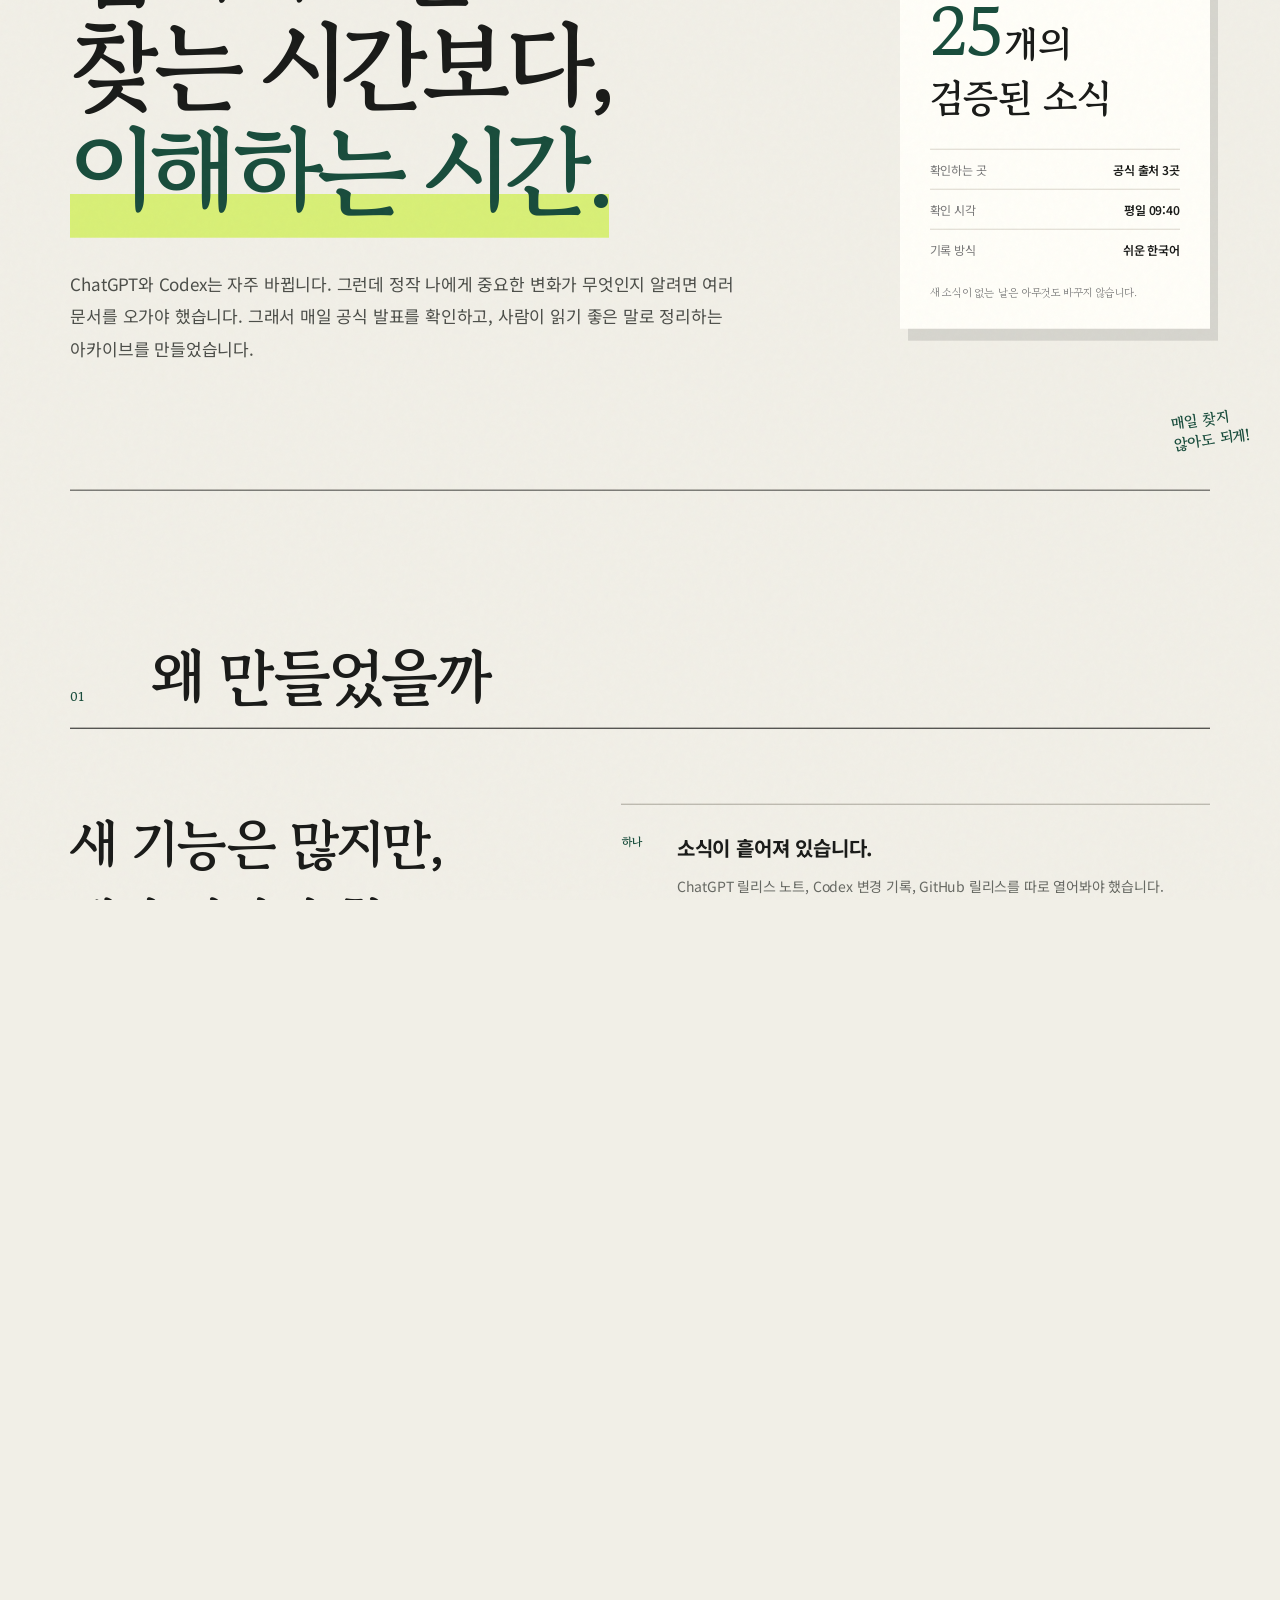
==== about.html @ 42f8094e "Refine about story and repair date filters" ====
<!doctype html>
<html lang="ko">
<head>
  <meta charset="utf-8" />
  <meta name="viewport" content="width=device-width, initial-scale=1" />
  <meta name="description" content="ChatGPT와 Codex의 새 소식을 확인하고, 쉬운 한국어로 기록하는 업데이트 아카이브의 제작 이야기" />
  <meta name="theme-color" content="#f1efe7" />
  <title>이 아카이브를 만든 이유 — Release Archive</title>
  <link rel="stylesheet" href="about.css?v=20260902b" />
</head>
<body>
  <div id="smooth-wrapper"><div id="smooth-content">
  <a class="skip" href="#main">본문으로 바로가기</a>
  <header class="topbar">
    <a class="wordmark" href="index.html"><span>●</span> Release Archive</a>
    <nav aria-label="소개 페이지 목차">
      <a href="#why">만든 이유</a><a href="#how">확인 과정</a><a href="#sources">출처</a>
    </nav>
    <a class="back" href="index.html">업데이트 보기 <span>↗</span></a>
  </header>

  <main id="main">
    <section class="intro" aria-labelledby="title">
      <div class="intro-copy reveal">
        <p class="eyebrow">개인 프로젝트 · 2026년부터</p>
        <h1 id="title">업데이트를<br />찾는 시간보다,<br /><em>이해하는 시간.</em></h1>
        <p class="intro-text">ChatGPT와 Codex는 자주 바뀝니다. 그런데 정작 나에게 중요한 변화가 무엇인지 알려면 여러 문서를 오가야 했습니다. 그래서 매일 공식 발표를 확인하고, 사람이 읽기 좋은 말로 정리하는 아카이브를 만들었습니다.</p>
      </div>
      <aside class="intro-note reveal" aria-label="아카이브 현황">
        <div class="pin" aria-hidden="true"></div>
        <p>오늘의 기록</p>
        <strong><span data-count>25</span>개의<br />검증된 소식</strong>
        <dl><div><dt>확인하는 곳</dt><dd>공식 출처 3곳</dd></div><div><dt>확인 시각</dt><dd>평일 09:40</dd></div><div><dt>기록 방식</dt><dd>쉬운 한국어</dd></div></dl>
        <small>새 소식이 없는 날은 아무것도 바꾸지 않습니다.</small>
      </aside>
      <div class="scribble" aria-hidden="true">매일 찾지<br />않아도 되게!</div>
    </section>

    <section class="chapter" id="why" data-section="만든 이유">
      <header class="chapter-title reveal"><span>01</span><h2>왜 만들었을까</h2></header>
      <div class="why-grid">
        <p class="lead reveal">새 기능은 많지만,<br />내가 알아야 할 변화는<br /><mark>생각보다 적습니다.</mark></p>
        <div class="reasons">
          <article class="reveal"><span>하나</span><h3>소식이 흩어져 있습니다.</h3><p>ChatGPT 릴리스 노트, Codex 변경 기록, GitHub 릴리스를 따로 열어봐야 했습니다.</p></article>
          <article class="reveal"><span>둘</span><h3>설명이 너무 기술적입니다.</h3><p>정확한 원문을 읽고도 내 작업이 어떻게 달라지는지 바로 알기 어려웠습니다.</p></article>
          <article class="reveal"><span>셋</span><h3>읽고 나면 흐름이 사라집니다.</h3><p>지난 변화를 날짜순으로 다시 보고 싶을 때, 한눈에 이어지는 기록이 없었습니다.</p></article>
        </div>
      </div>
    </section>

    <section class="people reveal" aria-labelledby="guides-title">
      <div class="people-copy"><p class="eyebrow">아카이브의 두 안내자</p><h2 id="guides-title">긴 목록에서도<br />누구의 소식인지<br />먼저 보이도록.</h2><p>두 캐릭터는 공식 마스코트가 아닙니다. 제품을 빠르게 구분하기 위해 이 아카이브에서 만든 시각적 표지입니다.</p></div>
      <div class="portraits">
        <figure class="portrait chatgpt"><div><img src="images/chatgpt-character.png" alt="ChatGPT 소식을 안내하는 민트색 캐릭터" /></div><figcaption><b>ChatGPT</b><span>대화와 일상의 변화</span></figcaption></figure>
        <figure class="portrait codex"><div><img src="images/codex-character.png" alt="Codex 소식을 안내하는 보라색 캐릭터" /></div><figcaption><b>Codex</b><span>코드와 작업 방식의 변화</span></figcaption></figure>
      </div>
    </section>

    <section class="chapter process" id="how" data-section="확인 과정">
      <header class="chapter-title reveal"><span>02</span><h2>어떻게 확인할까</h2><p>버튼을 눌러 하루의 기록 과정을 살펴보세요.</p></header>
      <div class="process-board reveal">
        <ol class="process-tabs" aria-label="업데이트 확인 단계">
          <li><button class="active" data-step="0" aria-pressed="true"><span>1</span>시간이 되면</button></li>
          <li><button data-step="1" aria-pressed="false"><span>2</span>원문을 보고</button></li>
          <li><button data-step="2" aria-pressed="false"><span>3</span>쉽게 풀고</button></li>
          <li><button data-step="3" aria-pressed="false"><span>4</span>웹에 남깁니다</button></li>
        </ol>
        <div class="process-detail" aria-live="polite">
          <p><span data-step-label>평일 오전 9시 40분</span><i data-step-number>01</i></p>
          <h3 data-step-title>확인 작업을 시작합니다.</h3>
          <p data-step-copy>컴퓨터가 켜져 있으면 예약된 작업이 실행됩니다. 주말 동안 나온 소식은 월요일에 함께 확인합니다.</p>
          <div class="process-line"><span></span></div>
          <small data-step-note>예약 실행 · KST</small>
        </div>
      </div>
    </section>

    <section class="chapter sources" id="sources" data-section="출처">
      <header class="chapter-title reveal"><span>03</span><h2>무엇을 믿을까</h2><p>빠른 소문보다 확인 가능한 원문을 우선합니다.</p></header>
      <div class="source-list reveal">
        <details><summary><span>01</span><strong>ChatGPT 공식 릴리스 노트</strong><i>열기</i></summary><div><p>ChatGPT 앱과 웹에서 바뀐 기능, 제공 범위, 출시 시점을 확인합니다.</p><a href="https://help.openai.com/en/articles/6825453-chatgpt-release-notes" target="_blank" rel="noreferrer">공식 문서 보기 ↗</a></div></details>
        <details><summary><span>02</span><strong>Codex 공식 변경 기록</strong><i>열기</i></summary><div><p>Codex 앱과 CLI의 기능 추가, 개선 사항, 모델 관련 변화를 확인합니다.</p><a href="https://developers.openai.com/codex/changelog" target="_blank" rel="noreferrer">공식 문서 보기 ↗</a></div></details>
        <details><summary><span>03</span><strong>OpenAI Codex GitHub 릴리스</strong><i>열기</i></summary><div><p>Codex CLI 버전별 배포일과 실제 변경 내역을 원문으로 대조합니다.</p><a href="https://github.com/openai/codex/releases" target="_blank" rel="noreferrer">공식 저장소 보기 ↗</a></div></details>
      </div>
    </section>

    <section class="rules reveal" aria-labelledby="rules-title">
      <div><p class="eyebrow">기록 원칙</p><h2 id="rules-title">자동으로 확인해도,<br />판단은 꼼꼼하게.</h2></div>
      <ol><li><span>1</span><p><b>공식 출처만 봅니다.</b> 날짜와 내용을 서로 대조합니다.</p></li><li><span>2</span><p><b>중복은 만들지 않습니다.</b> 같은 발표는 하나의 기록으로 합칩니다.</p></li><li><span>3</span><p><b>사람의 말로 씁니다.</b> 무엇이 달라지는지부터 설명합니다.</p></li></ol>
    </section>

    <section class="closing reveal">
      <p>결국 이 아카이브가 돌려주는 것은</p>
      <h2>정보가 아니라,<br /><em>찾아 헤매던 시간</em>입니다.</h2>
      <a href="index.html">최신 업데이트 읽으러 가기 <span>→</span></a>
    </section>
  </main>
  <footer><span>Release Archive</span><p>ChatGPT & Codex updates, translated for people.</p><a href="#main">맨 위로 ↑</a></footer>
  </div></div>
  <script src="vendor/gsap/gsap.min.js"></script>
  <script src="vendor/gsap/ScrollTrigger.min.js"></script>
  <script src="vendor/gsap/ScrollSmoother.min.js"></script>
  <script src="about.js?v=20260902b"></script>
</body>
</html>
---- about.css ----
@import url('https://fonts.googleapis.com/css2?family=Gowun+Batang:wght@400;700&family=Noto+Sans+KR:wght@400;500;600;700&display=swap');
:root{--paper:#f1efe7;--ink:#191a18;--soft:#dcd8cc;--green:#184c3b;--lime:#d8ef76;--violet:#6b55d9;--sans:'Noto Sans KR',sans-serif;--serif:'Gowun Batang',serif;--gutter:clamp(22px,5.5vw,88px)}
*{box-sizing:border-box}html{scroll-behavior:smooth}body{margin:0;background:var(--paper);color:var(--ink);font-family:var(--sans);font-kerning:normal;letter-spacing:-.012em;word-break:keep-all}body:before{content:'';position:fixed;inset:0;pointer-events:none;opacity:.25;z-index:10;background-image:url("data:image/svg+xml,%3Csvg viewBox='0 0 180 180' xmlns='http://www.w3.org/2000/svg'%3E%3Cfilter id='n'%3E%3CfeTurbulence type='fractalNoise' baseFrequency='.8' numOctaves='4' stitchTiles='stitch'/%3E%3C/filter%3E%3Crect width='100%25' height='100%25' filter='url(%23n)' opacity='.11'/%3E%3C/svg%3E")}#smooth-wrapper{overflow:hidden}#smooth-content{overflow:visible}a{color:inherit;text-decoration:none}.skip{position:fixed;top:-80px;left:20px;background:var(--ink);color:#fff;padding:12px 16px;z-index:99}.skip:focus{top:12px}.topbar{height:72px;padding:0 var(--gutter);display:grid;grid-template-columns:1fr auto 1fr;align-items:center;border-bottom:1px solid var(--ink);position:relative;z-index:20;background:rgba(241,239,231,.93);backdrop-filter:blur(12px)}.wordmark{font-weight:700;font-size:14px}.wordmark span{color:var(--green);margin-right:8px}.topbar nav{display:flex;gap:32px;font-size:12px}.topbar nav a{position:relative}.topbar nav a:after{content:'';position:absolute;left:0;right:100%;bottom:-7px;height:2px;background:var(--green);transition:.25s}.topbar nav a.active:after,.topbar nav a:hover:after{right:0}.back{justify-self:end;font-size:13px;font-weight:600}.back span{margin-left:8px}
.intro{min-height:calc(100svh - 72px);padding:clamp(80px,11vw,150px) var(--gutter) 70px;display:grid;grid-template-columns:minmax(0,1fr) 310px;gap:9vw;align-items:center;position:relative;overflow:hidden}.intro:after{content:'';position:absolute;left:var(--gutter);right:var(--gutter);bottom:0;border-bottom:1px solid var(--ink)}.eyebrow{font-size:12px;font-weight:600;letter-spacing:.02em;margin:0 0 28px}.intro h1{font-family:var(--serif);font-size:clamp(54px,7.6vw,116px);line-height:1.08;letter-spacing:-.07em;margin:0}.intro h1 em{font-style:normal;color:var(--green);background:linear-gradient(transparent 69%,var(--lime) 69%)}.intro-text{max-width:690px;font-size:17px;line-height:1.9;margin:48px 0 0;color:#4b4d48}.intro-note{background:#fffef8;padding:36px 30px 28px;transform:rotate(2deg);box-shadow:8px 12px 0 rgba(25,26,24,.12);position:relative}.pin{position:absolute;width:13px;height:13px;border-radius:50%;background:var(--green);top:17px;left:50%;box-shadow:1px 3px 5px #777}.intro-note>p{font:700 12px var(--serif);border-bottom:1px solid var(--soft);padding-bottom:12px;margin:0}.intro-note>strong{display:block;font:700 38px/1.25 var(--serif);margin:28px 0}.intro-note>strong span{font-size:67px;color:var(--green)}.intro-note dl{margin:0}.intro-note dl div{display:flex;justify-content:space-between;border-top:1px solid var(--soft);padding:11px 0;font-size:12px}.intro-note dt{color:#777}.intro-note dd{margin:0;font-weight:600}.intro-note small{display:block;font:400 11px/1.6 var(--serif);margin-top:15px;color:#777}.scribble{position:absolute;right:2.5vw;bottom:5%;font:700 15px/1.4 var(--serif);color:var(--green);transform:rotate(-8deg)}
.chapter{padding:clamp(95px,12vw,180px) var(--gutter)}.chapter-title{display:grid;grid-template-columns:80px 1fr auto;align-items:end;border-bottom:1px solid var(--ink);padding-bottom:22px;margin-bottom:75px}.chapter-title span{font:700 13px var(--serif);color:var(--green)}.chapter-title h2{font:700 clamp(35px,4.8vw,68px)/1 var(--serif);letter-spacing:-.05em;margin:0}.chapter-title p{max-width:300px;margin:0;font-size:13px;color:#696a65}.why-grid{display:grid;grid-template-columns:.85fr 1.15fr;gap:9vw}.lead{font:700 clamp(31px,4.2vw,56px)/1.45 var(--serif);margin:0;letter-spacing:-.04em}.lead mark{background:var(--lime);padding:0 .12em}.reasons article{display:grid;grid-template-columns:56px 1fr;border-top:1px solid #aaa69b;padding:28px 0}.reasons article:last-child{border-bottom:1px solid #aaa69b}.reasons article>span{font:700 12px var(--serif);color:var(--green)}.reasons h3{font-size:20px;margin:0 0 12px}.reasons p{grid-column:2;font-size:14px;line-height:1.8;color:#666862;margin:0;max-width:530px}
.people{margin:0 var(--gutter);background:var(--green);color:#f5f2e9;padding:clamp(55px,7vw,105px);display:grid;grid-template-columns:.65fr 1.35fr;gap:7vw;align-items:center}.people-copy h2{font:700 clamp(36px,4.5vw,66px)/1.2 var(--serif);letter-spacing:-.05em;margin:0 0 35px}.people-copy>p:last-child{font-size:14px;line-height:1.85;color:#c7d3cc}.portraits{display:grid;grid-template-columns:1fr 1fr;gap:20px}.portrait{margin:0}.portrait>div{height:440px;display:grid;place-items:end center;overflow:hidden}.portrait img{max-height:95%;max-width:105%;object-fit:contain;transform:translateY(10px);transition:transform .45s cubic-bezier(.2,.8,.2,1)}.portrait:hover img{transform:translateY(2px) rotate(-2deg)}.portrait.codex:hover img{transform:translateY(2px) rotate(2deg)}.portrait.chatgpt>div{background:#c7ead8}.portrait.codex>div{background:#d9d3f4}.portrait figcaption{display:flex;justify-content:space-between;align-items:center;padding:14px 2px;border-bottom:1px solid rgba(255,255,255,.35)}.portrait figcaption b{font:700 18px var(--serif)}.portrait figcaption span{font-size:11px;color:#c7d3cc}
.process{background:#e4e0d5}.process-board{display:grid;grid-template-columns:310px 1fr;border:1px solid var(--ink);background:var(--paper)}.process-tabs{list-style:none;margin:0;padding:0;border-right:1px solid var(--ink)}.process-tabs li+li{border-top:1px solid #aaa69b}.process-tabs button{width:100%;min-height:94px;border:0;background:transparent;display:flex;align-items:center;gap:18px;text-align:left;padding:0 22px;cursor:pointer;font-weight:600;color:#575954;transition:.2s}.process-tabs button span{width:27px;height:27px;border:1px solid currentColor;border-radius:50%;display:grid;place-items:center;font:700 11px var(--serif)}.process-tabs button:hover{padding-left:28px}.process-tabs button.active{background:var(--green);color:#fff}.process-detail{min-height:480px;padding:clamp(38px,6vw,90px);display:flex;flex-direction:column}.process-detail>p:first-child{display:flex;justify-content:space-between;margin:0;color:var(--green);font-size:12px;font-weight:700}.process-detail>p:first-child i{font:400 64px/1 var(--serif);color:#b8b4a9}.process-detail h3{font:700 clamp(32px,4.3vw,60px)/1.2 var(--serif);letter-spacing:-.04em;margin:auto 0 25px}.process-detail>p:nth-child(3){font-size:15px;line-height:1.9;color:#5d5f59;max-width:620px;margin:0}.process-line{height:3px;background:#c8c4b9;margin-top:50px}.process-line span{display:block;width:25%;height:100%;background:var(--green);transition:width .45s}.process-detail small{margin-top:12px;color:#757771}
.sources{padding-bottom:80px}.source-list{border-top:1px solid var(--ink)}.source-list details{border-bottom:1px solid var(--ink)}.source-list summary{list-style:none;display:grid;grid-template-columns:80px 1fr auto;align-items:center;min-height:110px;cursor:pointer}.source-list summary::-webkit-details-marker{display:none}.source-list summary>span{font:700 12px var(--serif);color:var(--green)}.source-list summary strong{font:700 clamp(22px,3vw,36px) var(--serif)}.source-list summary i{font-style:normal;font-size:11px;border:1px solid var(--ink);border-radius:50%;width:46px;height:46px;display:grid;place-items:center}.source-list details[open] summary i{background:var(--ink);color:var(--paper)}.source-list details>div{padding:0 60px 35px 80px;display:flex;justify-content:space-between;gap:20px;color:#666862;font-size:14px}.source-list details p{margin:0}.source-list details a{color:var(--green);font-weight:700;white-space:nowrap}
.rules{margin:80px var(--gutter) 0;border-top:1px solid var(--ink);border-bottom:1px solid var(--ink);padding:70px 0;display:grid;grid-template-columns:1fr 1fr;gap:9vw}.rules h2{font:700 clamp(35px,4vw,58px)/1.25 var(--serif);letter-spacing:-.05em;margin:0}.rules ol{list-style:none;margin:0;padding:0}.rules li{display:grid;grid-template-columns:42px 1fr;border-top:1px solid #aaa69b;padding:22px 0}.rules li:last-child{border-bottom:1px solid #aaa69b}.rules li>span{font:700 12px var(--serif);color:var(--green)}.rules li p{margin:0;font-size:14px;line-height:1.75}.rules li b{display:block;font-size:17px;margin-bottom:4px}.closing{padding:clamp(130px,16vw,230px) var(--gutter);text-align:center}.closing>p{font:400 16px var(--serif)}.closing h2{font:700 clamp(43px,6.5vw,94px)/1.22 var(--serif);letter-spacing:-.065em;margin:28px auto 55px}.closing h2 em{font-style:normal;color:var(--green);position:relative}.closing h2 em:after{content:'';position:absolute;left:0;right:0;bottom:-5px;height:9px;background:var(--lime);z-index:-1}.closing a{display:flex;align-items:center;justify-content:space-between;width:min(390px,100%);height:70px;background:var(--ink);color:#fff;margin:auto;padding:0 24px;font-size:14px;font-weight:700;transition:.25s}.closing a:hover{background:var(--green);transform:translateY(-3px)}footer{border-top:1px solid var(--ink);min-height:110px;padding:0 var(--gutter);display:flex;align-items:center;gap:30px;font-size:12px}footer span{font-weight:700}footer p{color:#777}footer a{margin-left:auto}.reveal{opacity:0;transform:translateY(22px);transition:opacity .75s ease,transform .75s cubic-bezier(.2,.7,.2,1)}.reveal.visible{opacity:1;transform:none}
@media(max-width:900px){.topbar nav{display:none}.topbar{grid-template-columns:1fr auto}.intro{grid-template-columns:1fr;padding-top:100px}.intro-note{width:min(360px,90%);margin:30px 0 20px auto}.chapter-title{grid-template-columns:45px 1fr}.chapter-title>p{grid-column:2;margin-top:18px}.why-grid,.people,.rules{grid-template-columns:1fr}.lead{margin-bottom:60px}.people{gap:60px}.process-board{grid-template-columns:1fr}.process-tabs{border:0;border-bottom:1px solid var(--ink);display:grid;grid-template-columns:repeat(2,1fr)}.process-tabs li+li{border-top:0}.process-tabs li:nth-child(even){border-left:1px solid #aaa69b}.process-tabs li:nth-child(n+3){border-top:1px solid #aaa69b}.process-detail{min-height:430px}.rules{gap:60px}}
@media(max-width:600px){.topbar{height:62px}.back{font-size:0}.back span{font-size:18px}.intro{min-height:auto;padding-top:80px}.intro h1{font-size:50px}.intro-text{font-size:15px;margin-top:35px}.scribble{display:none}.intro-note{transform:rotate(1deg)}.chapter{padding-top:95px;padding-bottom:95px}.chapter-title{margin-bottom:50px}.chapter-title h2{font-size:38px}.why-grid{display:block}.lead{font-size:32px}.people{margin:0;padding:70px 22px}.portraits{gap:10px}.portrait>div{height:290px}.portrait figcaption{align-items:flex-start;flex-direction:column;gap:5px}.process-tabs button{min-height:76px;padding:0 12px;gap:9px;font-size:12px}.process-detail{padding:30px 23px;min-height:410px}.process-detail>p:first-child i{font-size:45px}.source-list summary{grid-template-columns:42px 1fr auto;min-height:92px}.source-list summary strong{font-size:19px}.source-list summary i{width:38px;height:38px}.source-list details>div{padding:0 15px 30px 42px;display:block}.source-list details a{display:inline-block;margin-top:18px}.rules{margin-top:20px;padding:55px 0}.closing h2{font-size:43px}footer{align-items:flex-start;flex-direction:column;padding-top:30px;padding-bottom:30px;gap:8px}footer a{margin:5px 0 0}}
@media(prefers-reduced-motion:reduce){html{scroll-behavior:auto}.reveal{opacity:1;transform:none;transition:none}*{animation:none!important;transition-duration:.01ms!important}}
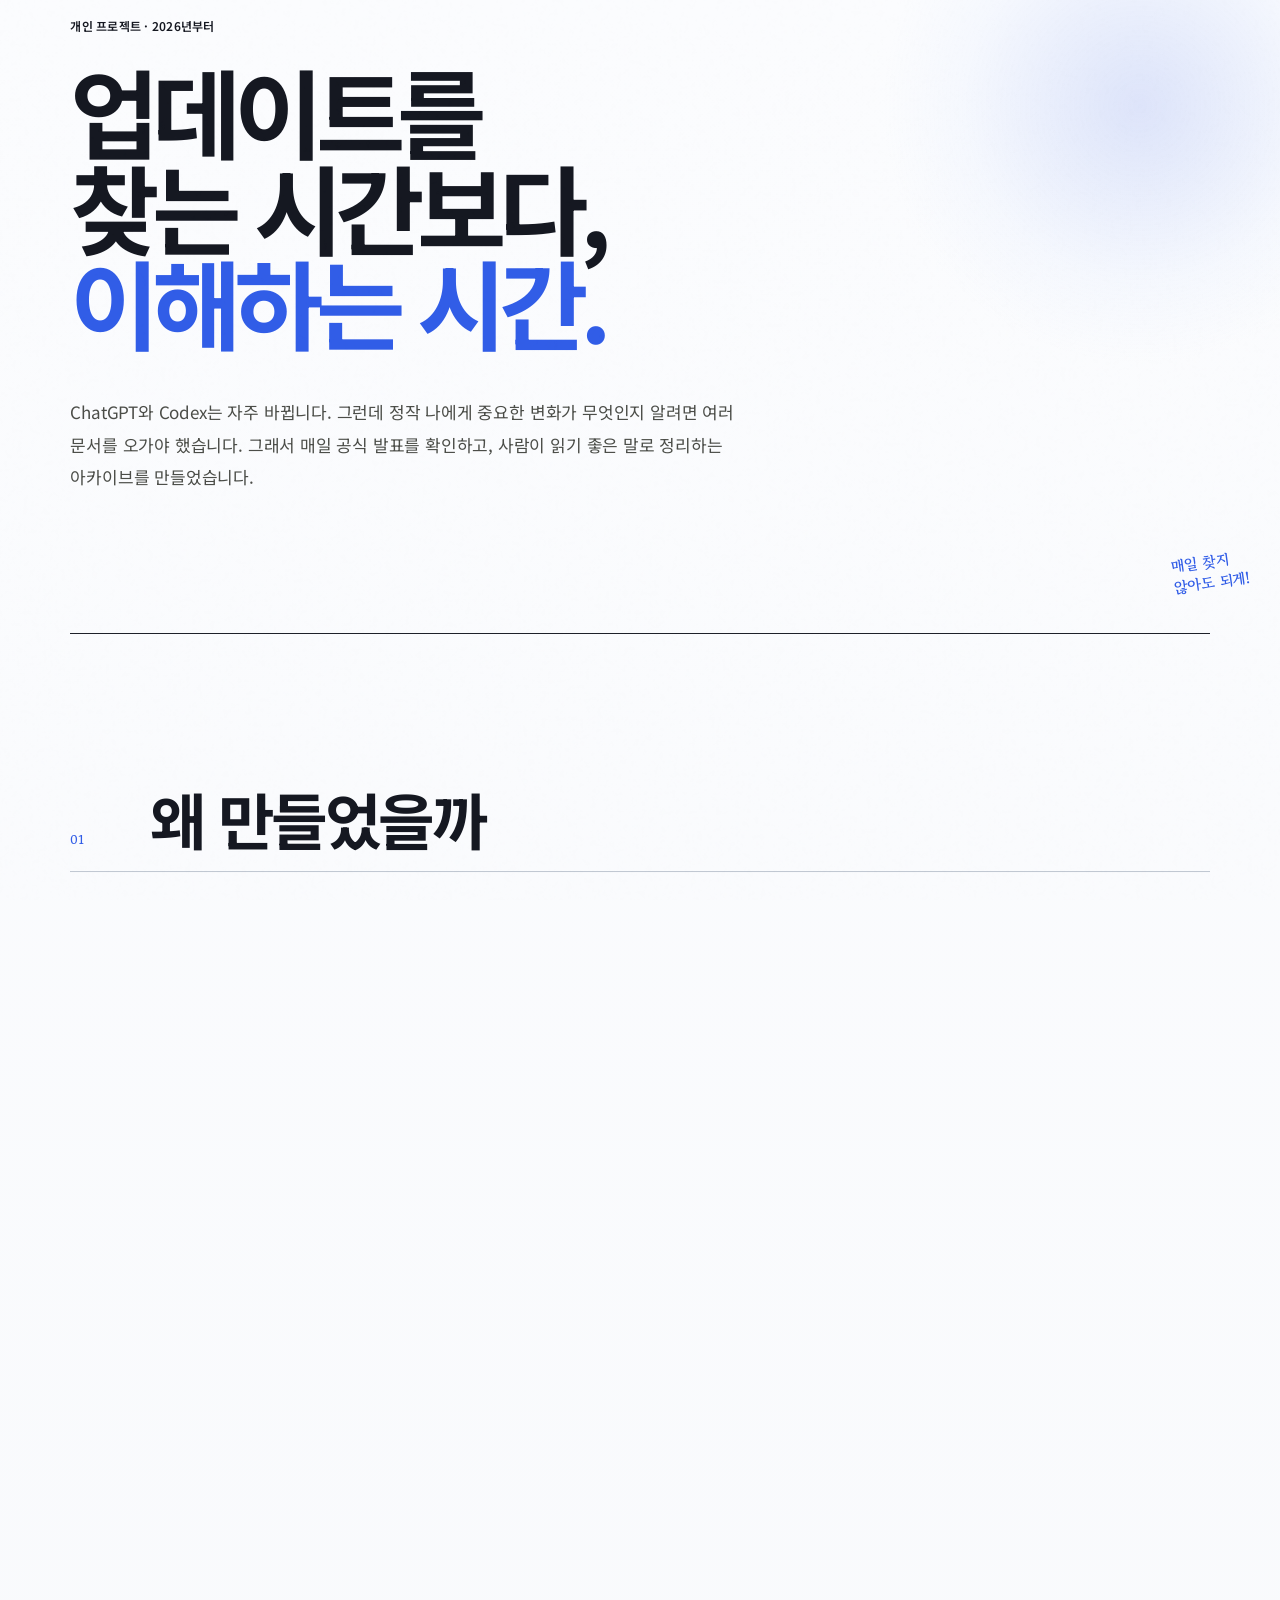
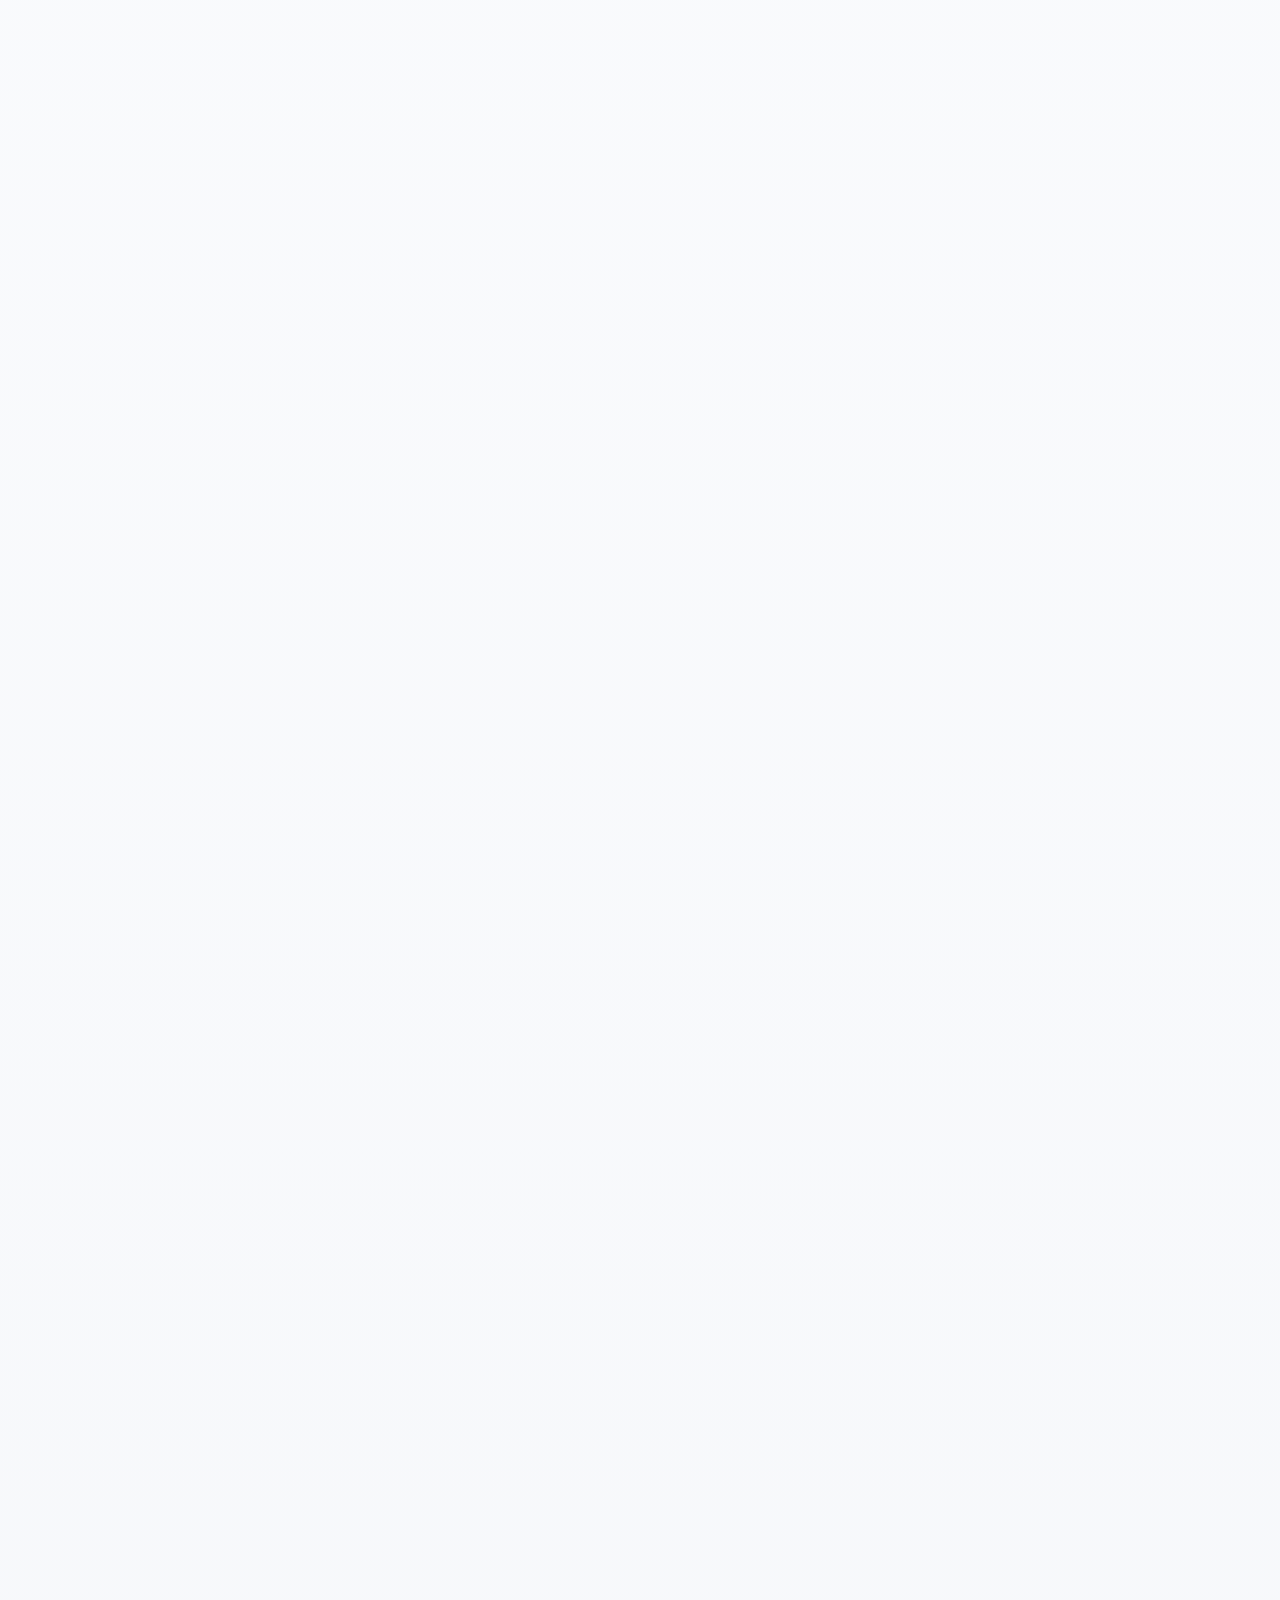
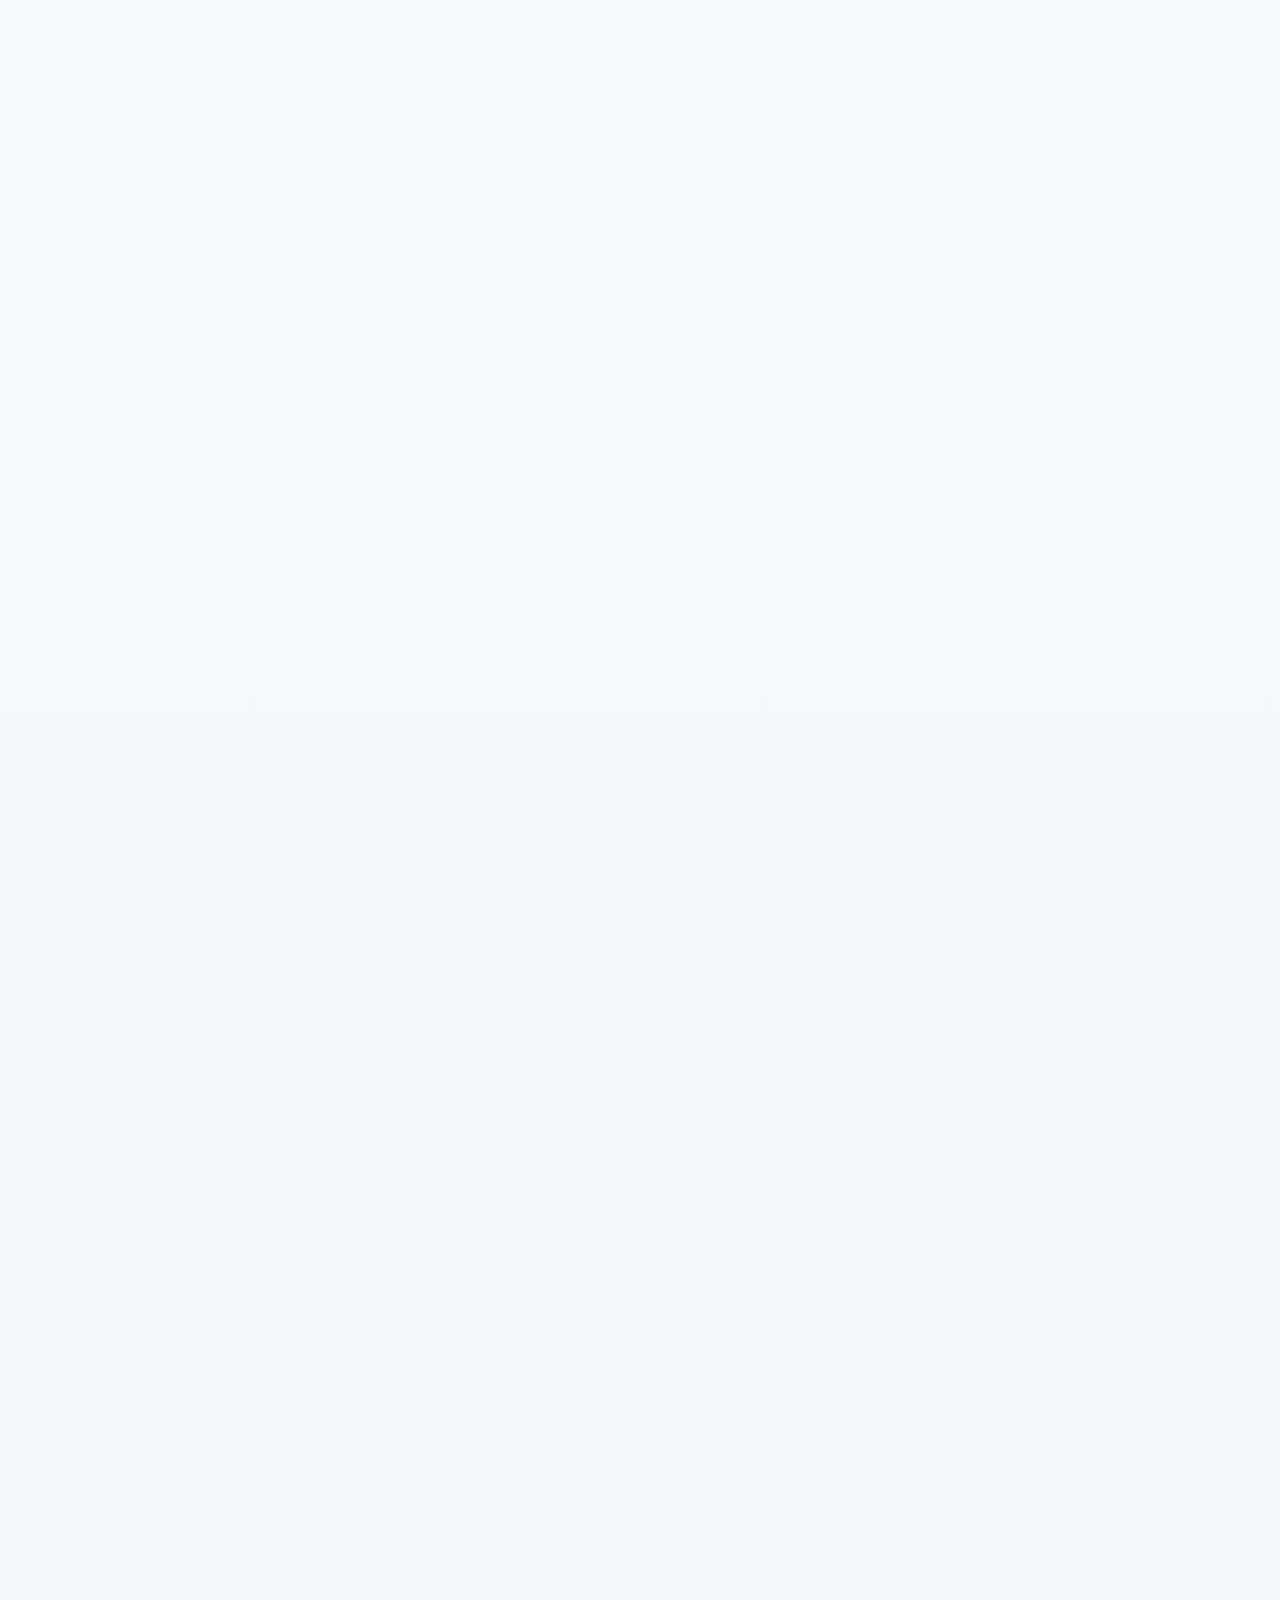
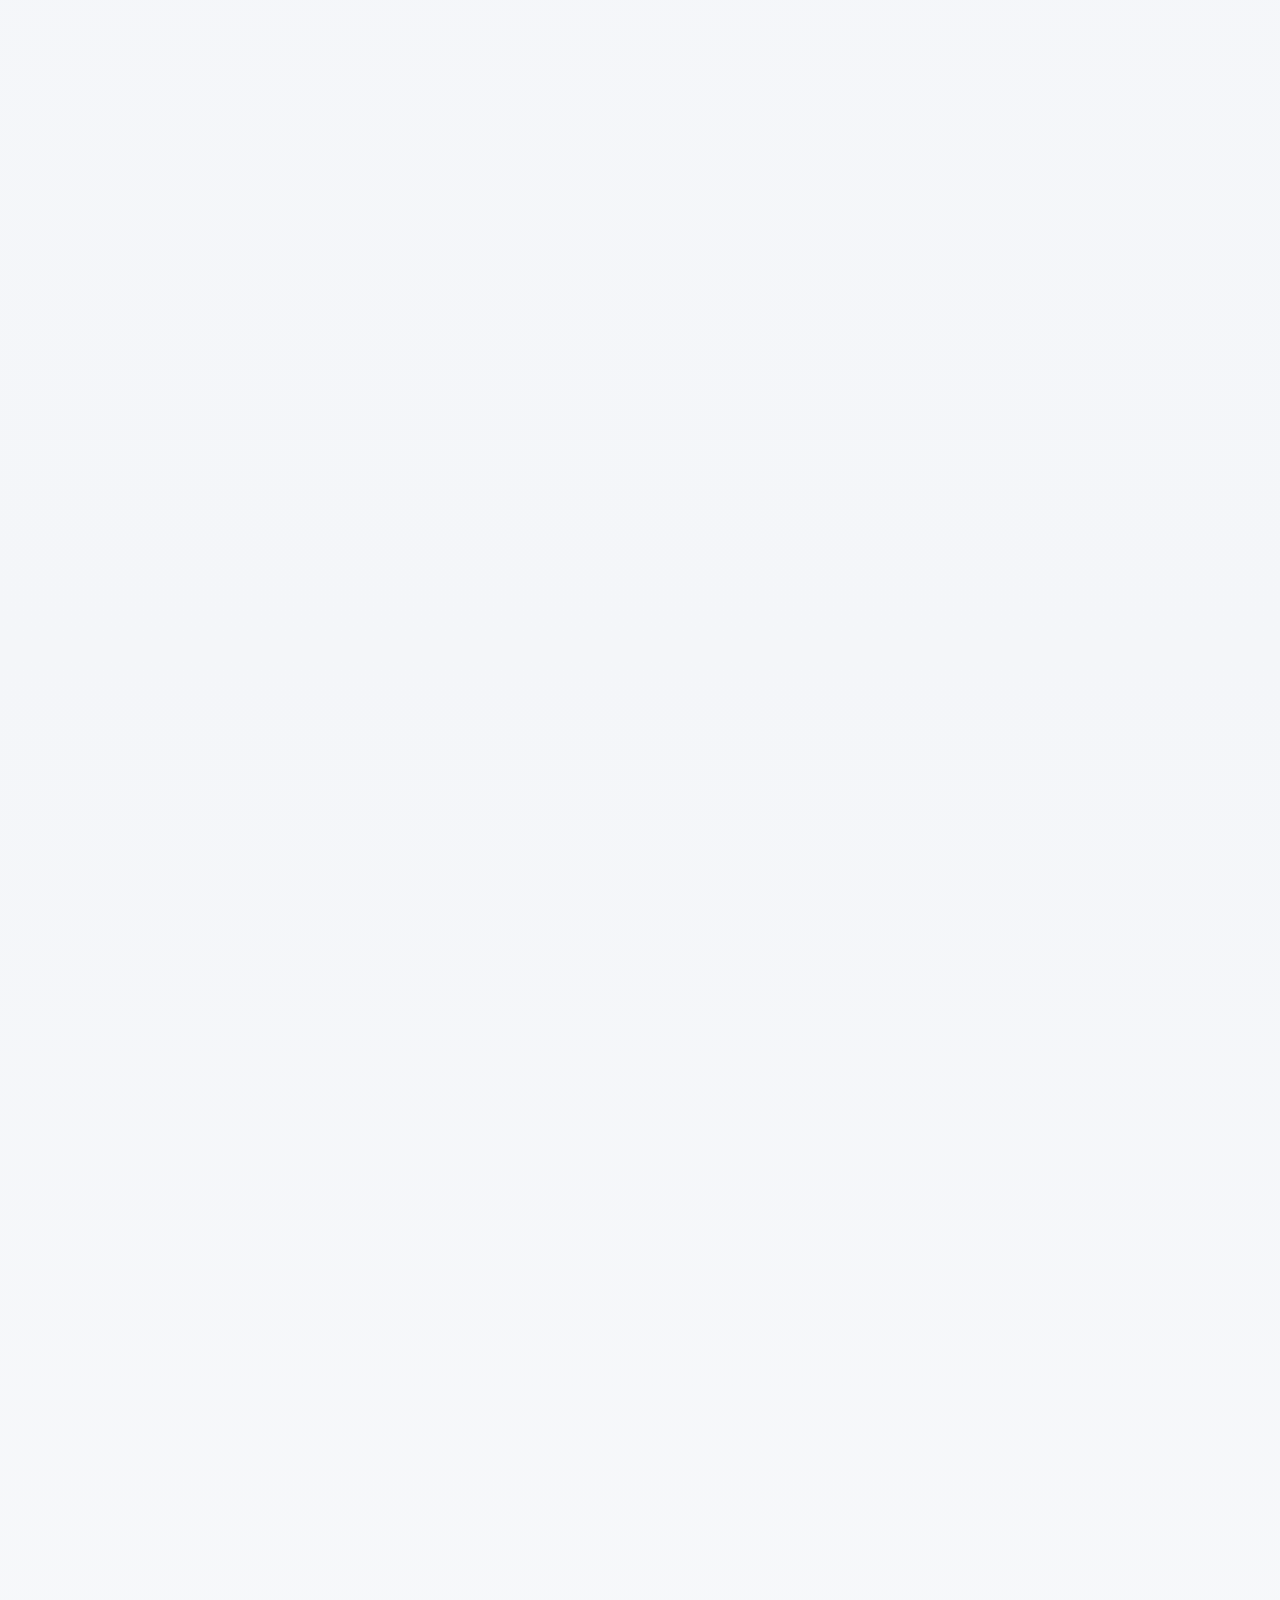
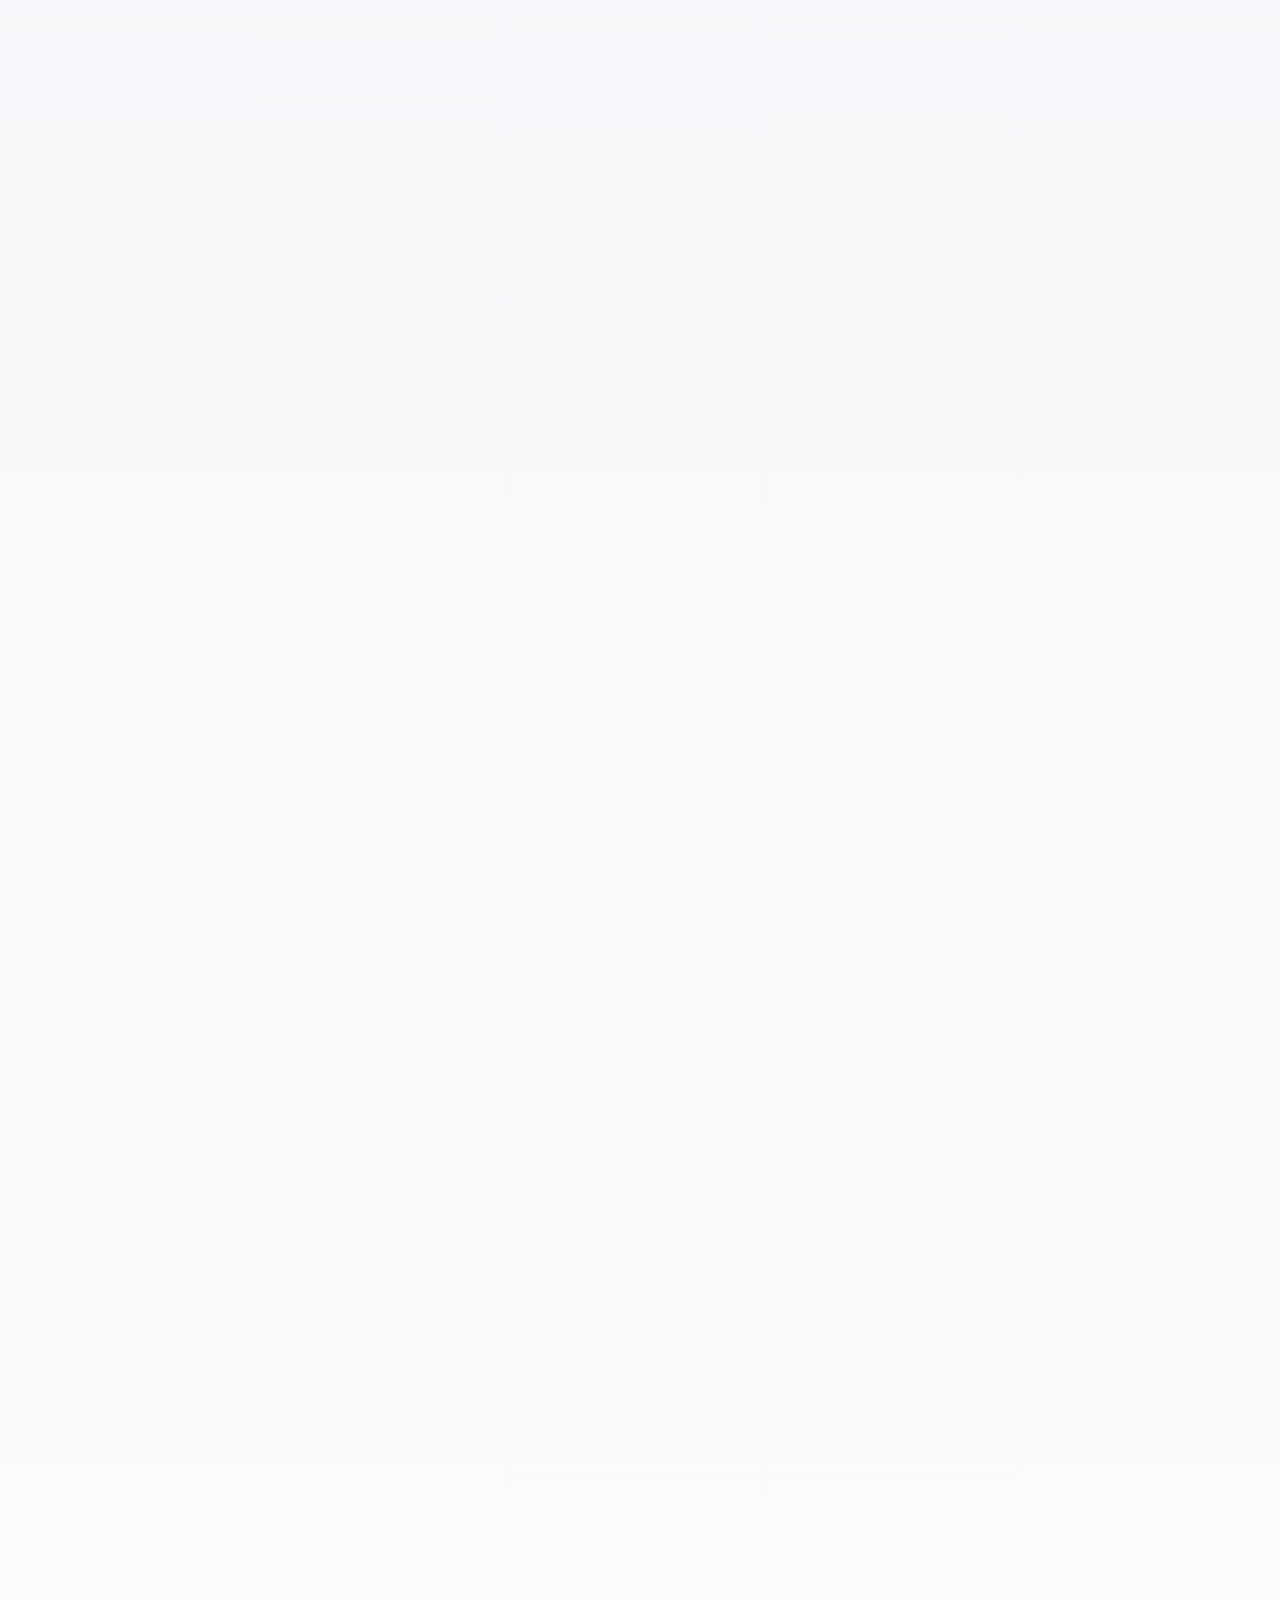
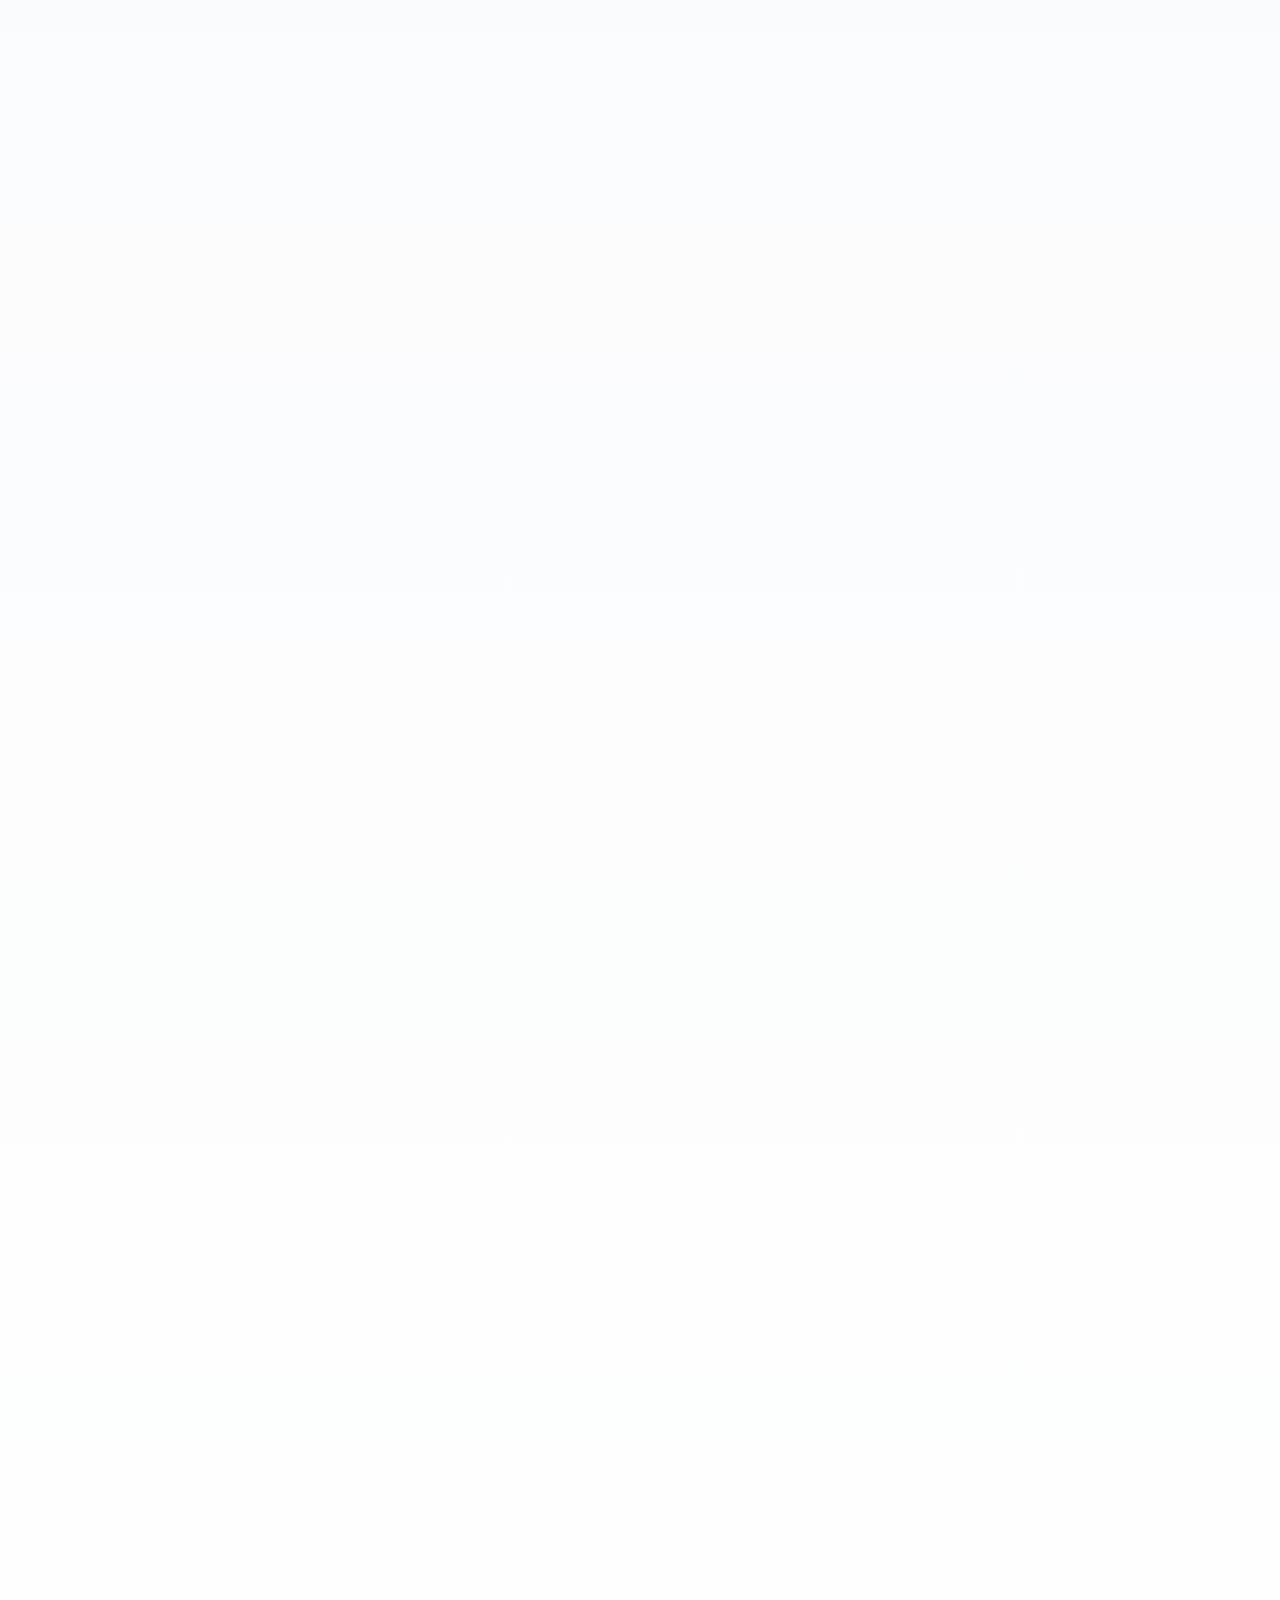
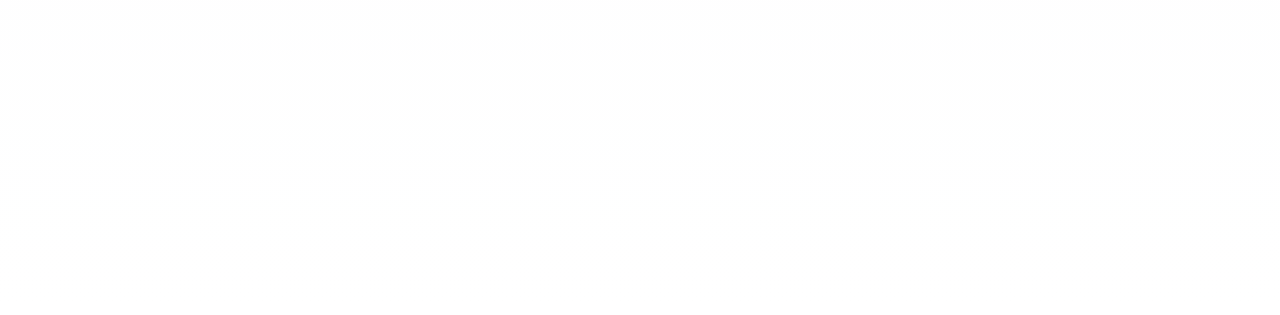
==== commit 4f05104f: "Expand about page motion and stabilize landing" ====
--- a/about.html
+++ b/about.html
@@ -14,9 +14,9 @@
   <header class="topbar">
     <a class="wordmark" href="index.html"><span>●</span> Release Archive</a>
     <nav aria-label="소개 페이지 목차">
-      <a href="#why">만든 이유</a><a href="#how">확인 과정</a><a href="#sources">출처</a>
+      <a href="#why" data-stagger>만든 이유</a><a href="#how" data-stagger>확인 과정</a><a href="#sources" data-stagger>출처</a>
     </nav>
-    <a class="back" href="index.html">업데이트 보기 <span>↗</span></a>
+    <a class="back" href="index.html"><span class="stagger-target">업데이트 보기</span><span>↗</span></a>
   </header>
 
   <main id="main">
@@ -39,31 +39,47 @@
     <section class="chapter" id="why" data-section="만든 이유">
       <header class="chapter-title reveal"><span>01</span><h2>왜 만들었을까</h2></header>
       <div class="why-grid">
-        <p class="lead reveal">새 기능은 많지만,<br />내가 알아야 할 변화는<br /><mark>생각보다 적습니다.</mark></p>
+        <p class="lead reveal">새 기능은 많지만,<br />내가 알아야 할 변화는<br /><mark class="draw-underline">생각보다 적습니다.</mark></p>
         <div class="reasons">
-          <article class="reveal"><span>하나</span><h3>소식이 흩어져 있습니다.</h3><p>ChatGPT 릴리스 노트, Codex 변경 기록, GitHub 릴리스를 따로 열어봐야 했습니다.</p></article>
-          <article class="reveal"><span>둘</span><h3>설명이 너무 기술적입니다.</h3><p>정확한 원문을 읽고도 내 작업이 어떻게 달라지는지 바로 알기 어려웠습니다.</p></article>
-          <article class="reveal"><span>셋</span><h3>읽고 나면 흐름이 사라집니다.</h3><p>지난 변화를 날짜순으로 다시 보고 싶을 때, 한눈에 이어지는 기록이 없었습니다.</p></article>
+          <article class="reveal motion-card"><span>하나</span><h3>소식이 흩어져 있습니다.</h3><p>ChatGPT 릴리스 노트, Codex 변경 기록, GitHub 릴리스를 따로 열어봐야 했습니다.</p></article>
+          <article class="reveal motion-card"><span>둘</span><h3>설명이 너무 기술적입니다.</h3><p>정확한 원문을 읽고도 내 작업이 어떻게 달라지는지 바로 알기 어려웠습니다.</p></article>
+          <article class="reveal motion-card"><span>셋</span><h3>읽고 나면 흐름이 사라집니다.</h3><p>지난 변화를 날짜순으로 다시 보고 싶을 때, 한눈에 이어지는 기록이 없었습니다.</p></article>
         </div>
+      </div>
+    </section>
+
+
+    <section class="editorial-strip" aria-label="아카이브 편집 기준"><div>공식 발표</div><span>확인</span><div>사용자 영향</div><span>정리</span><div>날짜별 기록</div><span>공개</span></section>
+
+    <section class="chapter selection" aria-labelledby="selection-title">
+      <header class="chapter-title reveal"><span>02</span><h2 id="selection-title">무엇을 기록할까</h2><p>모든 변경을 옮기지 않고, 실제로 알아둘 만한 변화만 고릅니다.</p></header>
+      <div class="selection-grid">
+        <article class="motion-card reveal"><small>기록합니다</small><h3>새로운 기능과<br />사용 방식의 변화</h3><p>새 모델, 새로운 도구, 앱 기능처럼 사용자가 직접 체감할 수 있는 발표를 남깁니다.</p><b>01</b></article>
+        <article class="motion-card reveal"><small>맥락을 붙입니다</small><h3>제공 범위와<br />사용량 정책의 변화</h3><p>누가 언제부터 쓸 수 있는지, 요금제와 사용량이 어떻게 달라지는지도 함께 설명합니다.</p><b>02</b></article>
+        <article class="motion-card reveal"><small>걸러냅니다</small><h3>반복 공지와<br />영향이 작은 수정</h3><p>같은 발표의 재게시나 사용자에게 의미가 거의 없는 내부 변경은 중복 기록하지 않습니다.</p><b>03</b></article>
       </div>
     </section>
 
     <section class="people reveal" aria-labelledby="guides-title">
       <div class="people-copy"><p class="eyebrow">아카이브의 두 안내자</p><h2 id="guides-title">긴 목록에서도<br />누구의 소식인지<br />먼저 보이도록.</h2><p>두 캐릭터는 공식 마스코트가 아닙니다. 제품을 빠르게 구분하기 위해 이 아카이브에서 만든 시각적 표지입니다.</p></div>
       <div class="portraits">
-        <figure class="portrait chatgpt"><div><img src="images/chatgpt-character.png" alt="ChatGPT 소식을 안내하는 민트색 캐릭터" /></div><figcaption><b>ChatGPT</b><span>대화와 일상의 변화</span></figcaption></figure>
-        <figure class="portrait codex"><div><img src="images/codex-character.png" alt="Codex 소식을 안내하는 보라색 캐릭터" /></div><figcaption><b>Codex</b><span>코드와 작업 방식의 변화</span></figcaption></figure>
+        <figure class="portrait motion-card chatgpt"><div><img src="images/chatgpt-character.png" alt="ChatGPT 소식을 안내하는 민트색 캐릭터" /></div><figcaption><b>ChatGPT</b><span>대화와 일상의 변화</span></figcaption></figure>
+        <figure class="portrait motion-card codex"><div><img src="images/codex-character.png" alt="Codex 소식을 안내하는 보라색 캐릭터" /></div><figcaption><b>Codex</b><span>코드와 작업 방식의 변화</span></figcaption></figure>
       </div>
     </section>
 
+    <section class="section-divider divider-light" aria-label="정보를 읽는 방식의 변화">
+      <p>원문을 그대로 옮기는 대신</p><h2>출처에서 <i>맥락으로,</i><br />기능에서 <i>사용 경험으로.</i></h2><div><span>01 · SOURCE</span><b></b><span>02 · CONTEXT</span><b></b><span>03 · IMPACT</span></div>
+    </section>
+
     <section class="chapter process" id="how" data-section="확인 과정">
-      <header class="chapter-title reveal"><span>02</span><h2>어떻게 확인할까</h2><p>버튼을 눌러 하루의 기록 과정을 살펴보세요.</p></header>
+      <header class="chapter-title reveal"><span>03</span><h2>어떻게 확인할까</h2><p>버튼을 눌러 하루의 기록 과정을 살펴보세요.</p></header>
       <div class="process-board reveal">
         <ol class="process-tabs" aria-label="업데이트 확인 단계">
-          <li><button class="active" data-step="0" aria-pressed="true"><span>1</span>시간이 되면</button></li>
-          <li><button data-step="1" aria-pressed="false"><span>2</span>원문을 보고</button></li>
-          <li><button data-step="2" aria-pressed="false"><span>3</span>쉽게 풀고</button></li>
-          <li><button data-step="3" aria-pressed="false"><span>4</span>웹에 남깁니다</button></li>
+          <li><button class="active" data-step="0" aria-pressed="true"><span>1</span><span class="stagger-target">시간이 되면</span></button></li>
+          <li><button data-step="1" aria-pressed="false"><span>2</span><span class="stagger-target">원문을 보고</span></button></li>
+          <li><button data-step="2" aria-pressed="false"><span>3</span><span class="stagger-target">쉽게 풀고</span></button></li>
+          <li><button data-step="3" aria-pressed="false"><span>4</span><span class="stagger-target">웹에 남깁니다</span></button></li>
         </ol>
         <div class="process-detail" aria-live="polite">
           <p><span data-step-label>평일 오전 9시 40분</span><i data-step-number>01</i></p>
@@ -75,24 +91,52 @@
       </div>
     </section>
 
+
+    <section class="anatomy chapter" aria-labelledby="anatomy-title">
+      <header class="chapter-title reveal"><span>04</span><h2 id="anatomy-title">한 건의 기록이 되는 법</h2><p>원문의 정보는 네 겹의 편집을 거쳐 읽을 수 있는 소식이 됩니다.</p></header>
+      <div class="anatomy-layout">
+        <div class="anatomy-copy">
+          <article class="reveal" data-anatomy="date"><span>01</span><h3>발표 날짜</h3><p>게시일과 실제 배포일이 다르면 두 날짜를 구분합니다.</p></article>
+          <article class="reveal" data-anatomy="change"><span>02</span><h3>핵심 변경</h3><p>원문의 표현을 줄이되 기능의 조건과 범위는 빠뜨리지 않습니다.</p></article>
+          <article class="reveal" data-anatomy="impact"><span>03</span><h3>사용자 영향</h3><p>그래서 내 사용법이 어떻게 달라지는지를 쉬운 문장으로 씁니다.</p></article>
+          <article class="reveal" data-anatomy="source"><span>04</span><h3>공식 출처</h3><p>직접 확인할 수 있도록 가장 가까운 원문 링크를 남깁니다.</p></article>
+        </div>
+        <aside class="sample-card motion-card" aria-label="업데이트 기록 예시">
+          <header><span>CODEX</span><time>2026. 09. 02</time></header>
+          <div><small>사용량 정책</small><h3>ChatGPT와 Codex의<br />사용량이 함께 보입니다.</h3><p>이제 남은 사용량을 한곳에서 확인할 수 있어 작업 계획을 세우기 쉬워졌습니다.</p></div>
+          <footer><span>한눈에 보기</span><b>확인 경로가 하나로 줄었습니다.</b></footer>
+        </aside>
+      </div>
+    </section>
+
+    <section class="section-divider divider-dark" aria-label="하루의 업데이트 편집 결과">
+      <p>한 번의 확인이 남기는 것</p><div class="divider-stats"><article><strong data-count>25</strong><span>검증된 기록</span></article><article><strong>3</strong><span>공식 출처</span></article><article><strong>0</strong><span>허용하는 중복</span></article></div><h2>읽는 사람에게는<br /><i>몇 분의 여유.</i></h2>
+    </section>
+
     <section class="chapter sources" id="sources" data-section="출처">
-      <header class="chapter-title reveal"><span>03</span><h2>무엇을 믿을까</h2><p>빠른 소문보다 확인 가능한 원문을 우선합니다.</p></header>
+      <header class="chapter-title reveal"><span>05</span><h2>무엇을 믿을까</h2><p>빠른 소문보다 확인 가능한 원문을 우선합니다.</p></header>
       <div class="source-list reveal">
-        <details><summary><span>01</span><strong>ChatGPT 공식 릴리스 노트</strong><i>열기</i></summary><div><p>ChatGPT 앱과 웹에서 바뀐 기능, 제공 범위, 출시 시점을 확인합니다.</p><a href="https://help.openai.com/en/articles/6825453-chatgpt-release-notes" target="_blank" rel="noreferrer">공식 문서 보기 ↗</a></div></details>
-        <details><summary><span>02</span><strong>Codex 공식 변경 기록</strong><i>열기</i></summary><div><p>Codex 앱과 CLI의 기능 추가, 개선 사항, 모델 관련 변화를 확인합니다.</p><a href="https://developers.openai.com/codex/changelog" target="_blank" rel="noreferrer">공식 문서 보기 ↗</a></div></details>
-        <details><summary><span>03</span><strong>OpenAI Codex GitHub 릴리스</strong><i>열기</i></summary><div><p>Codex CLI 버전별 배포일과 실제 변경 내역을 원문으로 대조합니다.</p><a href="https://github.com/openai/codex/releases" target="_blank" rel="noreferrer">공식 저장소 보기 ↗</a></div></details>
+        <details class="motion-card"><summary><span>01</span><strong>ChatGPT 공식 릴리스 노트</strong><i>열기</i></summary><div><p>ChatGPT 앱과 웹에서 바뀐 기능, 제공 범위, 출시 시점을 확인합니다.</p><a href="https://help.openai.com/en/articles/6825453-chatgpt-release-notes" target="_blank" rel="noreferrer">공식 문서 보기 ↗</a></div></details>
+        <details class="motion-card"><summary><span>02</span><strong>Codex 공식 변경 기록</strong><i>열기</i></summary><div><p>Codex 앱과 CLI의 기능 추가, 개선 사항, 모델 관련 변화를 확인합니다.</p><a href="https://developers.openai.com/codex/changelog" target="_blank" rel="noreferrer">공식 문서 보기 ↗</a></div></details>
+        <details class="motion-card"><summary><span>03</span><strong>OpenAI Codex GitHub 릴리스</strong><i>열기</i></summary><div><p>Codex CLI 버전별 배포일과 실제 변경 내역을 원문으로 대조합니다.</p><a href="https://github.com/openai/codex/releases" target="_blank" rel="noreferrer">공식 저장소 보기 ↗</a></div></details>
       </div>
+    </section>
+
+
+    <section class="continuity reveal" aria-labelledby="continuity-title">
+      <p class="eyebrow">계속 쌓이는 기록</p><h2 id="continuity-title">오늘의 한 줄이<br /><span class="draw-underline">내일의 맥락</span>이 됩니다.</h2>
+      <div><p>하루의 공지만 보면 작은 변화처럼 보여도, 날짜순으로 이어 놓으면 제품이 어느 방향으로 가는지 보입니다.</p><p>검색보다 흐름을 읽을 수 있는 것. 이 아카이브가 단순한 뉴스 목록과 달라지고 싶은 지점입니다.</p></div>
     </section>
 
     <section class="rules reveal" aria-labelledby="rules-title">
       <div><p class="eyebrow">기록 원칙</p><h2 id="rules-title">자동으로 확인해도,<br />판단은 꼼꼼하게.</h2></div>
-      <ol><li><span>1</span><p><b>공식 출처만 봅니다.</b> 날짜와 내용을 서로 대조합니다.</p></li><li><span>2</span><p><b>중복은 만들지 않습니다.</b> 같은 발표는 하나의 기록으로 합칩니다.</p></li><li><span>3</span><p><b>사람의 말로 씁니다.</b> 무엇이 달라지는지부터 설명합니다.</p></li></ol>
+      <ol><li class="motion-card"><span>1</span><p><b>공식 출처만 봅니다.</b> 날짜와 내용을 서로 대조합니다.</p></li><li class="motion-card"><span>2</span><p><b>중복은 만들지 않습니다.</b> 같은 발표는 하나의 기록으로 합칩니다.</p></li><li class="motion-card"><span>3</span><p><b>사람의 말로 씁니다.</b> 무엇이 달라지는지부터 설명합니다.</p></li></ol>
     </section>
 
     <section class="closing reveal">
       <p>결국 이 아카이브가 돌려주는 것은</p>
       <h2>정보가 아니라,<br /><em>찾아 헤매던 시간</em>입니다.</h2>
-      <a href="index.html">최신 업데이트 읽으러 가기 <span>→</span></a>
+      <a href="index.html"><span class="stagger-target">최신 업데이트 읽으러 가기</span><span>→</span></a>
     </section>
   </main>
   <footer><span>Release Archive</span><p>ChatGPT & Codex updates, translated for people.</p><a href="#main">맨 위로 ↑</a></footer>
--- a/about.css
+++ b/about.css
@@ -10,3 +10,25 @@
 @media(max-width:900px){.topbar nav{display:none}.topbar{grid-template-columns:1fr auto}.intro{grid-template-columns:1fr;padding-top:100px}.intro-note{width:min(360px,90%);margin:30px 0 20px auto}.chapter-title{grid-template-columns:45px 1fr}.chapter-title>p{grid-column:2;margin-top:18px}.why-grid,.people,.rules{grid-template-columns:1fr}.lead{margin-bottom:60px}.people{gap:60px}.process-board{grid-template-columns:1fr}.process-tabs{border:0;border-bottom:1px solid var(--ink);display:grid;grid-template-columns:repeat(2,1fr)}.process-tabs li+li{border-top:0}.process-tabs li:nth-child(even){border-left:1px solid #aaa69b}.process-tabs li:nth-child(n+3){border-top:1px solid #aaa69b}.process-detail{min-height:430px}.rules{gap:60px}}
 @media(max-width:600px){.topbar{height:62px}.back{font-size:0}.back span{font-size:18px}.intro{min-height:auto;padding-top:80px}.intro h1{font-size:50px}.intro-text{font-size:15px;margin-top:35px}.scribble{display:none}.intro-note{transform:rotate(1deg)}.chapter{padding-top:95px;padding-bottom:95px}.chapter-title{margin-bottom:50px}.chapter-title h2{font-size:38px}.why-grid{display:block}.lead{font-size:32px}.people{margin:0;padding:70px 22px}.portraits{gap:10px}.portrait>div{height:290px}.portrait figcaption{align-items:flex-start;flex-direction:column;gap:5px}.process-tabs button{min-height:76px;padding:0 12px;gap:9px;font-size:12px}.process-detail{padding:30px 23px;min-height:410px}.process-detail>p:first-child i{font-size:45px}.source-list summary{grid-template-columns:42px 1fr auto;min-height:92px}.source-list summary strong{font-size:19px}.source-list summary i{width:38px;height:38px}.source-list details>div{padding:0 15px 30px 42px;display:block}.source-list details a{display:inline-block;margin-top:18px}.rules{margin-top:20px;padding:55px 0}.closing h2{font-size:43px}footer{align-items:flex-start;flex-direction:column;padding-top:30px;padding-bottom:30px;gap:8px}footer a{margin:5px 0 0}}
 @media(prefers-reduced-motion:reduce){html{scroll-behavior:auto}.reveal{opacity:1;transform:none;transition:none}*{animation:none!important;transition-duration:.01ms!important}}
+
+
+/* Modern editorial refresh */
+:root{--paper:#f7f8fa;--ink:#151821;--soft:#dde2e9;--green:#315de7;--lime:#b8cbff;--violet:#7059dc}
+body{background:linear-gradient(180deg,#fbfcfe 0%,#f4f6f9 55%,#fff 100%);color:var(--ink)}body:before{opacity:.08}.topbar{background:rgba(250,251,253,.88);border-color:#cfd5de}.wordmark span{color:#315de7}.intro:before{content:'';position:absolute;width:520px;height:520px;border-radius:50%;right:-120px;top:40px;background:radial-gradient(circle,rgba(115,144,236,.22),rgba(181,204,255,.08) 48%,transparent 70%)}.intro h1{font-family:var(--sans);font-weight:700;letter-spacing:-.075em;line-height:.98}.intro h1 em{color:#315de7;background:none}.intro-note{background:rgba(255,255,255,.84);border:1px solid #dfe4eb;border-radius:20px;transform:rotate(1.2deg);box-shadow:0 25px 70px rgba(35,51,85,.12)}.pin{background:#315de7}.scribble{color:#315de7}.chapter-title{border-color:#bfc6d1}.chapter-title h2,.lead,.people-copy h2,.process-detail h3,.source-list summary strong,.rules h2,.closing h2{font-family:var(--sans);font-weight:700}.chapter-title h2{letter-spacing:-.055em}.lead{line-height:1.3}.lead mark,.draw-underline{background:none;position:relative;z-index:1}.draw-underline:after{content:'';position:absolute;left:0;right:0;bottom:.03em;height:.22em;background:var(--lime);z-index:-1;transform:scaleX(0);transform-origin:left}.draw-underline.line-drawn:after{transform:scaleX(1)}
+.editorial-strip{margin:0 var(--gutter);padding:22px 0;border-top:1px solid #c9d0da;border-bottom:1px solid #c9d0da;display:flex;align-items:center;justify-content:space-between;gap:20px;text-transform:uppercase;font-size:11px;letter-spacing:.1em;color:#667085;overflow:hidden}.editorial-strip div{font-weight:700;color:#273248}.editorial-strip span{color:#315de7}
+.selection{padding-top:120px}.selection-grid{display:grid;grid-template-columns:repeat(3,1fr);gap:18px}.selection-grid article{min-height:390px;padding:32px;border:1px solid #d8dee8;border-radius:22px;background:rgba(255,255,255,.72);position:relative;overflow:hidden}.selection-grid small{color:#315de7;font-weight:700}.selection-grid h3{font-size:clamp(25px,2.5vw,36px);line-height:1.25;letter-spacing:-.05em;margin:75px 0 22px}.selection-grid p{font-size:14px;line-height:1.85;color:#687083}.selection-grid b{position:absolute;right:25px;bottom:12px;font-size:90px;line-height:1;color:#edf0f5;z-index:-1}
+.people{background:#182136;border-radius:28px;box-shadow:0 28px 80px rgba(30,43,73,.18)}.portrait>div{border-radius:18px}.portrait.chatgpt>div{background:linear-gradient(145deg,#d7f3ea,#c2e0f4)}.portrait.codex>div{background:linear-gradient(145deg,#e1ddfb,#c9d6fb)}.process{background:#edf1f6}.process-board{border-color:#bdc6d2;border-radius:22px;overflow:hidden;background:#fff}.process-tabs{border-color:#bdc6d2}.process-tabs button.active{background:#315de7}.process-line span{background:#315de7}.process-detail>p:first-child{color:#315de7}
+.anatomy{background:#111827;color:#f5f7fb}.anatomy .chapter-title{border-color:#475063}.anatomy .chapter-title span{color:#9bb5ff}.anatomy .chapter-title p{color:#aab3c4}.anatomy-layout{display:grid;grid-template-columns:1fr .85fr;gap:9vw;align-items:start}.anatomy-copy article{min-height:190px;border-top:1px solid #3a4355;padding:28px 0;display:grid;grid-template-columns:55px 1fr}.anatomy-copy article:last-child{border-bottom:1px solid #3a4355}.anatomy-copy span{font-size:11px;color:#9bb5ff}.anatomy-copy h3{margin:0 0 14px;font-size:24px}.anatomy-copy p{grid-column:2;margin:0;max-width:500px;color:#aab3c4;line-height:1.8;font-size:14px}.sample-card{position:sticky;top:120px;border:1px solid #4e5b72;border-radius:24px;background:linear-gradient(150deg,#242e43,#192235);overflow:hidden;box-shadow:0 35px 100px rgba(0,0,0,.3)}.sample-card header,.sample-card footer{display:flex;justify-content:space-between;padding:20px 24px;border-bottom:1px solid #455068;font-size:11px;color:#b7c8ff}.sample-card>div{padding:55px 32px}.sample-card small{color:#9bb5ff}.sample-card h3{font-size:clamp(28px,3vw,42px);line-height:1.2;letter-spacing:-.055em}.sample-card p{line-height:1.85;color:#b8c1d0;font-size:14px}.sample-card footer{border:0;border-top:1px solid #455068;display:block}.sample-card footer span{display:block;margin-bottom:8px}.sample-card footer b{color:white}
+.source-list details{border-color:#c4cad4;border-radius:18px;padding:0 22px;margin-bottom:12px;background:white}.source-list{border:0}.source-list summary i{border-color:#b7c0cd}.continuity{margin:60px var(--gutter);padding:clamp(70px,8vw,120px);background:linear-gradient(125deg,#e9efff,#f8f5ff);border-radius:30px;display:grid;grid-template-columns:1fr 1fr;gap:8vw}.continuity h2{font-size:clamp(42px,5.2vw,74px);line-height:1.14;letter-spacing:-.065em;margin:0}.continuity>div{align-self:end}.continuity>div p{font-size:15px;line-height:1.9;color:#5d6678}.closing a{border-radius:14px;background:#315de7}.closing a:hover{background:#244bc8}
+.motion-card{--mx:50%;--my:50%;position:relative;transform-style:preserve-3d;will-change:transform;transition:border-color .25s,box-shadow .25s}.motion-card:after{content:'';position:absolute;inset:-1px;z-index:5;border-radius:inherit;background:radial-gradient(280px circle at var(--mx) var(--my),rgba(255,255,255,.55),transparent 65%);opacity:0;pointer-events:none;transition:opacity .25s}.motion-card:hover:after,.motion-card:focus-within:after{opacity:1}.motion-card:hover{border-color:#aebce1;box-shadow:0 28px 70px rgba(41,61,105,.15)}
+@media(max-width:900px){.selection-grid{grid-template-columns:1fr}.selection-grid article{min-height:300px}.anatomy-layout,.continuity{grid-template-columns:1fr}.sample-card{position:relative;top:auto}.editorial-strip{justify-content:flex-start;overflow:auto}.editorial-strip>*{flex:none}}
+@media(max-width:600px){.intro h1{font-size:48px;line-height:1.03}.selection{padding-top:90px}.selection-grid article{min-height:280px;padding:26px}.selection-grid h3{margin-top:50px}.anatomy-copy article{min-height:165px}.continuity{margin:30px 14px;padding:55px 23px}.continuity h2{font-size:39px}.motion-card:hover{box-shadow:none}}
+
+
+/* Character-by-character hover, shared with the main product filters */
+.stagger-label{display:flex;height:1.4em;overflow:hidden;line-height:1.4}.stagger-character{display:block;height:1.4em;overflow:hidden}.stagger-stack{display:block;transform:translateY(0);transition:transform 440ms cubic-bezier(.22,1,.36,1);transition-delay:calc(var(--character-index)*28ms)}.stagger-stack>span{display:block;height:1.4em}.topbar a:hover .stagger-stack,.topbar a:focus-visible .stagger-stack,.process-tabs button:hover .stagger-stack,.process-tabs button:focus-visible .stagger-stack,.closing a:hover .stagger-stack,.closing a:focus-visible .stagger-stack{transform:translateY(-50%)}.process-tabs .stagger-target{min-width:0}.back{display:flex;align-items:center;gap:8px}
+.section-divider{margin:0 var(--gutter);min-height:72svh;padding:clamp(80px,10vw,145px);border-radius:30px;display:flex;flex-direction:column;justify-content:center;overflow:hidden;position:relative}.section-divider>p{font-size:12px;font-weight:700;letter-spacing:.04em}.section-divider h2{font-size:clamp(46px,6.8vw,98px);line-height:1.06;letter-spacing:-.075em;margin:40px 0}.section-divider h2 i{font-style:normal;color:#315de7}.divider-light{background:white;border:1px solid #dce2eb}.divider-light>div{display:flex;align-items:center;gap:18px;color:#6d7584;font-size:10px;letter-spacing:.1em}.divider-light>div b{height:1px;background:#bac4d2;flex:1;transform-origin:left}.divider-dark{background:#101828;color:white}.divider-dark h2{margin:70px 0 0;text-align:right}.divider-dark h2 i{color:#a9bfff}.divider-stats{display:grid;grid-template-columns:repeat(3,1fr);border-top:1px solid #3c4659;border-bottom:1px solid #3c4659}.divider-stats article{padding:35px 20px;border-right:1px solid #3c4659}.divider-stats article:last-child{border:0}.divider-stats strong{display:block;font-size:clamp(42px,5vw,72px);letter-spacing:-.06em}.divider-stats span{color:#9ea8b8;font-size:11px}
+@media(max-width:600px){.section-divider{margin:0 14px;min-height:620px;padding:55px 22px}.section-divider h2{font-size:44px}.divider-light>div{align-items:flex-start;flex-direction:column}.divider-light>div b{width:100%;flex:none}.divider-stats{grid-template-columns:1fr}.divider-stats article{border-right:0;border-bottom:1px solid #3c4659;padding:18px 0}.divider-dark h2{text-align:left;margin-top:50px}}
+
+.draw-underline:after{transition:transform .95s cubic-bezier(.16,1,.3,1)}
+@media(max-width:900px){.intro-note{transform:none}.back .stagger-target{display:none}}
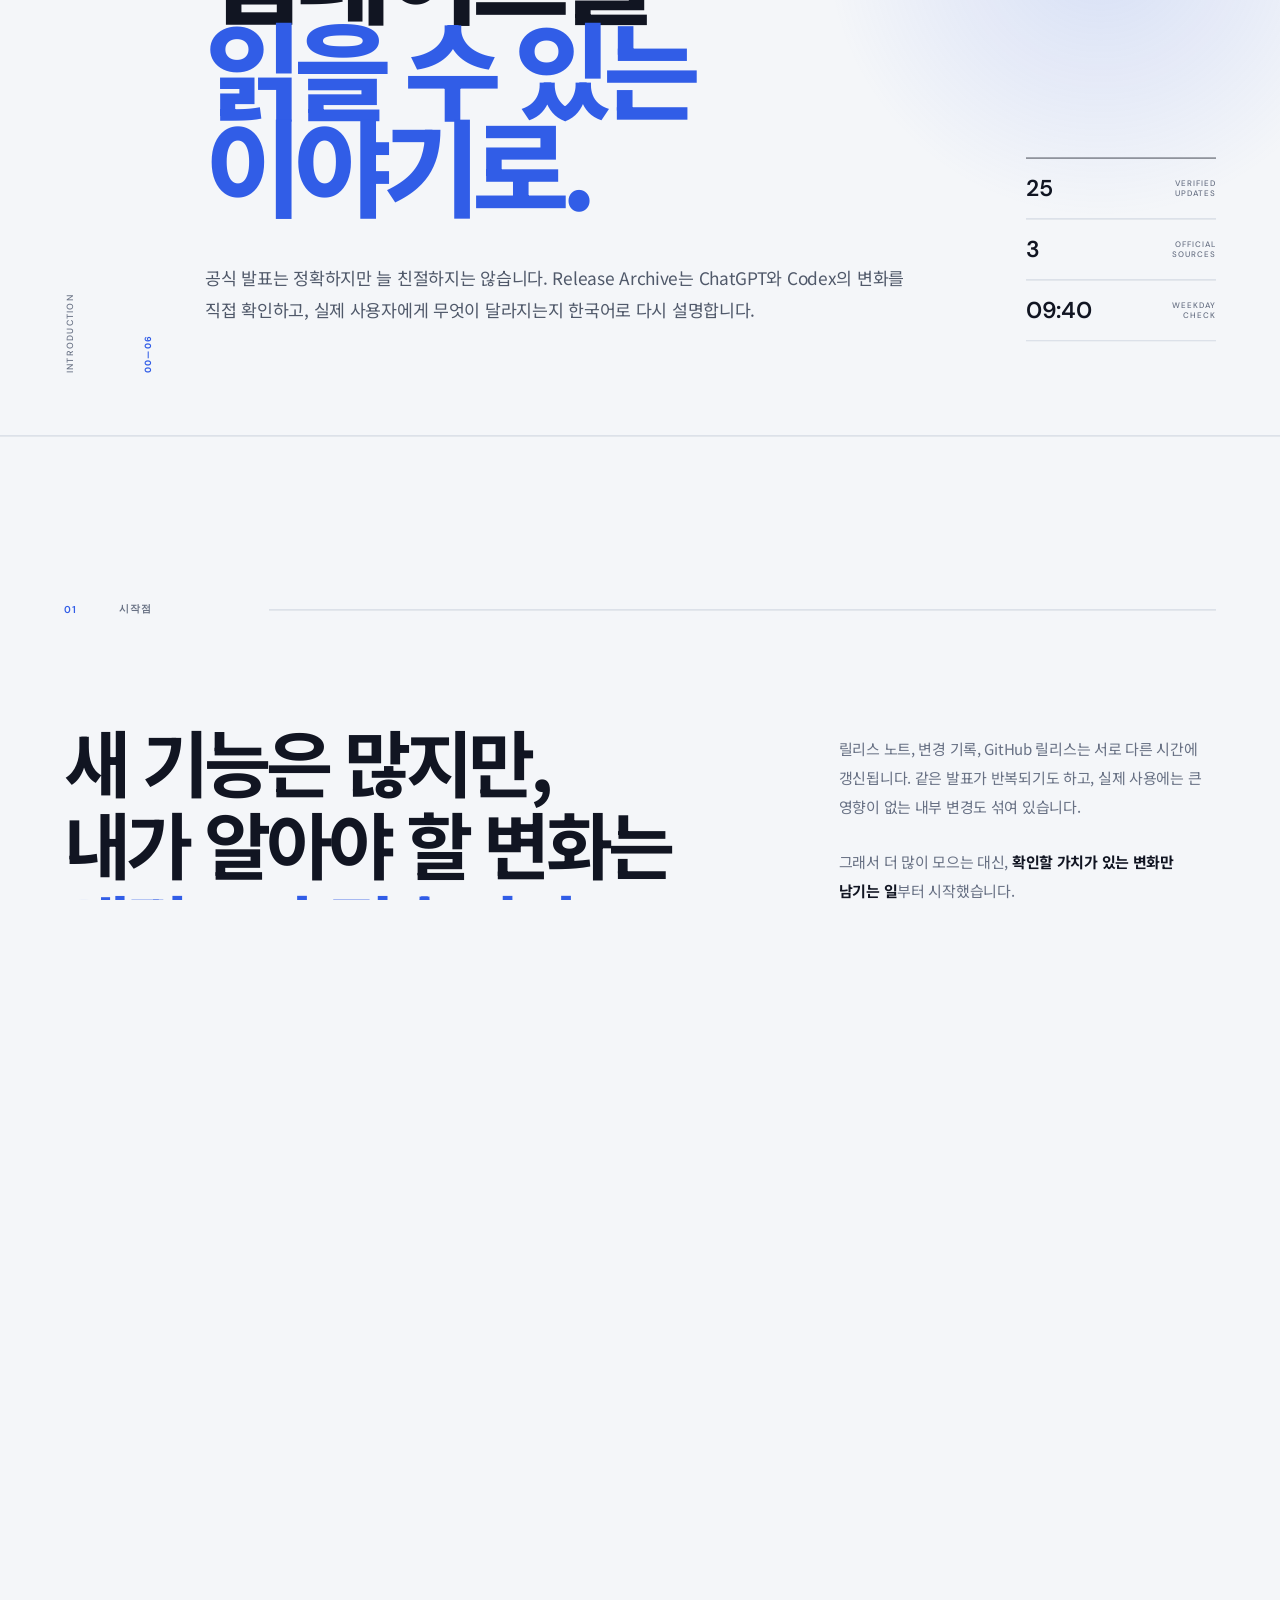
==== commit 11d2d6fb: "Rebuild about page with parallax editorial layout" ====
--- a/about.html
+++ b/about.html
@@ -2,148 +2,128 @@
 <html lang="ko">
 <head>
   <meta charset="utf-8" />
-  <meta name="viewport" content="width=device-width, initial-scale=1" />
-  <meta name="description" content="ChatGPT와 Codex의 새 소식을 확인하고, 쉬운 한국어로 기록하는 업데이트 아카이브의 제작 이야기" />
-  <meta name="theme-color" content="#f1efe7" />
-  <title>이 아카이브를 만든 이유 — Release Archive</title>
-  <link rel="stylesheet" href="about.css?v=20260902b" />
+  <meta name="viewport" content="width=device-width,initial-scale=1" />
+  <meta name="description" content="ChatGPT와 Codex의 변화를 확인하고 쉬운 한국어로 기록하는 Release Archive 제작 이야기" />
+  <meta name="theme-color" content="#f4f6f9" />
+  <title>Release Archive를 만든 이유</title>
+  <link rel="stylesheet" href="about.css?v=20260902c" />
 </head>
 <body>
+  <a class="skip" href="#content">본문으로 바로가기</a>
+  <div class="reading-progress" aria-hidden="true"><span></span></div>
   <div id="smooth-wrapper"><div id="smooth-content">
-  <a class="skip" href="#main">본문으로 바로가기</a>
-  <header class="topbar">
-    <a class="wordmark" href="index.html"><span>●</span> Release Archive</a>
-    <nav aria-label="소개 페이지 목차">
-      <a href="#why" data-stagger>만든 이유</a><a href="#how" data-stagger>확인 과정</a><a href="#sources" data-stagger>출처</a>
-    </nav>
-    <a class="back" href="index.html"><span class="stagger-target">업데이트 보기</span><span>↗</span></a>
-  </header>
+    <header class="nav">
+      <a class="brand" href="index.html"><i></i><span>RELEASE<br>ARCHIVE</span></a>
+      <p>PROJECT NOTE · 2026</p>
+      <a class="nav-link stagger" href="index.html">업데이트 보기 <b>↗</b></a>
+    </header>
 
-  <main id="main">
-    <section class="intro" aria-labelledby="title">
-      <div class="intro-copy reveal">
-        <p class="eyebrow">개인 프로젝트 · 2026년부터</p>
-        <h1 id="title">업데이트를<br />찾는 시간보다,<br /><em>이해하는 시간.</em></h1>
-        <p class="intro-text">ChatGPT와 Codex는 자주 바뀝니다. 그런데 정작 나에게 중요한 변화가 무엇인지 알려면 여러 문서를 오가야 했습니다. 그래서 매일 공식 발표를 확인하고, 사람이 읽기 좋은 말로 정리하는 아카이브를 만들었습니다.</p>
-      </div>
-      <aside class="intro-note reveal" aria-label="아카이브 현황">
-        <div class="pin" aria-hidden="true"></div>
-        <p>오늘의 기록</p>
-        <strong><span data-count>25</span>개의<br />검증된 소식</strong>
-        <dl><div><dt>확인하는 곳</dt><dd>공식 출처 3곳</dd></div><div><dt>확인 시각</dt><dd>평일 09:40</dd></div><div><dt>기록 방식</dt><dd>쉬운 한국어</dd></div></dl>
-        <small>새 소식이 없는 날은 아무것도 바꾸지 않습니다.</small>
-      </aside>
-      <div class="scribble" aria-hidden="true">매일 찾지<br />않아도 되게!</div>
-    </section>
+    <main id="content">
+      <section class="hero">
+        <div class="hero-index"><span>INTRODUCTION</span><b>00—06</b></div>
+        <div class="hero-copy">
+          <p class="kicker">매일 바뀌는 제품을, 한눈에 이해하는 기록</p>
+          <h1><span>찾아다니던</span><span>업데이트를</span><em>읽을 수 있는 이야기로.</em></h1>
+          <p class="hero-description">공식 발표는 정확하지만 늘 친절하지는 않습니다. Release Archive는 ChatGPT와 Codex의 변화를 직접 확인하고, 실제 사용자에게 무엇이 달라지는지 한국어로 다시 설명합니다.</p>
+        </div>
+        <div class="hero-aside">
+          <p><strong data-count>25</strong><span>verified<br>updates</span></p>
+          <p><strong>3</strong><span>official<br>sources</span></p>
+          <p><strong>09:40</strong><span>weekday<br>check</span></p>
+        </div>
+        <div class="hero-stamp">SCROLL<br>TO READ <span>↓</span></div>
+      </section>
 
-    <section class="chapter" id="why" data-section="만든 이유">
-      <header class="chapter-title reveal"><span>01</span><h2>왜 만들었을까</h2></header>
-      <div class="why-grid">
-        <p class="lead reveal">새 기능은 많지만,<br />내가 알아야 할 변화는<br /><mark class="draw-underline">생각보다 적습니다.</mark></p>
-        <div class="reasons">
-          <article class="reveal motion-card"><span>하나</span><h3>소식이 흩어져 있습니다.</h3><p>ChatGPT 릴리스 노트, Codex 변경 기록, GitHub 릴리스를 따로 열어봐야 했습니다.</p></article>
-          <article class="reveal motion-card"><span>둘</span><h3>설명이 너무 기술적입니다.</h3><p>정확한 원문을 읽고도 내 작업이 어떻게 달라지는지 바로 알기 어려웠습니다.</p></article>
-          <article class="reveal motion-card"><span>셋</span><h3>읽고 나면 흐름이 사라집니다.</h3><p>지난 변화를 날짜순으로 다시 보고 싶을 때, 한눈에 이어지는 기록이 없었습니다.</p></article>
+      <section class="opening section">
+        <header class="section-head"><span>01</span><p>시작점</p><i></i></header>
+        <div class="opening-grid">
+          <h2>새 기능은 많지만,<br>내가 알아야 할 변화는<br><em class="underline">생각보다 적습니다.</em></h2>
+          <div class="opening-copy"><p>릴리스 노트, 변경 기록, GitHub 릴리스는 서로 다른 시간에 갱신됩니다. 같은 발표가 반복되기도 하고, 실제 사용에는 큰 영향이 없는 내부 변경도 섞여 있습니다.</p><p>그래서 더 많이 모으는 대신, <b>확인할 가치가 있는 변화만 남기는 일</b>부터 시작했습니다.</p></div>
         </div>
-      </div>
-    </section>
+        <ol class="frictions">
+          <li><span>01</span><h3>흩어진 발표</h3><p>제품마다 다른 문서와 저장소를 오가야 합니다.</p></li>
+          <li><span>02</span><h3>어려운 원문</h3><p>정확한 설명 속에서 나에게 필요한 의미를 찾아야 합니다.</p></li>
+          <li><span>03</span><h3>사라지는 흐름</h3><p>오늘의 발표만으로는 제품이 향하는 방향을 보기 어렵습니다.</p></li>
+        </ol>
+      </section>
 
+      <section class="parallax-scene" aria-label="업데이트를 편집하는 스튜디오">
+        <div class="parallax-shade"></div>
+        <div class="parallax-copy">
+          <p>FROM SIGNAL TO STORY</p>
+          <h2>원문을 그대로 옮기지 않고,<br><span>맥락을 편집합니다.</span></h2>
+          <div><p>발표 날짜</p><i></i><p>핵심 변화</p><i></i><p>사용자 영향</p></div>
+        </div>
+        <small>Release Archive · Editorial desk</small>
+      </section>
 
-    <section class="editorial-strip" aria-label="아카이브 편집 기준"><div>공식 발표</div><span>확인</span><div>사용자 영향</div><span>정리</span><div>날짜별 기록</div><span>공개</span></section>
+      <section class="selection section">
+        <header class="section-head"><span>02</span><p>선별 기준</p><i></i></header>
+        <div class="selection-intro"><h2>모든 변경이<br>기록이 되지는 않습니다.</h2><p>한 건의 소식을 추가하기 전, 세 가지 질문을 거칩니다.</p></div>
+        <div class="selection-list">
+          <article class="hover-row"><span>Q1</span><h3>처음 발표된 내용인가?</h3><p>다른 문서에서 이미 기록한 발표라면 하나로 합칩니다.</p><b>ORIGINAL</b></article>
+          <article class="hover-row"><span>Q2</span><h3>사용자가 체감할 변화인가?</h3><p>기능, 사용량, 제공 범위처럼 실제 경험을 바꾸는지 봅니다.</p><b>RELEVANT</b></article>
+          <article class="hover-row"><span>Q3</span><h3>공식 자료로 확인되는가?</h3><p>추측과 소문이 아니라 직접 연결할 수 있는 원문을 찾습니다.</p><b>VERIFIED</b></article>
+        </div>
+      </section>
 
-    <section class="chapter selection" aria-labelledby="selection-title">
-      <header class="chapter-title reveal"><span>02</span><h2 id="selection-title">무엇을 기록할까</h2><p>모든 변경을 옮기지 않고, 실제로 알아둘 만한 변화만 고릅니다.</p></header>
-      <div class="selection-grid">
-        <article class="motion-card reveal"><small>기록합니다</small><h3>새로운 기능과<br />사용 방식의 변화</h3><p>새 모델, 새로운 도구, 앱 기능처럼 사용자가 직접 체감할 수 있는 발표를 남깁니다.</p><b>01</b></article>
-        <article class="motion-card reveal"><small>맥락을 붙입니다</small><h3>제공 범위와<br />사용량 정책의 변화</h3><p>누가 언제부터 쓸 수 있는지, 요금제와 사용량이 어떻게 달라지는지도 함께 설명합니다.</p><b>02</b></article>
-        <article class="motion-card reveal"><small>걸러냅니다</small><h3>반복 공지와<br />영향이 작은 수정</h3><p>같은 발표의 재게시나 사용자에게 의미가 거의 없는 내부 변경은 중복 기록하지 않습니다.</p><b>03</b></article>
-      </div>
-    </section>
+      <section class="guides">
+        <div class="guide-copy">
+          <p>VISUAL INDEX</p><h2>긴 기록 속에서<br>제품을 먼저<br>알아보도록.</h2><p>두 캐릭터는 공식 마스코트가 아니라, 업데이트의 성격을 빠르게 구분하기 위해 이 아카이브에서 만든 안내자입니다.</p>
+        </div>
+        <div class="guide-visual chatgpt"><span>01 / CONVERSATION</span><img src="images/chatgpt-character.png" alt="ChatGPT 업데이트 안내 캐릭터"><div><strong>ChatGPT</strong><small>대화 · 음성 · 창작 · 협업</small></div></div>
+        <div class="guide-visual codex"><span>02 / BUILDER</span><img src="images/codex-character.png" alt="Codex 업데이트 안내 캐릭터"><div><strong>Codex</strong><small>코드 · 자동화 · 개발 도구</small></div></div>
+      </section>
 
-    <section class="people reveal" aria-labelledby="guides-title">
-      <div class="people-copy"><p class="eyebrow">아카이브의 두 안내자</p><h2 id="guides-title">긴 목록에서도<br />누구의 소식인지<br />먼저 보이도록.</h2><p>두 캐릭터는 공식 마스코트가 아닙니다. 제품을 빠르게 구분하기 위해 이 아카이브에서 만든 시각적 표지입니다.</p></div>
-      <div class="portraits">
-        <figure class="portrait motion-card chatgpt"><div><img src="images/chatgpt-character.png" alt="ChatGPT 소식을 안내하는 민트색 캐릭터" /></div><figcaption><b>ChatGPT</b><span>대화와 일상의 변화</span></figcaption></figure>
-        <figure class="portrait motion-card codex"><div><img src="images/codex-character.png" alt="Codex 소식을 안내하는 보라색 캐릭터" /></div><figcaption><b>Codex</b><span>코드와 작업 방식의 변화</span></figcaption></figure>
-      </div>
-    </section>
+      <section class="process section">
+        <header class="section-head"><span>03</span><p>하루의 흐름</p><i></i></header>
+        <div class="process-layout">
+          <div class="process-title"><p>WEEKDAYS · 09:40 KST</p><h2>한 번의 기록이<br>만들어지는 과정.</h2><div class="process-meter"><span></span></div><small data-process-status>01 / 예약 실행</small></div>
+          <ol class="process-steps">
+            <li class="active" data-process="0"><button><span>01</span><div><small>TRIGGER</small><h3>시간이 되면 시작합니다.</h3><p>평일 오전 9시 40분, 마지막 기록 이후의 발표를 확인합니다.</p></div></button></li>
+            <li data-process="1"><button><span>02</span><div><small>VERIFY</small><h3>공식 자료를 대조합니다.</h3><p>세 곳의 날짜와 내용을 비교해 새 소식과 중복을 구분합니다.</p></div></button></li>
+            <li data-process="2"><button><span>03</span><div><small>TRANSLATE</small><h3>사용자의 말로 바꿉니다.</h3><p>기술 용어를 줄이고 실제로 무엇이 달라지는지 설명합니다.</p></div></button></li>
+            <li data-process="3"><button><span>04</span><div><small>PUBLISH</small><h3>검증된 내용만 공개합니다.</h3><p>페이지를 갱신하고 오류를 검사한 뒤 웹에 반영합니다.</p></div></button></li>
+          </ol>
+        </div>
+      </section>
 
-    <section class="section-divider divider-light" aria-label="정보를 읽는 방식의 변화">
-      <p>원문을 그대로 옮기는 대신</p><h2>출처에서 <i>맥락으로,</i><br />기능에서 <i>사용 경험으로.</i></h2><div><span>01 · SOURCE</span><b></b><span>02 · CONTEXT</span><b></b><span>03 · IMPACT</span></div>
-    </section>
+      <section class="record section">
+        <header class="section-head light"><span>04</span><p>기록의 구조</p><i></i></header>
+        <div class="record-intro"><h2>원문 한 편이<br>네 겹의 정보가 됩니다.</h2><p>아래로 읽을수록 오른쪽 예시 카드가 완성됩니다.</p></div>
+        <div class="record-layout">
+          <div class="record-parts">
+            <article data-part="0"><span>01</span><div><h3>발표 날짜</h3><p>게시일과 실제 배포일이 다르면 구분합니다.</p></div></article>
+            <article data-part="1"><span>02</span><div><h3>핵심 변경</h3><p>조건과 제공 범위를 놓치지 않고 요약합니다.</p></div></article>
+            <article data-part="2"><span>03</span><div><h3>사용자 영향</h3><p>그래서 내 사용법이 어떻게 달라지는지 씁니다.</p></div></article>
+            <article data-part="3"><span>04</span><div><h3>공식 출처</h3><p>직접 확인할 수 있는 가장 가까운 원문을 연결합니다.</p></div></article>
+          </div>
+          <aside class="record-card">
+            <header><span>CODEX</span><time>2026.09.02</time></header><div><small>USAGE · ACCOUNT</small><h3>사용량을 한곳에서<br>확인할 수 있습니다.</h3><p>ChatGPT와 Codex에서 남은 사용량을 함께 확인해 작업 계획을 세우기 쉬워졌습니다.</p></div><footer><span>한눈에 보기</span><strong>확인 경로가 하나로 줄었습니다.</strong></footer>
+          </aside>
+        </div>
+      </section>
 
-    <section class="chapter process" id="how" data-section="확인 과정">
-      <header class="chapter-title reveal"><span>03</span><h2>어떻게 확인할까</h2><p>버튼을 눌러 하루의 기록 과정을 살펴보세요.</p></header>
-      <div class="process-board reveal">
-        <ol class="process-tabs" aria-label="업데이트 확인 단계">
-          <li><button class="active" data-step="0" aria-pressed="true"><span>1</span><span class="stagger-target">시간이 되면</span></button></li>
-          <li><button data-step="1" aria-pressed="false"><span>2</span><span class="stagger-target">원문을 보고</span></button></li>
-          <li><button data-step="2" aria-pressed="false"><span>3</span><span class="stagger-target">쉽게 풀고</span></button></li>
-          <li><button data-step="3" aria-pressed="false"><span>4</span><span class="stagger-target">웹에 남깁니다</span></button></li>
-        </ol>
-        <div class="process-detail" aria-live="polite">
-          <p><span data-step-label>평일 오전 9시 40분</span><i data-step-number>01</i></p>
-          <h3 data-step-title>확인 작업을 시작합니다.</h3>
-          <p data-step-copy>컴퓨터가 켜져 있으면 예약된 작업이 실행됩니다. 주말 동안 나온 소식은 월요일에 함께 확인합니다.</p>
-          <div class="process-line"><span></span></div>
-          <small data-step-note>예약 실행 · KST</small>
+      <section class="sources section">
+        <header class="section-head"><span>05</span><p>신뢰의 기준</p><i></i></header>
+        <div class="sources-title"><h2>빠른 소식보다<br><em class="underline">확실한 출처를 먼저.</em></h2><p>각 항목을 열면 이 아카이브에서 무엇을 확인하는지 볼 수 있습니다.</p></div>
+        <div class="source-list">
+          <details><summary><span>01</span><strong>ChatGPT 공식 릴리스 노트</strong><i>+</i></summary><div><p>웹과 앱의 새 기능, 제공 범위와 출시 시점을 확인합니다.</p><a href="https://help.openai.com/en/articles/6825453-chatgpt-release-notes" target="_blank" rel="noreferrer">원문 보기 ↗</a></div></details>
+          <details><summary><span>02</span><strong>Codex 공식 변경 기록</strong><i>+</i></summary><div><p>Codex 앱과 CLI, 모델과 에이전트 기능의 변화를 확인합니다.</p><a href="https://developers.openai.com/codex/changelog" target="_blank" rel="noreferrer">원문 보기 ↗</a></div></details>
+          <details><summary><span>03</span><strong>OpenAI Codex GitHub Releases</strong><i>+</i></summary><div><p>버전별 배포일과 세부 변경 내역을 공식 저장소에서 대조합니다.</p><a href="https://github.com/openai/codex/releases" target="_blank" rel="noreferrer">원문 보기 ↗</a></div></details>
         </div>
-      </div>
-    </section>
+      </section>
 
+      <section class="continuity">
+        <p>06 / THE ARCHIVE</p><h2>오늘의 한 줄이 쌓여<br><span>내일의 맥락</span>이 됩니다.</h2><div><p>하루의 공지만 보면 작은 변화처럼 보여도, 날짜순으로 이어 놓으면 제품이 어디로 가는지 보입니다.</p><p>Release Archive가 남기고 싶은 것은 뉴스의 양이 아니라 변화의 흐름입니다.</p></div>
+      </section>
 
-    <section class="anatomy chapter" aria-labelledby="anatomy-title">
-      <header class="chapter-title reveal"><span>04</span><h2 id="anatomy-title">한 건의 기록이 되는 법</h2><p>원문의 정보는 네 겹의 편집을 거쳐 읽을 수 있는 소식이 됩니다.</p></header>
-      <div class="anatomy-layout">
-        <div class="anatomy-copy">
-          <article class="reveal" data-anatomy="date"><span>01</span><h3>발표 날짜</h3><p>게시일과 실제 배포일이 다르면 두 날짜를 구분합니다.</p></article>
-          <article class="reveal" data-anatomy="change"><span>02</span><h3>핵심 변경</h3><p>원문의 표현을 줄이되 기능의 조건과 범위는 빠뜨리지 않습니다.</p></article>
-          <article class="reveal" data-anatomy="impact"><span>03</span><h3>사용자 영향</h3><p>그래서 내 사용법이 어떻게 달라지는지를 쉬운 문장으로 씁니다.</p></article>
-          <article class="reveal" data-anatomy="source"><span>04</span><h3>공식 출처</h3><p>직접 확인할 수 있도록 가장 가까운 원문 링크를 남깁니다.</p></article>
-        </div>
-        <aside class="sample-card motion-card" aria-label="업데이트 기록 예시">
-          <header><span>CODEX</span><time>2026. 09. 02</time></header>
-          <div><small>사용량 정책</small><h3>ChatGPT와 Codex의<br />사용량이 함께 보입니다.</h3><p>이제 남은 사용량을 한곳에서 확인할 수 있어 작업 계획을 세우기 쉬워졌습니다.</p></div>
-          <footer><span>한눈에 보기</span><b>확인 경로가 하나로 줄었습니다.</b></footer>
-        </aside>
-      </div>
-    </section>
-
-    <section class="section-divider divider-dark" aria-label="하루의 업데이트 편집 결과">
-      <p>한 번의 확인이 남기는 것</p><div class="divider-stats"><article><strong data-count>25</strong><span>검증된 기록</span></article><article><strong>3</strong><span>공식 출처</span></article><article><strong>0</strong><span>허용하는 중복</span></article></div><h2>읽는 사람에게는<br /><i>몇 분의 여유.</i></h2>
-    </section>
-
-    <section class="chapter sources" id="sources" data-section="출처">
-      <header class="chapter-title reveal"><span>05</span><h2>무엇을 믿을까</h2><p>빠른 소문보다 확인 가능한 원문을 우선합니다.</p></header>
-      <div class="source-list reveal">
-        <details class="motion-card"><summary><span>01</span><strong>ChatGPT 공식 릴리스 노트</strong><i>열기</i></summary><div><p>ChatGPT 앱과 웹에서 바뀐 기능, 제공 범위, 출시 시점을 확인합니다.</p><a href="https://help.openai.com/en/articles/6825453-chatgpt-release-notes" target="_blank" rel="noreferrer">공식 문서 보기 ↗</a></div></details>
-        <details class="motion-card"><summary><span>02</span><strong>Codex 공식 변경 기록</strong><i>열기</i></summary><div><p>Codex 앱과 CLI의 기능 추가, 개선 사항, 모델 관련 변화를 확인합니다.</p><a href="https://developers.openai.com/codex/changelog" target="_blank" rel="noreferrer">공식 문서 보기 ↗</a></div></details>
-        <details class="motion-card"><summary><span>03</span><strong>OpenAI Codex GitHub 릴리스</strong><i>열기</i></summary><div><p>Codex CLI 버전별 배포일과 실제 변경 내역을 원문으로 대조합니다.</p><a href="https://github.com/openai/codex/releases" target="_blank" rel="noreferrer">공식 저장소 보기 ↗</a></div></details>
-      </div>
-    </section>
-
-
-    <section class="continuity reveal" aria-labelledby="continuity-title">
-      <p class="eyebrow">계속 쌓이는 기록</p><h2 id="continuity-title">오늘의 한 줄이<br /><span class="draw-underline">내일의 맥락</span>이 됩니다.</h2>
-      <div><p>하루의 공지만 보면 작은 변화처럼 보여도, 날짜순으로 이어 놓으면 제품이 어느 방향으로 가는지 보입니다.</p><p>검색보다 흐름을 읽을 수 있는 것. 이 아카이브가 단순한 뉴스 목록과 달라지고 싶은 지점입니다.</p></div>
-    </section>
-
-    <section class="rules reveal" aria-labelledby="rules-title">
-      <div><p class="eyebrow">기록 원칙</p><h2 id="rules-title">자동으로 확인해도,<br />판단은 꼼꼼하게.</h2></div>
-      <ol><li class="motion-card"><span>1</span><p><b>공식 출처만 봅니다.</b> 날짜와 내용을 서로 대조합니다.</p></li><li class="motion-card"><span>2</span><p><b>중복은 만들지 않습니다.</b> 같은 발표는 하나의 기록으로 합칩니다.</p></li><li class="motion-card"><span>3</span><p><b>사람의 말로 씁니다.</b> 무엇이 달라지는지부터 설명합니다.</p></li></ol>
-    </section>
-
-    <section class="closing reveal">
-      <p>결국 이 아카이브가 돌려주는 것은</p>
-      <h2>정보가 아니라,<br /><em>찾아 헤매던 시간</em>입니다.</h2>
-      <a href="index.html"><span class="stagger-target">최신 업데이트 읽으러 가기</span><span>→</span></a>
-    </section>
-  </main>
-  <footer><span>Release Archive</span><p>ChatGPT & Codex updates, translated for people.</p><a href="#main">맨 위로 ↑</a></footer>
+      <section class="closing">
+        <p>찾아 헤매는 시간은 줄이고,<br>변화를 이해하는 시간은 늘리도록.</p><h2>확인은 우리가 할게요.<br><em>당신은 필요한 것만 읽으세요.</em></h2><a class="stagger" href="index.html">최신 업데이트 보기 <span>→</span></a>
+      </section>
+    </main>
+    <footer><a href="index.html">RELEASE ARCHIVE</a><p>ChatGPT & Codex updates, translated for people.</p><a href="#content">TOP ↑</a></footer>
   </div></div>
-  <script src="vendor/gsap/gsap.min.js"></script>
-  <script src="vendor/gsap/ScrollTrigger.min.js"></script>
-  <script src="vendor/gsap/ScrollSmoother.min.js"></script>
-  <script src="about.js?v=20260902b"></script>
+  <script src="vendor/gsap/gsap.min.js"></script><script src="vendor/gsap/ScrollTrigger.min.js"></script><script src="vendor/gsap/ScrollSmoother.min.js"></script><script src="about.js?v=20260902c"></script>
 </body>
 </html>
--- a/about.css
+++ b/about.css
@@ -1,34 +1,15 @@
-@import url('https://fonts.googleapis.com/css2?family=Gowun+Batang:wght@400;700&family=Noto+Sans+KR:wght@400;500;600;700&display=swap');
-:root{--paper:#f1efe7;--ink:#191a18;--soft:#dcd8cc;--green:#184c3b;--lime:#d8ef76;--violet:#6b55d9;--sans:'Noto Sans KR',sans-serif;--serif:'Gowun Batang',serif;--gutter:clamp(22px,5.5vw,88px)}
-*{box-sizing:border-box}html{scroll-behavior:smooth}body{margin:0;background:var(--paper);color:var(--ink);font-family:var(--sans);font-kerning:normal;letter-spacing:-.012em;word-break:keep-all}body:before{content:'';position:fixed;inset:0;pointer-events:none;opacity:.25;z-index:10;background-image:url("data:image/svg+xml,%3Csvg viewBox='0 0 180 180' xmlns='http://www.w3.org/2000/svg'%3E%3Cfilter id='n'%3E%3CfeTurbulence type='fractalNoise' baseFrequency='.8' numOctaves='4' stitchTiles='stitch'/%3E%3C/filter%3E%3Crect width='100%25' height='100%25' filter='url(%23n)' opacity='.11'/%3E%3C/svg%3E")}#smooth-wrapper{overflow:hidden}#smooth-content{overflow:visible}a{color:inherit;text-decoration:none}.skip{position:fixed;top:-80px;left:20px;background:var(--ink);color:#fff;padding:12px 16px;z-index:99}.skip:focus{top:12px}.topbar{height:72px;padding:0 var(--gutter);display:grid;grid-template-columns:1fr auto 1fr;align-items:center;border-bottom:1px solid var(--ink);position:relative;z-index:20;background:rgba(241,239,231,.93);backdrop-filter:blur(12px)}.wordmark{font-weight:700;font-size:14px}.wordmark span{color:var(--green);margin-right:8px}.topbar nav{display:flex;gap:32px;font-size:12px}.topbar nav a{position:relative}.topbar nav a:after{content:'';position:absolute;left:0;right:100%;bottom:-7px;height:2px;background:var(--green);transition:.25s}.topbar nav a.active:after,.topbar nav a:hover:after{right:0}.back{justify-self:end;font-size:13px;font-weight:600}.back span{margin-left:8px}
-.intro{min-height:calc(100svh - 72px);padding:clamp(80px,11vw,150px) var(--gutter) 70px;display:grid;grid-template-columns:minmax(0,1fr) 310px;gap:9vw;align-items:center;position:relative;overflow:hidden}.intro:after{content:'';position:absolute;left:var(--gutter);right:var(--gutter);bottom:0;border-bottom:1px solid var(--ink)}.eyebrow{font-size:12px;font-weight:600;letter-spacing:.02em;margin:0 0 28px}.intro h1{font-family:var(--serif);font-size:clamp(54px,7.6vw,116px);line-height:1.08;letter-spacing:-.07em;margin:0}.intro h1 em{font-style:normal;color:var(--green);background:linear-gradient(transparent 69%,var(--lime) 69%)}.intro-text{max-width:690px;font-size:17px;line-height:1.9;margin:48px 0 0;color:#4b4d48}.intro-note{background:#fffef8;padding:36px 30px 28px;transform:rotate(2deg);box-shadow:8px 12px 0 rgba(25,26,24,.12);position:relative}.pin{position:absolute;width:13px;height:13px;border-radius:50%;background:var(--green);top:17px;left:50%;box-shadow:1px 3px 5px #777}.intro-note>p{font:700 12px var(--serif);border-bottom:1px solid var(--soft);padding-bottom:12px;margin:0}.intro-note>strong{display:block;font:700 38px/1.25 var(--serif);margin:28px 0}.intro-note>strong span{font-size:67px;color:var(--green)}.intro-note dl{margin:0}.intro-note dl div{display:flex;justify-content:space-between;border-top:1px solid var(--soft);padding:11px 0;font-size:12px}.intro-note dt{color:#777}.intro-note dd{margin:0;font-weight:600}.intro-note small{display:block;font:400 11px/1.6 var(--serif);margin-top:15px;color:#777}.scribble{position:absolute;right:2.5vw;bottom:5%;font:700 15px/1.4 var(--serif);color:var(--green);transform:rotate(-8deg)}
-.chapter{padding:clamp(95px,12vw,180px) var(--gutter)}.chapter-title{display:grid;grid-template-columns:80px 1fr auto;align-items:end;border-bottom:1px solid var(--ink);padding-bottom:22px;margin-bottom:75px}.chapter-title span{font:700 13px var(--serif);color:var(--green)}.chapter-title h2{font:700 clamp(35px,4.8vw,68px)/1 var(--serif);letter-spacing:-.05em;margin:0}.chapter-title p{max-width:300px;margin:0;font-size:13px;color:#696a65}.why-grid{display:grid;grid-template-columns:.85fr 1.15fr;gap:9vw}.lead{font:700 clamp(31px,4.2vw,56px)/1.45 var(--serif);margin:0;letter-spacing:-.04em}.lead mark{background:var(--lime);padding:0 .12em}.reasons article{display:grid;grid-template-columns:56px 1fr;border-top:1px solid #aaa69b;padding:28px 0}.reasons article:last-child{border-bottom:1px solid #aaa69b}.reasons article>span{font:700 12px var(--serif);color:var(--green)}.reasons h3{font-size:20px;margin:0 0 12px}.reasons p{grid-column:2;font-size:14px;line-height:1.8;color:#666862;margin:0;max-width:530px}
-.people{margin:0 var(--gutter);background:var(--green);color:#f5f2e9;padding:clamp(55px,7vw,105px);display:grid;grid-template-columns:.65fr 1.35fr;gap:7vw;align-items:center}.people-copy h2{font:700 clamp(36px,4.5vw,66px)/1.2 var(--serif);letter-spacing:-.05em;margin:0 0 35px}.people-copy>p:last-child{font-size:14px;line-height:1.85;color:#c7d3cc}.portraits{display:grid;grid-template-columns:1fr 1fr;gap:20px}.portrait{margin:0}.portrait>div{height:440px;display:grid;place-items:end center;overflow:hidden}.portrait img{max-height:95%;max-width:105%;object-fit:contain;transform:translateY(10px);transition:transform .45s cubic-bezier(.2,.8,.2,1)}.portrait:hover img{transform:translateY(2px) rotate(-2deg)}.portrait.codex:hover img{transform:translateY(2px) rotate(2deg)}.portrait.chatgpt>div{background:#c7ead8}.portrait.codex>div{background:#d9d3f4}.portrait figcaption{display:flex;justify-content:space-between;align-items:center;padding:14px 2px;border-bottom:1px solid rgba(255,255,255,.35)}.portrait figcaption b{font:700 18px var(--serif)}.portrait figcaption span{font-size:11px;color:#c7d3cc}
-.process{background:#e4e0d5}.process-board{display:grid;grid-template-columns:310px 1fr;border:1px solid var(--ink);background:var(--paper)}.process-tabs{list-style:none;margin:0;padding:0;border-right:1px solid var(--ink)}.process-tabs li+li{border-top:1px solid #aaa69b}.process-tabs button{width:100%;min-height:94px;border:0;background:transparent;display:flex;align-items:center;gap:18px;text-align:left;padding:0 22px;cursor:pointer;font-weight:600;color:#575954;transition:.2s}.process-tabs button span{width:27px;height:27px;border:1px solid currentColor;border-radius:50%;display:grid;place-items:center;font:700 11px var(--serif)}.process-tabs button:hover{padding-left:28px}.process-tabs button.active{background:var(--green);color:#fff}.process-detail{min-height:480px;padding:clamp(38px,6vw,90px);display:flex;flex-direction:column}.process-detail>p:first-child{display:flex;justify-content:space-between;margin:0;color:var(--green);font-size:12px;font-weight:700}.process-detail>p:first-child i{font:400 64px/1 var(--serif);color:#b8b4a9}.process-detail h3{font:700 clamp(32px,4.3vw,60px)/1.2 var(--serif);letter-spacing:-.04em;margin:auto 0 25px}.process-detail>p:nth-child(3){font-size:15px;line-height:1.9;color:#5d5f59;max-width:620px;margin:0}.process-line{height:3px;background:#c8c4b9;margin-top:50px}.process-line span{display:block;width:25%;height:100%;background:var(--green);transition:width .45s}.process-detail small{margin-top:12px;color:#757771}
-.sources{padding-bottom:80px}.source-list{border-top:1px solid var(--ink)}.source-list details{border-bottom:1px solid var(--ink)}.source-list summary{list-style:none;display:grid;grid-template-columns:80px 1fr auto;align-items:center;min-height:110px;cursor:pointer}.source-list summary::-webkit-details-marker{display:none}.source-list summary>span{font:700 12px var(--serif);color:var(--green)}.source-list summary strong{font:700 clamp(22px,3vw,36px) var(--serif)}.source-list summary i{font-style:normal;font-size:11px;border:1px solid var(--ink);border-radius:50%;width:46px;height:46px;display:grid;place-items:center}.source-list details[open] summary i{background:var(--ink);color:var(--paper)}.source-list details>div{padding:0 60px 35px 80px;display:flex;justify-content:space-between;gap:20px;color:#666862;font-size:14px}.source-list details p{margin:0}.source-list details a{color:var(--green);font-weight:700;white-space:nowrap}
-.rules{margin:80px var(--gutter) 0;border-top:1px solid var(--ink);border-bottom:1px solid var(--ink);padding:70px 0;display:grid;grid-template-columns:1fr 1fr;gap:9vw}.rules h2{font:700 clamp(35px,4vw,58px)/1.25 var(--serif);letter-spacing:-.05em;margin:0}.rules ol{list-style:none;margin:0;padding:0}.rules li{display:grid;grid-template-columns:42px 1fr;border-top:1px solid #aaa69b;padding:22px 0}.rules li:last-child{border-bottom:1px solid #aaa69b}.rules li>span{font:700 12px var(--serif);color:var(--green)}.rules li p{margin:0;font-size:14px;line-height:1.75}.rules li b{display:block;font-size:17px;margin-bottom:4px}.closing{padding:clamp(130px,16vw,230px) var(--gutter);text-align:center}.closing>p{font:400 16px var(--serif)}.closing h2{font:700 clamp(43px,6.5vw,94px)/1.22 var(--serif);letter-spacing:-.065em;margin:28px auto 55px}.closing h2 em{font-style:normal;color:var(--green);position:relative}.closing h2 em:after{content:'';position:absolute;left:0;right:0;bottom:-5px;height:9px;background:var(--lime);z-index:-1}.closing a{display:flex;align-items:center;justify-content:space-between;width:min(390px,100%);height:70px;background:var(--ink);color:#fff;margin:auto;padding:0 24px;font-size:14px;font-weight:700;transition:.25s}.closing a:hover{background:var(--green);transform:translateY(-3px)}footer{border-top:1px solid var(--ink);min-height:110px;padding:0 var(--gutter);display:flex;align-items:center;gap:30px;font-size:12px}footer span{font-weight:700}footer p{color:#777}footer a{margin-left:auto}.reveal{opacity:0;transform:translateY(22px);transition:opacity .75s ease,transform .75s cubic-bezier(.2,.7,.2,1)}.reveal.visible{opacity:1;transform:none}
-@media(max-width:900px){.topbar nav{display:none}.topbar{grid-template-columns:1fr auto}.intro{grid-template-columns:1fr;padding-top:100px}.intro-note{width:min(360px,90%);margin:30px 0 20px auto}.chapter-title{grid-template-columns:45px 1fr}.chapter-title>p{grid-column:2;margin-top:18px}.why-grid,.people,.rules{grid-template-columns:1fr}.lead{margin-bottom:60px}.people{gap:60px}.process-board{grid-template-columns:1fr}.process-tabs{border:0;border-bottom:1px solid var(--ink);display:grid;grid-template-columns:repeat(2,1fr)}.process-tabs li+li{border-top:0}.process-tabs li:nth-child(even){border-left:1px solid #aaa69b}.process-tabs li:nth-child(n+3){border-top:1px solid #aaa69b}.process-detail{min-height:430px}.rules{gap:60px}}
-@media(max-width:600px){.topbar{height:62px}.back{font-size:0}.back span{font-size:18px}.intro{min-height:auto;padding-top:80px}.intro h1{font-size:50px}.intro-text{font-size:15px;margin-top:35px}.scribble{display:none}.intro-note{transform:rotate(1deg)}.chapter{padding-top:95px;padding-bottom:95px}.chapter-title{margin-bottom:50px}.chapter-title h2{font-size:38px}.why-grid{display:block}.lead{font-size:32px}.people{margin:0;padding:70px 22px}.portraits{gap:10px}.portrait>div{height:290px}.portrait figcaption{align-items:flex-start;flex-direction:column;gap:5px}.process-tabs button{min-height:76px;padding:0 12px;gap:9px;font-size:12px}.process-detail{padding:30px 23px;min-height:410px}.process-detail>p:first-child i{font-size:45px}.source-list summary{grid-template-columns:42px 1fr auto;min-height:92px}.source-list summary strong{font-size:19px}.source-list summary i{width:38px;height:38px}.source-list details>div{padding:0 15px 30px 42px;display:block}.source-list details a{display:inline-block;margin-top:18px}.rules{margin-top:20px;padding:55px 0}.closing h2{font-size:43px}footer{align-items:flex-start;flex-direction:column;padding-top:30px;padding-bottom:30px;gap:8px}footer a{margin:5px 0 0}}
-@media(prefers-reduced-motion:reduce){html{scroll-behavior:auto}.reveal{opacity:1;transform:none;transition:none}*{animation:none!important;transition-duration:.01ms!important}}
-
-
-/* Modern editorial refresh */
-:root{--paper:#f7f8fa;--ink:#151821;--soft:#dde2e9;--green:#315de7;--lime:#b8cbff;--violet:#7059dc}
-body{background:linear-gradient(180deg,#fbfcfe 0%,#f4f6f9 55%,#fff 100%);color:var(--ink)}body:before{opacity:.08}.topbar{background:rgba(250,251,253,.88);border-color:#cfd5de}.wordmark span{color:#315de7}.intro:before{content:'';position:absolute;width:520px;height:520px;border-radius:50%;right:-120px;top:40px;background:radial-gradient(circle,rgba(115,144,236,.22),rgba(181,204,255,.08) 48%,transparent 70%)}.intro h1{font-family:var(--sans);font-weight:700;letter-spacing:-.075em;line-height:.98}.intro h1 em{color:#315de7;background:none}.intro-note{background:rgba(255,255,255,.84);border:1px solid #dfe4eb;border-radius:20px;transform:rotate(1.2deg);box-shadow:0 25px 70px rgba(35,51,85,.12)}.pin{background:#315de7}.scribble{color:#315de7}.chapter-title{border-color:#bfc6d1}.chapter-title h2,.lead,.people-copy h2,.process-detail h3,.source-list summary strong,.rules h2,.closing h2{font-family:var(--sans);font-weight:700}.chapter-title h2{letter-spacing:-.055em}.lead{line-height:1.3}.lead mark,.draw-underline{background:none;position:relative;z-index:1}.draw-underline:after{content:'';position:absolute;left:0;right:0;bottom:.03em;height:.22em;background:var(--lime);z-index:-1;transform:scaleX(0);transform-origin:left}.draw-underline.line-drawn:after{transform:scaleX(1)}
-.editorial-strip{margin:0 var(--gutter);padding:22px 0;border-top:1px solid #c9d0da;border-bottom:1px solid #c9d0da;display:flex;align-items:center;justify-content:space-between;gap:20px;text-transform:uppercase;font-size:11px;letter-spacing:.1em;color:#667085;overflow:hidden}.editorial-strip div{font-weight:700;color:#273248}.editorial-strip span{color:#315de7}
-.selection{padding-top:120px}.selection-grid{display:grid;grid-template-columns:repeat(3,1fr);gap:18px}.selection-grid article{min-height:390px;padding:32px;border:1px solid #d8dee8;border-radius:22px;background:rgba(255,255,255,.72);position:relative;overflow:hidden}.selection-grid small{color:#315de7;font-weight:700}.selection-grid h3{font-size:clamp(25px,2.5vw,36px);line-height:1.25;letter-spacing:-.05em;margin:75px 0 22px}.selection-grid p{font-size:14px;line-height:1.85;color:#687083}.selection-grid b{position:absolute;right:25px;bottom:12px;font-size:90px;line-height:1;color:#edf0f5;z-index:-1}
-.people{background:#182136;border-radius:28px;box-shadow:0 28px 80px rgba(30,43,73,.18)}.portrait>div{border-radius:18px}.portrait.chatgpt>div{background:linear-gradient(145deg,#d7f3ea,#c2e0f4)}.portrait.codex>div{background:linear-gradient(145deg,#e1ddfb,#c9d6fb)}.process{background:#edf1f6}.process-board{border-color:#bdc6d2;border-radius:22px;overflow:hidden;background:#fff}.process-tabs{border-color:#bdc6d2}.process-tabs button.active{background:#315de7}.process-line span{background:#315de7}.process-detail>p:first-child{color:#315de7}
-.anatomy{background:#111827;color:#f5f7fb}.anatomy .chapter-title{border-color:#475063}.anatomy .chapter-title span{color:#9bb5ff}.anatomy .chapter-title p{color:#aab3c4}.anatomy-layout{display:grid;grid-template-columns:1fr .85fr;gap:9vw;align-items:start}.anatomy-copy article{min-height:190px;border-top:1px solid #3a4355;padding:28px 0;display:grid;grid-template-columns:55px 1fr}.anatomy-copy article:last-child{border-bottom:1px solid #3a4355}.anatomy-copy span{font-size:11px;color:#9bb5ff}.anatomy-copy h3{margin:0 0 14px;font-size:24px}.anatomy-copy p{grid-column:2;margin:0;max-width:500px;color:#aab3c4;line-height:1.8;font-size:14px}.sample-card{position:sticky;top:120px;border:1px solid #4e5b72;border-radius:24px;background:linear-gradient(150deg,#242e43,#192235);overflow:hidden;box-shadow:0 35px 100px rgba(0,0,0,.3)}.sample-card header,.sample-card footer{display:flex;justify-content:space-between;padding:20px 24px;border-bottom:1px solid #455068;font-size:11px;color:#b7c8ff}.sample-card>div{padding:55px 32px}.sample-card small{color:#9bb5ff}.sample-card h3{font-size:clamp(28px,3vw,42px);line-height:1.2;letter-spacing:-.055em}.sample-card p{line-height:1.85;color:#b8c1d0;font-size:14px}.sample-card footer{border:0;border-top:1px solid #455068;display:block}.sample-card footer span{display:block;margin-bottom:8px}.sample-card footer b{color:white}
-.source-list details{border-color:#c4cad4;border-radius:18px;padding:0 22px;margin-bottom:12px;background:white}.source-list{border:0}.source-list summary i{border-color:#b7c0cd}.continuity{margin:60px var(--gutter);padding:clamp(70px,8vw,120px);background:linear-gradient(125deg,#e9efff,#f8f5ff);border-radius:30px;display:grid;grid-template-columns:1fr 1fr;gap:8vw}.continuity h2{font-size:clamp(42px,5.2vw,74px);line-height:1.14;letter-spacing:-.065em;margin:0}.continuity>div{align-self:end}.continuity>div p{font-size:15px;line-height:1.9;color:#5d6678}.closing a{border-radius:14px;background:#315de7}.closing a:hover{background:#244bc8}
-.motion-card{--mx:50%;--my:50%;position:relative;transform-style:preserve-3d;will-change:transform;transition:border-color .25s,box-shadow .25s}.motion-card:after{content:'';position:absolute;inset:-1px;z-index:5;border-radius:inherit;background:radial-gradient(280px circle at var(--mx) var(--my),rgba(255,255,255,.55),transparent 65%);opacity:0;pointer-events:none;transition:opacity .25s}.motion-card:hover:after,.motion-card:focus-within:after{opacity:1}.motion-card:hover{border-color:#aebce1;box-shadow:0 28px 70px rgba(41,61,105,.15)}
-@media(max-width:900px){.selection-grid{grid-template-columns:1fr}.selection-grid article{min-height:300px}.anatomy-layout,.continuity{grid-template-columns:1fr}.sample-card{position:relative;top:auto}.editorial-strip{justify-content:flex-start;overflow:auto}.editorial-strip>*{flex:none}}
-@media(max-width:600px){.intro h1{font-size:48px;line-height:1.03}.selection{padding-top:90px}.selection-grid article{min-height:280px;padding:26px}.selection-grid h3{margin-top:50px}.anatomy-copy article{min-height:165px}.continuity{margin:30px 14px;padding:55px 23px}.continuity h2{font-size:39px}.motion-card:hover{box-shadow:none}}
-
-
-/* Character-by-character hover, shared with the main product filters */
-.stagger-label{display:flex;height:1.4em;overflow:hidden;line-height:1.4}.stagger-character{display:block;height:1.4em;overflow:hidden}.stagger-stack{display:block;transform:translateY(0);transition:transform 440ms cubic-bezier(.22,1,.36,1);transition-delay:calc(var(--character-index)*28ms)}.stagger-stack>span{display:block;height:1.4em}.topbar a:hover .stagger-stack,.topbar a:focus-visible .stagger-stack,.process-tabs button:hover .stagger-stack,.process-tabs button:focus-visible .stagger-stack,.closing a:hover .stagger-stack,.closing a:focus-visible .stagger-stack{transform:translateY(-50%)}.process-tabs .stagger-target{min-width:0}.back{display:flex;align-items:center;gap:8px}
-.section-divider{margin:0 var(--gutter);min-height:72svh;padding:clamp(80px,10vw,145px);border-radius:30px;display:flex;flex-direction:column;justify-content:center;overflow:hidden;position:relative}.section-divider>p{font-size:12px;font-weight:700;letter-spacing:.04em}.section-divider h2{font-size:clamp(46px,6.8vw,98px);line-height:1.06;letter-spacing:-.075em;margin:40px 0}.section-divider h2 i{font-style:normal;color:#315de7}.divider-light{background:white;border:1px solid #dce2eb}.divider-light>div{display:flex;align-items:center;gap:18px;color:#6d7584;font-size:10px;letter-spacing:.1em}.divider-light>div b{height:1px;background:#bac4d2;flex:1;transform-origin:left}.divider-dark{background:#101828;color:white}.divider-dark h2{margin:70px 0 0;text-align:right}.divider-dark h2 i{color:#a9bfff}.divider-stats{display:grid;grid-template-columns:repeat(3,1fr);border-top:1px solid #3c4659;border-bottom:1px solid #3c4659}.divider-stats article{padding:35px 20px;border-right:1px solid #3c4659}.divider-stats article:last-child{border:0}.divider-stats strong{display:block;font-size:clamp(42px,5vw,72px);letter-spacing:-.06em}.divider-stats span{color:#9ea8b8;font-size:11px}
-@media(max-width:600px){.section-divider{margin:0 14px;min-height:620px;padding:55px 22px}.section-divider h2{font-size:44px}.divider-light>div{align-items:flex-start;flex-direction:column}.divider-light>div b{width:100%;flex:none}.divider-stats{grid-template-columns:1fr}.divider-stats article{border-right:0;border-bottom:1px solid #3c4659;padding:18px 0}.divider-dark h2{text-align:left;margin-top:50px}}
-
-.draw-underline:after{transition:transform .95s cubic-bezier(.16,1,.3,1)}
-@media(max-width:900px){.intro-note{transform:none}.back .stagger-target{display:none}}
+@import url('https://fonts.googleapis.com/css2?family=DM+Sans:wght@400;500;600;700&family=Noto+Sans+KR:wght@400;500;600;700;800&display=swap');
+:root{--bg:#f4f6f9;--ink:#111522;--muted:#687184;--line:#cbd2dc;--blue:#315de7;--pale:#dce6ff;--night:#111827;--gutter:clamp(22px,5vw,82px);--sy:clamp(110px,13vw,200px);--sans:'Noto Sans KR',sans-serif;--latin:'DM Sans',sans-serif}*{box-sizing:border-box}html{scroll-behavior:smooth}body{margin:0;background:var(--bg);color:var(--ink);font-family:var(--sans);letter-spacing:-.018em;word-break:keep-all;overflow-x:hidden}a{color:inherit;text-decoration:none}button{font:inherit}.skip{position:fixed;left:16px;top:-80px;background:#fff;padding:12px 16px;z-index:100}.skip:focus{top:12px}.reading-progress{position:fixed;inset:0 0 auto;z-index:99;height:2px}.reading-progress span{display:block;width:0;height:100%;background:var(--blue)}#smooth-wrapper{overflow:hidden}#smooth-content{overflow:visible}.nav{height:78px;padding:0 var(--gutter);display:grid;grid-template-columns:1fr auto 1fr;align-items:center;border-bottom:1px solid var(--line);background:rgba(244,246,249,.88);backdrop-filter:blur(14px);position:relative;z-index:20}.brand{display:flex;gap:10px;align-items:center;font:700 11px/1.05 var(--latin);letter-spacing:.07em}.brand i{width:13px;height:13px;background:var(--blue);border-radius:50%}.nav>p{font:500 10px var(--latin);letter-spacing:.16em}.nav-link{justify-self:end;font-size:12px;font-weight:700;display:flex;gap:9px}.nav-link b{font-size:15px}
+.hero{min-height:calc(100svh - 78px);padding:clamp(70px,9vw,130px) var(--gutter) 62px;display:grid;grid-template-columns:90px minmax(0,1fr) 190px;gap:4vw;align-items:center;position:relative;border-bottom:1px solid var(--line)}.hero:before{content:'';position:absolute;right:-9vw;top:4%;width:46vw;height:46vw;background:radial-gradient(circle,rgba(80,119,237,.18),transparent 66%);pointer-events:none}.hero-index{height:100%;display:flex;flex-direction:column;justify-content:space-between;font:500 9px var(--latin);letter-spacing:.14em;color:var(--muted);writing-mode:vertical-rl;transform:rotate(180deg)}.hero-index b{color:var(--blue)}.kicker{font-size:12px;font-weight:700;margin:0 0 33px}.hero h1{font-size:clamp(58px,8.3vw,132px);line-height:.91;letter-spacing:-.085em;margin:0;font-weight:800}.hero h1 span,.hero h1 em{display:block}.hero h1 em{font-style:normal;color:var(--blue)}.hero-description{font-size:clamp(15px,1.35vw,19px);line-height:1.9;color:#50596a;max-width:710px;margin:50px 0 0}.hero-aside{border-top:1px solid var(--ink);align-self:end;margin-bottom:32px}.hero-aside p{display:flex;justify-content:space-between;align-items:center;padding:15px 0;border-bottom:1px solid var(--line);margin:0}.hero-aside strong{font:600 23px var(--latin)}.hero-aside span{font:500 8px/1.3 var(--latin);letter-spacing:.12em;text-transform:uppercase;color:var(--muted);text-align:right}.hero-stamp{position:absolute;right:var(--gutter);top:12%;width:90px;height:90px;border:1px solid var(--line);border-radius:50%;display:grid;place-items:center;text-align:center;font:600 8px/1.4 var(--latin);letter-spacing:.12em}.hero-stamp span{color:var(--blue);font-size:16px}
+.section{padding:var(--sy) var(--gutter)}.section-head{display:grid;grid-template-columns:55px 150px 1fr;align-items:center;margin-bottom:clamp(65px,8vw,115px);font:600 10px var(--latin);letter-spacing:.12em;color:var(--muted)}.section-head span{color:var(--blue)}.section-head p{margin:0}.section-head i{height:1px;background:var(--line);transform-origin:left}.opening-grid{display:grid;grid-template-columns:1.2fr .7fr;gap:10vw}.opening h2,.selection-intro h2,.record-intro h2,.sources-title h2{font-size:clamp(44px,5.7vw,86px);line-height:1.13;letter-spacing:-.065em;margin:0;font-weight:700}.opening h2 em,.sources-title h2 em{font-style:normal;color:var(--blue)}.underline{position:relative;z-index:1}.underline:after{content:'';position:absolute;left:0;right:0;bottom:.03em;height:.16em;background:#b9caff;z-index:-1;transform:scaleX(0);transform-origin:left}.underline.drawn:after{transform:scaleX(1);transition:transform 1s cubic-bezier(.16,1,.3,1)}.opening-copy{padding-top:15px}.opening-copy p{font-size:15px;line-height:1.95;color:var(--muted);margin:0 0 25px}.opening-copy b{color:var(--ink)}.frictions{list-style:none;margin:110px 0 0;padding:0;display:grid;grid-template-columns:repeat(3,1fr);border-top:1px solid var(--ink)}.frictions li{padding:28px 28px 10px 0;border-right:1px solid var(--line);min-height:190px}.frictions li+li{padding-left:28px}.frictions li:last-child{border:0}.frictions span{font:600 10px var(--latin);color:var(--blue)}.frictions h3{font-size:22px;margin:35px 0 14px}.frictions p{font-size:13px;line-height:1.7;color:var(--muted)}
+.parallax-scene{height:85svh;min-height:680px;position:relative;display:flex;align-items:center;padding:0 var(--gutter);color:#fff;background-image:url('images/archive-studio-parallax.png');background-size:cover;background-position:center 100%;overflow:hidden}.parallax-shade{position:absolute;inset:0;background:linear-gradient(90deg,rgba(5,10,20,.72),rgba(5,10,20,.32) 58%,rgba(5,10,20,.58)),linear-gradient(0deg,rgba(5,10,20,.5),transparent 60%)}.parallax-copy{position:relative;z-index:1}.parallax-copy>p{font:600 10px var(--latin);letter-spacing:.18em}.parallax-copy h2{font-size:clamp(47px,6.3vw,96px);line-height:1.06;letter-spacing:-.07em;margin:35px 0 60px}.parallax-copy h2 span{color:#aec2ff}.parallax-copy>div{display:flex;align-items:center;gap:18px;font:500 9px var(--latin);letter-spacing:.14em}.parallax-copy>div i{width:80px;height:1px;background:rgba(255,255,255,.45)}.parallax-scene>small{position:absolute;right:var(--gutter);bottom:35px;z-index:2;font:500 8px var(--latin);letter-spacing:.15em}
+.selection-intro{display:grid;grid-template-columns:1.2fr .7fr;gap:10vw;align-items:end;margin-bottom:100px}.selection-intro p{font-size:15px;color:var(--muted);line-height:1.8}.selection-list{border-top:1px solid var(--ink)}.hover-row{--mx:50%;display:grid;grid-template-columns:80px minmax(280px,.8fr) 1fr auto;align-items:center;gap:35px;min-height:150px;border-bottom:1px solid var(--line);position:relative;overflow:hidden;transition:padding .4s cubic-bezier(.16,1,.3,1),color .3s}.hover-row:before{content:'';position:absolute;inset:0;background:radial-gradient(500px circle at var(--mx) 50%,rgba(49,93,231,.18),transparent 65%);opacity:0;transition:.3s;pointer-events:none}.hover-row:hover{padding:0 25px}.hover-row:hover:before{opacity:1}.hover-row>span{font:600 11px var(--latin);color:var(--blue)}.hover-row h3{font-size:24px;margin:0}.hover-row p{font-size:13px;line-height:1.75;color:var(--muted)}.hover-row b{font:600 9px var(--latin);letter-spacing:.12em;color:#9ba3b2}
+.guides{background:var(--night);color:#fff;padding:var(--sy) var(--gutter);display:grid;grid-template-columns:.72fr 1fr 1fr;gap:24px;align-items:end}.guide-copy{padding-right:5vw}.guide-copy>p:first-child{font:600 9px var(--latin);letter-spacing:.16em;color:#99b0f6}.guide-copy h2{font-size:clamp(40px,4.6vw,68px);line-height:1.11;letter-spacing:-.065em;margin:35px 0}.guide-copy>p:last-child{font-size:13px;line-height:1.85;color:#9ea8b9}.guide-visual{height:620px;position:relative;overflow:hidden;padding:22px;background:#c9ecdf;color:#101722}.guide-visual.codex{background:#d9d4f6}.guide-visual>span{position:relative;z-index:3;font:600 8px var(--latin);letter-spacing:.13em}.guide-visual img{position:absolute;left:50%;bottom:56px;transform:translateX(-50%);width:112%;max-height:86%;object-fit:contain}.guide-visual>div{position:absolute;left:22px;right:22px;bottom:20px;z-index:3;display:flex;justify-content:space-between;align-items:end;border-top:1px solid rgba(0,0,0,.22);padding-top:12px}.guide-visual strong{font:600 24px var(--latin)}.guide-visual small{font-size:10px}
+.process-layout{display:grid;grid-template-columns:.7fr 1fr;gap:9vw}.process-title{position:sticky;top:110px;align-self:start}.process-title>p{font:600 9px var(--latin);letter-spacing:.15em;color:var(--blue)}.process-title h2{font-size:clamp(42px,4.7vw,70px);line-height:1.13;letter-spacing:-.065em;margin:35px 0 80px}.process-meter{height:3px;background:var(--line)}.process-meter span{display:block;width:25%;height:100%;background:var(--blue)}.process-title>small{display:block;margin-top:12px;color:var(--muted)}.process-steps{list-style:none;margin:0;padding:0;border-top:1px solid var(--ink)}.process-steps li{border-bottom:1px solid var(--line)}.process-steps button{width:100%;min-height:175px;border:0;background:transparent;display:grid;grid-template-columns:70px 1fr;text-align:left;padding:32px 0;cursor:pointer;color:inherit}.process-steps button>span{font:600 11px var(--latin);color:var(--blue)}.process-steps small{font:600 9px var(--latin);letter-spacing:.15em;color:var(--muted)}.process-steps h3{font-size:25px;margin:18px 0 12px}.process-steps p{font-size:13px;color:var(--muted);line-height:1.7;margin:0}.process-steps li.active{background:linear-gradient(90deg,rgba(49,93,231,.1),transparent);padding-left:25px}
+.record{background:var(--night);color:#fff}.section-head.light{color:#9ea8b9}.section-head.light i{background:#3a4354}.record-intro{display:grid;grid-template-columns:1.2fr .7fr;gap:10vw;align-items:end}.record-intro p{color:#9ea8b9}.record-layout{display:grid;grid-template-columns:1fr .85fr;gap:9vw;margin-top:100px}.record-parts article{min-height:220px;border-top:1px solid #394355;padding:35px 0;display:grid;grid-template-columns:65px 1fr}.record-parts article:last-child{border-bottom:1px solid #394355}.record-parts span{font:600 10px var(--latin);color:#9bb4ff}.record-parts h3{font-size:26px;margin:0 0 16px}.record-parts p{margin:0;color:#9ea8b9;font-size:13px}.record-card{position:sticky;top:110px;align-self:start;border:1px solid #4a5871;background:linear-gradient(145deg,#263249,#171f30);box-shadow:0 40px 100px rgba(0,0,0,.32)}.record-card header,.record-card footer{padding:20px 25px;display:flex;justify-content:space-between;border-bottom:1px solid #46526a;font:600 9px var(--latin);letter-spacing:.11em;color:#a7bbf9}.record-card>div{padding:65px 35px}.record-card small{color:#a7bbf9}.record-card h3{font-size:clamp(29px,3.2vw,47px);line-height:1.17;letter-spacing:-.055em}.record-card p{color:#abb5c5;font-size:13px;line-height:1.85}.record-card footer{border:0;border-top:1px solid #46526a;display:block}.record-card footer span{display:block;margin-bottom:8px}.record-card footer strong{color:#fff}
+.sources-title{display:grid;grid-template-columns:1.2fr .7fr;gap:10vw;align-items:end;margin-bottom:90px}.sources-title p{color:var(--muted);line-height:1.8}.source-list{border-top:1px solid var(--ink)}.source-list details{border-bottom:1px solid var(--line)}.source-list summary{list-style:none;min-height:125px;display:grid;grid-template-columns:70px 1fr auto;align-items:center;cursor:pointer}.source-list summary::-webkit-details-marker{display:none}.source-list summary>span{font:600 10px var(--latin);color:var(--blue)}.source-list summary strong{font-size:clamp(22px,2.8vw,38px)}.source-list summary i{font-style:normal;font-size:28px;font-weight:300;transition:.3s}.source-list details[open] summary i{transform:rotate(45deg);color:var(--blue)}.source-list details>div{padding:0 0 38px 70px;display:flex;justify-content:space-between;color:var(--muted);font-size:13px}.source-list details>div p{margin:0}.source-list details a{color:var(--blue);font-weight:700}
+.continuity{min-height:90svh;padding:var(--sy) var(--gutter);background:linear-gradient(125deg,#e2eaff,#f4f1ff);display:grid;grid-template-columns:.25fr 1.2fr .6fr;gap:5vw;align-items:center}.continuity>p{font:600 9px var(--latin);letter-spacing:.16em;writing-mode:vertical-rl}.continuity h2{font-size:clamp(52px,7vw,105px);line-height:1.01;letter-spacing:-.08em}.continuity h2 span{color:var(--blue)}.continuity>div p{font-size:14px;line-height:1.9;color:#596378}.closing{padding:clamp(140px,17vw,250px) var(--gutter);text-align:center}.closing>p{font-size:14px;line-height:1.8}.closing h2{font-size:clamp(46px,6vw,88px);line-height:1.15;letter-spacing:-.07em;margin:40px 0 65px}.closing h2 em{font-style:normal;color:var(--blue)}.closing>a{width:min(390px,100%);height:70px;margin:auto;background:var(--ink);color:#fff;display:flex;align-items:center;justify-content:space-between;padding:0 24px;font-size:13px;font-weight:700}.closing>a:hover{background:var(--blue)}footer{height:110px;padding:0 var(--gutter);border-top:1px solid var(--line);display:flex;align-items:center;gap:30px;font:500 10px var(--latin);letter-spacing:.1em}footer p{color:var(--muted)}footer a:last-child{margin-left:auto}
+.stagger-label{display:flex;height:1.4em;overflow:hidden;line-height:1.4}.stagger-char{height:1.4em;overflow:hidden}.stagger-stack{display:block;transition:transform .44s cubic-bezier(.22,1,.36,1);transition-delay:calc(var(--i)*28ms)}.stagger-stack span{display:block;height:1.4em}.stagger:hover .stagger-stack,.stagger:focus-visible .stagger-stack{transform:translateY(-50%)}
+@media(max-width:980px){.hero{grid-template-columns:45px 1fr}.hero-aside{grid-column:2;display:grid;grid-template-columns:repeat(3,1fr)}.hero-aside p{display:block}.hero-aside span{display:block;text-align:left;margin-top:5px}.opening-grid,.selection-intro,.record-intro,.sources-title{grid-template-columns:1fr}.opening-copy{max-width:650px;margin-top:45px}.guides{grid-template-columns:1fr 1fr}.guide-copy{grid-column:1/-1}.process-layout{grid-template-columns:1fr}.process-title{position:relative;top:auto}.record-layout{grid-template-columns:1fr}.record-card{position:relative;top:auto}.continuity{grid-template-columns:50px 1fr}.continuity>div{grid-column:2}.guide-visual{height:540px}}
+@media(max-width:650px){.nav{height:64px}.nav>p{display:none}.hero{grid-template-columns:1fr;padding-top:80px}.hero-index,.hero-stamp{display:none}.hero h1{font-size:52px}.hero-description{font-size:14px;margin-top:35px}.hero-aside{grid-column:1;margin-top:40px}.hero-aside strong{font-size:18px}.section{padding-top:105px;padding-bottom:105px}.section-head{grid-template-columns:38px 100px 1fr;margin-bottom:65px}.opening h2,.selection-intro h2,.record-intro h2,.sources-title h2{font-size:40px}.frictions{grid-template-columns:1fr;margin-top:70px}.frictions li,.frictions li+li{padding:25px 0;border-right:0;border-bottom:1px solid var(--line);min-height:auto}.parallax-scene{height:760px;min-height:0;background-size:auto 120%;}.parallax-copy h2{font-size:43px}.parallax-copy>div{align-items:flex-start;flex-direction:column}.parallax-copy>div i{width:100%}.hover-row{grid-template-columns:45px 1fr;padding:28px 0;gap:8px}.hover-row h3{font-size:20px}.hover-row p{grid-column:2}.hover-row b{display:none}.hover-row:hover{padding:28px 10px}.guides{grid-template-columns:1fr;padding-top:100px;padding-bottom:100px}.guide-copy{grid-column:auto}.guide-visual{height:500px}.process-steps button{grid-template-columns:45px 1fr}.record-parts article{min-height:180px;grid-template-columns:45px 1fr}.record-card>div{padding:45px 24px}.source-list summary{grid-template-columns:42px 1fr auto;min-height:100px}.source-list summary strong{font-size:19px}.source-list details>div{padding-left:42px;display:block;line-height:1.7}.source-list details a{display:block;margin-top:15px}.continuity{grid-template-columns:1fr;min-height:780px}.continuity>p{writing-mode:initial}.continuity h2{font-size:50px}.continuity>div{grid-column:auto}.closing h2{font-size:43px}footer{height:auto;min-height:120px;flex-direction:column;align-items:flex-start;justify-content:center;gap:7px}footer a:last-child{margin:8px 0 0}}
+@media(prefers-reduced-motion:reduce){html{scroll-behavior:auto}.underline:after{transform:scaleX(1)}*{animation:none!important;transition-duration:.01ms!important}}
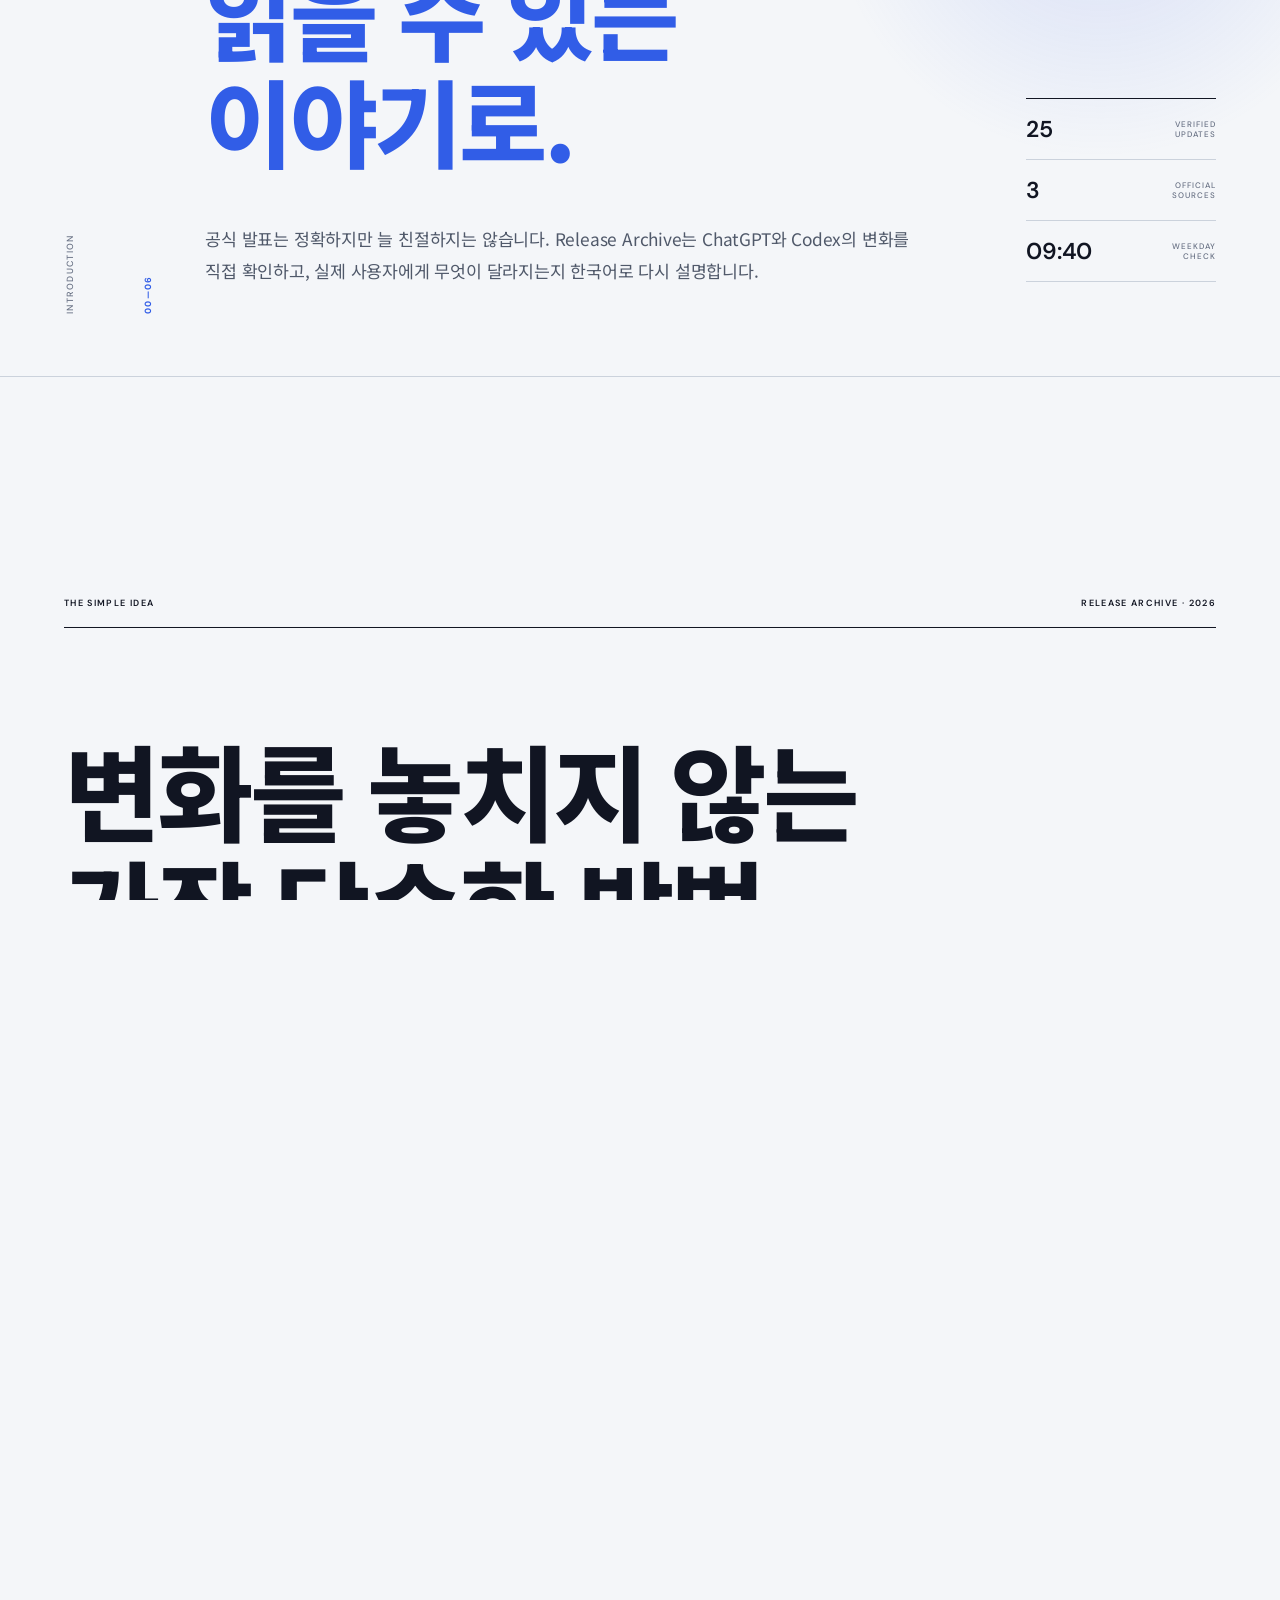
==== commit 63354324: "Tune Korean typography and add kinetic type scenes" ====
--- a/about.html
+++ b/about.html
@@ -32,6 +32,12 @@
           <p><strong>09:40</strong><span>weekday<br>check</span></p>
         </div>
         <div class="hero-stamp">SCROLL<br>TO READ <span>↓</span></div>
+      </section>
+
+      <section class="type-scene" aria-label="프로젝트 핵심 문장">
+        <div class="type-scene-meta"><span>THE SIMPLE IDEA</span><span>RELEASE ARCHIVE · 2026</span></div>
+        <h2><span>변화를 놓치지 않는</span><span>가장 단순한 방법.</span><em>확인하는 일을 맡기는 것.</em></h2>
+        <p>매일 찾는 일을 줄이고, 중요한 변화에만 집중할 수 있도록.</p>
       </section>
 
       <section class="opening section">
@@ -114,6 +120,8 @@
         </div>
       </section>
 
+      <section class="word-ribbon" aria-hidden="true"><div><span>OFFICIAL</span><i>→</i><span>VERIFIED</span><i>→</i><span>PLAIN KOREAN</span><i>→</i><span>USEFUL</span><i>→</i></div></section>
+
       <section class="continuity">
         <p>06 / THE ARCHIVE</p><h2>오늘의 한 줄이 쌓여<br><span>내일의 맥락</span>이 됩니다.</h2><div><p>하루의 공지만 보면 작은 변화처럼 보여도, 날짜순으로 이어 놓으면 제품이 어디로 가는지 보입니다.</p><p>Release Archive가 남기고 싶은 것은 뉴스의 양이 아니라 변화의 흐름입니다.</p></div>
       </section>
--- a/about.css
+++ b/about.css
@@ -13,3 +13,10 @@
 @media(max-width:980px){.hero{grid-template-columns:45px 1fr}.hero-aside{grid-column:2;display:grid;grid-template-columns:repeat(3,1fr)}.hero-aside p{display:block}.hero-aside span{display:block;text-align:left;margin-top:5px}.opening-grid,.selection-intro,.record-intro,.sources-title{grid-template-columns:1fr}.opening-copy{max-width:650px;margin-top:45px}.guides{grid-template-columns:1fr 1fr}.guide-copy{grid-column:1/-1}.process-layout{grid-template-columns:1fr}.process-title{position:relative;top:auto}.record-layout{grid-template-columns:1fr}.record-card{position:relative;top:auto}.continuity{grid-template-columns:50px 1fr}.continuity>div{grid-column:2}.guide-visual{height:540px}}
 @media(max-width:650px){.nav{height:64px}.nav>p{display:none}.hero{grid-template-columns:1fr;padding-top:80px}.hero-index,.hero-stamp{display:none}.hero h1{font-size:52px}.hero-description{font-size:14px;margin-top:35px}.hero-aside{grid-column:1;margin-top:40px}.hero-aside strong{font-size:18px}.section{padding-top:105px;padding-bottom:105px}.section-head{grid-template-columns:38px 100px 1fr;margin-bottom:65px}.opening h2,.selection-intro h2,.record-intro h2,.sources-title h2{font-size:40px}.frictions{grid-template-columns:1fr;margin-top:70px}.frictions li,.frictions li+li{padding:25px 0;border-right:0;border-bottom:1px solid var(--line);min-height:auto}.parallax-scene{height:760px;min-height:0;background-size:auto 120%;}.parallax-copy h2{font-size:43px}.parallax-copy>div{align-items:flex-start;flex-direction:column}.parallax-copy>div i{width:100%}.hover-row{grid-template-columns:45px 1fr;padding:28px 0;gap:8px}.hover-row h3{font-size:20px}.hover-row p{grid-column:2}.hover-row b{display:none}.hover-row:hover{padding:28px 10px}.guides{grid-template-columns:1fr;padding-top:100px;padding-bottom:100px}.guide-copy{grid-column:auto}.guide-visual{height:500px}.process-steps button{grid-template-columns:45px 1fr}.record-parts article{min-height:180px;grid-template-columns:45px 1fr}.record-card>div{padding:45px 24px}.source-list summary{grid-template-columns:42px 1fr auto;min-height:100px}.source-list summary strong{font-size:19px}.source-list details>div{padding-left:42px;display:block;line-height:1.7}.source-list details a{display:block;margin-top:15px}.continuity{grid-template-columns:1fr;min-height:780px}.continuity>p{writing-mode:initial}.continuity h2{font-size:50px}.continuity>div{grid-column:auto}.closing h2{font-size:43px}footer{height:auto;min-height:120px;flex-direction:column;align-items:flex-start;justify-content:center;gap:7px}footer a:last-child{margin:8px 0 0}}
 @media(prefers-reduced-motion:reduce){html{scroll-behavior:auto}.underline:after{transform:scaleX(1)}*{animation:none!important;transition-duration:.01ms!important}}
+
+
+/* Korean typography and Plan A-Z-inspired pacing */
+body{font-family:Pretendard,'Noto Sans KR',-apple-system,BlinkMacSystemFont,'Segoe UI',sans-serif;letter-spacing:-.008em}.hero h1{font-size:clamp(56px,7.5vw,118px);line-height:1.11;letter-spacing:-.035em}.hero-description{line-height:1.82;letter-spacing:-.012em}.opening h2,.selection-intro h2,.record-intro h2,.sources-title h2{line-height:1.18;letter-spacing:-.045em}.guide-copy h2{line-height:1.18;letter-spacing:-.045em}.process-title h2{line-height:1.18;letter-spacing:-.045em}.continuity h2{line-height:1.12;letter-spacing:-.05em}.closing h2{line-height:1.22;letter-spacing:-.045em}.parallax-copy h2{line-height:1.14;letter-spacing:-.045em}.hero-description,.opening-copy p,.selection-intro p,.guide-copy>p:last-child,.process-steps p,.record-parts p,.record-card p,.sources-title p,.source-list details>div,.continuity>div p{line-height:1.85}
+.type-scene{min-height:115svh;padding:clamp(110px,14vw,210px) var(--gutter);background:#f4f6f9;display:flex;flex-direction:column;justify-content:center;overflow:hidden}.type-scene-meta{display:flex;justify-content:space-between;border-bottom:1px solid var(--ink);padding-bottom:18px;margin-bottom:clamp(70px,9vw,135px);font:600 9px var(--latin);letter-spacing:.15em}.type-scene h2{font-size:clamp(58px,8.2vw,126px);line-height:1.11;letter-spacing:-.04em;margin:0;font-weight:800}.type-scene h2 span,.type-scene h2 em{display:block}.type-scene h2 em{font-style:normal;color:var(--blue)}.type-scene>p{align-self:flex-end;width:min(440px,100%);margin:75px 0 0;font-size:14px;line-height:1.8;color:var(--muted)}
+.word-ribbon{height:180px;background:#315de7;color:white;display:flex;align-items:center;overflow:hidden}.word-ribbon>div{display:flex;align-items:center;gap:45px;white-space:nowrap;font:700 clamp(38px,5vw,72px)/1 var(--latin);letter-spacing:-.035em}.word-ribbon i{font-style:normal;font-weight:300;color:#b9caff}
+@media(max-width:650px){.hero h1{font-size:48px;line-height:1.12;letter-spacing:-.04em}.opening h2,.selection-intro h2,.record-intro h2,.sources-title h2{font-size:38px;line-height:1.2;letter-spacing:-.035em}.parallax-copy h2{font-size:40px;line-height:1.18}.guide-copy h2,.process-title h2{line-height:1.2}.type-scene{min-height:900px;padding-left:22px;padding-right:22px}.type-scene h2{font-size:49px;line-height:1.12;letter-spacing:-.04em}.type-scene-meta span:last-child{display:none}.continuity h2{font-size:47px;line-height:1.14}.closing h2{font-size:40px;line-height:1.24}.word-ribbon{height:125px}}
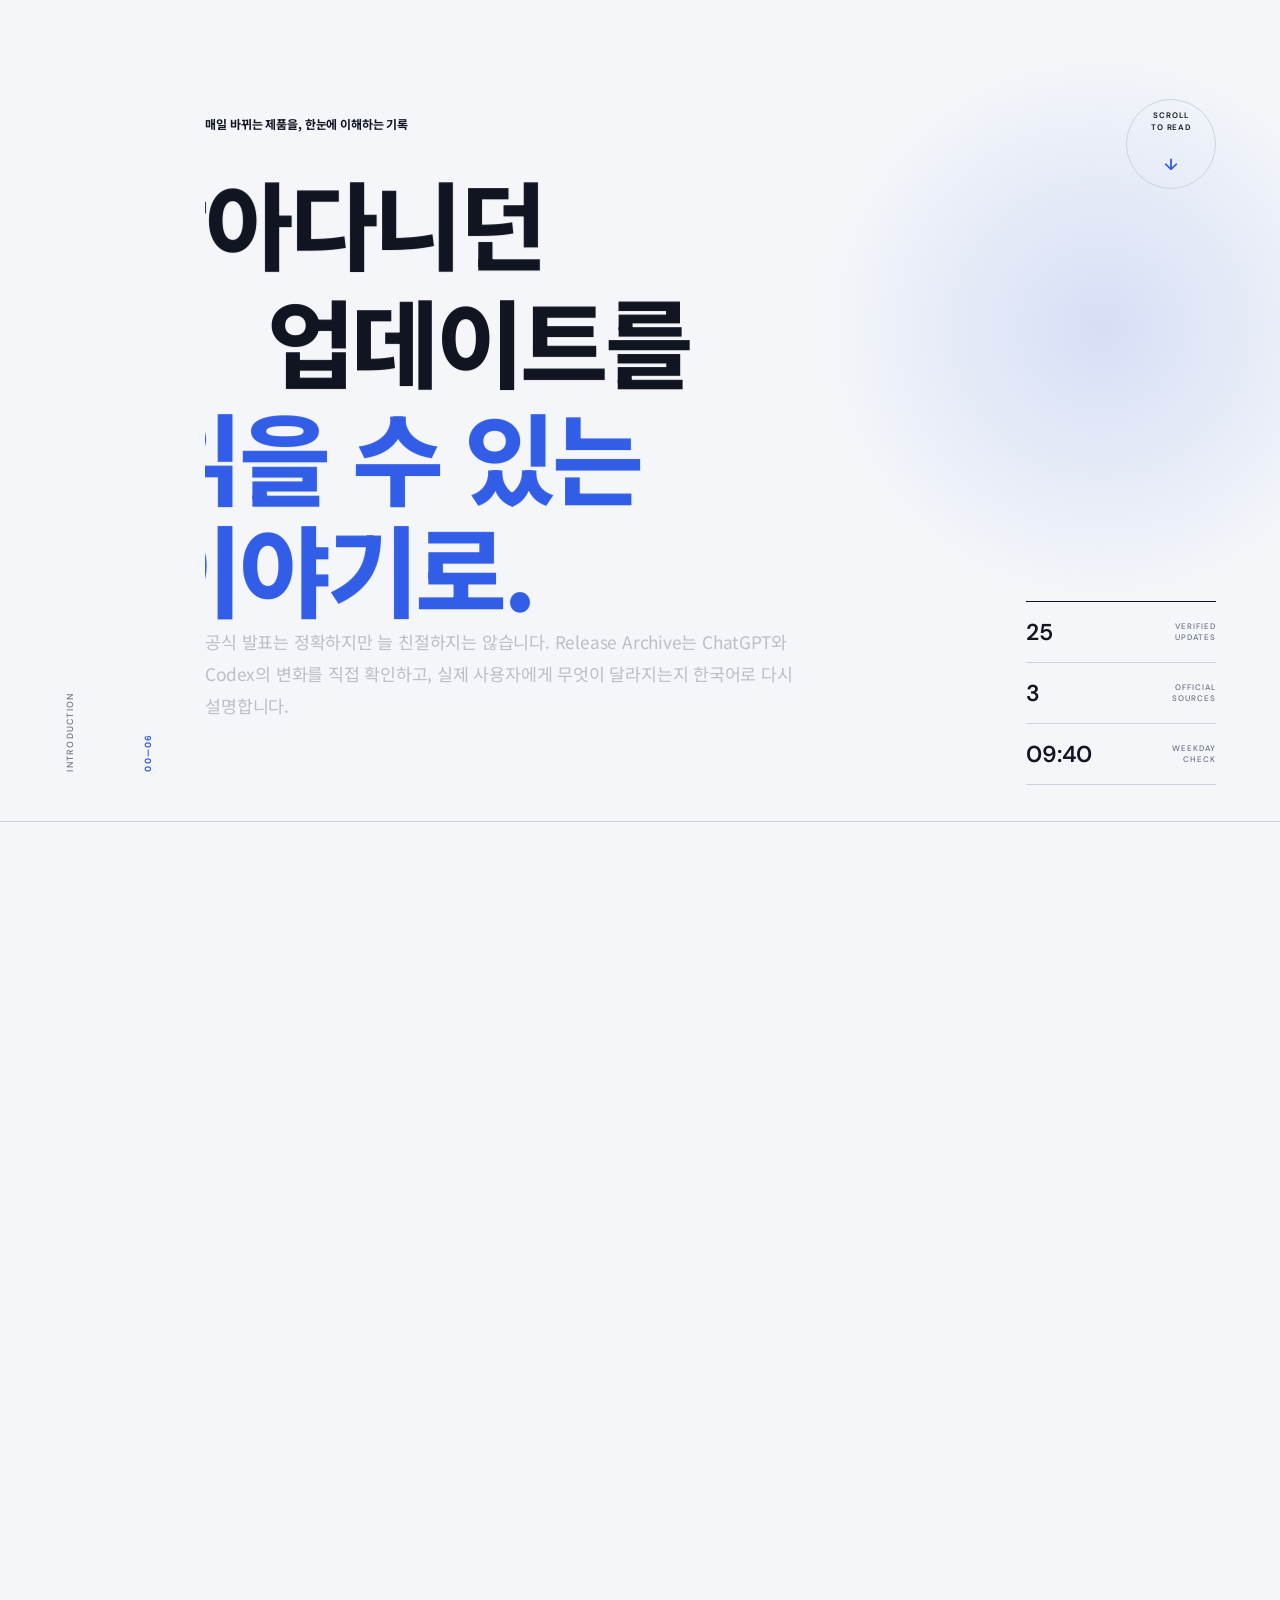
==== commit 70122403: "Add immersive scroll choreography and harden landing" ====
--- a/about.html
+++ b/about.html
@@ -7,6 +7,7 @@
   <meta name="theme-color" content="#f4f6f9" />
   <title>Release Archive를 만든 이유</title>
   <link rel="stylesheet" href="about.css?v=20260902c" />
+  <link rel="stylesheet" href="about.motion.css?v=20260902" />
 </head>
 <body>
   <a class="skip" href="#content">본문으로 바로가기</a>
--- a/about.motion.css
+++ b/about.motion.css
@@ -0,0 +1,30 @@
+/* Scroll choreography layer — intentionally separate from the base editorial layout. */
+body{--ease:cubic-bezier(.16,1,.3,1)}
+.hero,.type-scene,.parallax-scene,.selection,.guides{isolation:isolate}
+.hero h1 span,.hero h1 em,.type-scene h2 span,.type-scene h2 em{will-change:transform,opacity}
+.hero-word{display:block;overflow:hidden;padding:.04em 0 .08em}
+.hero-word>span{display:block}
+.hero .hero-copy{overflow:visible}
+.hero.is-pinned .hero-description{max-width:590px}
+.type-scene{position:relative;background:#111522;color:#f5f7fb}
+.type-scene:before{content:'';position:absolute;inset:0;background:#315de7;transform:scaleY(0);transform-origin:bottom;z-index:-1}
+.type-scene-meta{border-color:rgba(255,255,255,.4)}
+.type-scene>p{color:#c9d2e4}
+.type-scene h2 em{color:#a9bfff}
+.type-scene .scene-counter{position:absolute;right:var(--gutter);bottom:55px;font:600 11px var(--latin);letter-spacing:.14em}
+.parallax-scene{clip-path:inset(7% 4% round 28px);transform-origin:center;will-change:clip-path,transform,background-position}
+.parallax-copy h2 span{display:inline-block}
+.selection{min-height:100svh;overflow:hidden;background:#f4f6f9}
+.selection-list{display:flex;width:max-content;border-top:0;gap:24px;padding-right:var(--gutter)}
+.hover-row{width:min(72vw,1050px);height:54vh;min-height:500px;flex-flex:0 0 auto;flex:0 0 auto;display:flex;flex-direction:column;align-items:flex-start;justify-content:flex-end;padding:clamp(30px,5vw,75px);border:1px solid var(--line);background:#fff;overflow:hidden}
+.hover-row:nth-child(2){background:#315de7;color:#fff;border-color:#315de7}.hover-row:nth-child(3){background:#111827;color:#fff;border-color:#111827}
+.hover-row>span{position:absolute;left:clamp(30px,5vw,75px);top:clamp(30px,5vw,65px);font-size:13px}.hover-row h3{font-size:clamp(42px,5.4vw,78px);line-height:1.12;letter-spacing:-.045em;margin:0 0 32px;max-width:850px}.hover-row p{font-size:15px;max-width:560px;margin:0;line-height:1.85}.hover-row b{position:absolute;right:35px;top:35px}.hover-row:hover{padding:clamp(30px,5vw,75px)}.hover-row:nth-child(2)>span,.hover-row:nth-child(2) p,.hover-row:nth-child(2) b,.hover-row:nth-child(3)>span,.hover-row:nth-child(3) p,.hover-row:nth-child(3) b{color:rgba(255,255,255,.72)}
+.guides{min-height:100svh;overflow:hidden;grid-template-columns:.58fr 1fr 1fr;align-items:stretch}.guide-copy{align-self:center;position:relative;z-index:5}.guide-visual{height:auto;min-height:70svh;align-self:center;clip-path:inset(8% 6% round 4px);will-change:clip-path,transform}.guide-visual img{will-change:transform}.guide-visual>div{transition:transform .5s var(--ease)}.guide-visual:hover>div{transform:translateY(-7px)}
+.process-steps li{transition:padding .55s var(--ease),background .45s}.process-steps li.active h3{color:var(--blue)}
+.record-card{transform-style:preserve-3d;will-change:transform}.record-parts article{transition:opacity .4s,transform .4s}.record-parts article:not(.is-current){opacity:.42}.record-parts article.is-current{transform:translateX(12px)}
+.source-list summary strong{display:inline;background-image:linear-gradient(var(--blue),var(--blue));background-size:0 2px;background-repeat:no-repeat;background-position:0 100%;transition:background-size .65s var(--ease)}.source-list summary:hover strong{background-size:100% 2px}
+.continuity{overflow:hidden}.continuity h2 span{display:inline-block;will-change:transform}
+.motion-cursor{position:fixed;left:0;top:0;width:72px;height:72px;border:1px solid rgba(49,93,231,.6);border-radius:50%;z-index:80;pointer-events:none;display:grid;place-items:center;font:600 8px var(--latin);letter-spacing:.08em;color:var(--blue);opacity:0;transform:translate(-50%,-50%)}
+@media(max-width:980px){.selection-list{width:auto;display:grid;padding-right:0}.hover-row{width:100%;height:auto;min-height:430px}.guides{min-height:auto}.guide-visual{min-height:560px}}
+@media(max-width:650px){.type-scene{min-height:100svh}.parallax-scene{clip-path:inset(3% 14px round 18px)}.selection-list{gap:14px}.hover-row{min-height:410px;padding:28px}.hover-row:hover{padding:28px}.hover-row>span{left:28px;top:28px}.hover-row h3{font-size:38px}.guides{display:block}.guide-copy{margin-bottom:70px}.guide-visual{min-height:500px;margin-top:14px}.motion-cursor{display:none}.record-parts article:not(.is-current){opacity:1}.record-parts article.is-current{transform:none}}
+@media(prefers-reduced-motion:reduce){.parallax-scene{clip-path:none}.record-parts article:not(.is-current){opacity:1}.motion-cursor{display:none}}
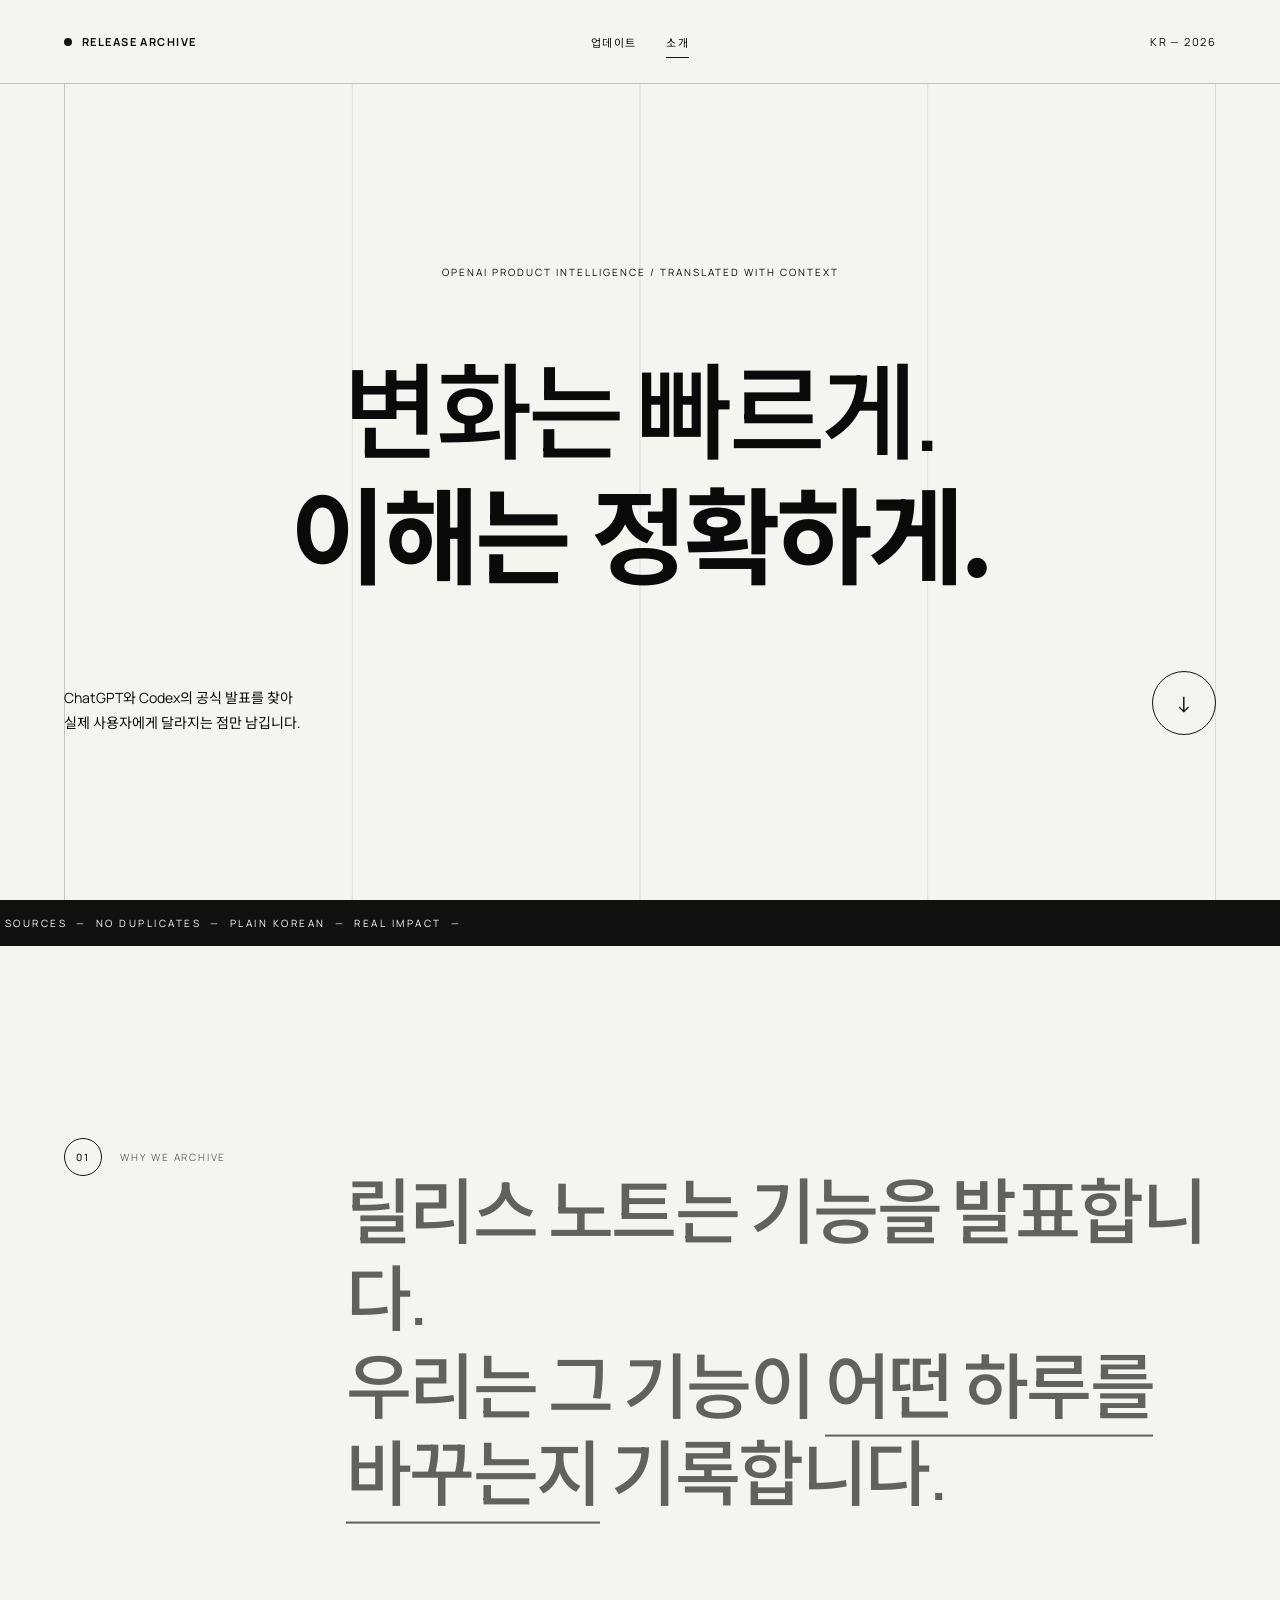
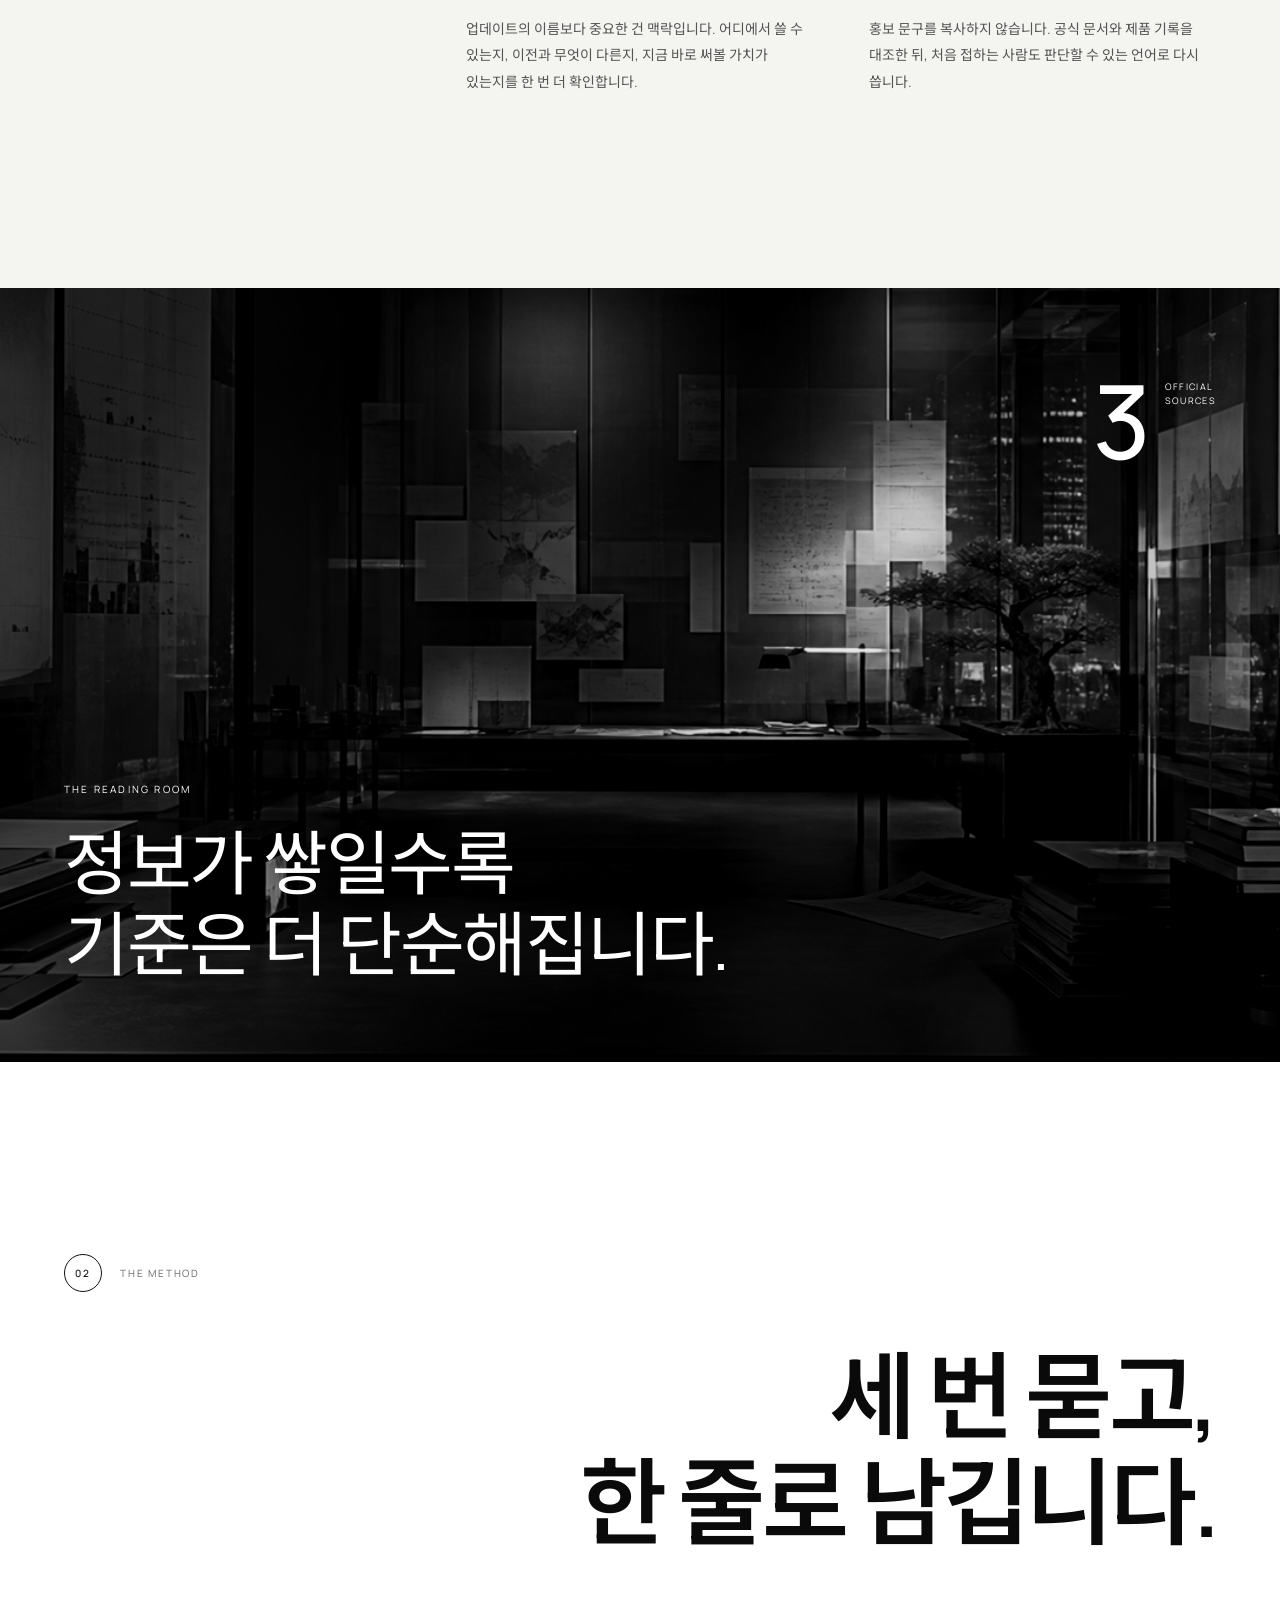
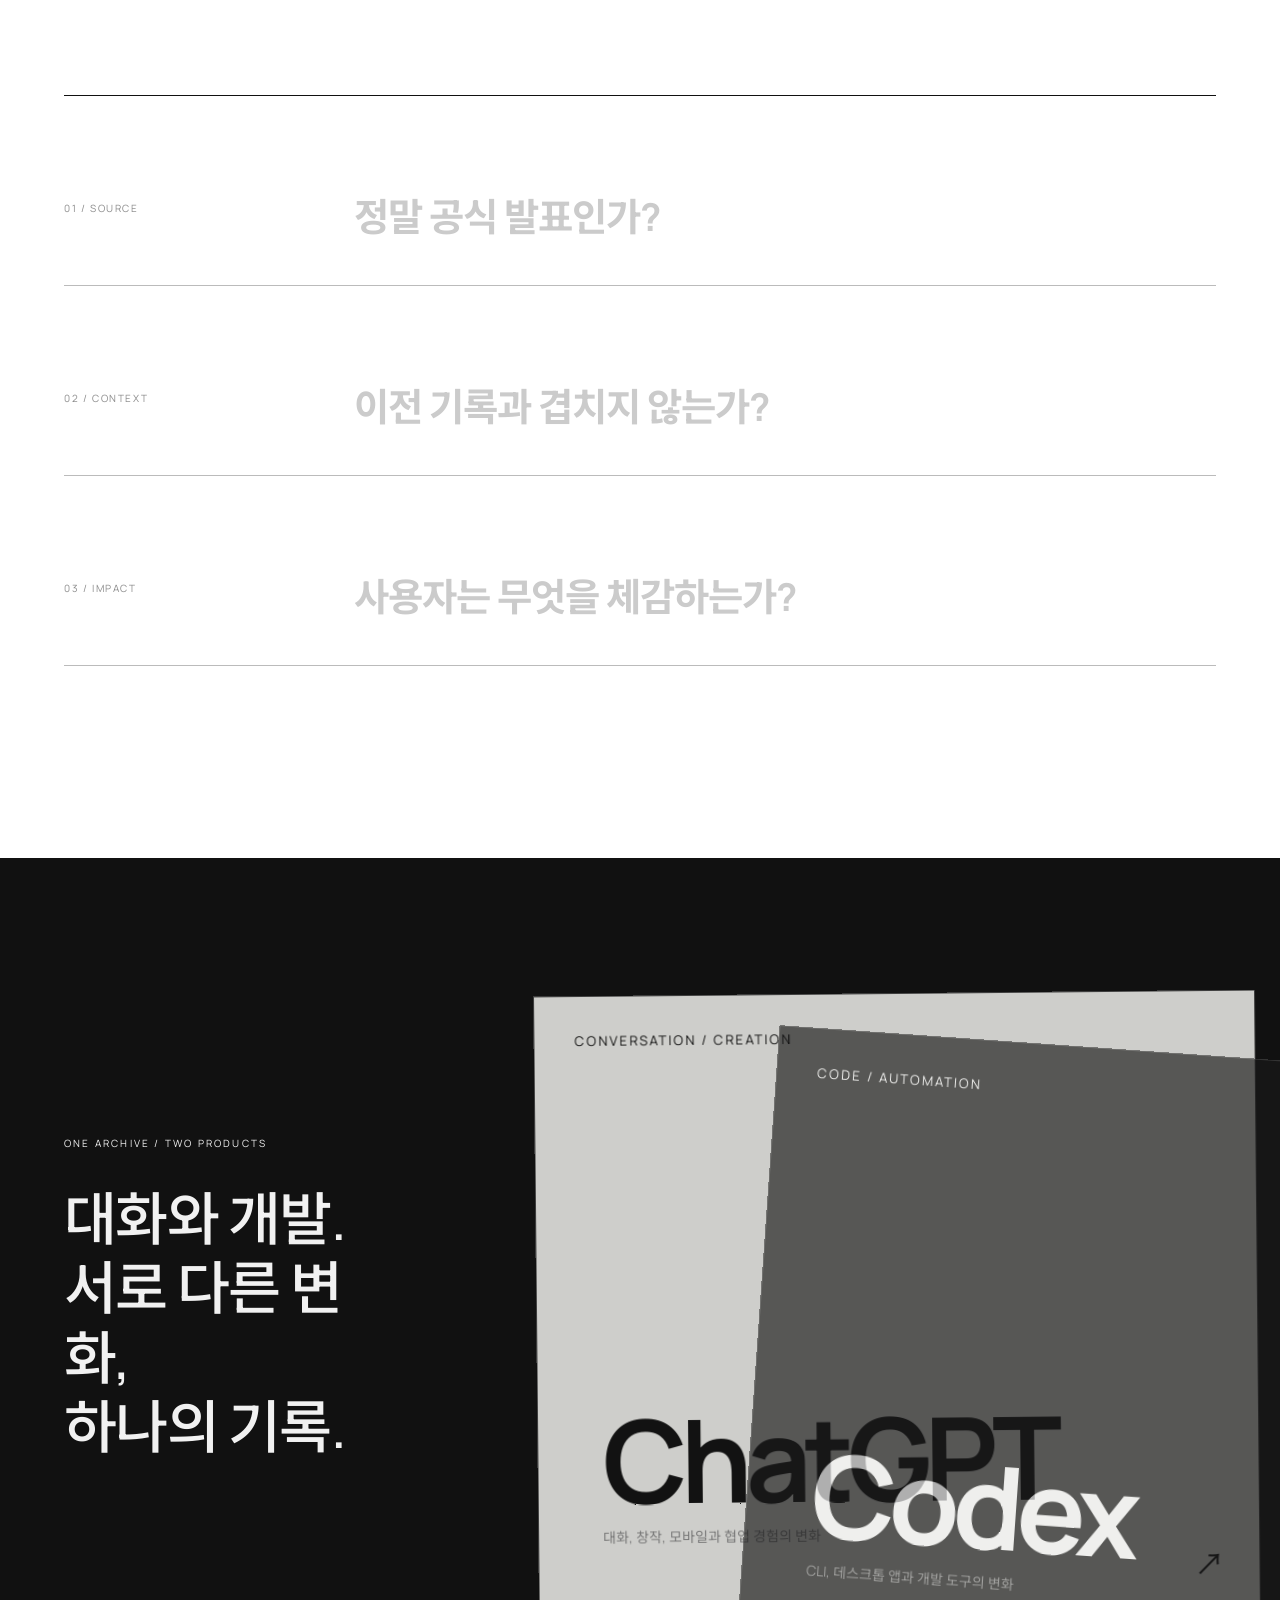
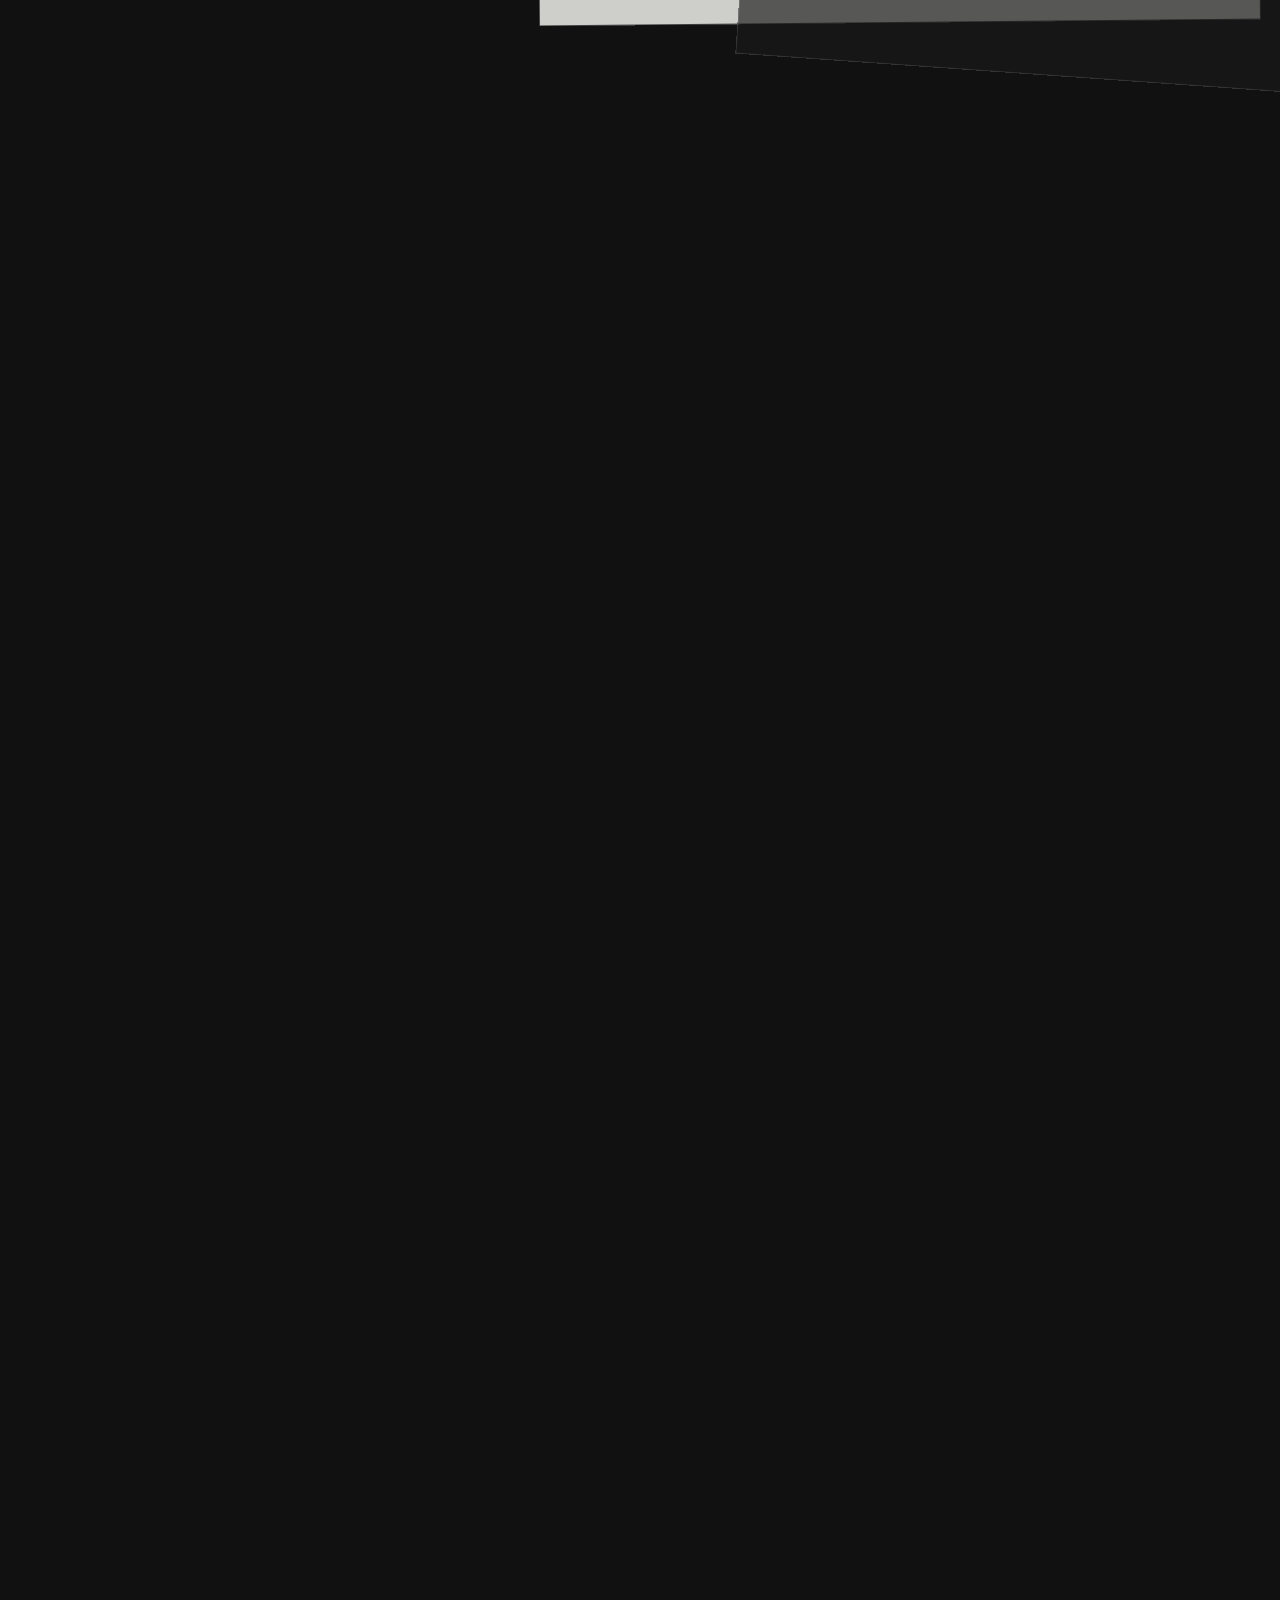
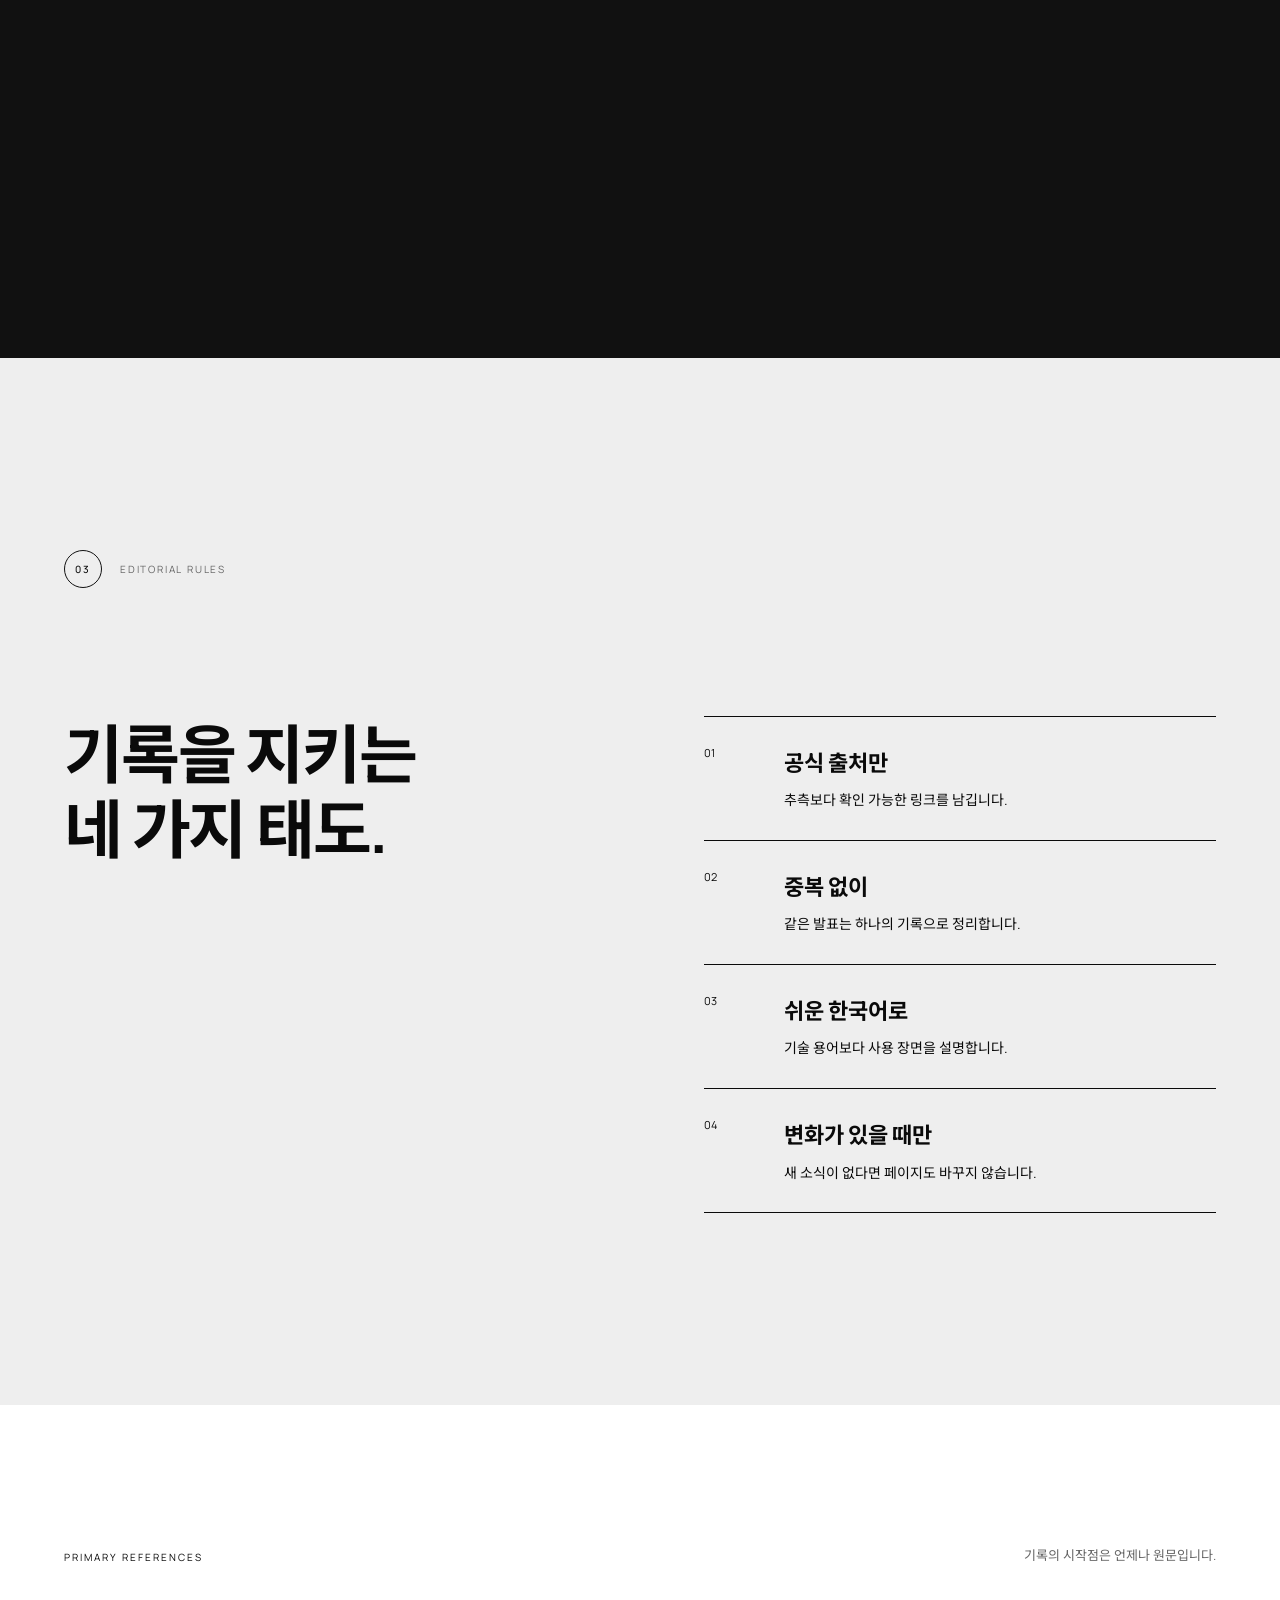
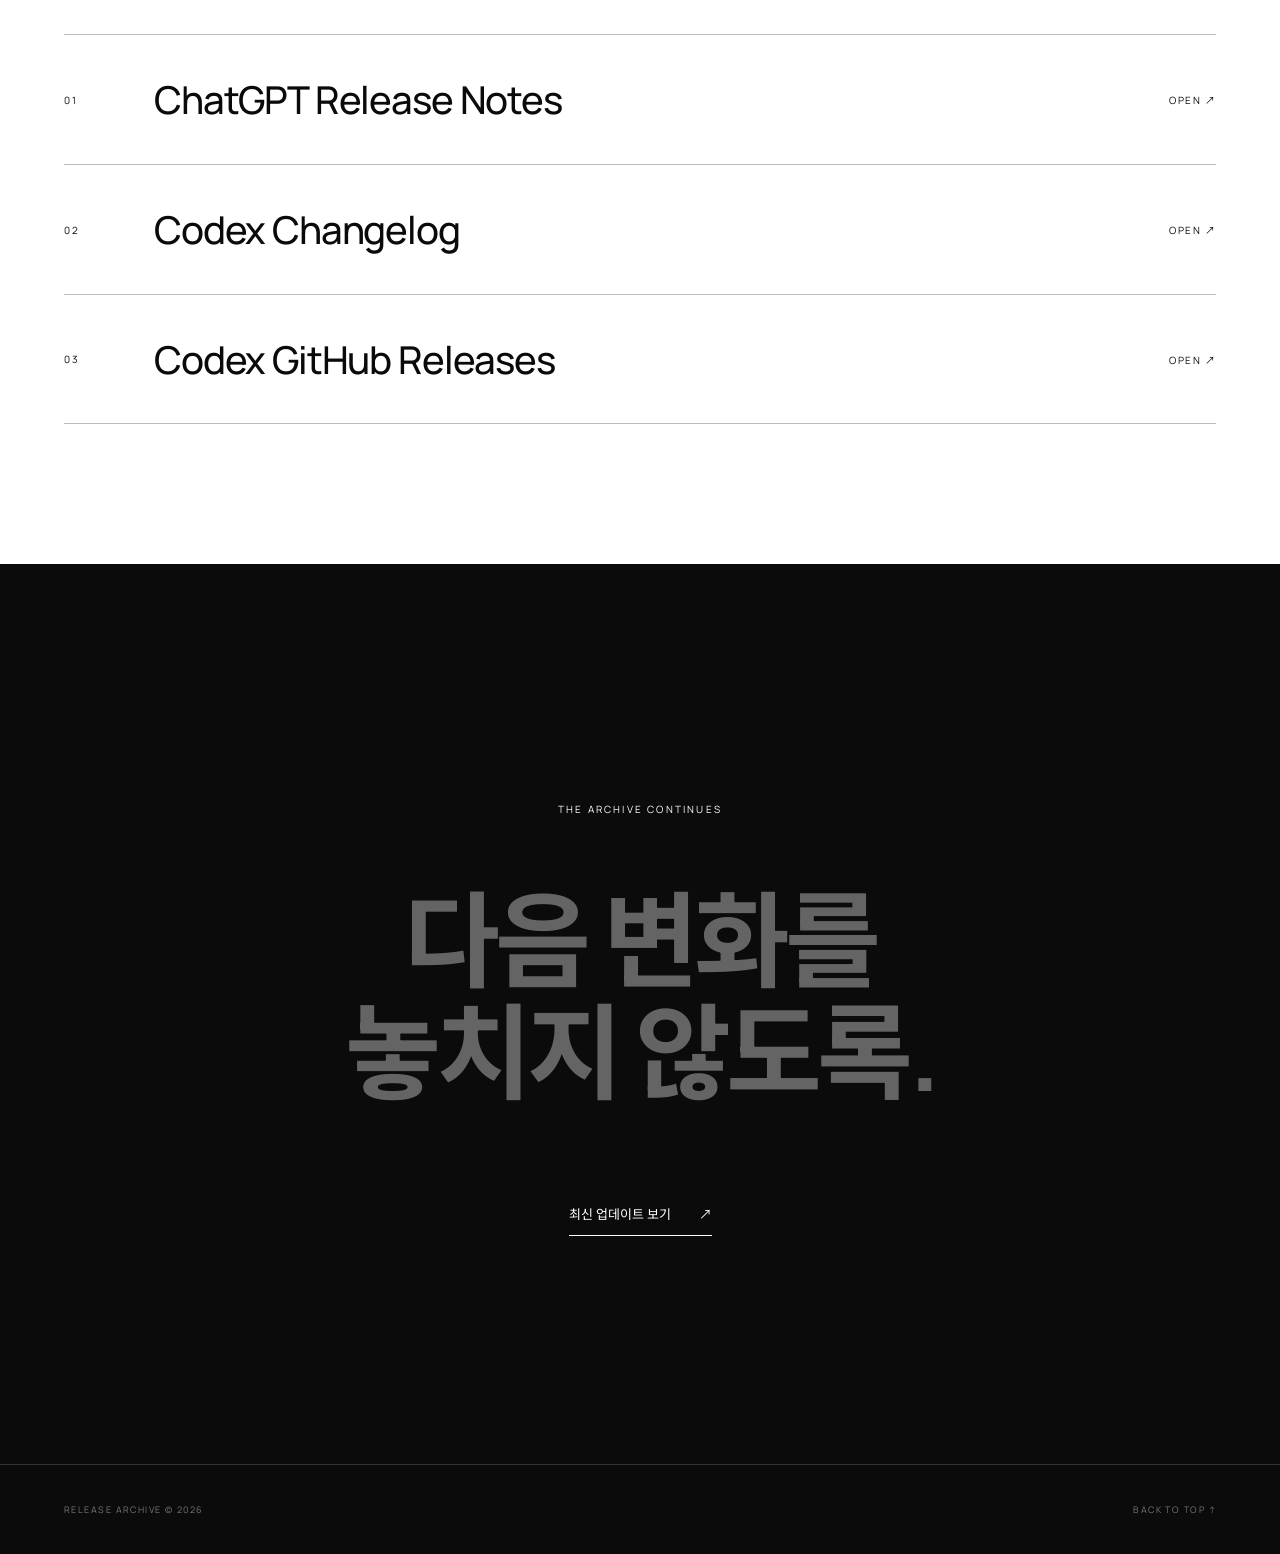
==== commit 538eac1a: "Replace about page with v4 design" ====
--- a/about.html
+++ b/about.html
@@ -1,138 +1,85 @@
 <!doctype html>
 <html lang="ko">
 <head>
-  <meta charset="utf-8" />
-  <meta name="viewport" content="width=device-width,initial-scale=1" />
-  <meta name="description" content="ChatGPT와 Codex의 변화를 확인하고 쉬운 한국어로 기록하는 Release Archive 제작 이야기" />
-  <meta name="theme-color" content="#f4f6f9" />
-  <title>Release Archive를 만든 이유</title>
-  <link rel="stylesheet" href="about.css?v=20260902c" />
-  <link rel="stylesheet" href="about.motion.css?v=20260902" />
+  <meta charset="UTF-8">
+  <meta name="viewport" content="width=device-width, initial-scale=1.0">
+  <meta name="description" content="ChatGPT와 Codex의 공식 업데이트를 읽기 쉬운 한국어로 기록하는 Release Archive 소개">
+  <title>소개 · Release Archive</title>
+  <link rel="preconnect" href="https://fonts.googleapis.com">
+  <link rel="preconnect" href="https://fonts.gstatic.com" crossorigin>
+  <link href="https://fonts.googleapis.com/css2?family=Manrope:wght@400;500;600;700&family=Noto+Sans+KR:wght@400;500;600;700&display=swap" rel="stylesheet">
+  <link rel="stylesheet" href="about.css?v=20260902d">
 </head>
 <body>
-  <a class="skip" href="#content">본문으로 바로가기</a>
-  <div class="reading-progress" aria-hidden="true"><span></span></div>
-  <div id="smooth-wrapper"><div id="smooth-content">
-    <header class="nav">
-      <a class="brand" href="index.html"><i></i><span>RELEASE<br>ARCHIVE</span></a>
-      <p>PROJECT NOTE · 2026</p>
-      <a class="nav-link stagger" href="index.html">업데이트 보기 <b>↗</b></a>
-    </header>
+  <div class="loader" aria-hidden="true"><span></span><p>RELEASE / ARCHIVE</p><span></span></div>
+  <header class="site-head">
+    <a class="wordmark" href="index.html"><i></i>Release Archive</a>
+    <nav aria-label="주요 메뉴"><a href="index.html">업데이트</a><a class="is-current" href="about.html">소개</a></nav>
+    <span class="head-index">KR — 2026</span>
+  </header>
 
-    <main id="content">
-      <section class="hero">
-        <div class="hero-index"><span>INTRODUCTION</span><b>00—06</b></div>
-        <div class="hero-copy">
-          <p class="kicker">매일 바뀌는 제품을, 한눈에 이해하는 기록</p>
-          <h1><span>찾아다니던</span><span>업데이트를</span><em>읽을 수 있는 이야기로.</em></h1>
-          <p class="hero-description">공식 발표는 정확하지만 늘 친절하지는 않습니다. Release Archive는 ChatGPT와 Codex의 변화를 직접 확인하고, 실제 사용자에게 무엇이 달라지는지 한국어로 다시 설명합니다.</p>
+  <main>
+    <section class="hero" aria-labelledby="hero-title">
+      <div class="hero-grid" aria-hidden="true"></div>
+      <p class="hero-kicker">OpenAI product intelligence / translated with context</p>
+      <h1 id="hero-title"><span class="line"><em>변화는 빠르게.</em></span><span class="line"><em>이해는 정확하게.</em></span></h1>
+      <div class="hero-foot"><p>ChatGPT와 Codex의 공식 발표를 찾아<br>실제 사용자에게 달라지는 점만 남깁니다.</p><a href="#manifesto" class="round-link" aria-label="소개 계속 읽기">↓</a></div>
+      <div class="orbit-word" aria-hidden="true">RELEASE • CONTEXT • IMPACT • RELEASE • CONTEXT • IMPACT •</div>
+    </section>
+
+    <section class="ticker" aria-label="기록 원칙"><div>OFFICIAL SOURCES&nbsp;&nbsp;—&nbsp;&nbsp;NO DUPLICATES&nbsp;&nbsp;—&nbsp;&nbsp;PLAIN KOREAN&nbsp;&nbsp;—&nbsp;&nbsp;REAL IMPACT&nbsp;&nbsp;—&nbsp;&nbsp;</div></section>
+
+    <section class="manifesto section" id="manifesto">
+      <div class="section-mark"><b>01</b><span>WHY WE ARCHIVE</span></div>
+      <div class="manifesto-copy">
+        <p class="lead">릴리스 노트는 기능을 발표합니다.<br>우리는 그 기능이 <span>어떤 하루를 바꾸는지</span> 기록합니다.</p>
+        <div class="copy-columns"><p>업데이트의 이름보다 중요한 건 맥락입니다. 어디에서 쓸 수 있는지, 이전과 무엇이 다른지, 지금 바로 써볼 가치가 있는지를 한 번 더 확인합니다.</p><p>홍보 문구를 복사하지 않습니다. 공식 문서와 제품 기록을 대조한 뒤, 처음 접하는 사람도 판단할 수 있는 언어로 다시 씁니다.</p></div>
+      </div>
+    </section>
+
+    <section class="image-break" aria-label="공식 발표를 읽고 정리하는 작업 공간">
+      <div class="image-layer"></div><div class="image-shade"></div>
+      <div class="image-caption"><span>THE READING ROOM</span><p>정보가 쌓일수록<br>기준은 더 단순해집니다.</p></div>
+      <div class="image-counter"><b>03</b><span>official<br>sources</span></div>
+    </section>
+
+    <section class="method section" aria-labelledby="method-title">
+      <div class="section-mark"><b>02</b><span>THE METHOD</span></div>
+      <h2 id="method-title">세 번 묻고,<br>한 줄로 남깁니다.</h2>
+      <div class="method-list">
+        <article><span>01 / SOURCE</span><h3>정말 공식 발표인가?</h3><p>ChatGPT 릴리스 노트, Codex changelog, GitHub Releases에서 원문과 날짜를 확인합니다.</p></article>
+        <article><span>02 / CONTEXT</span><h3>이전 기록과 겹치지 않는가?</h3><p>제목이 달라도 같은 변경이면 합칩니다. 새로 확인된 정보만 기록에 보탭니다.</p></article>
+        <article><span>03 / IMPACT</span><h3>사용자는 무엇을 체감하는가?</h3><p>기능 목록 대신 작업 방식, 사용량, 접근 범위가 실제로 어떻게 달라지는지 설명합니다.</p></article>
+      </div>
+    </section>
+
+    <section class="lens" aria-label="두 제품을 보는 하나의 관점">
+      <div class="lens-stage">
+        <div class="lens-copy"><span>ONE ARCHIVE / TWO PRODUCTS</span><h2>대화와 개발.<br>서로 다른 변화,<br>하나의 기록.</h2></div>
+        <div class="lens-cards">
+          <a href="index.html?product=chatgpt" class="product-card light"><small>CONVERSATION / CREATION</small><strong>ChatGPT</strong><p>대화, 창작, 모바일과 협업 경험의 변화</p><i>↗</i></a>
+          <a href="index.html?product=codex" class="product-card dark"><small>CODE / AUTOMATION</small><strong>Codex</strong><p>CLI, 데스크톱 앱과 개발 도구의 변화</p><i>↗</i></a>
         </div>
-        <div class="hero-aside">
-          <p><strong data-count>25</strong><span>verified<br>updates</span></p>
-          <p><strong>3</strong><span>official<br>sources</span></p>
-          <p><strong>09:40</strong><span>weekday<br>check</span></p>
-        </div>
-        <div class="hero-stamp">SCROLL<br>TO READ <span>↓</span></div>
-      </section>
+      </div>
+    </section>
 
-      <section class="type-scene" aria-label="프로젝트 핵심 문장">
-        <div class="type-scene-meta"><span>THE SIMPLE IDEA</span><span>RELEASE ARCHIVE · 2026</span></div>
-        <h2><span>변화를 놓치지 않는</span><span>가장 단순한 방법.</span><em>확인하는 일을 맡기는 것.</em></h2>
-        <p>매일 찾는 일을 줄이고, 중요한 변화에만 집중할 수 있도록.</p>
-      </section>
+    <section class="principles section">
+      <div class="section-mark"><b>03</b><span>EDITORIAL RULES</span></div>
+      <div class="principles-grid"><h2>기록을 지키는<br>네 가지 태도.</h2><ol><li><span>01</span><p><b>공식 출처만</b>추측보다 확인 가능한 링크를 남깁니다.</p></li><li><span>02</span><p><b>중복 없이</b>같은 발표는 하나의 기록으로 정리합니다.</p></li><li><span>03</span><p><b>쉬운 한국어로</b>기술 용어보다 사용 장면을 설명합니다.</p></li><li><span>04</span><p><b>변화가 있을 때만</b>새 소식이 없다면 페이지도 바꾸지 않습니다.</p></li></ol></div>
+    </section>
 
-      <section class="opening section">
-        <header class="section-head"><span>01</span><p>시작점</p><i></i></header>
-        <div class="opening-grid">
-          <h2>새 기능은 많지만,<br>내가 알아야 할 변화는<br><em class="underline">생각보다 적습니다.</em></h2>
-          <div class="opening-copy"><p>릴리스 노트, 변경 기록, GitHub 릴리스는 서로 다른 시간에 갱신됩니다. 같은 발표가 반복되기도 하고, 실제 사용에는 큰 영향이 없는 내부 변경도 섞여 있습니다.</p><p>그래서 더 많이 모으는 대신, <b>확인할 가치가 있는 변화만 남기는 일</b>부터 시작했습니다.</p></div>
-        </div>
-        <ol class="frictions">
-          <li><span>01</span><h3>흩어진 발표</h3><p>제품마다 다른 문서와 저장소를 오가야 합니다.</p></li>
-          <li><span>02</span><h3>어려운 원문</h3><p>정확한 설명 속에서 나에게 필요한 의미를 찾아야 합니다.</p></li>
-          <li><span>03</span><h3>사라지는 흐름</h3><p>오늘의 발표만으로는 제품이 향하는 방향을 보기 어렵습니다.</p></li>
-        </ol>
-      </section>
+    <section class="sources">
+      <div class="source-head"><span>PRIMARY REFERENCES</span><p>기록의 시작점은 언제나 원문입니다.</p></div>
+      <a href="https://help.openai.com/en/articles/6825453-chatgpt-release-notes" target="_blank" rel="noopener noreferrer"><span>01</span><b>ChatGPT Release Notes</b><i>OPEN ↗</i></a>
+      <a href="https://developers.openai.com/codex/changelog" target="_blank" rel="noopener noreferrer"><span>02</span><b>Codex Changelog</b><i>OPEN ↗</i></a>
+      <a href="https://github.com/openai/codex/releases" target="_blank" rel="noopener noreferrer"><span>03</span><b>Codex GitHub Releases</b><i>OPEN ↗</i></a>
+    </section>
 
-      <section class="parallax-scene" aria-label="업데이트를 편집하는 스튜디오">
-        <div class="parallax-shade"></div>
-        <div class="parallax-copy">
-          <p>FROM SIGNAL TO STORY</p>
-          <h2>원문을 그대로 옮기지 않고,<br><span>맥락을 편집합니다.</span></h2>
-          <div><p>발표 날짜</p><i></i><p>핵심 변화</p><i></i><p>사용자 영향</p></div>
-        </div>
-        <small>Release Archive · Editorial desk</small>
-      </section>
-
-      <section class="selection section">
-        <header class="section-head"><span>02</span><p>선별 기준</p><i></i></header>
-        <div class="selection-intro"><h2>모든 변경이<br>기록이 되지는 않습니다.</h2><p>한 건의 소식을 추가하기 전, 세 가지 질문을 거칩니다.</p></div>
-        <div class="selection-list">
-          <article class="hover-row"><span>Q1</span><h3>처음 발표된 내용인가?</h3><p>다른 문서에서 이미 기록한 발표라면 하나로 합칩니다.</p><b>ORIGINAL</b></article>
-          <article class="hover-row"><span>Q2</span><h3>사용자가 체감할 변화인가?</h3><p>기능, 사용량, 제공 범위처럼 실제 경험을 바꾸는지 봅니다.</p><b>RELEVANT</b></article>
-          <article class="hover-row"><span>Q3</span><h3>공식 자료로 확인되는가?</h3><p>추측과 소문이 아니라 직접 연결할 수 있는 원문을 찾습니다.</p><b>VERIFIED</b></article>
-        </div>
-      </section>
-
-      <section class="guides">
-        <div class="guide-copy">
-          <p>VISUAL INDEX</p><h2>긴 기록 속에서<br>제품을 먼저<br>알아보도록.</h2><p>두 캐릭터는 공식 마스코트가 아니라, 업데이트의 성격을 빠르게 구분하기 위해 이 아카이브에서 만든 안내자입니다.</p>
-        </div>
-        <div class="guide-visual chatgpt"><span>01 / CONVERSATION</span><img src="images/chatgpt-character.png" alt="ChatGPT 업데이트 안내 캐릭터"><div><strong>ChatGPT</strong><small>대화 · 음성 · 창작 · 협업</small></div></div>
-        <div class="guide-visual codex"><span>02 / BUILDER</span><img src="images/codex-character.png" alt="Codex 업데이트 안내 캐릭터"><div><strong>Codex</strong><small>코드 · 자동화 · 개발 도구</small></div></div>
-      </section>
-
-      <section class="process section">
-        <header class="section-head"><span>03</span><p>하루의 흐름</p><i></i></header>
-        <div class="process-layout">
-          <div class="process-title"><p>WEEKDAYS · 09:40 KST</p><h2>한 번의 기록이<br>만들어지는 과정.</h2><div class="process-meter"><span></span></div><small data-process-status>01 / 예약 실행</small></div>
-          <ol class="process-steps">
-            <li class="active" data-process="0"><button><span>01</span><div><small>TRIGGER</small><h3>시간이 되면 시작합니다.</h3><p>평일 오전 9시 40분, 마지막 기록 이후의 발표를 확인합니다.</p></div></button></li>
-            <li data-process="1"><button><span>02</span><div><small>VERIFY</small><h3>공식 자료를 대조합니다.</h3><p>세 곳의 날짜와 내용을 비교해 새 소식과 중복을 구분합니다.</p></div></button></li>
-            <li data-process="2"><button><span>03</span><div><small>TRANSLATE</small><h3>사용자의 말로 바꿉니다.</h3><p>기술 용어를 줄이고 실제로 무엇이 달라지는지 설명합니다.</p></div></button></li>
-            <li data-process="3"><button><span>04</span><div><small>PUBLISH</small><h3>검증된 내용만 공개합니다.</h3><p>페이지를 갱신하고 오류를 검사한 뒤 웹에 반영합니다.</p></div></button></li>
-          </ol>
-        </div>
-      </section>
-
-      <section class="record section">
-        <header class="section-head light"><span>04</span><p>기록의 구조</p><i></i></header>
-        <div class="record-intro"><h2>원문 한 편이<br>네 겹의 정보가 됩니다.</h2><p>아래로 읽을수록 오른쪽 예시 카드가 완성됩니다.</p></div>
-        <div class="record-layout">
-          <div class="record-parts">
-            <article data-part="0"><span>01</span><div><h3>발표 날짜</h3><p>게시일과 실제 배포일이 다르면 구분합니다.</p></div></article>
-            <article data-part="1"><span>02</span><div><h3>핵심 변경</h3><p>조건과 제공 범위를 놓치지 않고 요약합니다.</p></div></article>
-            <article data-part="2"><span>03</span><div><h3>사용자 영향</h3><p>그래서 내 사용법이 어떻게 달라지는지 씁니다.</p></div></article>
-            <article data-part="3"><span>04</span><div><h3>공식 출처</h3><p>직접 확인할 수 있는 가장 가까운 원문을 연결합니다.</p></div></article>
-          </div>
-          <aside class="record-card">
-            <header><span>CODEX</span><time>2026.09.02</time></header><div><small>USAGE · ACCOUNT</small><h3>사용량을 한곳에서<br>확인할 수 있습니다.</h3><p>ChatGPT와 Codex에서 남은 사용량을 함께 확인해 작업 계획을 세우기 쉬워졌습니다.</p></div><footer><span>한눈에 보기</span><strong>확인 경로가 하나로 줄었습니다.</strong></footer>
-          </aside>
-        </div>
-      </section>
-
-      <section class="sources section">
-        <header class="section-head"><span>05</span><p>신뢰의 기준</p><i></i></header>
-        <div class="sources-title"><h2>빠른 소식보다<br><em class="underline">확실한 출처를 먼저.</em></h2><p>각 항목을 열면 이 아카이브에서 무엇을 확인하는지 볼 수 있습니다.</p></div>
-        <div class="source-list">
-          <details><summary><span>01</span><strong>ChatGPT 공식 릴리스 노트</strong><i>+</i></summary><div><p>웹과 앱의 새 기능, 제공 범위와 출시 시점을 확인합니다.</p><a href="https://help.openai.com/en/articles/6825453-chatgpt-release-notes" target="_blank" rel="noreferrer">원문 보기 ↗</a></div></details>
-          <details><summary><span>02</span><strong>Codex 공식 변경 기록</strong><i>+</i></summary><div><p>Codex 앱과 CLI, 모델과 에이전트 기능의 변화를 확인합니다.</p><a href="https://developers.openai.com/codex/changelog" target="_blank" rel="noreferrer">원문 보기 ↗</a></div></details>
-          <details><summary><span>03</span><strong>OpenAI Codex GitHub Releases</strong><i>+</i></summary><div><p>버전별 배포일과 세부 변경 내역을 공식 저장소에서 대조합니다.</p><a href="https://github.com/openai/codex/releases" target="_blank" rel="noreferrer">원문 보기 ↗</a></div></details>
-        </div>
-      </section>
-
-      <section class="word-ribbon" aria-hidden="true"><div><span>OFFICIAL</span><i>→</i><span>VERIFIED</span><i>→</i><span>PLAIN KOREAN</span><i>→</i><span>USEFUL</span><i>→</i></div></section>
-
-      <section class="continuity">
-        <p>06 / THE ARCHIVE</p><h2>오늘의 한 줄이 쌓여<br><span>내일의 맥락</span>이 됩니다.</h2><div><p>하루의 공지만 보면 작은 변화처럼 보여도, 날짜순으로 이어 놓으면 제품이 어디로 가는지 보입니다.</p><p>Release Archive가 남기고 싶은 것은 뉴스의 양이 아니라 변화의 흐름입니다.</p></div>
-      </section>
-
-      <section class="closing">
-        <p>찾아 헤매는 시간은 줄이고,<br>변화를 이해하는 시간은 늘리도록.</p><h2>확인은 우리가 할게요.<br><em>당신은 필요한 것만 읽으세요.</em></h2><a class="stagger" href="index.html">최신 업데이트 보기 <span>→</span></a>
-      </section>
-    </main>
-    <footer><a href="index.html">RELEASE ARCHIVE</a><p>ChatGPT & Codex updates, translated for people.</p><a href="#content">TOP ↑</a></footer>
-  </div></div>
-  <script src="vendor/gsap/gsap.min.js"></script><script src="vendor/gsap/ScrollTrigger.min.js"></script><script src="vendor/gsap/ScrollSmoother.min.js"></script><script src="about.js?v=20260902c"></script>
+    <section class="closing"><p>THE ARCHIVE CONTINUES</p><h2>다음 변화를<br>놓치지 않도록.</h2><a href="index.html">최신 업데이트 보기 <span>↗</span></a></section>
+  </main>
+  <footer><span>RELEASE ARCHIVE © 2026</span><a href="#top">BACK TO TOP ↑</a></footer>
+  <script src="vendor/gsap/gsap.min.js"></script>
+  <script src="vendor/gsap/ScrollTrigger.min.js"></script>
+  <script src="about.js?v=20260902d"></script>
 </body>
 </html>
--- a/about.css
+++ b/about.css
@@ -1,22 +1,16 @@
-@import url('https://fonts.googleapis.com/css2?family=DM+Sans:wght@400;500;600;700&family=Noto+Sans+KR:wght@400;500;600;700;800&display=swap');
-:root{--bg:#f4f6f9;--ink:#111522;--muted:#687184;--line:#cbd2dc;--blue:#315de7;--pale:#dce6ff;--night:#111827;--gutter:clamp(22px,5vw,82px);--sy:clamp(110px,13vw,200px);--sans:'Noto Sans KR',sans-serif;--latin:'DM Sans',sans-serif}*{box-sizing:border-box}html{scroll-behavior:smooth}body{margin:0;background:var(--bg);color:var(--ink);font-family:var(--sans);letter-spacing:-.018em;word-break:keep-all;overflow-x:hidden}a{color:inherit;text-decoration:none}button{font:inherit}.skip{position:fixed;left:16px;top:-80px;background:#fff;padding:12px 16px;z-index:100}.skip:focus{top:12px}.reading-progress{position:fixed;inset:0 0 auto;z-index:99;height:2px}.reading-progress span{display:block;width:0;height:100%;background:var(--blue)}#smooth-wrapper{overflow:hidden}#smooth-content{overflow:visible}.nav{height:78px;padding:0 var(--gutter);display:grid;grid-template-columns:1fr auto 1fr;align-items:center;border-bottom:1px solid var(--line);background:rgba(244,246,249,.88);backdrop-filter:blur(14px);position:relative;z-index:20}.brand{display:flex;gap:10px;align-items:center;font:700 11px/1.05 var(--latin);letter-spacing:.07em}.brand i{width:13px;height:13px;background:var(--blue);border-radius:50%}.nav>p{font:500 10px var(--latin);letter-spacing:.16em}.nav-link{justify-self:end;font-size:12px;font-weight:700;display:flex;gap:9px}.nav-link b{font-size:15px}
-.hero{min-height:calc(100svh - 78px);padding:clamp(70px,9vw,130px) var(--gutter) 62px;display:grid;grid-template-columns:90px minmax(0,1fr) 190px;gap:4vw;align-items:center;position:relative;border-bottom:1px solid var(--line)}.hero:before{content:'';position:absolute;right:-9vw;top:4%;width:46vw;height:46vw;background:radial-gradient(circle,rgba(80,119,237,.18),transparent 66%);pointer-events:none}.hero-index{height:100%;display:flex;flex-direction:column;justify-content:space-between;font:500 9px var(--latin);letter-spacing:.14em;color:var(--muted);writing-mode:vertical-rl;transform:rotate(180deg)}.hero-index b{color:var(--blue)}.kicker{font-size:12px;font-weight:700;margin:0 0 33px}.hero h1{font-size:clamp(58px,8.3vw,132px);line-height:.91;letter-spacing:-.085em;margin:0;font-weight:800}.hero h1 span,.hero h1 em{display:block}.hero h1 em{font-style:normal;color:var(--blue)}.hero-description{font-size:clamp(15px,1.35vw,19px);line-height:1.9;color:#50596a;max-width:710px;margin:50px 0 0}.hero-aside{border-top:1px solid var(--ink);align-self:end;margin-bottom:32px}.hero-aside p{display:flex;justify-content:space-between;align-items:center;padding:15px 0;border-bottom:1px solid var(--line);margin:0}.hero-aside strong{font:600 23px var(--latin)}.hero-aside span{font:500 8px/1.3 var(--latin);letter-spacing:.12em;text-transform:uppercase;color:var(--muted);text-align:right}.hero-stamp{position:absolute;right:var(--gutter);top:12%;width:90px;height:90px;border:1px solid var(--line);border-radius:50%;display:grid;place-items:center;text-align:center;font:600 8px/1.4 var(--latin);letter-spacing:.12em}.hero-stamp span{color:var(--blue);font-size:16px}
-.section{padding:var(--sy) var(--gutter)}.section-head{display:grid;grid-template-columns:55px 150px 1fr;align-items:center;margin-bottom:clamp(65px,8vw,115px);font:600 10px var(--latin);letter-spacing:.12em;color:var(--muted)}.section-head span{color:var(--blue)}.section-head p{margin:0}.section-head i{height:1px;background:var(--line);transform-origin:left}.opening-grid{display:grid;grid-template-columns:1.2fr .7fr;gap:10vw}.opening h2,.selection-intro h2,.record-intro h2,.sources-title h2{font-size:clamp(44px,5.7vw,86px);line-height:1.13;letter-spacing:-.065em;margin:0;font-weight:700}.opening h2 em,.sources-title h2 em{font-style:normal;color:var(--blue)}.underline{position:relative;z-index:1}.underline:after{content:'';position:absolute;left:0;right:0;bottom:.03em;height:.16em;background:#b9caff;z-index:-1;transform:scaleX(0);transform-origin:left}.underline.drawn:after{transform:scaleX(1);transition:transform 1s cubic-bezier(.16,1,.3,1)}.opening-copy{padding-top:15px}.opening-copy p{font-size:15px;line-height:1.95;color:var(--muted);margin:0 0 25px}.opening-copy b{color:var(--ink)}.frictions{list-style:none;margin:110px 0 0;padding:0;display:grid;grid-template-columns:repeat(3,1fr);border-top:1px solid var(--ink)}.frictions li{padding:28px 28px 10px 0;border-right:1px solid var(--line);min-height:190px}.frictions li+li{padding-left:28px}.frictions li:last-child{border:0}.frictions span{font:600 10px var(--latin);color:var(--blue)}.frictions h3{font-size:22px;margin:35px 0 14px}.frictions p{font-size:13px;line-height:1.7;color:var(--muted)}
-.parallax-scene{height:85svh;min-height:680px;position:relative;display:flex;align-items:center;padding:0 var(--gutter);color:#fff;background-image:url('images/archive-studio-parallax.png');background-size:cover;background-position:center 100%;overflow:hidden}.parallax-shade{position:absolute;inset:0;background:linear-gradient(90deg,rgba(5,10,20,.72),rgba(5,10,20,.32) 58%,rgba(5,10,20,.58)),linear-gradient(0deg,rgba(5,10,20,.5),transparent 60%)}.parallax-copy{position:relative;z-index:1}.parallax-copy>p{font:600 10px var(--latin);letter-spacing:.18em}.parallax-copy h2{font-size:clamp(47px,6.3vw,96px);line-height:1.06;letter-spacing:-.07em;margin:35px 0 60px}.parallax-copy h2 span{color:#aec2ff}.parallax-copy>div{display:flex;align-items:center;gap:18px;font:500 9px var(--latin);letter-spacing:.14em}.parallax-copy>div i{width:80px;height:1px;background:rgba(255,255,255,.45)}.parallax-scene>small{position:absolute;right:var(--gutter);bottom:35px;z-index:2;font:500 8px var(--latin);letter-spacing:.15em}
-.selection-intro{display:grid;grid-template-columns:1.2fr .7fr;gap:10vw;align-items:end;margin-bottom:100px}.selection-intro p{font-size:15px;color:var(--muted);line-height:1.8}.selection-list{border-top:1px solid var(--ink)}.hover-row{--mx:50%;display:grid;grid-template-columns:80px minmax(280px,.8fr) 1fr auto;align-items:center;gap:35px;min-height:150px;border-bottom:1px solid var(--line);position:relative;overflow:hidden;transition:padding .4s cubic-bezier(.16,1,.3,1),color .3s}.hover-row:before{content:'';position:absolute;inset:0;background:radial-gradient(500px circle at var(--mx) 50%,rgba(49,93,231,.18),transparent 65%);opacity:0;transition:.3s;pointer-events:none}.hover-row:hover{padding:0 25px}.hover-row:hover:before{opacity:1}.hover-row>span{font:600 11px var(--latin);color:var(--blue)}.hover-row h3{font-size:24px;margin:0}.hover-row p{font-size:13px;line-height:1.75;color:var(--muted)}.hover-row b{font:600 9px var(--latin);letter-spacing:.12em;color:#9ba3b2}
-.guides{background:var(--night);color:#fff;padding:var(--sy) var(--gutter);display:grid;grid-template-columns:.72fr 1fr 1fr;gap:24px;align-items:end}.guide-copy{padding-right:5vw}.guide-copy>p:first-child{font:600 9px var(--latin);letter-spacing:.16em;color:#99b0f6}.guide-copy h2{font-size:clamp(40px,4.6vw,68px);line-height:1.11;letter-spacing:-.065em;margin:35px 0}.guide-copy>p:last-child{font-size:13px;line-height:1.85;color:#9ea8b9}.guide-visual{height:620px;position:relative;overflow:hidden;padding:22px;background:#c9ecdf;color:#101722}.guide-visual.codex{background:#d9d4f6}.guide-visual>span{position:relative;z-index:3;font:600 8px var(--latin);letter-spacing:.13em}.guide-visual img{position:absolute;left:50%;bottom:56px;transform:translateX(-50%);width:112%;max-height:86%;object-fit:contain}.guide-visual>div{position:absolute;left:22px;right:22px;bottom:20px;z-index:3;display:flex;justify-content:space-between;align-items:end;border-top:1px solid rgba(0,0,0,.22);padding-top:12px}.guide-visual strong{font:600 24px var(--latin)}.guide-visual small{font-size:10px}
-.process-layout{display:grid;grid-template-columns:.7fr 1fr;gap:9vw}.process-title{position:sticky;top:110px;align-self:start}.process-title>p{font:600 9px var(--latin);letter-spacing:.15em;color:var(--blue)}.process-title h2{font-size:clamp(42px,4.7vw,70px);line-height:1.13;letter-spacing:-.065em;margin:35px 0 80px}.process-meter{height:3px;background:var(--line)}.process-meter span{display:block;width:25%;height:100%;background:var(--blue)}.process-title>small{display:block;margin-top:12px;color:var(--muted)}.process-steps{list-style:none;margin:0;padding:0;border-top:1px solid var(--ink)}.process-steps li{border-bottom:1px solid var(--line)}.process-steps button{width:100%;min-height:175px;border:0;background:transparent;display:grid;grid-template-columns:70px 1fr;text-align:left;padding:32px 0;cursor:pointer;color:inherit}.process-steps button>span{font:600 11px var(--latin);color:var(--blue)}.process-steps small{font:600 9px var(--latin);letter-spacing:.15em;color:var(--muted)}.process-steps h3{font-size:25px;margin:18px 0 12px}.process-steps p{font-size:13px;color:var(--muted);line-height:1.7;margin:0}.process-steps li.active{background:linear-gradient(90deg,rgba(49,93,231,.1),transparent);padding-left:25px}
-.record{background:var(--night);color:#fff}.section-head.light{color:#9ea8b9}.section-head.light i{background:#3a4354}.record-intro{display:grid;grid-template-columns:1.2fr .7fr;gap:10vw;align-items:end}.record-intro p{color:#9ea8b9}.record-layout{display:grid;grid-template-columns:1fr .85fr;gap:9vw;margin-top:100px}.record-parts article{min-height:220px;border-top:1px solid #394355;padding:35px 0;display:grid;grid-template-columns:65px 1fr}.record-parts article:last-child{border-bottom:1px solid #394355}.record-parts span{font:600 10px var(--latin);color:#9bb4ff}.record-parts h3{font-size:26px;margin:0 0 16px}.record-parts p{margin:0;color:#9ea8b9;font-size:13px}.record-card{position:sticky;top:110px;align-self:start;border:1px solid #4a5871;background:linear-gradient(145deg,#263249,#171f30);box-shadow:0 40px 100px rgba(0,0,0,.32)}.record-card header,.record-card footer{padding:20px 25px;display:flex;justify-content:space-between;border-bottom:1px solid #46526a;font:600 9px var(--latin);letter-spacing:.11em;color:#a7bbf9}.record-card>div{padding:65px 35px}.record-card small{color:#a7bbf9}.record-card h3{font-size:clamp(29px,3.2vw,47px);line-height:1.17;letter-spacing:-.055em}.record-card p{color:#abb5c5;font-size:13px;line-height:1.85}.record-card footer{border:0;border-top:1px solid #46526a;display:block}.record-card footer span{display:block;margin-bottom:8px}.record-card footer strong{color:#fff}
-.sources-title{display:grid;grid-template-columns:1.2fr .7fr;gap:10vw;align-items:end;margin-bottom:90px}.sources-title p{color:var(--muted);line-height:1.8}.source-list{border-top:1px solid var(--ink)}.source-list details{border-bottom:1px solid var(--line)}.source-list summary{list-style:none;min-height:125px;display:grid;grid-template-columns:70px 1fr auto;align-items:center;cursor:pointer}.source-list summary::-webkit-details-marker{display:none}.source-list summary>span{font:600 10px var(--latin);color:var(--blue)}.source-list summary strong{font-size:clamp(22px,2.8vw,38px)}.source-list summary i{font-style:normal;font-size:28px;font-weight:300;transition:.3s}.source-list details[open] summary i{transform:rotate(45deg);color:var(--blue)}.source-list details>div{padding:0 0 38px 70px;display:flex;justify-content:space-between;color:var(--muted);font-size:13px}.source-list details>div p{margin:0}.source-list details a{color:var(--blue);font-weight:700}
-.continuity{min-height:90svh;padding:var(--sy) var(--gutter);background:linear-gradient(125deg,#e2eaff,#f4f1ff);display:grid;grid-template-columns:.25fr 1.2fr .6fr;gap:5vw;align-items:center}.continuity>p{font:600 9px var(--latin);letter-spacing:.16em;writing-mode:vertical-rl}.continuity h2{font-size:clamp(52px,7vw,105px);line-height:1.01;letter-spacing:-.08em}.continuity h2 span{color:var(--blue)}.continuity>div p{font-size:14px;line-height:1.9;color:#596378}.closing{padding:clamp(140px,17vw,250px) var(--gutter);text-align:center}.closing>p{font-size:14px;line-height:1.8}.closing h2{font-size:clamp(46px,6vw,88px);line-height:1.15;letter-spacing:-.07em;margin:40px 0 65px}.closing h2 em{font-style:normal;color:var(--blue)}.closing>a{width:min(390px,100%);height:70px;margin:auto;background:var(--ink);color:#fff;display:flex;align-items:center;justify-content:space-between;padding:0 24px;font-size:13px;font-weight:700}.closing>a:hover{background:var(--blue)}footer{height:110px;padding:0 var(--gutter);border-top:1px solid var(--line);display:flex;align-items:center;gap:30px;font:500 10px var(--latin);letter-spacing:.1em}footer p{color:var(--muted)}footer a:last-child{margin-left:auto}
-.stagger-label{display:flex;height:1.4em;overflow:hidden;line-height:1.4}.stagger-char{height:1.4em;overflow:hidden}.stagger-stack{display:block;transition:transform .44s cubic-bezier(.22,1,.36,1);transition-delay:calc(var(--i)*28ms)}.stagger-stack span{display:block;height:1.4em}.stagger:hover .stagger-stack,.stagger:focus-visible .stagger-stack{transform:translateY(-50%)}
-@media(max-width:980px){.hero{grid-template-columns:45px 1fr}.hero-aside{grid-column:2;display:grid;grid-template-columns:repeat(3,1fr)}.hero-aside p{display:block}.hero-aside span{display:block;text-align:left;margin-top:5px}.opening-grid,.selection-intro,.record-intro,.sources-title{grid-template-columns:1fr}.opening-copy{max-width:650px;margin-top:45px}.guides{grid-template-columns:1fr 1fr}.guide-copy{grid-column:1/-1}.process-layout{grid-template-columns:1fr}.process-title{position:relative;top:auto}.record-layout{grid-template-columns:1fr}.record-card{position:relative;top:auto}.continuity{grid-template-columns:50px 1fr}.continuity>div{grid-column:2}.guide-visual{height:540px}}
-@media(max-width:650px){.nav{height:64px}.nav>p{display:none}.hero{grid-template-columns:1fr;padding-top:80px}.hero-index,.hero-stamp{display:none}.hero h1{font-size:52px}.hero-description{font-size:14px;margin-top:35px}.hero-aside{grid-column:1;margin-top:40px}.hero-aside strong{font-size:18px}.section{padding-top:105px;padding-bottom:105px}.section-head{grid-template-columns:38px 100px 1fr;margin-bottom:65px}.opening h2,.selection-intro h2,.record-intro h2,.sources-title h2{font-size:40px}.frictions{grid-template-columns:1fr;margin-top:70px}.frictions li,.frictions li+li{padding:25px 0;border-right:0;border-bottom:1px solid var(--line);min-height:auto}.parallax-scene{height:760px;min-height:0;background-size:auto 120%;}.parallax-copy h2{font-size:43px}.parallax-copy>div{align-items:flex-start;flex-direction:column}.parallax-copy>div i{width:100%}.hover-row{grid-template-columns:45px 1fr;padding:28px 0;gap:8px}.hover-row h3{font-size:20px}.hover-row p{grid-column:2}.hover-row b{display:none}.hover-row:hover{padding:28px 10px}.guides{grid-template-columns:1fr;padding-top:100px;padding-bottom:100px}.guide-copy{grid-column:auto}.guide-visual{height:500px}.process-steps button{grid-template-columns:45px 1fr}.record-parts article{min-height:180px;grid-template-columns:45px 1fr}.record-card>div{padding:45px 24px}.source-list summary{grid-template-columns:42px 1fr auto;min-height:100px}.source-list summary strong{font-size:19px}.source-list details>div{padding-left:42px;display:block;line-height:1.7}.source-list details a{display:block;margin-top:15px}.continuity{grid-template-columns:1fr;min-height:780px}.continuity>p{writing-mode:initial}.continuity h2{font-size:50px}.continuity>div{grid-column:auto}.closing h2{font-size:43px}footer{height:auto;min-height:120px;flex-direction:column;align-items:flex-start;justify-content:center;gap:7px}footer a:last-child{margin:8px 0 0}}
-@media(prefers-reduced-motion:reduce){html{scroll-behavior:auto}.underline:after{transform:scaleX(1)}*{animation:none!important;transition-duration:.01ms!important}}
-
-
-/* Korean typography and Plan A-Z-inspired pacing */
-body{font-family:Pretendard,'Noto Sans KR',-apple-system,BlinkMacSystemFont,'Segoe UI',sans-serif;letter-spacing:-.008em}.hero h1{font-size:clamp(56px,7.5vw,118px);line-height:1.11;letter-spacing:-.035em}.hero-description{line-height:1.82;letter-spacing:-.012em}.opening h2,.selection-intro h2,.record-intro h2,.sources-title h2{line-height:1.18;letter-spacing:-.045em}.guide-copy h2{line-height:1.18;letter-spacing:-.045em}.process-title h2{line-height:1.18;letter-spacing:-.045em}.continuity h2{line-height:1.12;letter-spacing:-.05em}.closing h2{line-height:1.22;letter-spacing:-.045em}.parallax-copy h2{line-height:1.14;letter-spacing:-.045em}.hero-description,.opening-copy p,.selection-intro p,.guide-copy>p:last-child,.process-steps p,.record-parts p,.record-card p,.sources-title p,.source-list details>div,.continuity>div p{line-height:1.85}
-.type-scene{min-height:115svh;padding:clamp(110px,14vw,210px) var(--gutter);background:#f4f6f9;display:flex;flex-direction:column;justify-content:center;overflow:hidden}.type-scene-meta{display:flex;justify-content:space-between;border-bottom:1px solid var(--ink);padding-bottom:18px;margin-bottom:clamp(70px,9vw,135px);font:600 9px var(--latin);letter-spacing:.15em}.type-scene h2{font-size:clamp(58px,8.2vw,126px);line-height:1.11;letter-spacing:-.04em;margin:0;font-weight:800}.type-scene h2 span,.type-scene h2 em{display:block}.type-scene h2 em{font-style:normal;color:var(--blue)}.type-scene>p{align-self:flex-end;width:min(440px,100%);margin:75px 0 0;font-size:14px;line-height:1.8;color:var(--muted)}
-.word-ribbon{height:180px;background:#315de7;color:white;display:flex;align-items:center;overflow:hidden}.word-ribbon>div{display:flex;align-items:center;gap:45px;white-space:nowrap;font:700 clamp(38px,5vw,72px)/1 var(--latin);letter-spacing:-.035em}.word-ribbon i{font-style:normal;font-weight:300;color:#b9caff}
-@media(max-width:650px){.hero h1{font-size:48px;line-height:1.12;letter-spacing:-.04em}.opening h2,.selection-intro h2,.record-intro h2,.sources-title h2{font-size:38px;line-height:1.2;letter-spacing:-.035em}.parallax-copy h2{font-size:40px;line-height:1.18}.guide-copy h2,.process-title h2{line-height:1.2}.type-scene{min-height:900px;padding-left:22px;padding-right:22px}.type-scene h2{font-size:49px;line-height:1.12;letter-spacing:-.04em}.type-scene-meta span:last-child{display:none}.continuity h2{font-size:47px;line-height:1.14}.closing h2{font-size:40px;line-height:1.24}.word-ribbon{height:125px}}
+:root{--ink:#0a0a0a;--paper:#f4f4f1;--white:#fff;--gray:#777;--line:#c9c9c5;--pad:clamp(22px,5vw,84px)}
+*{box-sizing:border-box}html{scroll-behavior:smooth}body{margin:0;background:var(--paper);color:var(--ink);font-family:"Manrope","Noto Sans KR",sans-serif;overflow-x:hidden}a{color:inherit;text-decoration:none}button,a{cursor:pointer}::selection{background:#111;color:#fff}
+.loader{position:fixed;inset:0;z-index:99;display:grid;grid-template-columns:1fr auto 1fr;align-items:center;gap:28px;background:#0a0a0a;color:white}.loader span{height:1px;background:#444}.loader p{margin:0;font-size:11px;letter-spacing:.22em}
+.site-head{position:absolute;top:0;left:0;z-index:10;width:100%;height:84px;padding:0 var(--pad);display:grid;grid-template-columns:1fr auto 1fr;align-items:center;border-bottom:1px solid rgba(10,10,10,.22);font-size:11px;letter-spacing:.13em;text-transform:uppercase}.wordmark{display:flex;gap:10px;align-items:center;font-weight:700}.wordmark i{width:8px;height:8px;border-radius:50%;background:#111}.site-head nav{display:flex;gap:30px}.site-head nav a{position:relative}.site-head nav a:after{content:"";position:absolute;left:0;bottom:-8px;width:100%;height:1px;background:#111;transform:scaleX(0);transform-origin:right;transition:transform .35s}.site-head nav a:hover:after,.site-head nav a.is-current:after{transform:scaleX(1);transform-origin:left}.head-index{text-align:right}
+.hero{min-height:100svh;padding:150px var(--pad) 50px;position:relative;display:flex;flex-direction:column;justify-content:center;isolation:isolate}.hero-grid{position:absolute;inset:84px var(--pad) 0;z-index:-1;background-image:linear-gradient(to right,transparent calc(100% - 1px),rgba(0,0,0,.1) 1px);background-size:25% 100%;border-left:1px solid rgba(0,0,0,.1)}.hero-kicker{align-self:center;margin:0 0 8vh;font-size:10px;letter-spacing:.2em;text-transform:uppercase}.hero h1{margin:0 auto;width:min(1180px,100%);font-size:clamp(48px,8.2vw,142px);font-weight:500;line-height:1.06;letter-spacing:-.045em;text-align:center}.hero h1 .line{display:block;overflow:hidden;padding:.04em}.hero h1 em{display:block;font-style:normal}.hero h1 .line:nth-child(2){font-family:"Noto Sans KR",sans-serif;font-weight:700}.hero-foot{width:min(1180px,100%);margin:9vh auto 0;display:flex;justify-content:space-between;align-items:end}.hero-foot p{margin:0;font-size:clamp(13px,1.1vw,16px);line-height:1.75}.round-link{display:grid;place-items:center;width:64px;height:64px;border:1px solid #111;border-radius:50%;font-size:22px;transition:.3s}.round-link:hover{background:#111;color:#fff;transform:rotate(45deg)}.orbit-word{position:absolute;right:-115px;top:40%;font-size:10px;letter-spacing:.25em;writing-mode:vertical-rl}
+.ticker{overflow:hidden;background:#111;color:white;border-block:1px solid #111;padding:15px 0;font-size:10px;letter-spacing:.25em;white-space:nowrap}.ticker div{width:max-content}
+.section{padding:clamp(110px,15vw,240px) var(--pad)}.section-mark{display:flex;align-items:center;gap:18px;margin-bottom:clamp(70px,10vw,150px);font-size:10px;letter-spacing:.18em}.section-mark b{display:grid;place-items:center;width:38px;height:38px;border:1px solid #111;border-radius:50%;font-weight:500}.section-mark span{color:#666}
+.manifesto{display:grid;grid-template-columns:1fr 4fr;gap:5vw}.manifesto .section-mark{align-self:start}.manifesto-copy .lead{max-width:1250px;margin:0;font-size:clamp(35px,5.6vw,92px);font-weight:500;line-height:1.22;letter-spacing:-.035em}.manifesto-copy .lead span{border-bottom:2px solid}.copy-columns{margin:clamp(70px,10vw,150px) 0 0 auto;max-width:750px;display:grid;grid-template-columns:1fr 1fr;gap:55px}.copy-columns p{margin:0;color:#555;font-size:14px;line-height:1.9;word-break:keep-all}
+.image-break{height:min(86vh,900px);min-height:620px;position:relative;overflow:hidden;background:#111;color:white}.image-layer{position:absolute;inset:-15%;background:url("images/archive-studio-parallax.png") center/cover no-repeat;filter:grayscale(1) contrast(1.08)}.image-shade{position:absolute;inset:0;background:linear-gradient(90deg,rgba(0,0,0,.72),rgba(0,0,0,.08) 65%,rgba(0,0,0,.3))}.image-caption{position:absolute;left:var(--pad);bottom:10%;}.image-caption span,.lens-copy span{font-size:10px;letter-spacing:.22em}.image-caption p{margin:24px 0 0;font-size:clamp(38px,5.5vw,82px);line-height:1.15;letter-spacing:-.035em}.image-counter{position:absolute;right:var(--pad);top:12%;display:flex;gap:14px;align-items:start}.image-counter b{font-size:clamp(55px,8vw,120px);line-height:.8;font-weight:500}.image-counter span{font-size:9px;line-height:1.5;text-transform:uppercase;letter-spacing:.15em}
+.method{background:#fff}.method>.section-mark{margin-bottom:50px}.method h2{max-width:950px;margin:0 0 11vw auto;font-size:clamp(48px,7.4vw,118px);line-height:1.12;letter-spacing:-.04em;font-weight:600;text-align:right}.method-list{border-top:1px solid #111}.method-list article{display:grid;grid-template-columns:1fr 2fr 1.4fr;align-items:center;gap:4vw;min-height:190px;padding:35px 0;border-bottom:1px solid #bbb}.method-list span{font-size:10px;letter-spacing:.16em}.method-list h3{margin:0;font-size:clamp(25px,3vw,48px);line-height:1.25;letter-spacing:-.025em}.method-list p{margin:0;color:#666;font-size:13px;line-height:1.8}
+.lens{height:300vh;background:#111;color:#fff}.lens-stage{height:100vh;position:sticky;top:0;overflow:hidden;padding:8vh var(--pad);display:grid;grid-template-columns:.8fr 1.7fr;gap:7vw;align-items:center}.lens-copy h2{font-size:clamp(35px,4.5vw,70px);line-height:1.2;letter-spacing:-.03em;font-weight:500;margin:32px 0}.lens-cards{height:min(70vh,720px);position:relative}.product-card{position:absolute;inset:0;display:flex;flex-direction:column;justify-content:flex-end;padding:clamp(30px,5vw,75px);overflow:hidden;border:1px solid #444}.product-card.light{background:#efefeb;color:#111;transform:rotate(-2deg)}.product-card.dark{background:#171717;color:#fff;transform:translate(11%,9%) rotate(2deg)}.product-card small{position:absolute;top:35px;left:40px;letter-spacing:.15em}.product-card strong{font-size:clamp(60px,9vw,140px);line-height:.9;letter-spacing:-.06em}.product-card p{font-size:14px;color:#888}.product-card i{position:absolute;right:35px;bottom:35px;font-style:normal;font-size:30px}.product-card:hover i{transform:rotate(45deg);transition:.35s}
+.principles{background:#eee}.principles-grid{display:grid;grid-template-columns:1fr 1fr;gap:10vw}.principles h2{font-size:clamp(42px,5vw,76px);line-height:1.18;letter-spacing:-.035em;margin:0}.principles ol{list-style:none;padding:0;margin:0;border-top:1px solid}.principles li{display:grid;grid-template-columns:60px 1fr;padding:28px 0;border-bottom:1px solid;gap:20px}.principles li span{font-size:11px}.principles li p{margin:0;font-size:14px;line-height:1.7}.principles li b{display:block;font-size:22px;margin-bottom:6px}
+.sources{padding:140px var(--pad);background:white}.source-head{display:flex;justify-content:space-between;align-items:end;margin-bottom:70px}.source-head span{font-size:10px;letter-spacing:.2em}.source-head p{margin:0;color:#666;font-size:13px}.sources>a{display:grid;grid-template-columns:90px 1fr auto;align-items:center;min-height:130px;border-top:1px solid #bbb;position:relative;overflow:hidden}.sources>a:last-child{border-bottom:1px solid #bbb}.sources>a:before{content:"";position:absolute;inset:0;background:#111;transform:translateY(101%);transition:transform .45s cubic-bezier(.77,0,.18,1)}.sources>a>*{position:relative;z-index:1;transition:color .25s}.sources>a:hover:before{transform:none}.sources>a:hover>*{color:white}.sources>a span,.sources>a i{font-size:10px;letter-spacing:.15em;font-style:normal}.sources>a b{font-size:clamp(24px,3vw,47px);font-weight:500;letter-spacing:-.03em}
+.closing{min-height:100vh;background:#0b0b0b;color:white;padding:130px var(--pad);display:flex;flex-direction:column;align-items:center;justify-content:center;text-align:center}.closing>p{font-size:10px;letter-spacing:.22em}.closing h2{font-size:clamp(54px,9vw,145px);line-height:1.08;letter-spacing:-.045em;margin:5vh 0 8vh}.closing>a{border-bottom:1px solid;padding:12px 0;font-size:13px}.closing>a span{display:inline-block;margin-left:25px}.closing>a:hover span{transform:rotate(45deg);transition:.35s}footer{height:90px;background:#0b0b0b;color:#777;border-top:1px solid #333;padding:0 var(--pad);display:flex;align-items:center;justify-content:space-between;font-size:9px;letter-spacing:.16em}
+@media(max-width:760px){.site-head{grid-template-columns:1fr auto;height:68px}.head-index{display:none}.site-head nav{gap:18px}.hero{padding-top:120px}.hero-grid{inset:68px var(--pad) 0;background-size:50% 100%}.hero-kicker{margin-bottom:10vh;text-align:center;line-height:1.6}.hero h1{font-size:clamp(45px,14vw,68px);line-height:1.13;letter-spacing:-.04em}.hero-foot{margin-top:10vh}.hero-foot p{max-width:250px}.round-link{width:52px;height:52px}.orbit-word{display:none}.section{padding-block:110px}.manifesto{display:block}.manifesto .section-mark{margin-bottom:70px}.manifesto-copy .lead{font-size:39px;line-height:1.3}.copy-columns{grid-template-columns:1fr;margin-top:75px;gap:28px}.image-break{min-height:600px;height:75vh}.image-counter{top:9%}.method h2{text-align:left;margin-bottom:90px;font-size:48px}.method-list article{grid-template-columns:1fr;padding:34px 0;gap:18px}.method-list p{max-width:320px}.lens{height:auto;padding:110px 20px}.lens-stage{height:auto;position:relative;padding:0;display:block}.lens-copy{margin-bottom:65px}.lens-cards{height:auto;display:grid;gap:14px}.product-card{position:relative;inset:auto;min-height:440px!important;transform:none!important;padding:35px 25px}.product-card small{left:25px}.product-card strong{font-size:65px}.product-card.dark{transform:none}.principles-grid{grid-template-columns:1fr;gap:70px}.source-head{display:block}.source-head p{margin-top:18px}.sources>a{grid-template-columns:42px 1fr auto;min-height:105px}.sources>a b{font-size:20px}.closing h2{font-size:58px;line-height:1.15}footer{height:75px}}
+@media(prefers-reduced-motion:reduce){html{scroll-behavior:auto}.loader{display:none!important}*,*:before,*:after{animation:none!important;transition:none!important}.lens{height:auto;padding-block:100px}.lens-stage{height:auto;position:relative}.product-card{position:relative!important;transform:none!important}.lens-cards{height:auto;display:grid;gap:20px}}
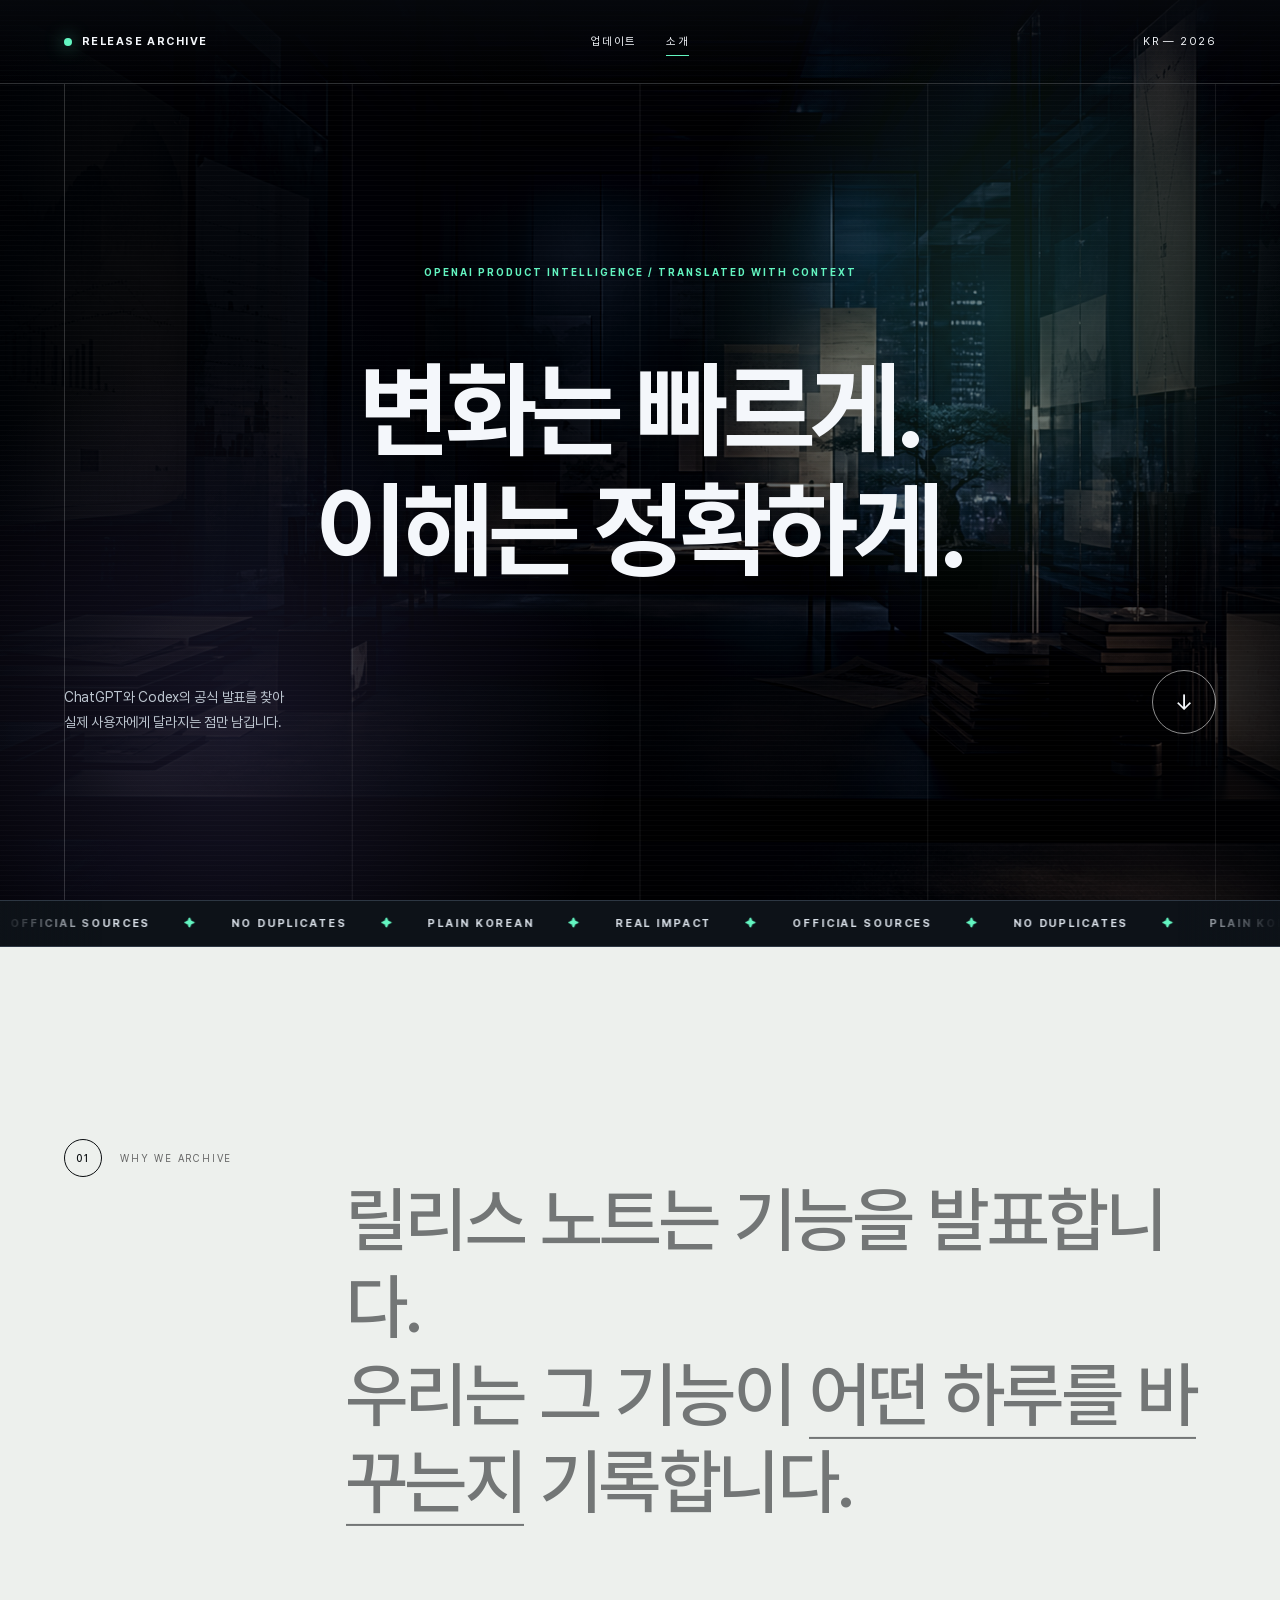
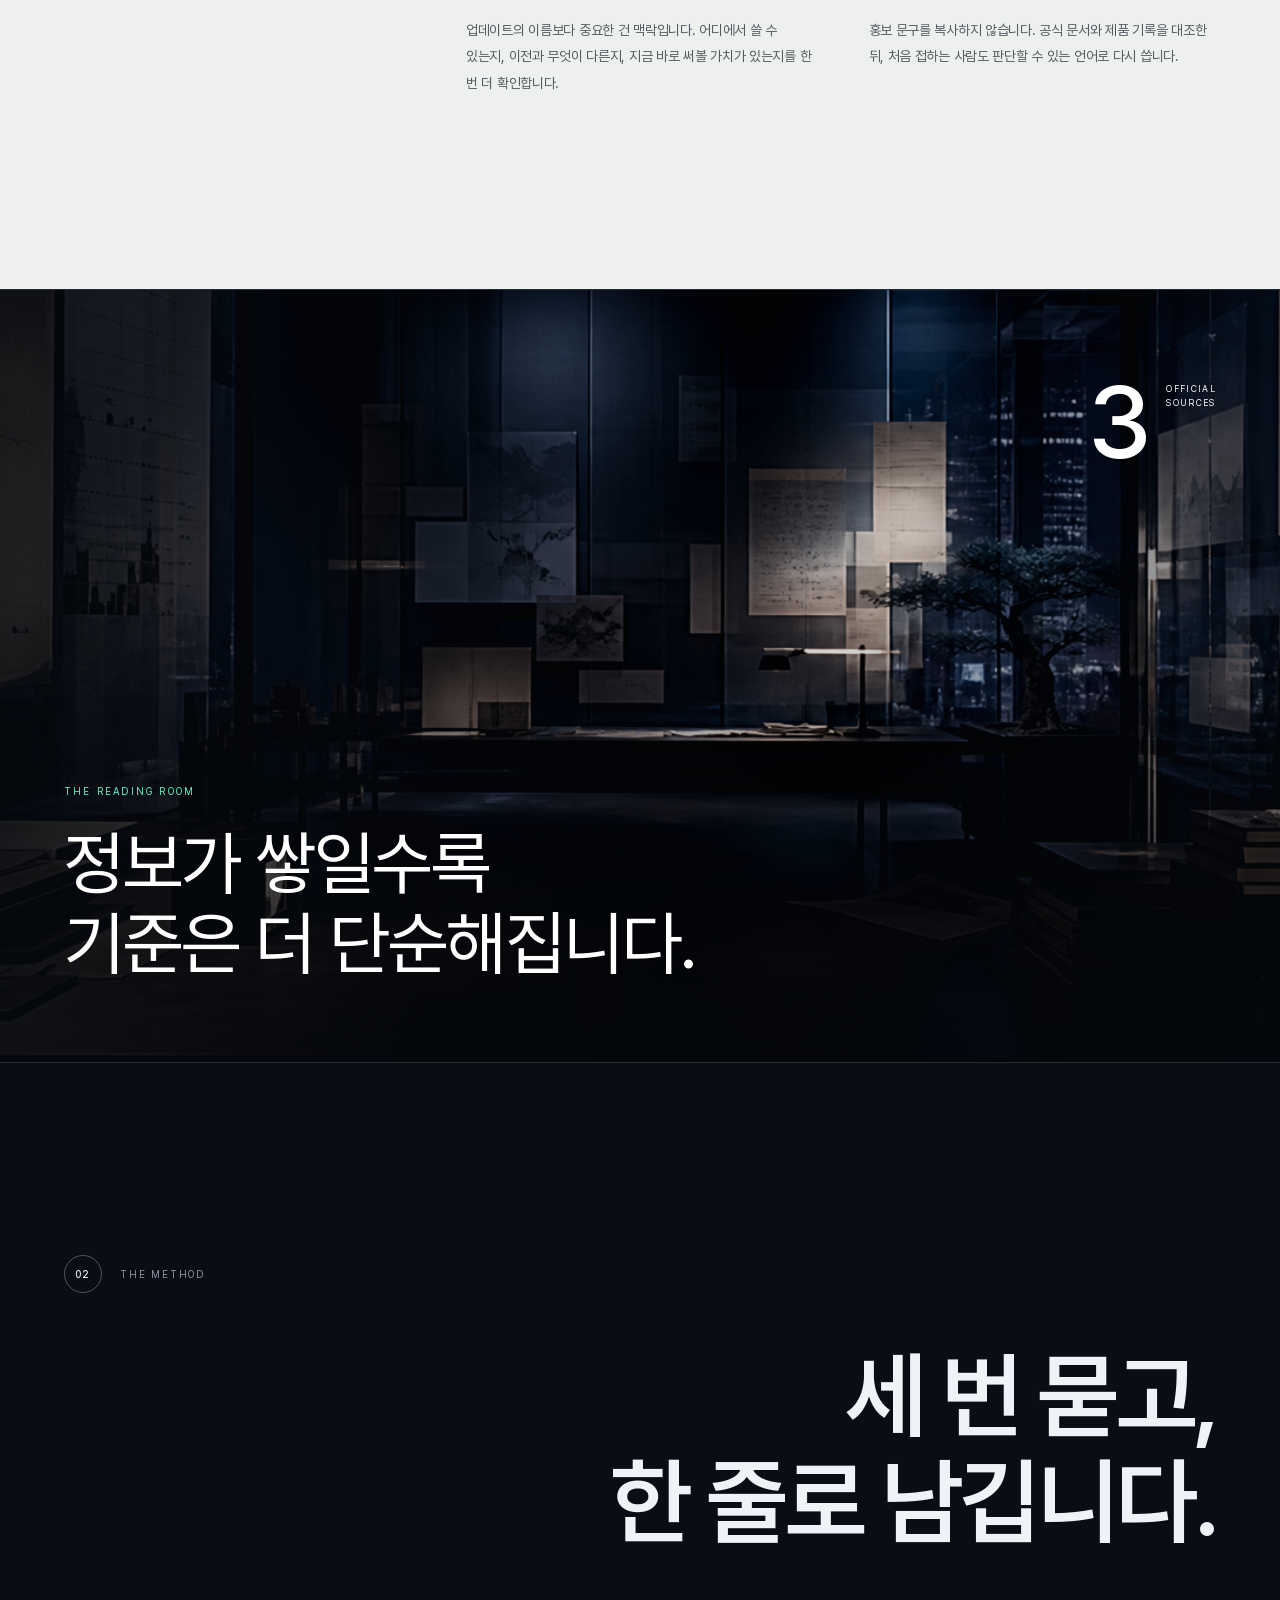
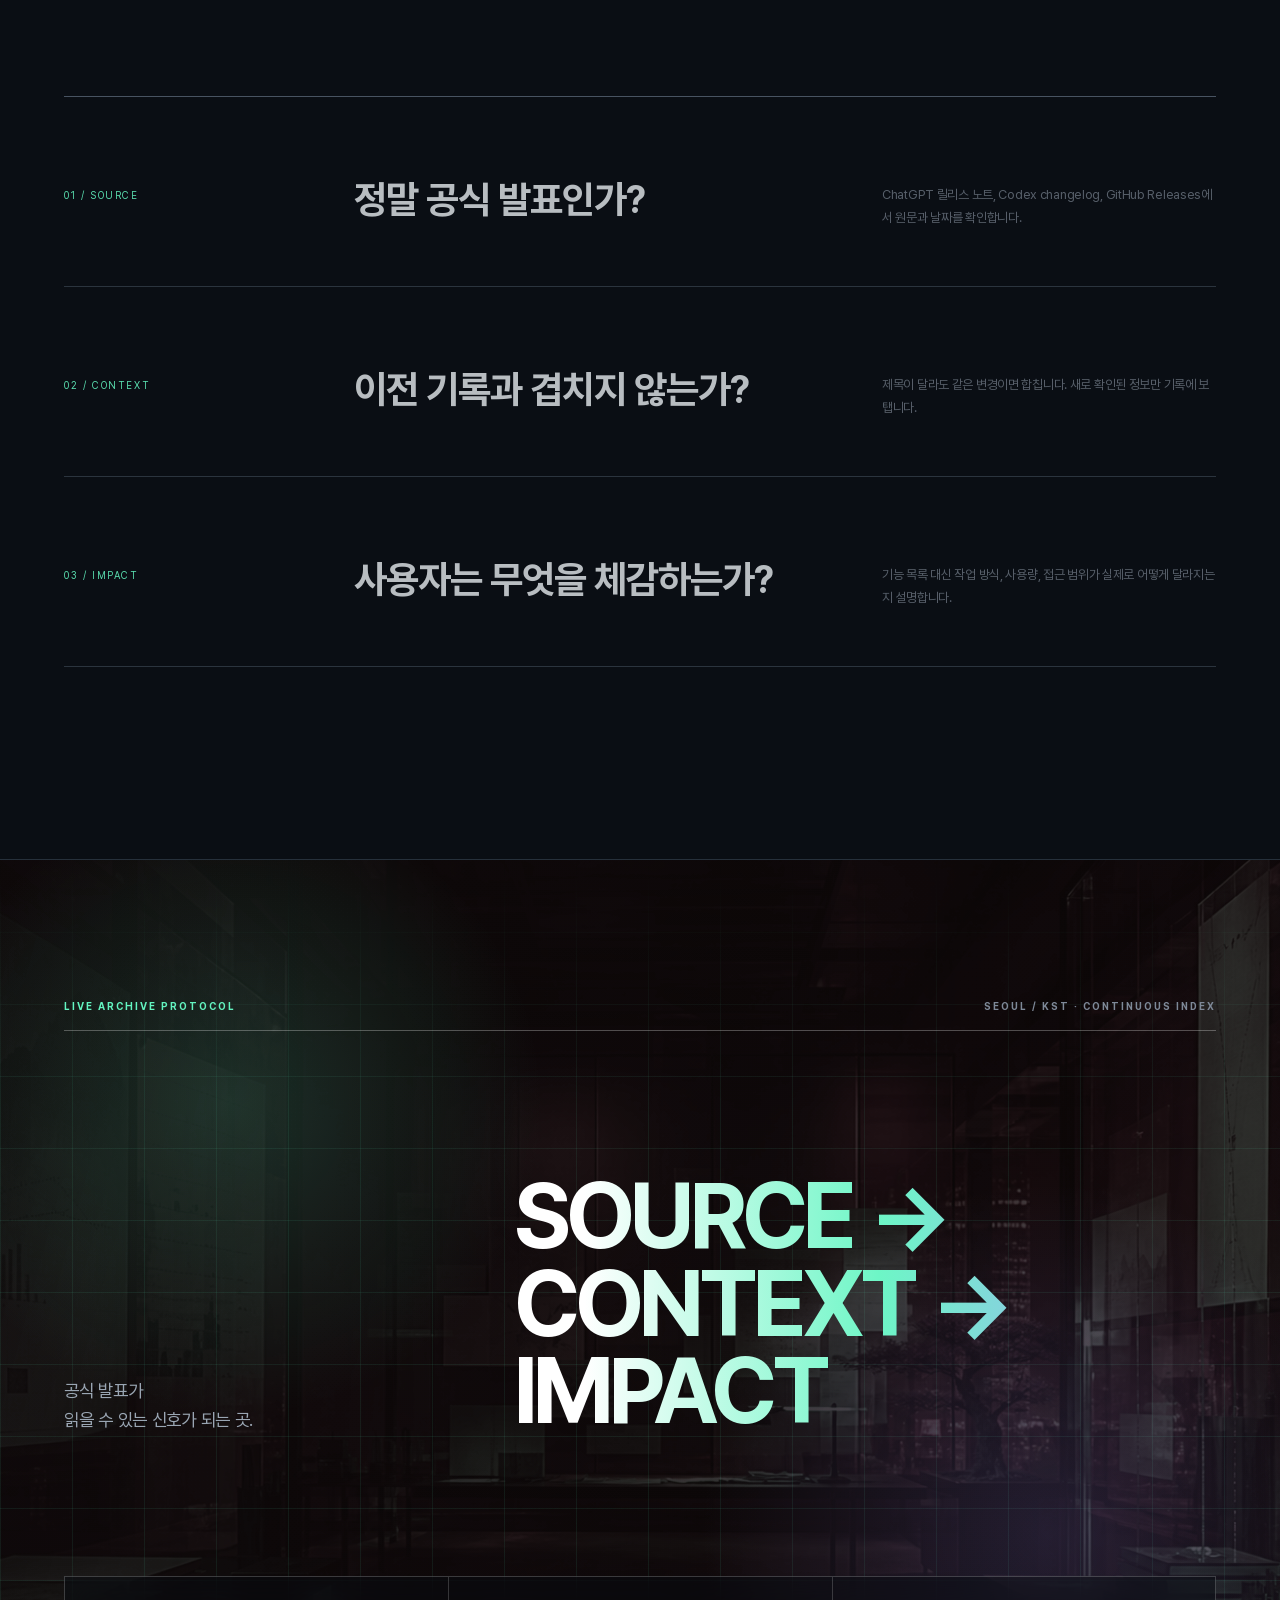
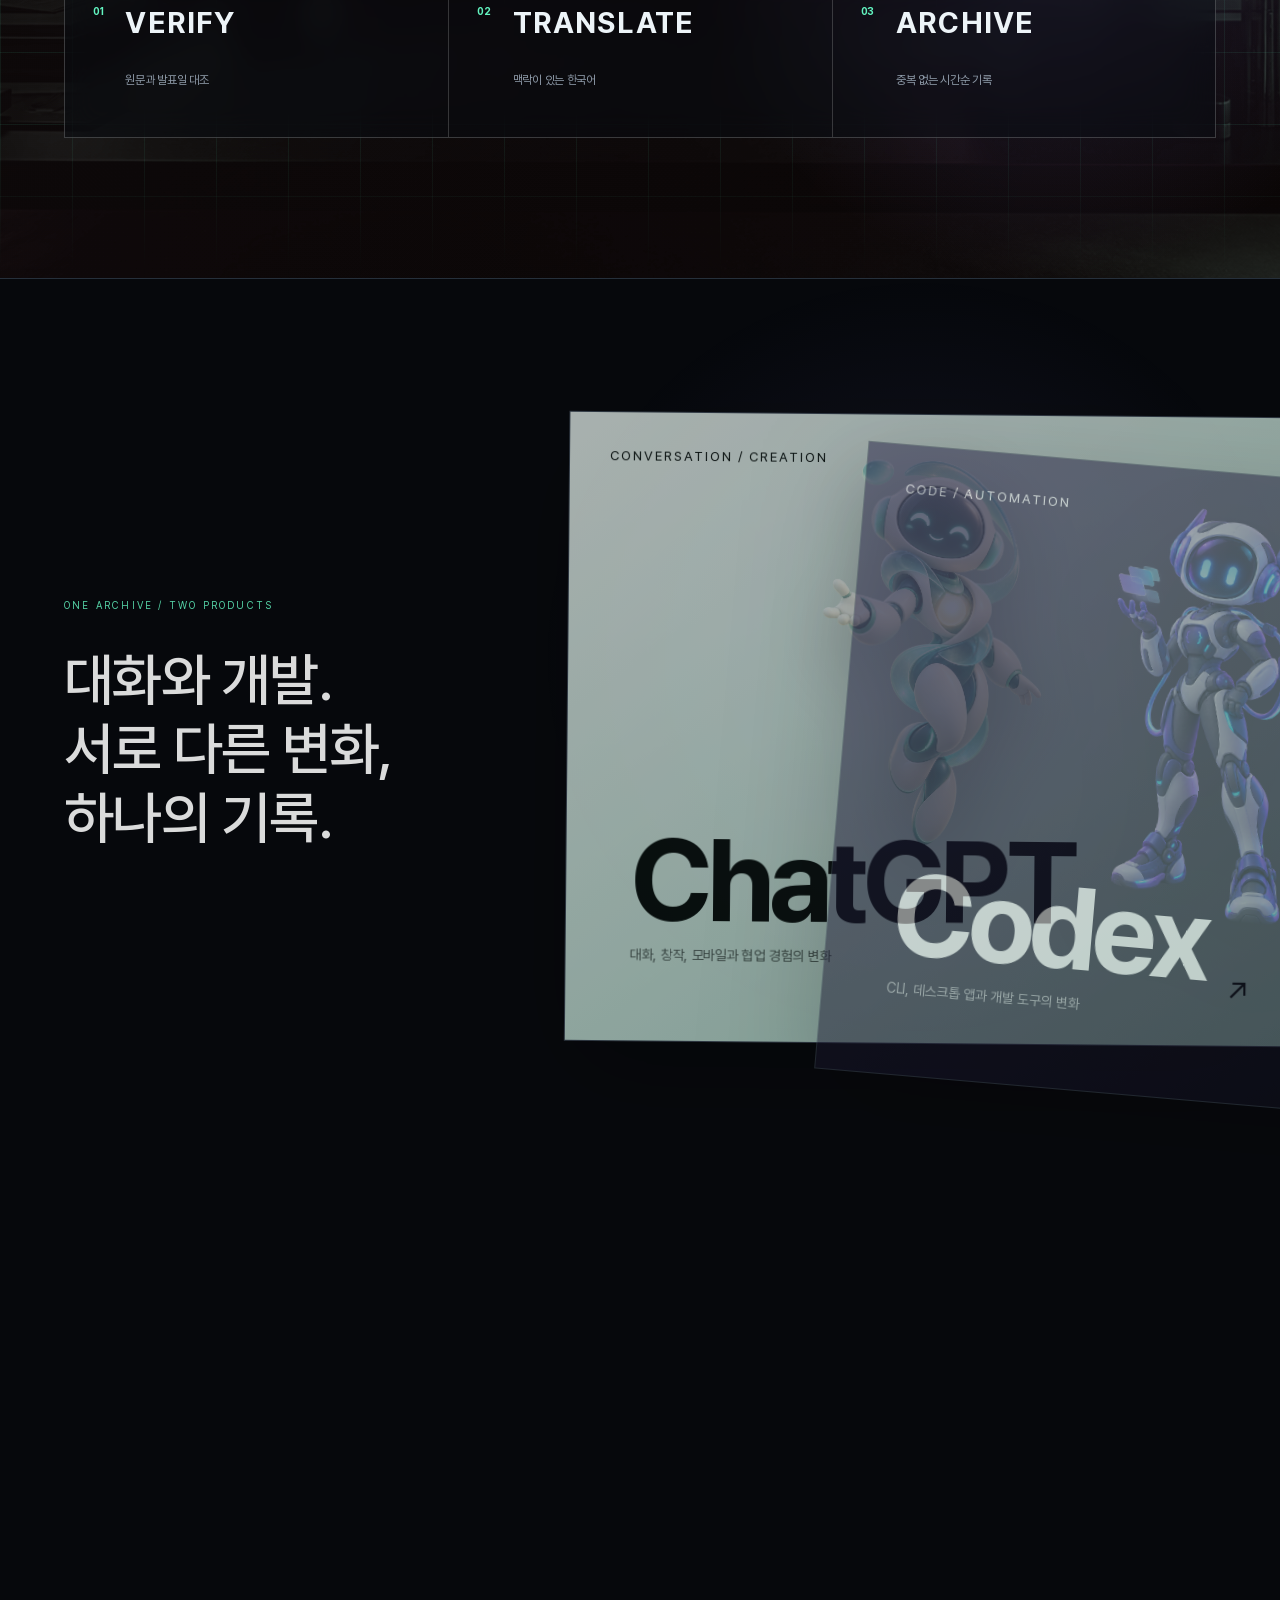
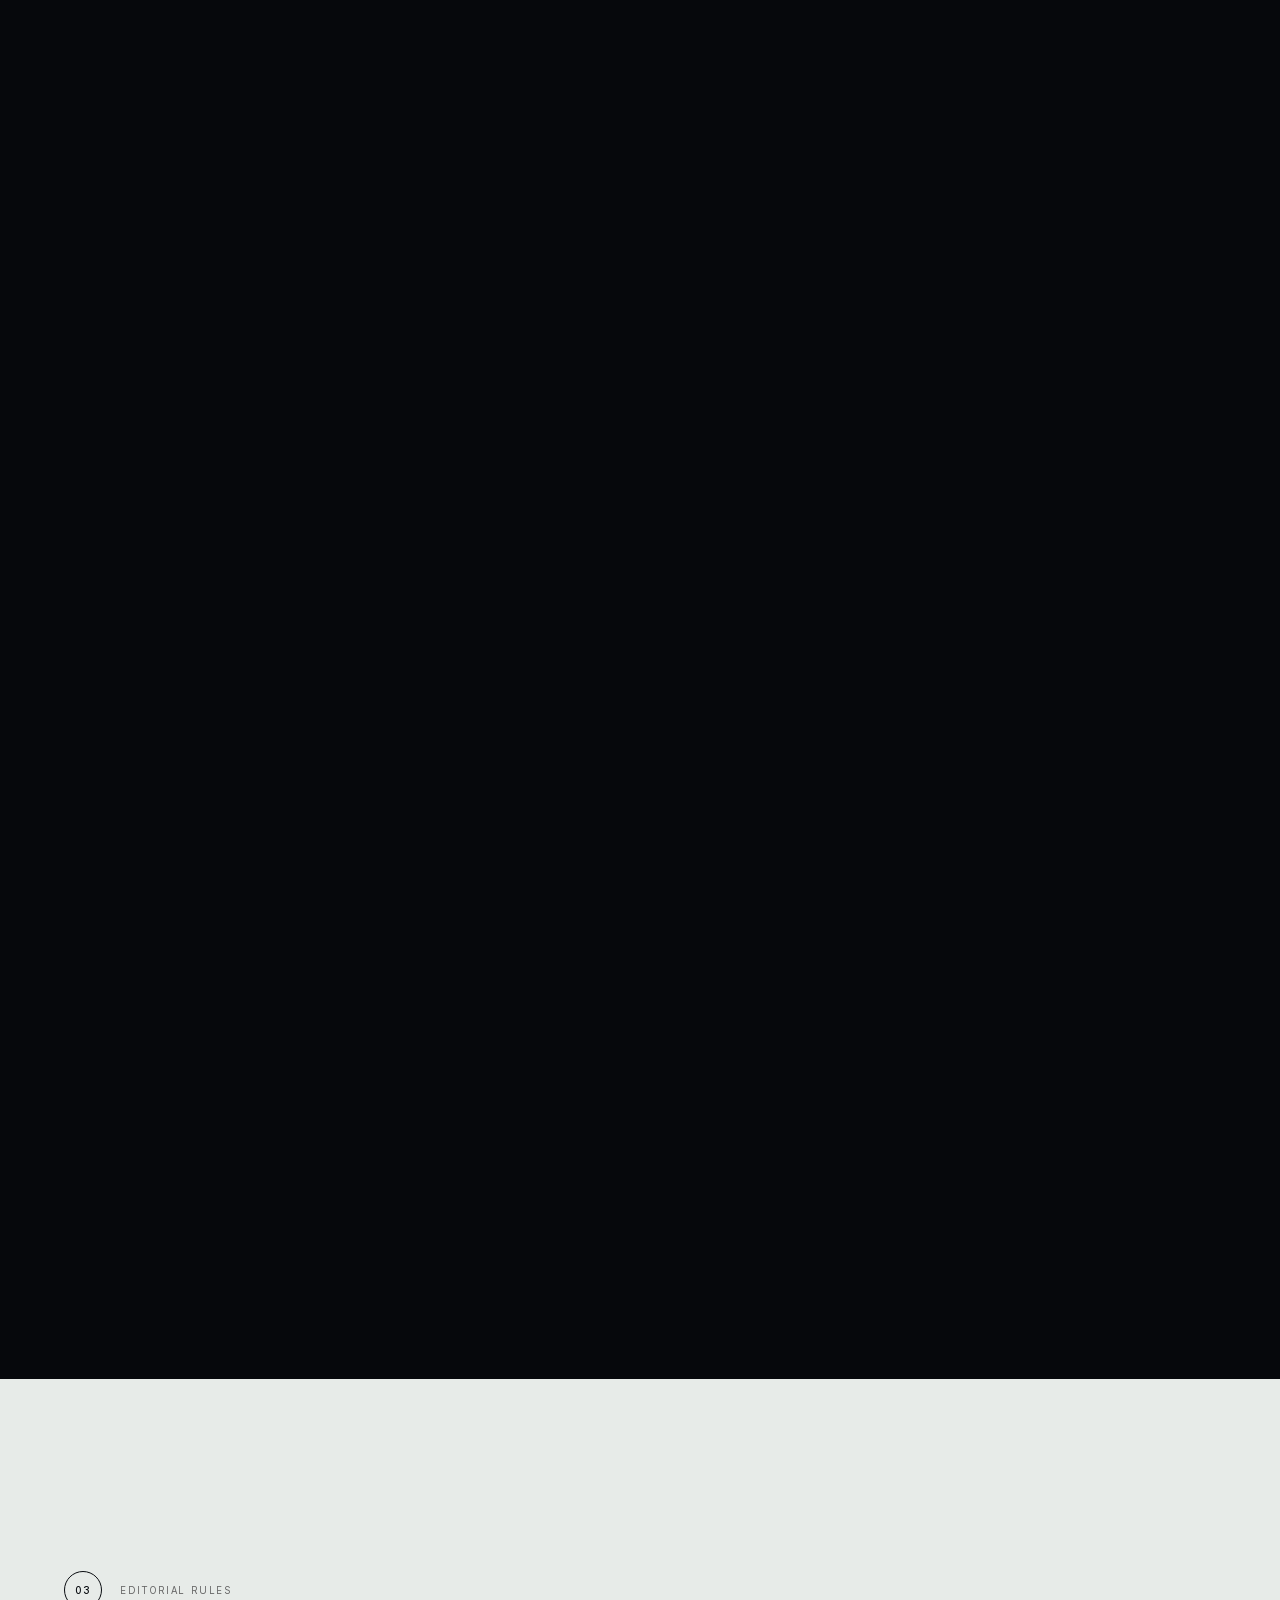
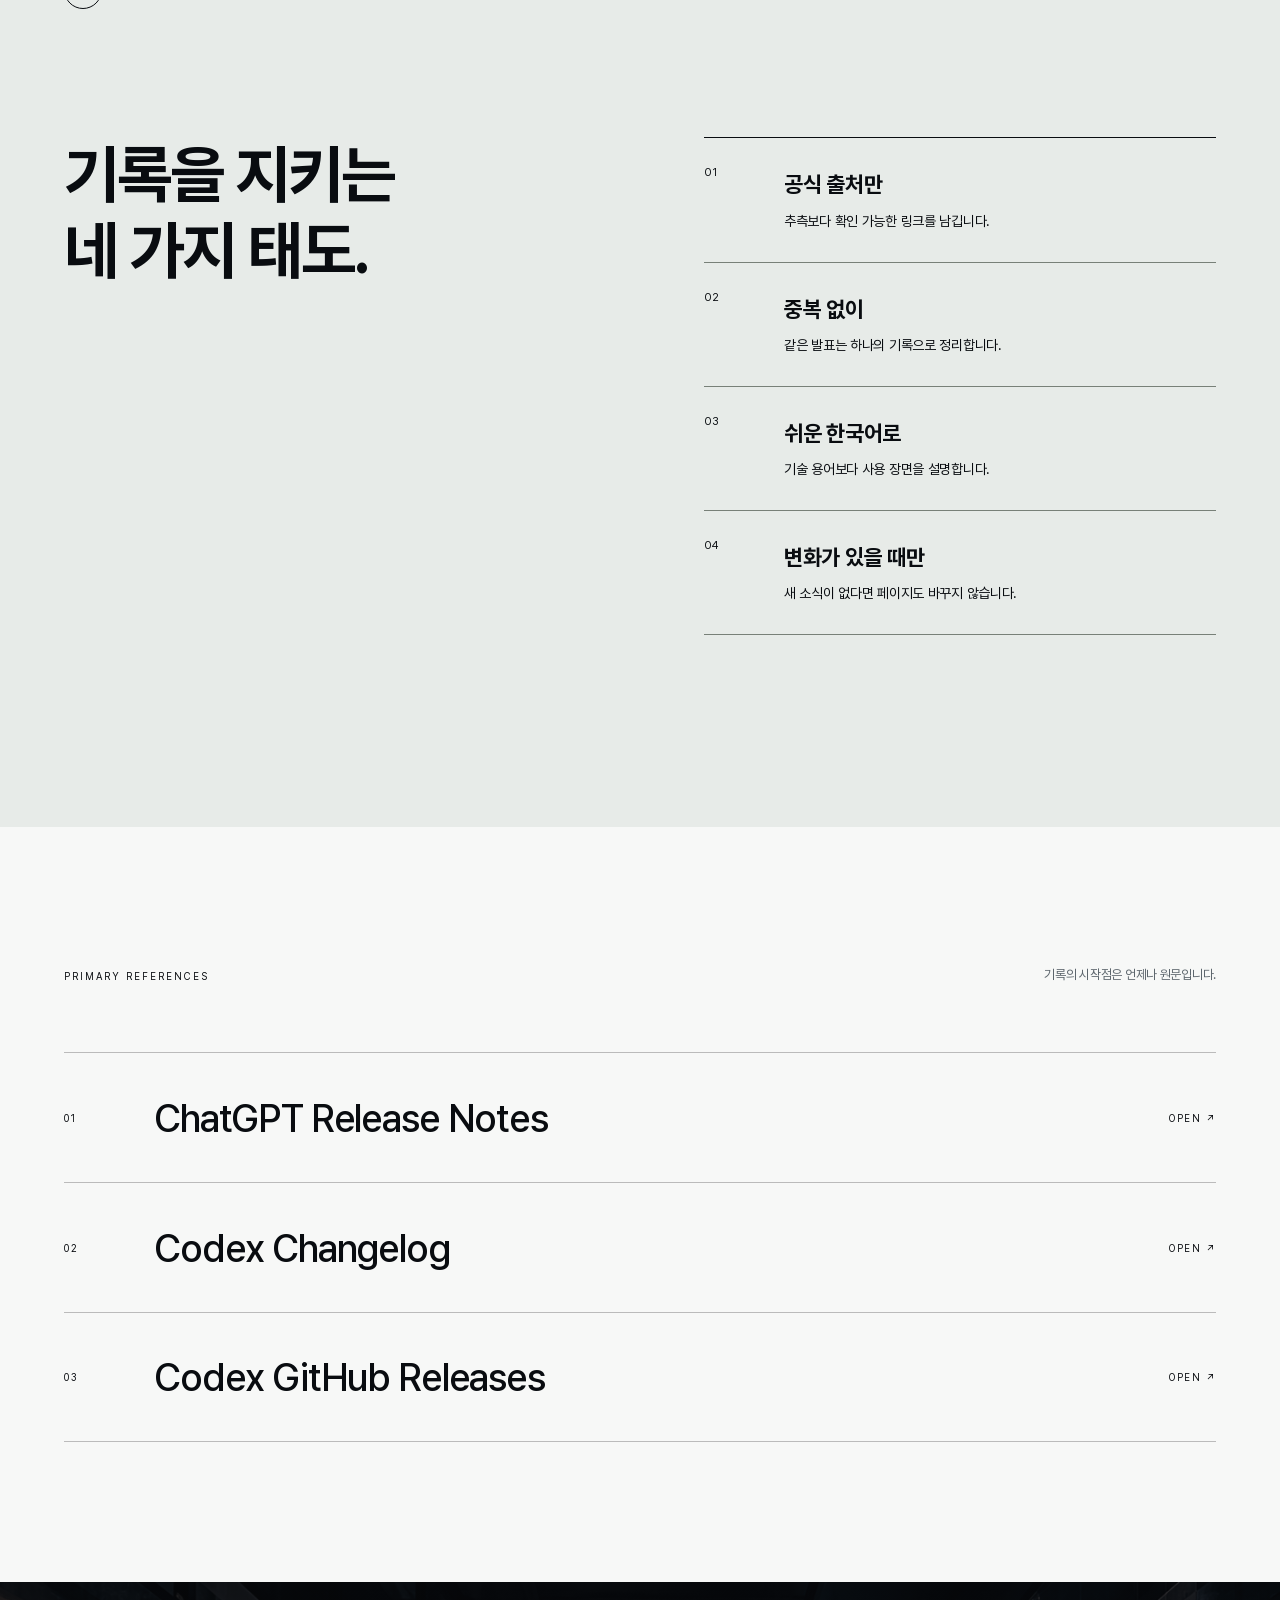
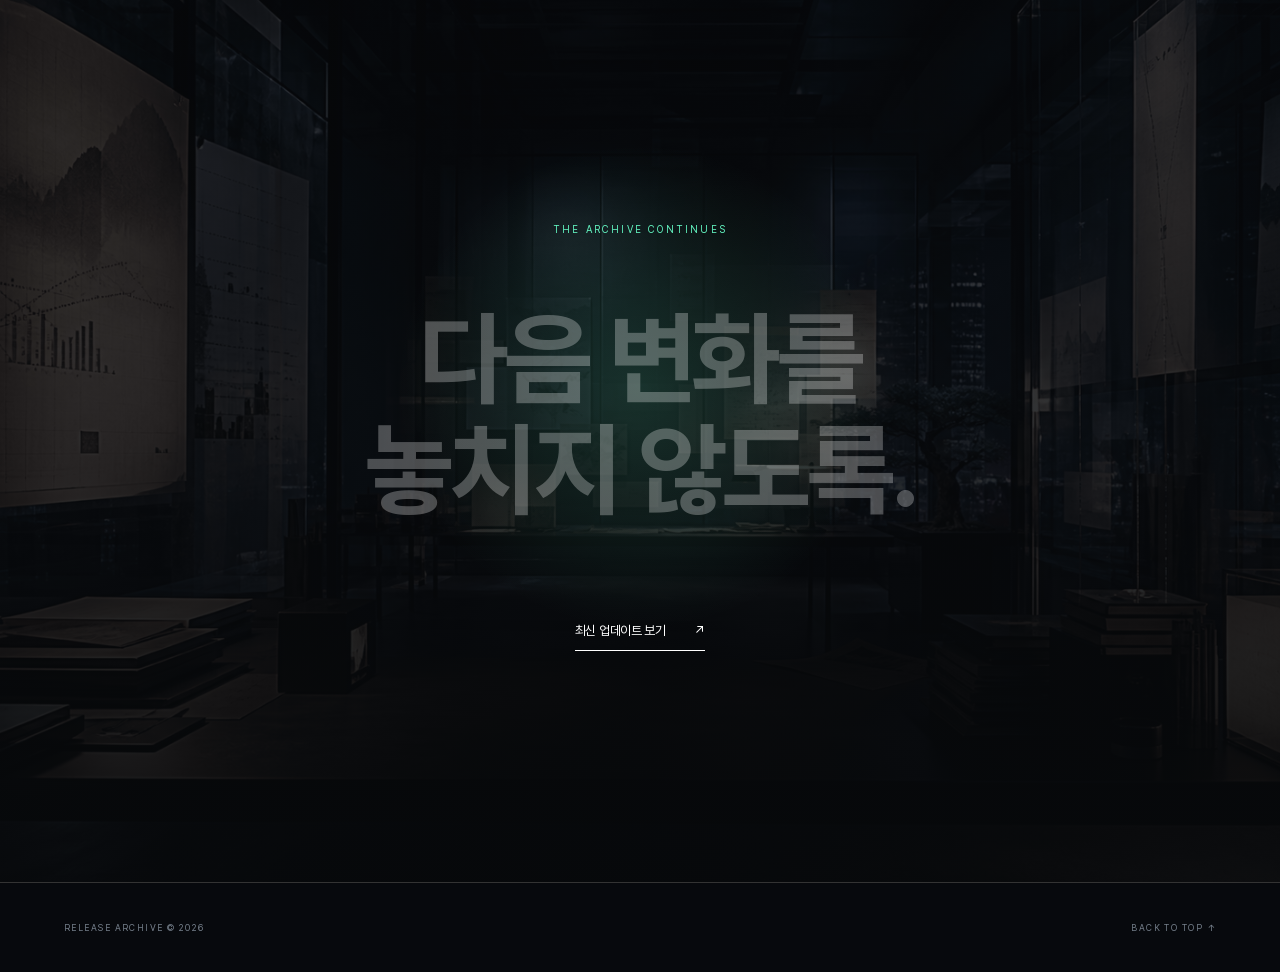
==== commit 1f0b54bc: "Refine portal motion and futuristic about page" ====
--- a/about.html
+++ b/about.html
@@ -5,12 +5,10 @@
   <meta name="viewport" content="width=device-width, initial-scale=1.0">
   <meta name="description" content="ChatGPT와 Codex의 공식 업데이트를 읽기 쉬운 한국어로 기록하는 Release Archive 소개">
   <title>소개 · Release Archive</title>
-  <link rel="preconnect" href="https://fonts.googleapis.com">
-  <link rel="preconnect" href="https://fonts.gstatic.com" crossorigin>
-  <link href="https://fonts.googleapis.com/css2?family=Manrope:wght@400;500;600;700&family=Noto+Sans+KR:wght@400;500;600;700&display=swap" rel="stylesheet">
-  <link rel="stylesheet" href="about.css?v=20260902d">
+  <link rel="stylesheet" href="fonts.css?v=20260902">
+  <link rel="stylesheet" href="about.css?v=20260902e">
 </head>
-<body>
+<body id="top">
   <div class="loader" aria-hidden="true"><span></span><p>RELEASE / ARCHIVE</p><span></span></div>
   <header class="site-head">
     <a class="wordmark" href="index.html"><i></i>Release Archive</a>
@@ -27,7 +25,11 @@
       <div class="orbit-word" aria-hidden="true">RELEASE • CONTEXT • IMPACT • RELEASE • CONTEXT • IMPACT •</div>
     </section>
 
-    <section class="ticker" aria-label="기록 원칙"><div>OFFICIAL SOURCES&nbsp;&nbsp;—&nbsp;&nbsp;NO DUPLICATES&nbsp;&nbsp;—&nbsp;&nbsp;PLAIN KOREAN&nbsp;&nbsp;—&nbsp;&nbsp;REAL IMPACT&nbsp;&nbsp;—&nbsp;&nbsp;</div></section>
+    <section class="ticker" aria-label="기록 원칙">
+      <div class="ticker-track">
+        <div class="ticker-group"><span>OFFICIAL SOURCES</span><i>✦</i><span>NO DUPLICATES</span><i>✦</i><span>PLAIN KOREAN</span><i>✦</i><span>REAL IMPACT</span><i>✦</i></div>
+      </div>
+    </section>
 
     <section class="manifesto section" id="manifesto">
       <div class="section-mark"><b>01</b><span>WHY WE ARCHIVE</span></div>
@@ -53,12 +55,23 @@
       </div>
     </section>
 
+    <section class="signal-board" aria-labelledby="signal-title">
+      <div class="signal-noise" aria-hidden="true"></div>
+      <header><span>LIVE ARCHIVE PROTOCOL</span><small>SEOUL / KST · CONTINUOUS INDEX</small></header>
+      <div class="signal-copy"><p>공식 발표가<br>읽을 수 있는 신호가 되는 곳.</p><h2 id="signal-title">SOURCE → CONTEXT → IMPACT</h2></div>
+      <div class="signal-grid">
+        <article><b>01</b><strong>VERIFY</strong><span>원문과 발표일 대조</span></article>
+        <article><b>02</b><strong>TRANSLATE</strong><span>맥락이 있는 한국어</span></article>
+        <article><b>03</b><strong>ARCHIVE</strong><span>중복 없는 시간순 기록</span></article>
+      </div>
+    </section>
+
     <section class="lens" aria-label="두 제품을 보는 하나의 관점">
       <div class="lens-stage">
         <div class="lens-copy"><span>ONE ARCHIVE / TWO PRODUCTS</span><h2>대화와 개발.<br>서로 다른 변화,<br>하나의 기록.</h2></div>
         <div class="lens-cards">
-          <a href="index.html?product=chatgpt" class="product-card light"><small>CONVERSATION / CREATION</small><strong>ChatGPT</strong><p>대화, 창작, 모바일과 협업 경험의 변화</p><i>↗</i></a>
-          <a href="index.html?product=codex" class="product-card dark"><small>CODE / AUTOMATION</small><strong>Codex</strong><p>CLI, 데스크톱 앱과 개발 도구의 변화</p><i>↗</i></a>
+          <a href="index.html#chatgpt" class="product-card light"><small>CONVERSATION / CREATION</small><strong>ChatGPT</strong><p>대화, 창작, 모바일과 협업 경험의 변화</p><i>↗</i></a>
+          <a href="index.html#codex" class="product-card dark"><small>CODE / AUTOMATION</small><strong>Codex</strong><p>CLI, 데스크톱 앱과 개발 도구의 변화</p><i>↗</i></a>
         </div>
       </div>
     </section>
@@ -80,6 +93,6 @@
   <footer><span>RELEASE ARCHIVE © 2026</span><a href="#top">BACK TO TOP ↑</a></footer>
   <script src="vendor/gsap/gsap.min.js"></script>
   <script src="vendor/gsap/ScrollTrigger.min.js"></script>
-  <script src="about.js?v=20260902d"></script>
+  <script src="about.js?v=20260902e"></script>
 </body>
 </html>
--- a/fonts.css
+++ b/fonts.css
@@ -0,0 +1,49 @@
+@charset "UTF-8";
+
+@font-face {
+  font-family: "Pretendard";
+  font-style: normal;
+  font-weight: 300;
+  font-display: swap;
+  src: local("Pretendard Light"), url("fonts/Pretendard/Pretendard-Light.woff2") format("woff2");
+}
+
+@font-face {
+  font-family: "Pretendard";
+  font-style: normal;
+  font-weight: 400;
+  font-display: swap;
+  src: local("Pretendard Regular"), url("fonts/Pretendard/Pretendard-Regular.woff2") format("woff2");
+}
+
+@font-face {
+  font-family: "Pretendard";
+  font-style: normal;
+  font-weight: 500;
+  font-display: swap;
+  src: local("Pretendard Medium"), url("fonts/Pretendard/Pretendard-Medium.woff2") format("woff2");
+}
+
+@font-face {
+  font-family: "Pretendard";
+  font-style: normal;
+  font-weight: 600;
+  font-display: swap;
+  src: local("Pretendard SemiBold"), url("fonts/Pretendard/Pretendard-SemiBold.woff2") format("woff2");
+}
+
+@font-face {
+  font-family: "Pretendard";
+  font-style: normal;
+  font-weight: 700;
+  font-display: swap;
+  src: local("Pretendard Bold"), url("fonts/Pretendard/Pretendard-Bold.woff2") format("woff2");
+}
+
+@font-face {
+  font-family: "Pretendard";
+  font-style: normal;
+  font-weight: 800;
+  font-display: swap;
+  src: local("Pretendard ExtraBold"), url("fonts/Pretendard/Pretendard-ExtraBold.woff2") format("woff2");
+}
--- a/about.css
+++ b/about.css
@@ -14,3 +14,34 @@
 .closing{min-height:100vh;background:#0b0b0b;color:white;padding:130px var(--pad);display:flex;flex-direction:column;align-items:center;justify-content:center;text-align:center}.closing>p{font-size:10px;letter-spacing:.22em}.closing h2{font-size:clamp(54px,9vw,145px);line-height:1.08;letter-spacing:-.045em;margin:5vh 0 8vh}.closing>a{border-bottom:1px solid;padding:12px 0;font-size:13px}.closing>a span{display:inline-block;margin-left:25px}.closing>a:hover span{transform:rotate(45deg);transition:.35s}footer{height:90px;background:#0b0b0b;color:#777;border-top:1px solid #333;padding:0 var(--pad);display:flex;align-items:center;justify-content:space-between;font-size:9px;letter-spacing:.16em}
 @media(max-width:760px){.site-head{grid-template-columns:1fr auto;height:68px}.head-index{display:none}.site-head nav{gap:18px}.hero{padding-top:120px}.hero-grid{inset:68px var(--pad) 0;background-size:50% 100%}.hero-kicker{margin-bottom:10vh;text-align:center;line-height:1.6}.hero h1{font-size:clamp(45px,14vw,68px);line-height:1.13;letter-spacing:-.04em}.hero-foot{margin-top:10vh}.hero-foot p{max-width:250px}.round-link{width:52px;height:52px}.orbit-word{display:none}.section{padding-block:110px}.manifesto{display:block}.manifesto .section-mark{margin-bottom:70px}.manifesto-copy .lead{font-size:39px;line-height:1.3}.copy-columns{grid-template-columns:1fr;margin-top:75px;gap:28px}.image-break{min-height:600px;height:75vh}.image-counter{top:9%}.method h2{text-align:left;margin-bottom:90px;font-size:48px}.method-list article{grid-template-columns:1fr;padding:34px 0;gap:18px}.method-list p{max-width:320px}.lens{height:auto;padding:110px 20px}.lens-stage{height:auto;position:relative;padding:0;display:block}.lens-copy{margin-bottom:65px}.lens-cards{height:auto;display:grid;gap:14px}.product-card{position:relative;inset:auto;min-height:440px!important;transform:none!important;padding:35px 25px}.product-card small{left:25px}.product-card strong{font-size:65px}.product-card.dark{transform:none}.principles-grid{grid-template-columns:1fr;gap:70px}.source-head{display:block}.source-head p{margin-top:18px}.sources>a{grid-template-columns:42px 1fr auto;min-height:105px}.sources>a b{font-size:20px}.closing h2{font-size:58px;line-height:1.15}footer{height:75px}}
 @media(prefers-reduced-motion:reduce){html{scroll-behavior:auto}.loader{display:none!important}*,*:before,*:after{animation:none!important;transition:none!important}.lens{height:auto;padding-block:100px}.lens-stage{height:auto;position:relative}.product-card{position:relative!important;transform:none!important}.lens-cards{height:auto;display:grid;gap:20px}}
+
+/* 2026-09 future archive refinement */
+:root{--ink:#eaf0f5;--paper:#090c11;--white:#f5f7f8;--gray:#8a94a3;--line:#29313b;--mint:#63f5c1;--violet:#9d8fff;--pad:clamp(22px,5vw,84px)}
+body{background:var(--paper);color:var(--ink);font-family:"Pretendard",-apple-system,BlinkMacSystemFont,"Segoe UI",sans-serif;letter-spacing:-.018em}
+.loader{background:#07090d}.loader span{background:linear-gradient(90deg,transparent,var(--mint),transparent)}
+.site-head{color:#f4f7fb;border-bottom-color:rgba(255,255,255,.16);background:linear-gradient(180deg,rgba(7,10,15,.72),transparent)}
+.wordmark i{background:var(--mint);box-shadow:0 0 18px rgba(99,245,193,.75)}
+.site-head nav a:after{background:var(--mint)}
+.hero{color:#f4f7fb;background:#080b10;overflow:hidden}
+.hero:before{content:"";position:absolute;inset:0;z-index:-3;background:linear-gradient(90deg,rgba(6,9,14,.98) 0%,rgba(6,9,14,.82) 43%,rgba(6,9,14,.46) 73%,rgba(6,9,14,.9) 100%),url("images/archive-studio-parallax.png") center 45%/cover no-repeat;filter:saturate(.72) contrast(1.08)}
+.hero:after{content:"";position:absolute;inset:0;z-index:-2;pointer-events:none;background:radial-gradient(circle at 78% 35%,rgba(99,245,193,.14),transparent 28%),radial-gradient(circle at 18% 82%,rgba(157,143,255,.13),transparent 30%),repeating-linear-gradient(0deg,transparent 0 4px,rgba(255,255,255,.018) 4px 5px)}
+.hero-grid{z-index:-1;border-left-color:rgba(255,255,255,.1);background-image:linear-gradient(to right,transparent calc(100% - 1px),rgba(255,255,255,.08) 1px)}
+.hero-kicker{color:var(--mint);font-weight:700}.hero h1{font-weight:700;text-shadow:0 8px 40px rgba(0,0,0,.44)}.hero h1 .line:nth-child(2){font-family:"Pretendard",sans-serif}.hero-foot p{color:#bcc5cf}.round-link{border-color:rgba(255,255,255,.55)}.round-link:hover{background:var(--mint);border-color:var(--mint);color:#06100c}.orbit-word{color:#87919f}
+.ticker{position:relative;z-index:4;padding:0;overflow:hidden;border-color:#2d3743;background:#0d1218;color:#d7dee6;font-size:11px;letter-spacing:.17em}
+.ticker:before,.ticker:after{content:"";position:absolute;top:0;bottom:0;z-index:3;width:8vw;pointer-events:none}.ticker:before{left:0;background:linear-gradient(90deg,#0d1218,transparent)}.ticker:after{right:0;background:linear-gradient(-90deg,#0d1218,transparent)}
+.ticker-track,.ticker-group{display:flex;width:max-content;align-items:center}.ticker-track{will-change:transform;animation:ticker-fallback 18s linear infinite}.ticker-track.is-gsap{animation:none}.ticker-group{flex:none;gap:34px;padding:16px 17px}.ticker-group i{color:var(--mint);font-style:normal}.ticker-group span{font-weight:700;white-space:nowrap}
+@keyframes ticker-fallback{to{transform:translate3d(-50%,0,0)}}
+.manifesto{background:#edf0ed;color:#0a0d10}.manifesto .section-mark b{border-color:#0a0d10}.manifesto-copy .lead span{border-color:#0a0d10}.copy-columns p{color:#525c62}
+.image-break{border-block:1px solid #242c35}.image-layer{filter:grayscale(.25) saturate(.72) contrast(1.14)}.image-shade{background:linear-gradient(90deg,rgba(5,8,13,.88),rgba(5,8,13,.12) 65%,rgba(5,8,13,.55)),linear-gradient(0deg,rgba(5,8,13,.64),transparent 58%)}.image-caption span{color:var(--mint)}
+.method{background:#0a0e14;color:#eef3f7}.method .section-mark b{border-color:#4a5664}.method .section-mark span{color:#8d98a7}.method-list{border-color:#485361}.method-list article{border-color:#2b343e}.method-list span{color:var(--mint)}.method-list p{color:#8e99a7}
+.signal-board{position:relative;isolation:isolate;min-height:86vh;padding:clamp(90px,11vw,170px) var(--pad);overflow:hidden;border-block:1px solid #26303b;background:#090c12;color:#edf4f8}
+.signal-board:before{content:"";position:absolute;inset:0;z-index:-3;background:linear-gradient(105deg,rgba(7,10,16,.97),rgba(7,10,16,.7)),url("images/archive-studio-parallax.png") center 60%/cover no-repeat;filter:hue-rotate(118deg) saturate(.55)}
+.signal-board:after{content:"";position:absolute;inset:0;z-index:-2;background:linear-gradient(rgba(99,245,193,.08) 1px,transparent 1px),linear-gradient(90deg,rgba(99,245,193,.08) 1px,transparent 1px);background-size:72px 72px;mask-image:linear-gradient(to bottom,transparent,#000 25%,#000 85%,transparent)}
+.signal-noise{position:absolute;inset:0;z-index:-1;background:radial-gradient(circle at 18% 24%,rgba(99,245,193,.16),transparent 24%),radial-gradient(circle at 82% 66%,rgba(157,143,255,.17),transparent 28%)}
+.signal-board header{display:flex;justify-content:space-between;padding-bottom:18px;border-bottom:1px solid rgba(255,255,255,.28);color:var(--mint);font-size:10px;font-weight:700;letter-spacing:.2em}.signal-board header small{color:#7e8998;font:inherit}.signal-copy{display:grid;grid-template-columns:.72fr 1.4fr;gap:7vw;align-items:end;margin:clamp(80px,11vw,150px) 0}.signal-copy p{margin:0;color:#9aa6b3;font-size:clamp(15px,1.4vw,21px);line-height:1.6}.signal-copy h2{margin:0;font-size:clamp(43px,7.2vw,116px);font-weight:700;line-height:.95;letter-spacing:-.055em;background:linear-gradient(90deg,#fff 10%,#6df6c6 52%,#a99fff);-webkit-background-clip:text;background-clip:text;color:transparent}.signal-grid{display:grid;grid-template-columns:repeat(3,1fr);border:1px solid rgba(255,255,255,.2);background:rgba(8,12,18,.46);backdrop-filter:blur(16px)}.signal-grid article{display:grid;grid-template-columns:auto 1fr;gap:12px 22px;min-height:160px;padding:28px}.signal-grid article+article{border-left:1px solid rgba(255,255,255,.18)}.signal-grid b{color:var(--mint);font-size:10px}.signal-grid strong{font-size:clamp(20px,2.3vw,34px);letter-spacing:.04em}.signal-grid span{grid-column:2;color:#8f9ba9;font-size:12px}
+.lens{background:#06080c}.lens-stage{background:radial-gradient(circle at 72% 42%,rgba(157,143,255,.1),transparent 36%)}.lens-copy span{color:var(--mint)}.product-card{isolation:isolate;border-color:#3a4552;box-shadow:0 35px 100px rgba(0,0,0,.38)}.product-card:before{content:"";position:absolute;inset:5% 7% 28%;z-index:-1;background-position:center;background-repeat:no-repeat;background-size:contain;opacity:.5;filter:drop-shadow(0 24px 36px rgba(0,0,0,.4))}.product-card.light{background:linear-gradient(145deg,#dfe9e5,#9fcbbc);color:#07100d}.product-card.light:before{background-image:url("images/chatgpt-character.png")}.product-card.dark{background:linear-gradient(145deg,#211d42,#0d0d18);color:#fff}.product-card.dark:before{background-image:url("images/codex-character.png");opacity:.62}.product-card>*{position:relative;z-index:1}.product-card p{color:currentColor;opacity:.65}.product-card:hover{border-color:var(--mint)}
+.principles{background:#e7ebe8;color:#090c10}.principles .section-mark b{border-color:#090c10}.principles ol{border-color:#090c10}.principles li{border-color:#788078}
+.sources{background:#f7f8f7;color:#090c10}.sources>a:before{background:#0b1016}.sources>a:hover>*{color:#f4f7f9}.source-head p{color:#5d666d}
+.closing{position:relative;isolation:isolate;background:#070a0e}.closing:before{content:"";position:absolute;inset:0;z-index:-2;background:linear-gradient(rgba(6,9,13,.73),rgba(6,9,13,.94)),url("images/archive-studio-parallax.png") center/cover no-repeat;filter:grayscale(.45)}.closing:after{content:"";position:absolute;inset:0;z-index:-1;background:radial-gradient(circle at 50% 45%,rgba(99,245,193,.16),transparent 30%)}.closing>p{color:var(--mint)}footer{background:#07090d;color:#77818d}
+@media(max-width:760px){.hero:before{background-position:62% center}.ticker-group{gap:24px;padding:14px 12px}.signal-board{min-height:auto;padding-block:100px}.signal-board header small{display:none}.signal-copy{grid-template-columns:1fr;gap:42px;margin:80px 0}.signal-copy h2{font-size:clamp(42px,14vw,66px);line-height:1.02;overflow-wrap:anywhere}.signal-grid{grid-template-columns:1fr}.signal-grid article{min-height:120px}.signal-grid article+article{border-left:0;border-top:1px solid rgba(255,255,255,.18)}.product-card:before{inset:8% 4% 30%}.product-card.light,.product-card.dark{color:#fff;background:linear-gradient(145deg,#151b20,#090c11)}.product-card.light:before{opacity:.62}.closing:before{background-position:64% center}}
+@media(prefers-reduced-motion:reduce){.ticker-track{animation:none}.signal-board:after{display:none}}
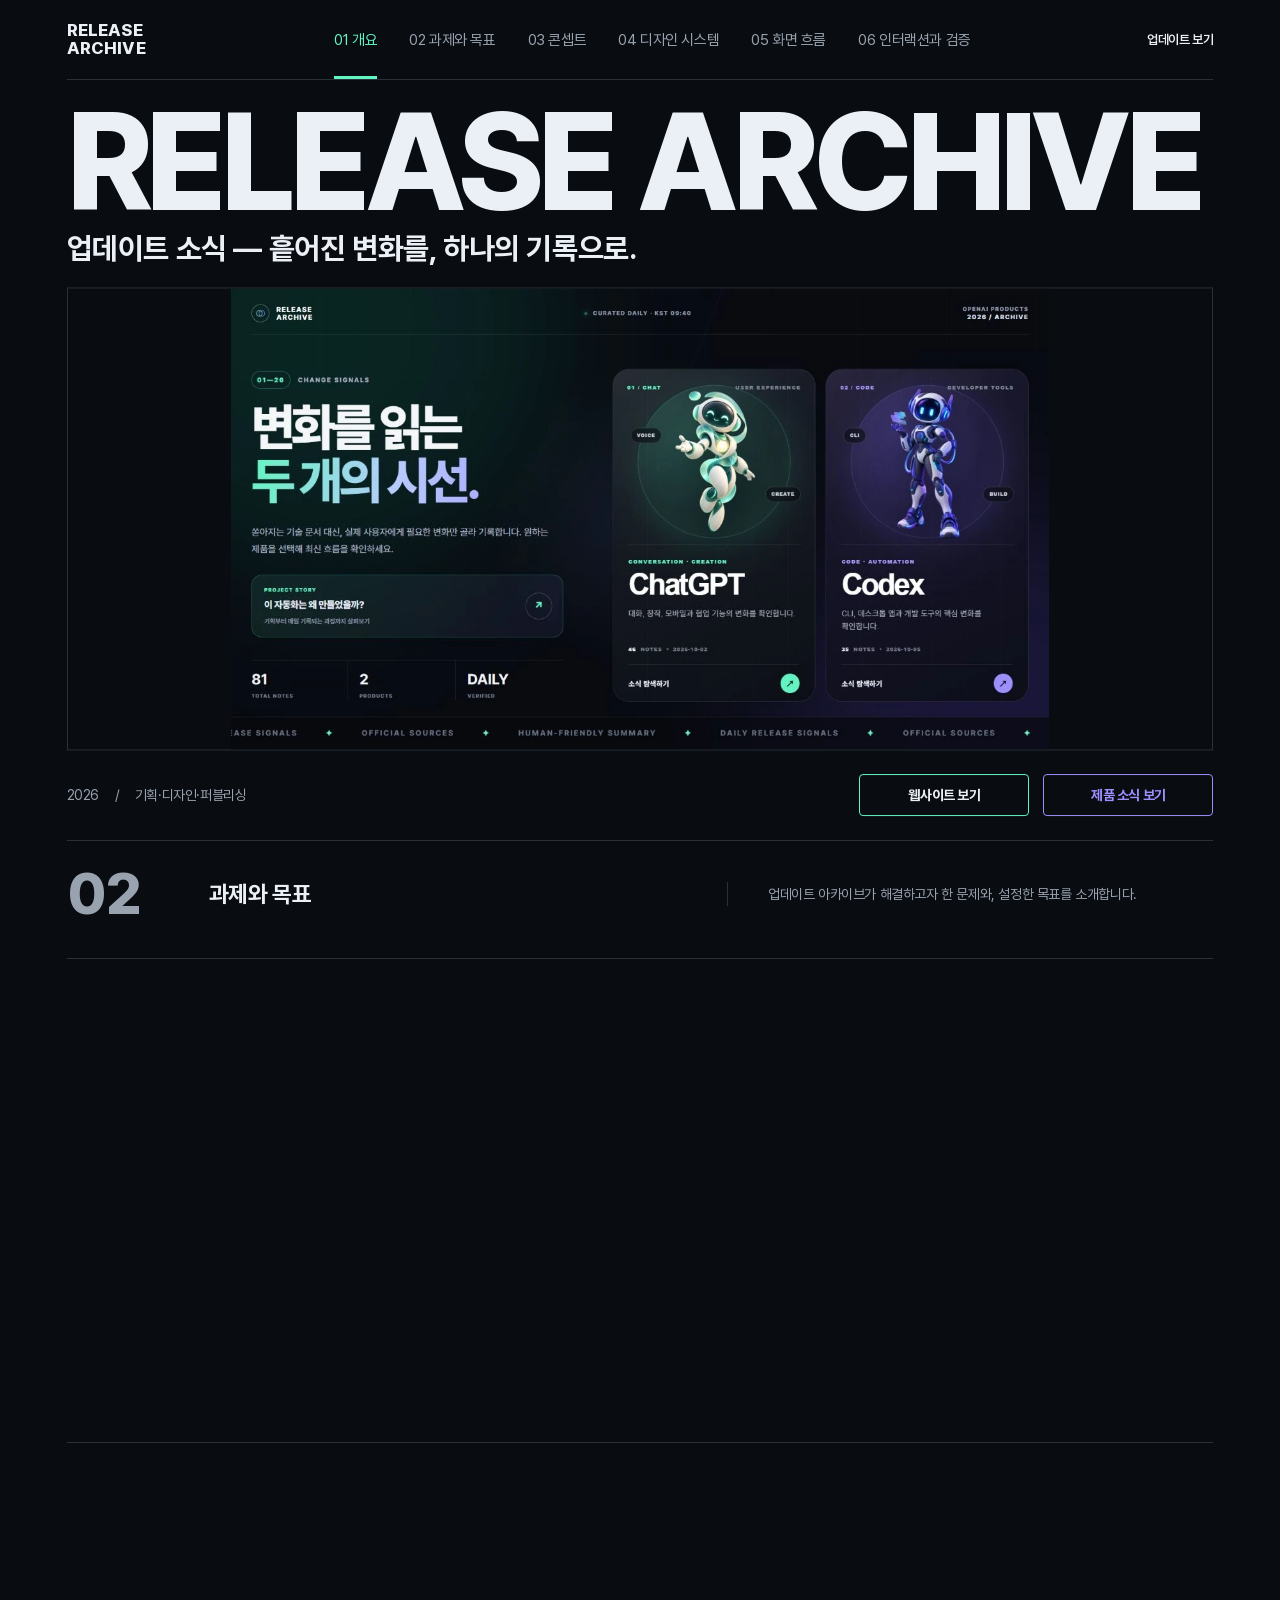
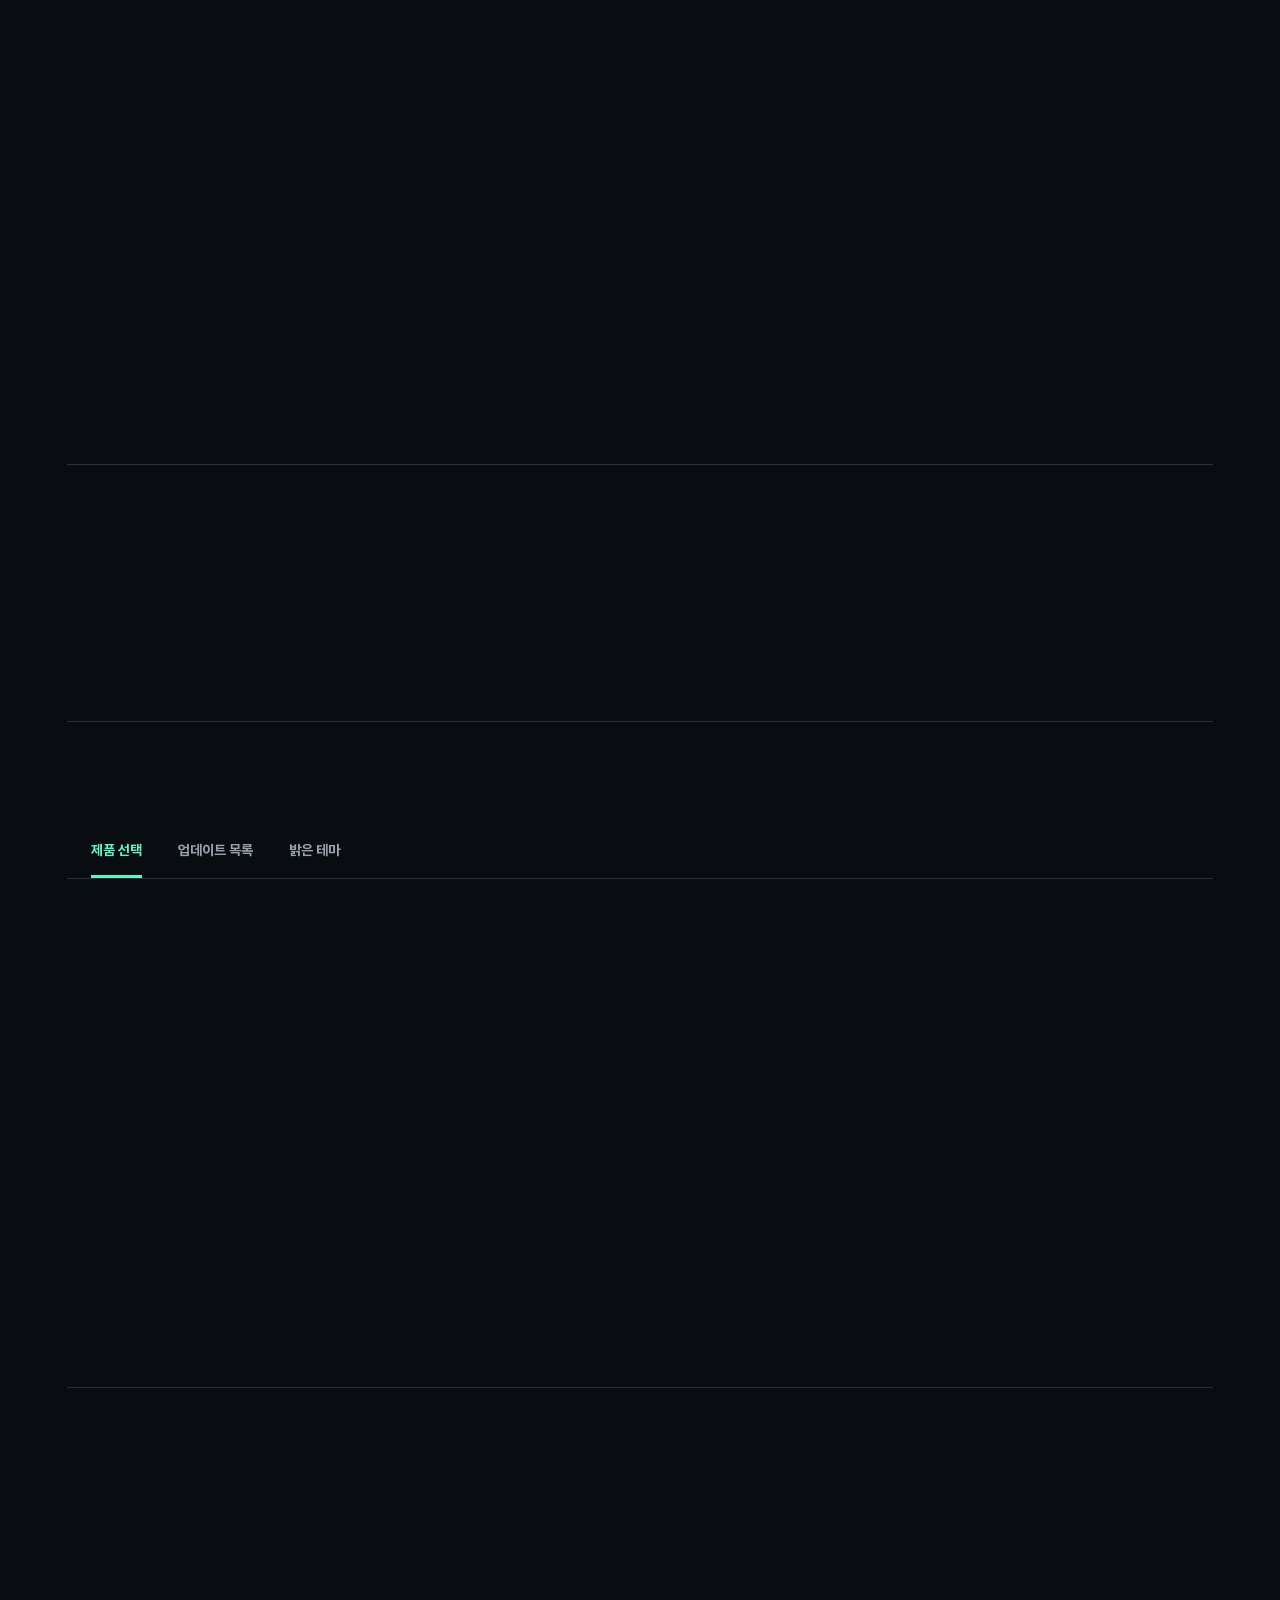
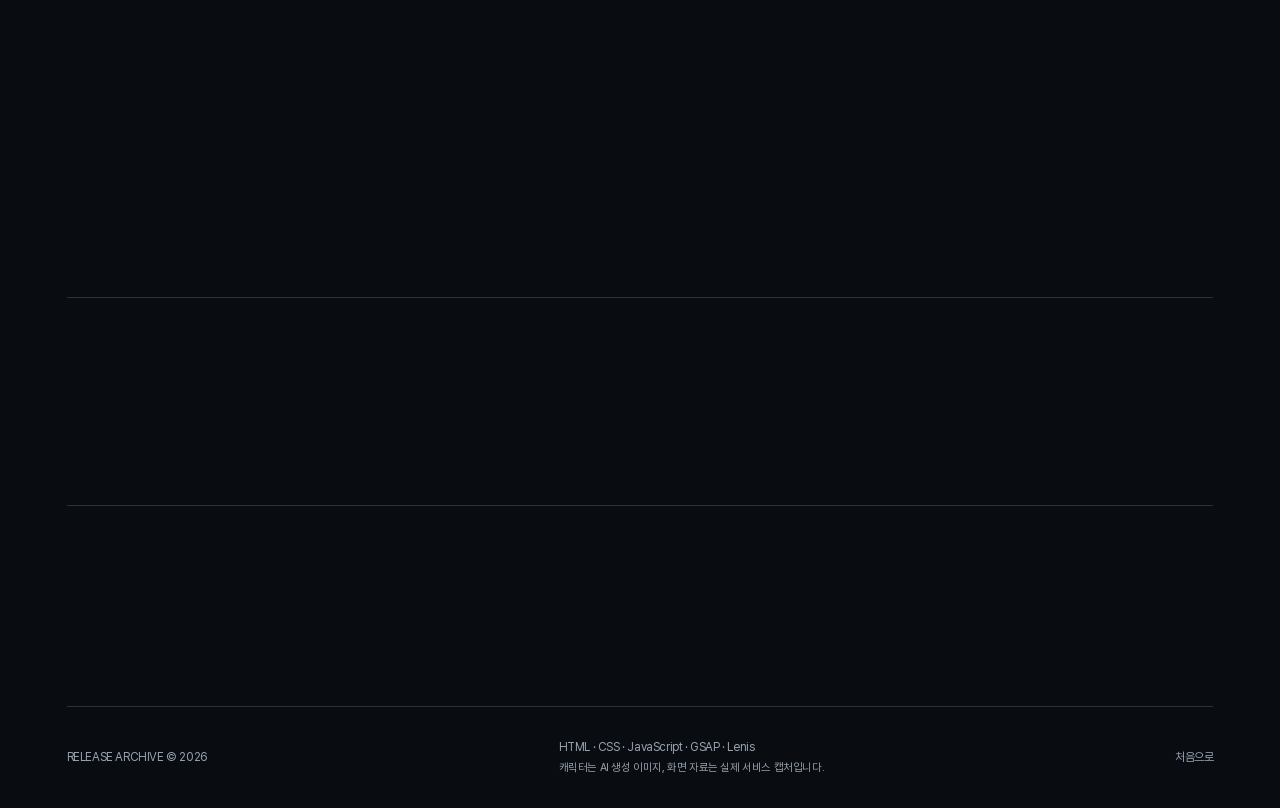
==== commit 39477228: "Rebuild archive process as six interactive chapters" ====
--- a/about.html
+++ b/about.html
@@ -2,97 +2,103 @@
 <html lang="ko">
 <head>
   <meta charset="UTF-8">
-  <meta name="viewport" content="width=device-width, initial-scale=1.0">
-  <meta name="description" content="ChatGPT와 Codex의 공식 업데이트를 읽기 쉬운 한국어로 기록하는 Release Archive 소개">
-  <title>소개 · Release Archive</title>
+  <meta name="viewport" content="width=device-width, initial-scale=1">
+  <meta name="description" content="Release Archive의 기획, 캐릭터와 디자인 시스템, 화면 흐름과 인터랙션을 소개하는 제작 과정">
+  <title>제작 과정 · Release Archive</title>
   <link rel="stylesheet" href="fonts.css?v=20260902">
-  <link rel="stylesheet" href="about.css?v=20260902e">
+  <link rel="stylesheet" href="vendor/lenis/lenis.css">
+  <link rel="stylesheet" href="about.css?v=20261006-final3">
 </head>
 <body id="top">
-  <div class="loader" aria-hidden="true"><span></span><p>RELEASE / ARCHIVE</p><span></span></div>
-  <header class="site-head">
-    <a class="wordmark" href="index.html"><i></i>Release Archive</a>
-    <nav aria-label="주요 메뉴"><a href="index.html">업데이트</a><a class="is-current" href="about.html">소개</a></nav>
-    <span class="head-index">KR — 2026</span>
+  <a class="skip-link" href="#overview">제작 과정 본문으로 이동</a>
+  <div class="read-progress" aria-hidden="true"></div>
+  <header class="process-header">
+    <a class="wordmark" href="index.html">RELEASE<br>ARCHIVE</a>
+    <nav class="chapter-nav" aria-label="제작 과정 챕터">
+      <a href="#overview" aria-current="step">01 개요</a>
+      <a href="#brief">02 과제와 목표</a>
+      <a href="#identity">03 콘셉트</a>
+      <a href="#system">04 디자인 시스템</a>
+      <a href="#experience">05 화면 흐름</a>
+      <a href="#interaction">06 인터랙션과 검증</a>
+    </nav>
+    <a class="header-link" href="index.html">업데이트 보기</a>
   </header>
-
-  <main>
-    <section class="hero" aria-labelledby="hero-title">
-      <div class="hero-grid" aria-hidden="true"></div>
-      <p class="hero-kicker">OpenAI product intelligence / translated with context</p>
-      <h1 id="hero-title"><span class="line"><em>변화는 빠르게.</em></span><span class="line"><em>이해는 정확하게.</em></span></h1>
-      <div class="hero-foot"><p>ChatGPT와 Codex의 공식 발표를 찾아<br>실제 사용자에게 달라지는 점만 남깁니다.</p><a href="#manifesto" class="round-link" aria-label="소개 계속 읽기">↓</a></div>
-      <div class="orbit-word" aria-hidden="true">RELEASE • CONTEXT • IMPACT • RELEASE • CONTEXT • IMPACT •</div>
+  <main class="process-content">
+    <section class="cover" id="overview" data-chapter>
+      <h1 data-reveal="title"><span>RELEASE</span> <span>ARCHIVE</span></h1>
+      <p class="cover-line" data-reveal="copy">업데이트 소식 — 흩어진 변화를, 하나의 기록으로.</p>
+      <figure class="cover-shot" data-reveal="image"><img src="images/process/product.webp" alt="현재 Release Archive의 실제 제품 선택 화면. 민트 ChatGPT와 보라 Codex 캐릭터, 저장된 소식 81개." width="1280" height="720" fetchpriority="high"></figure>
+      <div class="cover-meta" data-reveal="row"><p>2026 <span>/</span> 기획·디자인·퍼블리싱</p><div class="button-group"><a class="outline-button" href="index.html">웹사이트 보기</a><a class="outline-button violet" href="index.html#all">제품 소식 보기</a></div></div>
+      <a class="next-chapter" href="#brief" data-reveal="row"><span>02</span><b>과제와 목표</b><p>업데이트 아카이브가 해결하고자 한 문제와, 설정한 목표를 소개합니다.</p></a>
     </section>
 
-    <section class="ticker" aria-label="기록 원칙">
-      <div class="ticker-track">
-        <div class="ticker-group"><span>OFFICIAL SOURCES</span><i>✦</i><span>NO DUPLICATES</span><i>✦</i><span>PLAIN KOREAN</span><i>✦</i><span>REAL IMPACT</span><i>✦</i></div>
+    <section class="process-section brief" id="brief" data-chapter>
+      <p class="section-label" data-reveal="copy"><b>02</b> / BRIEF</p>
+      <h2 data-reveal="title">빠른 발표보다,<br><span class="mint">정확한 이해.</span></h2>
+      <div class="two-column" data-reveal="copy"><p class="lead">처음부터 끝까지 읽지 않아도,<br>나에게 달라지는 점을 알 수 있도록.</p><p>공식 발표가 여러 곳에 흩어져 있어 제품의 변화를 한 번에 살피기 어려웠습니다. 제품·날짜·영향을 같은 구조로 정리했습니다.</p></div>
+      <div class="decision-table" role="table" aria-label="문제와 설계 목표">
+        <div class="decision-row table-head" role="row" data-reveal="row"><span role="columnheader">문제</span><span role="columnheader">설계</span><span role="columnheader">결과</span></div>
+        <div class="decision-row" role="row" data-reveal="row"><div role="cell"><b>흩어진 발표</b><p>정보가 여러 채널에 분산되어 있었습니다.</p></div><div role="cell"><b>공식 출처 대조</b><p>확인 가능한 원문을 기준으로 기록합니다.</p></div><div role="cell"><b>하나의 기록</b><p>제품의 변화를 한눈에 확인할 수 있습니다.</p></div></div>
+        <div class="decision-row" role="row" data-reveal="row"><div role="cell"><b>복잡한 용어</b><p>기술 중심의 표현이 이해를 어렵게 했습니다.</p></div><div role="cell"><b>사용자 영향 요약</b><p>변화가 작업과 사용 경험에 미치는 영향을 정리합니다.</p></div><div role="cell"><b>읽기 쉬운 한국어</b><p>사용 장면을 중심으로 설명합니다.</p></div></div>
+        <div class="decision-row" role="row" data-reveal="row"><div role="cell"><b>끝없는 목록</b><p>시간순 기록만으로는 필요한 내용을 찾기 어렵습니다.</p></div><div role="cell"><b>제품·기간 필터</b><p>관심 있는 제품과 기간을 선택합니다.</p></div><div role="cell"><b>필요한 변화만</b><p>내게 필요한 범위부터 읽을 수 있습니다.</p></div></div>
       </div>
     </section>
 
-    <section class="manifesto section" id="manifesto">
-      <div class="section-mark"><b>01</b><span>WHY WE ARCHIVE</span></div>
-      <div class="manifesto-copy">
-        <p class="lead">릴리스 노트는 기능을 발표합니다.<br>우리는 그 기능이 <span>어떤 하루를 바꾸는지</span> 기록합니다.</p>
-        <div class="copy-columns"><p>업데이트의 이름보다 중요한 건 맥락입니다. 어디에서 쓸 수 있는지, 이전과 무엇이 다른지, 지금 바로 써볼 가치가 있는지를 한 번 더 확인합니다.</p><p>홍보 문구를 복사하지 않습니다. 공식 문서와 제품 기록을 대조한 뒤, 처음 접하는 사람도 판단할 수 있는 언어로 다시 씁니다.</p></div>
+    <section class="process-section identity" id="identity" data-chapter>
+      <div class="identity-layout">
+        <div class="identity-copy"><p class="section-label" data-reveal="copy"><b>03</b> / IDENTITY</p><h2 data-reveal="title">두 제품,<br><span class="product-gradient">두 개의 시선.</span></h2><p class="lead" data-reveal="copy">민트는 대화의 변화,<br>보라는 개발의 변화를 구분합니다.</p></div>
+        <div class="character-pair">
+          <figure class="character-study" data-reveal="image"><div class="character-track"><img src="images/chatgpt-character.png" alt="대화와 창작을 상징하는 기존 민트 ChatGPT 캐릭터" width="1024" height="1536" loading="lazy"></div><figcaption><b>ChatGPT</b><span>대화 · 창작</span></figcaption></figure>
+          <figure class="character-study" data-reveal="image"><div class="character-track"><img src="images/codex-character.png" alt="개발과 자동화를 상징하는 기존 보라 Codex 캐릭터" width="1024" height="1536" loading="lazy"></div><figcaption><b>Codex</b><span>개발 · 자동화</span></figcaption></figure>
+        </div>
+      </div>
+      <p class="identity-wordmark" data-reveal="title">RELEASE <span class="product-gradient">ARCHIVE</span></p>
+    </section>
+
+    <section class="process-section" id="system" data-chapter>
+      <p class="section-label" data-reveal="copy"><b>04</b> / SYSTEM</p><h2 data-reveal="title">읽는 데 집중하는 화면.</h2>
+      <div class="palette">
+        <div data-reveal="row"><span>Background</span><i style="--swatch:#090c11"></i><small>#090C11</small></div>
+        <div data-reveal="row"><span>Surface</span><i style="--swatch:#151b23"></i><small>#151B23</small></div>
+        <div data-reveal="row"><span>Text</span><i style="--swatch:#eaf0f5"></i><small>#EAF0F5</small></div>
+        <div data-reveal="row"><span>ChatGPT</span><i style="--swatch:#63f5c1"></i><small>#63F5C1</small></div>
+        <div data-reveal="row"><span>Codex</span><i style="--swatch:#9d8fff"></i><small>#9D8FFF</small></div>
+      </div>
+      <div class="system-studies">
+        <div class="type-study" data-reveal="copy"><span class="small-label">TYPEFACE / PRETENDARD</span><h3>Pretendard</h3><p class="type-display">변화를 읽는 <span class="mint">두 개의 시선.</span></p><p class="type-body">사용자에게 달라지는 점을 남깁니다.</p><p class="type-caption">공식 출처와 발표일을 확인합니다.</p></div>
+        <div class="component-study" data-reveal="row"><span class="small-label">COMPONENTS</span><div class="component-example" data-demo-theme="dark">
+          <div class="demo-product" role="group" aria-label="제품 선택 예시"><button type="button" data-demo-product="ChatGPT" aria-pressed="true">ChatGPT</button><button type="button" data-demo-product="Codex" aria-pressed="false">Codex</button></div>
+          <label class="demo-year">기간 선택<select aria-label="기간 선택 예시"><option value="all">전체 연도</option><option value="2026">2026년</option><option value="2025">2025년</option></select></label>
+          <label class="demo-theme">밝은 테마<input type="checkbox" role="switch" aria-label="밝은 테마 예시"><span aria-hidden="true"></span></label>
+          <div class="demo-record"><span>날짜</span><span>제목</span><span>사용자 영향</span><b>2026-10-02</b><b>제품 소식</b><p>사용자에게 달라지는 점.</p></div>
+          <p class="demo-empty" hidden>이 예시에는 선택한 연도의 기록이 없습니다.</p>
+          <output class="demo-status" aria-live="polite">ChatGPT · 전체 연도 · 어두운 테마</output>
+        </div></div>
       </div>
     </section>
 
-    <section class="image-break" aria-label="공식 발표를 읽고 정리하는 작업 공간">
-      <div class="image-layer"></div><div class="image-shade"></div>
-      <div class="image-caption"><span>THE READING ROOM</span><p>정보가 쌓일수록<br>기준은 더 단순해집니다.</p></div>
-      <div class="image-counter"><b>03</b><span>official<br>sources</span></div>
+    <section class="process-section" id="experience" data-chapter>
+      <p class="section-label" data-reveal="copy"><b>05</b> / EXPERIENCE</p><h2 data-reveal="title">선택하고, 좁히고, 읽다.</h2>
+      <div class="two-column flow-intro" data-reveal="copy"><p>처음 방문한 사용자가 원하는 제품의 업데이트를 빠르게 찾고, 실제 변화까지 자연스럽게 이해할 수 있도록 구성한 화면 흐름입니다.</p><p>제품 선택에서 시작해 기간을 좁히고, 변화를 읽은 뒤 공식 출처로 이어지는 간결한 네 단계의 흐름을 설계했습니다.</p></div>
+      <ol class="workflow"><li data-reveal="row"><span>01</span><div><b>제품 선택</b><p>ChatGPT 또는 Codex 선택</p></div></li><li data-reveal="row"><span>02</span><div><b>기간 필터</b><p>원하는 기간으로 범위 좁히기</p></div></li><li data-reveal="row"><span>03</span><div><b>변화 읽기</b><p>주요 변경과 사용자 영향 확인</p></div></li><li data-reveal="row"><span>04</span><div><b>공식 출처</b><p>원문으로 더 깊이 살펴보기</p></div></li></ol>
+      <div class="screen-tabs" role="tablist" aria-label="실제 화면 미리보기"><button type="button" role="tab" id="screen-product" aria-controls="screen-panel" aria-selected="true" tabindex="0" data-screen="product">제품 선택</button><button type="button" role="tab" id="screen-list" aria-controls="screen-panel" aria-selected="false" tabindex="-1" data-screen="list">업데이트 목록</button><button type="button" role="tab" id="screen-light" aria-controls="screen-panel" aria-selected="false" tabindex="-1" data-screen="light">밝은 테마</button></div>
+      <figure class="screen-preview" id="screen-panel" role="tabpanel" aria-labelledby="screen-product" data-reveal="image"><img src="images/process/product.webp" alt="실제 제품 선택 화면" width="1280" height="720" loading="lazy"></figure>
+      <div class="screen-caption" data-reveal="copy"><h3><span>01</span> 제품 선택</h3><p>메인 화면에서 ChatGPT 또는 Codex를 선택합니다. 두 캐릭터와 색상으로 제품을 구분하고, 해당 제품의 기록으로 바로 이동합니다.</p></div>
     </section>
 
-    <section class="method section" aria-labelledby="method-title">
-      <div class="section-mark"><b>02</b><span>THE METHOD</span></div>
-      <h2 id="method-title">세 번 묻고,<br>한 줄로 남깁니다.</h2>
-      <div class="method-list">
-        <article><span>01 / SOURCE</span><h3>정말 공식 발표인가?</h3><p>ChatGPT 릴리스 노트, Codex changelog, GitHub Releases에서 원문과 날짜를 확인합니다.</p></article>
-        <article><span>02 / CONTEXT</span><h3>이전 기록과 겹치지 않는가?</h3><p>제목이 달라도 같은 변경이면 합칩니다. 새로 확인된 정보만 기록에 보탭니다.</p></article>
-        <article><span>03 / IMPACT</span><h3>사용자는 무엇을 체감하는가?</h3><p>기능 목록 대신 작업 방식, 사용량, 접근 범위가 실제로 어떻게 달라지는지 설명합니다.</p></article>
+    <section class="process-section interaction" id="interaction" data-chapter>
+      <div class="interaction-layout">
+        <div><p class="section-label" data-reveal="copy"><b>06</b> / INTERACTION</p><h2 data-reveal="title">작은 반응까지,<br>같은 기준으로.</h2><p data-reveal="copy">제품을 고르고 기간을 좁히는 과정에서도 선택 상태를 분명하게 보여줍니다. 제작 과정 페이지는 제목·본문·이미지가 순차적으로 등장하며, 다시 돌아왔을 때도 반응합니다.</p></div>
+        <div class="evidence"><figure data-reveal="image"><img class="desktop-evidence" src="images/process/list.webp" alt="실제 Codex 기록 화면의 제품·기간 필터와 사용자 영향 설명" width="1280" height="720" loading="lazy"><figcaption><b>기간 필터와 기록 탐색</b><p>발표일·주요 변경·사용자 영향을 같은 구조로 읽습니다.</p></figcaption></figure><figure data-reveal="image"><div class="phone-pair"><img src="images/process/mobile-product.webp" alt="390px 모바일 제품 선택 실제 화면" width="375" height="844" loading="lazy"><img src="images/process/mobile-list.webp" alt="390px 모바일 제품·연도·월 필터 실제 화면" width="375" height="844" loading="lazy"></div><figcaption><b>작은 화면에서도 같은 정보</b><p>제품 선택과 기간 필터, 출처 연결을 유지합니다.</p></figcaption></figure></div>
       </div>
+      <div class="interaction-notes"><article data-reveal="row"><h3>스크롤</h3><b>제목·본문·이미지 순차 등장</b><p>Lenis의 감속과 반복 가능한 등장 효과로 제작 흐름을 이어갑니다.</p></article><article data-reveal="row"><h3>호버·포커스</h3><b>제품과 선택 상태의 반응</b><p>마우스와 키보드 모두 현재 선택을 확인할 수 있도록 구성합니다.</p></article><article data-reveal="row"><h3>반응형</h3><b>데스크톱·태블릿·모바일</b><p>화면 폭에 맞춰 본문·이미지·챕터 메뉴의 배치를 조정합니다.</p></article><article data-reveal="row"><h3>움직임 감소</h3><b>정보와 조작을 먼저</b><p>움직임 감소 설정에서는 보간과 반복 모션을 끄고 정보와 조작을 유지합니다.</p></article></div>
+      <div class="closing" data-reveal="copy"><div><h2>준비된 기록,<br class="mobile-only"> <span class="violet-text">다음 변화로.</span></h2><p>지금까지의 흐름을 바탕으로, 더 나은 기록 경험을 계속 만들어갑니다.</p></div><a class="outline-button" href="index.html">업데이트 보기</a></div>
     </section>
-
-    <section class="signal-board" aria-labelledby="signal-title">
-      <div class="signal-noise" aria-hidden="true"></div>
-      <header><span>LIVE ARCHIVE PROTOCOL</span><small>SEOUL / KST · CONTINUOUS INDEX</small></header>
-      <div class="signal-copy"><p>공식 발표가<br>읽을 수 있는 신호가 되는 곳.</p><h2 id="signal-title">SOURCE → CONTEXT → IMPACT</h2></div>
-      <div class="signal-grid">
-        <article><b>01</b><strong>VERIFY</strong><span>원문과 발표일 대조</span></article>
-        <article><b>02</b><strong>TRANSLATE</strong><span>맥락이 있는 한국어</span></article>
-        <article><b>03</b><strong>ARCHIVE</strong><span>중복 없는 시간순 기록</span></article>
-      </div>
-    </section>
-
-    <section class="lens" aria-label="두 제품을 보는 하나의 관점">
-      <div class="lens-stage">
-        <div class="lens-copy"><span>ONE ARCHIVE / TWO PRODUCTS</span><h2>대화와 개발.<br>서로 다른 변화,<br>하나의 기록.</h2></div>
-        <div class="lens-cards">
-          <a href="index.html#chatgpt" class="product-card light"><small>CONVERSATION / CREATION</small><strong>ChatGPT</strong><p>대화, 창작, 모바일과 협업 경험의 변화</p><i>↗</i></a>
-          <a href="index.html#codex" class="product-card dark"><small>CODE / AUTOMATION</small><strong>Codex</strong><p>CLI, 데스크톱 앱과 개발 도구의 변화</p><i>↗</i></a>
-        </div>
-      </div>
-    </section>
-
-    <section class="principles section">
-      <div class="section-mark"><b>03</b><span>EDITORIAL RULES</span></div>
-      <div class="principles-grid"><h2>기록을 지키는<br>네 가지 태도.</h2><ol><li><span>01</span><p><b>공식 출처만</b>추측보다 확인 가능한 링크를 남깁니다.</p></li><li><span>02</span><p><b>중복 없이</b>같은 발표는 하나의 기록으로 정리합니다.</p></li><li><span>03</span><p><b>쉬운 한국어로</b>기술 용어보다 사용 장면을 설명합니다.</p></li><li><span>04</span><p><b>변화가 있을 때만</b>새 소식이 없다면 페이지도 바꾸지 않습니다.</p></li></ol></div>
-    </section>
-
-    <section class="sources">
-      <div class="source-head"><span>PRIMARY REFERENCES</span><p>기록의 시작점은 언제나 원문입니다.</p></div>
-      <a href="https://help.openai.com/en/articles/6825453-chatgpt-release-notes" target="_blank" rel="noopener noreferrer"><span>01</span><b>ChatGPT Release Notes</b><i>OPEN ↗</i></a>
-      <a href="https://developers.openai.com/codex/changelog" target="_blank" rel="noopener noreferrer"><span>02</span><b>Codex Changelog</b><i>OPEN ↗</i></a>
-      <a href="https://github.com/openai/codex/releases" target="_blank" rel="noopener noreferrer"><span>03</span><b>Codex GitHub Releases</b><i>OPEN ↗</i></a>
-    </section>
-
-    <section class="closing"><p>THE ARCHIVE CONTINUES</p><h2>다음 변화를<br>놓치지 않도록.</h2><a href="index.html">최신 업데이트 보기 <span>↗</span></a></section>
   </main>
-  <footer><span>RELEASE ARCHIVE © 2026</span><a href="#top">BACK TO TOP ↑</a></footer>
+  <footer class="process-footer"><p>RELEASE ARCHIVE © 2026</p><p>HTML · CSS · JavaScript · GSAP · Lenis<br><span>캐릭터는 AI 생성 이미지, 화면 자료는 실제 서비스 캡처입니다.</span></p><a href="#overview">처음으로</a></footer>
   <script src="vendor/gsap/gsap.min.js"></script>
-  <script src="vendor/gsap/ScrollTrigger.min.js"></script>
-  <script src="about.js?v=20260902e"></script>
+  <script src="vendor/lenis/lenis.min.js"></script>
+  <script src="about.js?v=20261006-final3"></script>
 </body>
 </html>
--- a/vendor/lenis/lenis.css
+++ b/vendor/lenis/lenis.css
@@ -0,0 +1,26 @@
+html.lenis,
+html.lenis body {
+  height: auto;
+}
+
+.lenis:not(.lenis-autoToggle).lenis-stopped {
+  overflow: clip;
+}
+
+.lenis [data-lenis-prevent],
+.lenis [data-lenis-prevent-wheel],
+.lenis [data-lenis-prevent-touch],
+.lenis [data-lenis-prevent-vertical],
+.lenis [data-lenis-prevent-horizontal] {
+  overscroll-behavior: contain;
+}
+
+.lenis.lenis-smooth iframe {
+  pointer-events: none;
+}
+
+.lenis.lenis-autoToggle {
+  transition-property: overflow;
+  transition-duration: 1ms;
+  transition-behavior: allow-discrete;
+}
--- a/about.css
+++ b/about.css
@@ -1,47 +1,22 @@
-:root{--ink:#0a0a0a;--paper:#f4f4f1;--white:#fff;--gray:#777;--line:#c9c9c5;--pad:clamp(22px,5vw,84px)}
-*{box-sizing:border-box}html{scroll-behavior:smooth}body{margin:0;background:var(--paper);color:var(--ink);font-family:"Manrope","Noto Sans KR",sans-serif;overflow-x:hidden}a{color:inherit;text-decoration:none}button,a{cursor:pointer}::selection{background:#111;color:#fff}
-.loader{position:fixed;inset:0;z-index:99;display:grid;grid-template-columns:1fr auto 1fr;align-items:center;gap:28px;background:#0a0a0a;color:white}.loader span{height:1px;background:#444}.loader p{margin:0;font-size:11px;letter-spacing:.22em}
-.site-head{position:absolute;top:0;left:0;z-index:10;width:100%;height:84px;padding:0 var(--pad);display:grid;grid-template-columns:1fr auto 1fr;align-items:center;border-bottom:1px solid rgba(10,10,10,.22);font-size:11px;letter-spacing:.13em;text-transform:uppercase}.wordmark{display:flex;gap:10px;align-items:center;font-weight:700}.wordmark i{width:8px;height:8px;border-radius:50%;background:#111}.site-head nav{display:flex;gap:30px}.site-head nav a{position:relative}.site-head nav a:after{content:"";position:absolute;left:0;bottom:-8px;width:100%;height:1px;background:#111;transform:scaleX(0);transform-origin:right;transition:transform .35s}.site-head nav a:hover:after,.site-head nav a.is-current:after{transform:scaleX(1);transform-origin:left}.head-index{text-align:right}
-.hero{min-height:100svh;padding:150px var(--pad) 50px;position:relative;display:flex;flex-direction:column;justify-content:center;isolation:isolate}.hero-grid{position:absolute;inset:84px var(--pad) 0;z-index:-1;background-image:linear-gradient(to right,transparent calc(100% - 1px),rgba(0,0,0,.1) 1px);background-size:25% 100%;border-left:1px solid rgba(0,0,0,.1)}.hero-kicker{align-self:center;margin:0 0 8vh;font-size:10px;letter-spacing:.2em;text-transform:uppercase}.hero h1{margin:0 auto;width:min(1180px,100%);font-size:clamp(48px,8.2vw,142px);font-weight:500;line-height:1.06;letter-spacing:-.045em;text-align:center}.hero h1 .line{display:block;overflow:hidden;padding:.04em}.hero h1 em{display:block;font-style:normal}.hero h1 .line:nth-child(2){font-family:"Noto Sans KR",sans-serif;font-weight:700}.hero-foot{width:min(1180px,100%);margin:9vh auto 0;display:flex;justify-content:space-between;align-items:end}.hero-foot p{margin:0;font-size:clamp(13px,1.1vw,16px);line-height:1.75}.round-link{display:grid;place-items:center;width:64px;height:64px;border:1px solid #111;border-radius:50%;font-size:22px;transition:.3s}.round-link:hover{background:#111;color:#fff;transform:rotate(45deg)}.orbit-word{position:absolute;right:-115px;top:40%;font-size:10px;letter-spacing:.25em;writing-mode:vertical-rl}
-.ticker{overflow:hidden;background:#111;color:white;border-block:1px solid #111;padding:15px 0;font-size:10px;letter-spacing:.25em;white-space:nowrap}.ticker div{width:max-content}
-.section{padding:clamp(110px,15vw,240px) var(--pad)}.section-mark{display:flex;align-items:center;gap:18px;margin-bottom:clamp(70px,10vw,150px);font-size:10px;letter-spacing:.18em}.section-mark b{display:grid;place-items:center;width:38px;height:38px;border:1px solid #111;border-radius:50%;font-weight:500}.section-mark span{color:#666}
-.manifesto{display:grid;grid-template-columns:1fr 4fr;gap:5vw}.manifesto .section-mark{align-self:start}.manifesto-copy .lead{max-width:1250px;margin:0;font-size:clamp(35px,5.6vw,92px);font-weight:500;line-height:1.22;letter-spacing:-.035em}.manifesto-copy .lead span{border-bottom:2px solid}.copy-columns{margin:clamp(70px,10vw,150px) 0 0 auto;max-width:750px;display:grid;grid-template-columns:1fr 1fr;gap:55px}.copy-columns p{margin:0;color:#555;font-size:14px;line-height:1.9;word-break:keep-all}
-.image-break{height:min(86vh,900px);min-height:620px;position:relative;overflow:hidden;background:#111;color:white}.image-layer{position:absolute;inset:-15%;background:url("images/archive-studio-parallax.png") center/cover no-repeat;filter:grayscale(1) contrast(1.08)}.image-shade{position:absolute;inset:0;background:linear-gradient(90deg,rgba(0,0,0,.72),rgba(0,0,0,.08) 65%,rgba(0,0,0,.3))}.image-caption{position:absolute;left:var(--pad);bottom:10%;}.image-caption span,.lens-copy span{font-size:10px;letter-spacing:.22em}.image-caption p{margin:24px 0 0;font-size:clamp(38px,5.5vw,82px);line-height:1.15;letter-spacing:-.035em}.image-counter{position:absolute;right:var(--pad);top:12%;display:flex;gap:14px;align-items:start}.image-counter b{font-size:clamp(55px,8vw,120px);line-height:.8;font-weight:500}.image-counter span{font-size:9px;line-height:1.5;text-transform:uppercase;letter-spacing:.15em}
-.method{background:#fff}.method>.section-mark{margin-bottom:50px}.method h2{max-width:950px;margin:0 0 11vw auto;font-size:clamp(48px,7.4vw,118px);line-height:1.12;letter-spacing:-.04em;font-weight:600;text-align:right}.method-list{border-top:1px solid #111}.method-list article{display:grid;grid-template-columns:1fr 2fr 1.4fr;align-items:center;gap:4vw;min-height:190px;padding:35px 0;border-bottom:1px solid #bbb}.method-list span{font-size:10px;letter-spacing:.16em}.method-list h3{margin:0;font-size:clamp(25px,3vw,48px);line-height:1.25;letter-spacing:-.025em}.method-list p{margin:0;color:#666;font-size:13px;line-height:1.8}
-.lens{height:300vh;background:#111;color:#fff}.lens-stage{height:100vh;position:sticky;top:0;overflow:hidden;padding:8vh var(--pad);display:grid;grid-template-columns:.8fr 1.7fr;gap:7vw;align-items:center}.lens-copy h2{font-size:clamp(35px,4.5vw,70px);line-height:1.2;letter-spacing:-.03em;font-weight:500;margin:32px 0}.lens-cards{height:min(70vh,720px);position:relative}.product-card{position:absolute;inset:0;display:flex;flex-direction:column;justify-content:flex-end;padding:clamp(30px,5vw,75px);overflow:hidden;border:1px solid #444}.product-card.light{background:#efefeb;color:#111;transform:rotate(-2deg)}.product-card.dark{background:#171717;color:#fff;transform:translate(11%,9%) rotate(2deg)}.product-card small{position:absolute;top:35px;left:40px;letter-spacing:.15em}.product-card strong{font-size:clamp(60px,9vw,140px);line-height:.9;letter-spacing:-.06em}.product-card p{font-size:14px;color:#888}.product-card i{position:absolute;right:35px;bottom:35px;font-style:normal;font-size:30px}.product-card:hover i{transform:rotate(45deg);transition:.35s}
-.principles{background:#eee}.principles-grid{display:grid;grid-template-columns:1fr 1fr;gap:10vw}.principles h2{font-size:clamp(42px,5vw,76px);line-height:1.18;letter-spacing:-.035em;margin:0}.principles ol{list-style:none;padding:0;margin:0;border-top:1px solid}.principles li{display:grid;grid-template-columns:60px 1fr;padding:28px 0;border-bottom:1px solid;gap:20px}.principles li span{font-size:11px}.principles li p{margin:0;font-size:14px;line-height:1.7}.principles li b{display:block;font-size:22px;margin-bottom:6px}
-.sources{padding:140px var(--pad);background:white}.source-head{display:flex;justify-content:space-between;align-items:end;margin-bottom:70px}.source-head span{font-size:10px;letter-spacing:.2em}.source-head p{margin:0;color:#666;font-size:13px}.sources>a{display:grid;grid-template-columns:90px 1fr auto;align-items:center;min-height:130px;border-top:1px solid #bbb;position:relative;overflow:hidden}.sources>a:last-child{border-bottom:1px solid #bbb}.sources>a:before{content:"";position:absolute;inset:0;background:#111;transform:translateY(101%);transition:transform .45s cubic-bezier(.77,0,.18,1)}.sources>a>*{position:relative;z-index:1;transition:color .25s}.sources>a:hover:before{transform:none}.sources>a:hover>*{color:white}.sources>a span,.sources>a i{font-size:10px;letter-spacing:.15em;font-style:normal}.sources>a b{font-size:clamp(24px,3vw,47px);font-weight:500;letter-spacing:-.03em}
-.closing{min-height:100vh;background:#0b0b0b;color:white;padding:130px var(--pad);display:flex;flex-direction:column;align-items:center;justify-content:center;text-align:center}.closing>p{font-size:10px;letter-spacing:.22em}.closing h2{font-size:clamp(54px,9vw,145px);line-height:1.08;letter-spacing:-.045em;margin:5vh 0 8vh}.closing>a{border-bottom:1px solid;padding:12px 0;font-size:13px}.closing>a span{display:inline-block;margin-left:25px}.closing>a:hover span{transform:rotate(45deg);transition:.35s}footer{height:90px;background:#0b0b0b;color:#777;border-top:1px solid #333;padding:0 var(--pad);display:flex;align-items:center;justify-content:space-between;font-size:9px;letter-spacing:.16em}
-@media(max-width:760px){.site-head{grid-template-columns:1fr auto;height:68px}.head-index{display:none}.site-head nav{gap:18px}.hero{padding-top:120px}.hero-grid{inset:68px var(--pad) 0;background-size:50% 100%}.hero-kicker{margin-bottom:10vh;text-align:center;line-height:1.6}.hero h1{font-size:clamp(45px,14vw,68px);line-height:1.13;letter-spacing:-.04em}.hero-foot{margin-top:10vh}.hero-foot p{max-width:250px}.round-link{width:52px;height:52px}.orbit-word{display:none}.section{padding-block:110px}.manifesto{display:block}.manifesto .section-mark{margin-bottom:70px}.manifesto-copy .lead{font-size:39px;line-height:1.3}.copy-columns{grid-template-columns:1fr;margin-top:75px;gap:28px}.image-break{min-height:600px;height:75vh}.image-counter{top:9%}.method h2{text-align:left;margin-bottom:90px;font-size:48px}.method-list article{grid-template-columns:1fr;padding:34px 0;gap:18px}.method-list p{max-width:320px}.lens{height:auto;padding:110px 20px}.lens-stage{height:auto;position:relative;padding:0;display:block}.lens-copy{margin-bottom:65px}.lens-cards{height:auto;display:grid;gap:14px}.product-card{position:relative;inset:auto;min-height:440px!important;transform:none!important;padding:35px 25px}.product-card small{left:25px}.product-card strong{font-size:65px}.product-card.dark{transform:none}.principles-grid{grid-template-columns:1fr;gap:70px}.source-head{display:block}.source-head p{margin-top:18px}.sources>a{grid-template-columns:42px 1fr auto;min-height:105px}.sources>a b{font-size:20px}.closing h2{font-size:58px;line-height:1.15}footer{height:75px}}
-@media(prefers-reduced-motion:reduce){html{scroll-behavior:auto}.loader{display:none!important}*,*:before,*:after{animation:none!important;transition:none!important}.lens{height:auto;padding-block:100px}.lens-stage{height:auto;position:relative}.product-card{position:relative!important;transform:none!important}.lens-cards{height:auto;display:grid;gap:20px}}
+:root{--paper:#090c11;--surface:#151b23;--ink:#eaf0f5;--muted:#98a3af;--line:#29313b;--mint:#63f5c1;--violet:#9d8fff;--gutter:clamp(20px,5.2vw,80px)}
+*{box-sizing:border-box}html{scroll-behavior:smooth;scrollbar-color:#59616b var(--paper)}html.lenis{scroll-behavior:auto}body{margin:0;background:var(--paper);color:var(--ink);font-family:Pretendard,-apple-system,BlinkMacSystemFont,"Segoe UI",sans-serif;letter-spacing:-.025em}button,input,select{font:inherit}a{color:inherit;text-decoration:none}button,a,input,select{-webkit-tap-highlight-color:transparent}button,select{cursor:pointer}button{color:inherit}p{line-height:1.75}figure{margin:0}button:focus-visible,a:focus-visible,select:focus-visible,input:focus-visible{outline:2px solid var(--mint);outline-offset:5px}::selection{color:#090c11;background:var(--mint)}
+.skip-link{position:fixed;top:8px;left:20px;z-index:100;padding:12px;background:var(--ink);color:var(--paper);transform:translateY(-150%)}.skip-link:focus{transform:none}.read-progress{height:2px;position:fixed;inset:0 0 auto;z-index:80;transform-origin:left;transform:scaleX(0);background:linear-gradient(90deg,var(--mint),var(--violet));pointer-events:none}
+.process-header{position:sticky;top:0;z-index:20;margin:0 var(--gutter);height:80px;display:grid;grid-template-columns:160px minmax(0,1fr) 135px;align-items:center;gap:32px;background:var(--paper);border-bottom:1px solid var(--line)}.wordmark{font-weight:900;font-size:17px;line-height:1.05;letter-spacing:.01em}.header-link{font-size:13px;font-weight:600;text-align:right;white-space:nowrap}.chapter-nav{display:flex;align-self:stretch;align-items:stretch;justify-content:center;gap:clamp(18px,2.5vw,40px);overflow-x:auto;scrollbar-width:none}.chapter-nav::-webkit-scrollbar{display:none}.chapter-nav a{display:flex;align-items:center;flex:none;font-size:15px;color:var(--muted);border-bottom:3px solid transparent;padding-top:3px;white-space:nowrap;transition:color .2s,border-color .2s}.chapter-nav a:hover{color:var(--ink)}.chapter-nav a[aria-current]{color:var(--mint);border-color:var(--mint)}
+.process-content{padding:0 var(--gutter)}.cover{padding:20px 0 0}.cover h1{font-size:clamp(50px,10.9vw,170px);line-height:.9;letter-spacing:-.045em;font-weight:900;margin:0;white-space:nowrap}.cover-line{font-size:clamp(19px,2.35vw,36px);line-height:1.4;font-weight:700;margin:4px 0 18px}.cover-shot{aspect-ratio:2.48;border:1px solid var(--line);overflow:hidden;background:var(--paper)}.cover-shot img{width:100%;height:100%;display:block;object-fit:contain}.cover-meta{display:flex;align-items:center;justify-content:space-between;gap:28px;padding:24px 0;color:var(--muted);font-size:14px}.cover-meta p{margin:0}.cover-meta p span{padding:0 12px}.button-group{display:flex;gap:14px;flex-wrap:wrap}.outline-button{display:inline-flex;align-items:center;justify-content:center;min-width:170px;min-height:42px;padding:12px 24px;border:1px solid var(--mint);border-radius:4px;font-size:14px;font-weight:700;color:var(--ink);transition:background .25s,color .25s}.outline-button:hover{background:var(--mint);color:var(--paper)}.outline-button.violet{border-color:var(--violet);color:var(--violet)}.outline-button.violet:hover{background:var(--violet);color:var(--paper)}.next-chapter{display:grid;grid-template-columns:110px 1fr 1fr;align-items:center;gap:32px;border-top:1px solid var(--line);padding:24px 0 35px}.next-chapter>span{font-size:58px;font-weight:900;line-height:1;color:var(--muted)}.next-chapter b{font-size:23px}.next-chapter p{font-size:14px;color:var(--muted);margin:0;border-left:1px solid var(--line);padding-left:40px}
+.process-section{padding:15px 0 80px;border-top:1px solid var(--line)}.section-label{font-size:13px;letter-spacing:.14em;color:var(--muted);margin:0 0 30px;line-height:1.2}.section-label b{color:var(--mint);margin-right:10px}.process-section h2{font-size:clamp(38px,6.9vw,105px);line-height:1.14;letter-spacing:-.055em;margin:0 0 55px;font-weight:800}.mint{color:var(--mint)}.violet-text{color:var(--violet)}.product-gradient{color:var(--mint);background:linear-gradient(100deg,var(--mint),#9fcde4 50%,var(--violet));background-clip:text;-webkit-background-clip:text;-webkit-text-fill-color:transparent}.two-column{display:grid;grid-template-columns:1fr 1fr;gap:8%;align-items:start;margin-bottom:50px}.two-column p{font-size:20px;line-height:1.65;color:var(--muted);margin:0;word-break:keep-all}.two-column .lead,.lead{font-size:clamp(22px,2.35vw,36px);line-height:1.5;color:var(--ink);margin:0}.two-column>p+p{border-left:1px solid var(--line);padding-left:9%}.brief h2{font-size:clamp(48px,7.8vw,116px);margin-bottom:55px}.decision-table{border-top:1px solid var(--line)}.decision-row{display:grid;grid-template-columns:repeat(3,1fr);gap:50px;border-bottom:1px solid var(--line);padding:24px 16px}.table-head{padding-block:18px;color:var(--muted);font-size:14px}.decision-row b{display:block;font-size:24px;margin-bottom:8px;line-height:1.4}.decision-row p{margin:0;color:var(--muted);font-size:15px;line-height:1.6}.decision-row:hover:not(.table-head){background:#63f5c107}
+.identity-layout{display:grid;grid-template-columns:.8fr 1.4fr;gap:45px;align-items:center}.identity-copy h2{font-size:clamp(45px,6.25vw,96px);margin-bottom:40px}.identity-copy .lead{color:var(--muted);font-size:clamp(22px,2.1vw,32px)}.character-pair{display:grid;grid-template-columns:1fr 1fr;gap:24px;min-width:0}.character-study{min-width:0;position:relative}.character-track{height:clamp(360px,36vw,570px);position:relative}.character-track img{display:block;width:100%;height:100%;object-fit:contain;mask-image:radial-gradient(ellipse 60% 60% at 50% 50%,#000 88%,transparent 100%);-webkit-mask-image:radial-gradient(ellipse 60% 60% at 50% 50%,#000 88%,transparent 100%)}.character-study figcaption{text-align:center;margin-top:12px}.character-study figcaption b{display:block;font-size:34px;font-weight:800}.character-study figcaption span{display:block;color:var(--muted);font-size:17px;margin-top:10px}.identity-wordmark{text-align:center;font-size:clamp(44px,6vw,92px);font-weight:900;letter-spacing:.12em;margin:70px 0 0;line-height:1.1}
+.palette{display:grid;grid-template-columns:repeat(5,1fr);gap:25px;padding-bottom:65px;border-bottom:1px solid var(--line)}.palette span,.palette small{font-size:16px;color:var(--muted);display:block}.palette i{display:block;width:100%;height:70px;background:var(--swatch);border:1px solid #485361;margin:12px 0;border-radius:2px}.palette small{font-size:14px}.system-studies{display:grid;grid-template-columns:1fr 1fr;gap:50px;padding-top:55px;align-items:start}.small-label{display:block;font-size:12px;letter-spacing:.16em;color:var(--muted);margin-bottom:30px}.type-study h3{font-size:clamp(52px,8.5vw,130px);line-height:1.1;font-weight:900;letter-spacing:-.05em;margin:0 0 40px}.type-study p{margin:18px 0;line-height:1.5;word-break:keep-all}.type-display{font-size:clamp(28px,3vw,46px);font-weight:800}.type-body{font-size:clamp(20px,2.15vw,32px);color:var(--muted)}.type-caption{font-size:clamp(17px,1.8vw,26px);color:var(--muted)}.component-study{border-left:1px solid var(--line);padding-left:50px;min-width:0}.component-example{color:var(--ink);border-radius:4px;transition:background .25s,color .25s;padding:0}.demo-product{display:grid;grid-template-columns:1fr 1fr;gap:12px;margin:0 0 26px}.demo-product button{height:52px;border:1px solid var(--violet);background:transparent;color:var(--violet);font-size:17px;font-weight:700;border-radius:3px}.demo-product button[aria-pressed="true"]{background:var(--mint);border-color:var(--mint);color:#07100d}.demo-product button[data-demo-product="Codex"][aria-pressed="true"]{background:var(--violet);border-color:var(--violet)}.demo-year{display:grid;gap:10px;font-size:15px}.demo-year select{width:100%;background:transparent;border:1px solid #596574;color:inherit;border-radius:3px;height:46px;padding:0 14px;font-size:15px}.demo-year option{background:var(--paper);color:var(--ink)}.demo-theme{display:flex;gap:20px;align-items:center;font-size:15px;margin:26px 0;position:relative;cursor:pointer;width:max-content}.demo-theme input{appearance:none;width:48px;height:26px;background:var(--line);border-radius:20px;border:1px solid #596574;margin:0;cursor:pointer;position:relative}.demo-theme input:before{content:"";display:block;width:20px;height:20px;border-radius:50%;background:var(--ink);position:absolute;top:2px;left:2px;transition:translate .25s}.demo-theme input:checked{background:#19815f}.demo-theme input:checked:before{translate:21px 0}.demo-record{border-top:1px solid var(--line);border-bottom:1px solid var(--line);display:grid;grid-template-columns:1fr 1fr 1.4fr;gap:14px 12px;padding:18px 0;font-size:13px;line-height:1.6}.demo-record>span{color:var(--muted)}.demo-record b{font-weight:400}.demo-record p{margin:0;line-height:1.6}.demo-status{display:block;font-size:12px;color:var(--muted);line-height:1.5;margin-top:18px}.component-example[data-demo-theme="light"]{background:#eaf0f5;color:#111923;padding:20px;margin:-20px}.component-example[data-demo-theme="light"] .demo-record,.component-example[data-demo-theme="light"] .demo-year select{border-color:#8997a6}.component-example[data-demo-theme="light"] .demo-status,.component-example[data-demo-theme="light"] .demo-record>span{color:#56616d}
+.flow-intro{margin-top:-20px}.flow-intro p{font-size:18px}.workflow{list-style:none;padding:25px 0;margin:0 0 32px;display:grid;grid-template-columns:repeat(4,1fr);gap:25px;border-top:1px solid var(--line)}.workflow li{display:flex;gap:22px;align-items:center}.workflow li>span{display:grid;place-items:center;flex:none;width:50px;height:50px;border:1px solid #73808c;border-radius:50%;font-size:16px;color:var(--muted)}.workflow li:first-child>span{border-color:var(--mint);color:var(--mint)}.workflow b{font-size:18px}.workflow p{font-size:14px;margin:5px 0 0;color:var(--muted);line-height:1.5}.screen-tabs{display:flex;gap:36px;border-bottom:1px solid var(--line);padding:0 24px;background:var(--paper)}.screen-tabs button{border:0;background:none;color:var(--muted);font-size:14px;font-weight:700;padding:20px 0 17px;white-space:nowrap;border-bottom:3px solid transparent}.screen-tabs button[aria-selected="true"]{color:var(--mint);border-color:var(--mint)}.screen-preview{border:1px solid var(--line);overflow:hidden}.screen-preview img{display:block;width:100%;height:auto;aspect-ratio:2.7;object-fit:cover;object-position:top}.screen-caption{display:grid;grid-template-columns:250px 1fr;gap:36px;margin-top:24px}.screen-caption h3{font-size:27px;margin:0}.screen-caption h3 span{color:var(--mint);padding-right:18px}.screen-caption p{font-size:16px;color:var(--muted);margin:0;border-left:1px solid var(--line);padding-left:36px;max-width:850px;line-height:1.75}
+.interaction-layout{display:grid;grid-template-columns:.78fr 1.65fr;gap:48px}.interaction-layout h2{font-size:clamp(35px,3.9vw,59px);margin-bottom:28px}.interaction-layout>div>p:not(.section-label){font-size:18px;color:var(--muted);word-break:keep-all}.evidence{display:grid;grid-template-columns:1.2fr 1fr;gap:20px;align-items:start}.desktop-evidence{display:block;width:100%;height:385px;object-fit:cover;object-position:top;border:1px solid var(--line);border-radius:5px}.phone-pair{display:grid;grid-template-columns:1fr 1fr;gap:12px}.phone-pair img{display:block;width:100%;height:385px;object-fit:cover;object-position:top;border:1px solid var(--line);border-radius:8px}.evidence figcaption{margin-top:18px}.evidence figcaption b{font-size:18px}.evidence figcaption p{font-size:13px;color:var(--muted);margin:8px 0 0;line-height:1.65}.interaction-notes{display:grid;grid-template-columns:repeat(4,1fr);gap:30px;padding:38px 0;margin-top:40px;border-block:1px solid var(--line)}.interaction-notes article+article{border-left:1px solid var(--line);padding-left:30px}.interaction-notes h3{font-size:22px;margin:0 0 12px}.interaction-notes b{font-size:16px;font-weight:500;line-height:1.5;display:block}.interaction-notes p{font-size:15px;color:var(--muted);margin:15px 0 0;line-height:1.8}.closing{display:flex;align-items:center;justify-content:space-between;gap:40px;padding-top:40px}.closing h2{font-size:clamp(30px,3vw,44px);margin:0 0 10px}.closing p{font-size:15px;color:var(--muted);margin:0}.process-footer{margin:0 var(--gutter);padding:30px 0;border-top:1px solid var(--line);display:flex;align-items:center;justify-content:space-between;gap:24px;color:var(--muted);font-size:12px}.process-footer p{margin:0;line-height:1.7}.process-footer p span{font-size:11px}.process-footer a{white-space:nowrap}.mobile-only{display:none}[data-motion-state="pending"]{opacity:0}
+@media(max-width:1100px){.process-header{grid-template-columns:110px minmax(0,1fr) 95px;gap:18px}.chapter-nav{justify-content:flex-start;gap:22px}.chapter-nav a{font-size:12px}.cover h1{font-size:10vw}.two-column p{font-size:18px}.decision-row{gap:30px}.decision-row b{font-size:21px}.identity-layout{gap:22px}.character-track{height:420px}.identity-copy h2{font-size:62px}.identity-copy .lead{font-size:24px}.system-studies{gap:28px}.component-study{padding-left:28px}.interaction-layout{grid-template-columns:1fr;gap:32px}.interaction-layout h2 br{display:none}.evidence{grid-template-columns:1.1fr 1fr}.desktop-evidence,.phone-pair img{height:400px}}
+@media(max-width:760px){.process-header{height:auto;grid-template-columns:1fr auto;gap:0;padding-top:18px}.wordmark{font-size:13px}.header-link{font-size:12px}.chapter-nav{grid-column:1/-1;grid-row:2;gap:24px;min-height:56px;margin-top:10px}.chapter-nav a{font-size:12px}.cover{padding-top:22px}.cover h1{font-size:21vw;white-space:normal;line-height:.95;letter-spacing:-.045em}.cover h1 span{display:block}.cover-line{font-size:20px;line-height:1.5;margin:22px 0}.cover-shot{aspect-ratio:16/10}.cover-meta{align-items:flex-start;flex-direction:column;gap:18px;font-size:12px;padding-block:20px}.button-group{gap:10px;flex-wrap:nowrap;width:100%}.outline-button{min-width:0;padding:12px 14px;font-size:13px;flex:1}.next-chapter{grid-template-columns:50px 1fr;gap:18px;padding:22px 0 30px}.next-chapter>span{font-size:40px}.next-chapter b{font-size:21px}.next-chapter p{grid-column:2;padding:0;border:0;font-size:13px}.process-section{padding:55px 0}.section-label{font-size:11px;margin-bottom:24px}.process-section h2,.brief h2{font-size:40px;line-height:1.2;margin-bottom:32px;letter-spacing:-.045em}.two-column{grid-template-columns:1fr;gap:26px;margin-bottom:34px}.two-column .lead{font-size:25px;line-height:1.6}.two-column p{font-size:16px}.two-column>p+p{padding:0;border:0}.decision-row{gap:16px;padding:22px 0}.decision-row b{font-size:16px;line-height:1.45;margin-bottom:10px}.decision-row p{font-size:12px;line-height:1.7}.table-head{font-size:12px;padding-block:14px}.identity-layout{grid-template-columns:1fr;gap:32px}.identity-copy .lead{font-size:22px}.identity-copy h2{font-size:48px}.character-pair{gap:12px}.character-track{height:280px}.character-study figcaption b{font-size:25px}.character-study figcaption span{font-size:14px}.identity-wordmark{font-size:7vw;letter-spacing:.08em;margin-top:40px}.palette{grid-template-columns:repeat(3,1fr);gap:24px 14px;padding-bottom:35px}.palette i{height:50px}.palette span{font-size:12px}.palette small{font-size:11px}.system-studies{grid-template-columns:1fr;gap:36px;padding-top:35px}.small-label{font-size:10px;margin-bottom:22px}.type-study h3{font-size:54px;margin-bottom:26px}.type-display{font-size:27px}.type-body{font-size:19px}.type-caption{font-size:15px}.component-study{border:0;border-top:1px solid var(--line);padding:30px 0 0}.demo-product button{font-size:15px}.component-example[data-demo-theme="light"]{margin:0;padding:16px}.demo-record{font-size:12px}.workflow{grid-template-columns:1fr 1fr;gap:24px 18px;padding-block:25px;margin-bottom:24px}.workflow li{gap:12px;align-items:flex-start}.workflow li>span{width:32px;height:32px;font-size:12px}.workflow b{font-size:15px}.workflow p{font-size:12px}.flow-intro{margin-top:0}.screen-tabs{gap:25px;padding:0;overflow:auto}.screen-tabs button{font-size:12px;padding:16px 0 13px}.screen-preview img{aspect-ratio:16/10;object-fit:contain}.screen-caption{grid-template-columns:1fr;gap:12px;margin-top:20px}.screen-caption h3{font-size:23px}.screen-caption p{font-size:15px;border:0;padding:0}.interaction-layout{gap:32px}.interaction-layout h2 br{display:block}.interaction-layout>div>p:not(.section-label){font-size:16px}.evidence{grid-template-columns:1fr;gap:30px}.desktop-evidence{height:auto;aspect-ratio:16/10;object-fit:cover}.phone-pair img{height:auto;aspect-ratio:375/720;object-fit:cover}.interaction-notes{grid-template-columns:1fr 1fr;gap:28px 20px;padding:28px 0;margin-top:28px}.interaction-notes article+article{border:0;padding:0}.interaction-notes h3{font-size:19px}.interaction-notes b{font-size:14px}.interaction-notes p{font-size:13px;line-height:1.75}.closing{align-items:flex-start;flex-direction:column;gap:24px;padding-top:32px}.closing h2{font-size:31px;margin-bottom:14px}.closing p{font-size:14px}.closing .outline-button{min-width:160px;flex:none}.mobile-only{display:block}.process-footer{align-items:flex-start;flex-wrap:wrap;font-size:11px;padding-block:24px}.process-footer p:nth-child(2){order:3;flex-basis:100%;font-size:10px}.process-footer p span{font-size:10px}}
+@media(max-width:360px){.process-section h2,.brief h2{font-size:35px}.decision-row{gap:10px}.decision-row b{font-size:14px}.decision-row p{font-size:11px}.character-track{height:230px}.type-study h3{font-size:46px}.workflow{gap:22px 10px}.workflow li{gap:8px}.workflow p{font-size:11px}}
+@media(prefers-reduced-motion:reduce){html{scroll-behavior:auto}[data-motion-state="pending"]{opacity:1}*,*:before,*:after{animation:none!important;transition:none!important}.read-progress{display:none}}
 
-/* 2026-09 future archive refinement */
-:root{--ink:#eaf0f5;--paper:#090c11;--white:#f5f7f8;--gray:#8a94a3;--line:#29313b;--mint:#63f5c1;--violet:#9d8fff;--pad:clamp(22px,5vw,84px)}
-body{background:var(--paper);color:var(--ink);font-family:"Pretendard",-apple-system,BlinkMacSystemFont,"Segoe UI",sans-serif;letter-spacing:-.018em}
-.loader{background:#07090d}.loader span{background:linear-gradient(90deg,transparent,var(--mint),transparent)}
-.site-head{color:#f4f7fb;border-bottom-color:rgba(255,255,255,.16);background:linear-gradient(180deg,rgba(7,10,15,.72),transparent)}
-.wordmark i{background:var(--mint);box-shadow:0 0 18px rgba(99,245,193,.75)}
-.site-head nav a:after{background:var(--mint)}
-.hero{color:#f4f7fb;background:#080b10;overflow:hidden}
-.hero:before{content:"";position:absolute;inset:0;z-index:-3;background:linear-gradient(90deg,rgba(6,9,14,.98) 0%,rgba(6,9,14,.82) 43%,rgba(6,9,14,.46) 73%,rgba(6,9,14,.9) 100%),url("images/archive-studio-parallax.png") center 45%/cover no-repeat;filter:saturate(.72) contrast(1.08)}
-.hero:after{content:"";position:absolute;inset:0;z-index:-2;pointer-events:none;background:radial-gradient(circle at 78% 35%,rgba(99,245,193,.14),transparent 28%),radial-gradient(circle at 18% 82%,rgba(157,143,255,.13),transparent 30%),repeating-linear-gradient(0deg,transparent 0 4px,rgba(255,255,255,.018) 4px 5px)}
-.hero-grid{z-index:-1;border-left-color:rgba(255,255,255,.1);background-image:linear-gradient(to right,transparent calc(100% - 1px),rgba(255,255,255,.08) 1px)}
-.hero-kicker{color:var(--mint);font-weight:700}.hero h1{font-weight:700;text-shadow:0 8px 40px rgba(0,0,0,.44)}.hero h1 .line:nth-child(2){font-family:"Pretendard",sans-serif}.hero-foot p{color:#bcc5cf}.round-link{border-color:rgba(255,255,255,.55)}.round-link:hover{background:var(--mint);border-color:var(--mint);color:#06100c}.orbit-word{color:#87919f}
-.ticker{position:relative;z-index:4;padding:0;overflow:hidden;border-color:#2d3743;background:#0d1218;color:#d7dee6;font-size:11px;letter-spacing:.17em}
-.ticker:before,.ticker:after{content:"";position:absolute;top:0;bottom:0;z-index:3;width:8vw;pointer-events:none}.ticker:before{left:0;background:linear-gradient(90deg,#0d1218,transparent)}.ticker:after{right:0;background:linear-gradient(-90deg,#0d1218,transparent)}
-.ticker-track,.ticker-group{display:flex;width:max-content;align-items:center}.ticker-track{will-change:transform;animation:ticker-fallback 18s linear infinite}.ticker-track.is-gsap{animation:none}.ticker-group{flex:none;gap:34px;padding:16px 17px}.ticker-group i{color:var(--mint);font-style:normal}.ticker-group span{font-weight:700;white-space:nowrap}
-@keyframes ticker-fallback{to{transform:translate3d(-50%,0,0)}}
-.manifesto{background:#edf0ed;color:#0a0d10}.manifesto .section-mark b{border-color:#0a0d10}.manifesto-copy .lead span{border-color:#0a0d10}.copy-columns p{color:#525c62}
-.image-break{border-block:1px solid #242c35}.image-layer{filter:grayscale(.25) saturate(.72) contrast(1.14)}.image-shade{background:linear-gradient(90deg,rgba(5,8,13,.88),rgba(5,8,13,.12) 65%,rgba(5,8,13,.55)),linear-gradient(0deg,rgba(5,8,13,.64),transparent 58%)}.image-caption span{color:var(--mint)}
-.method{background:#0a0e14;color:#eef3f7}.method .section-mark b{border-color:#4a5664}.method .section-mark span{color:#8d98a7}.method-list{border-color:#485361}.method-list article{border-color:#2b343e}.method-list span{color:var(--mint)}.method-list p{color:#8e99a7}
-.signal-board{position:relative;isolation:isolate;min-height:86vh;padding:clamp(90px,11vw,170px) var(--pad);overflow:hidden;border-block:1px solid #26303b;background:#090c12;color:#edf4f8}
-.signal-board:before{content:"";position:absolute;inset:0;z-index:-3;background:linear-gradient(105deg,rgba(7,10,16,.97),rgba(7,10,16,.7)),url("images/archive-studio-parallax.png") center 60%/cover no-repeat;filter:hue-rotate(118deg) saturate(.55)}
-.signal-board:after{content:"";position:absolute;inset:0;z-index:-2;background:linear-gradient(rgba(99,245,193,.08) 1px,transparent 1px),linear-gradient(90deg,rgba(99,245,193,.08) 1px,transparent 1px);background-size:72px 72px;mask-image:linear-gradient(to bottom,transparent,#000 25%,#000 85%,transparent)}
-.signal-noise{position:absolute;inset:0;z-index:-1;background:radial-gradient(circle at 18% 24%,rgba(99,245,193,.16),transparent 24%),radial-gradient(circle at 82% 66%,rgba(157,143,255,.17),transparent 28%)}
-.signal-board header{display:flex;justify-content:space-between;padding-bottom:18px;border-bottom:1px solid rgba(255,255,255,.28);color:var(--mint);font-size:10px;font-weight:700;letter-spacing:.2em}.signal-board header small{color:#7e8998;font:inherit}.signal-copy{display:grid;grid-template-columns:.72fr 1.4fr;gap:7vw;align-items:end;margin:clamp(80px,11vw,150px) 0}.signal-copy p{margin:0;color:#9aa6b3;font-size:clamp(15px,1.4vw,21px);line-height:1.6}.signal-copy h2{margin:0;font-size:clamp(43px,7.2vw,116px);font-weight:700;line-height:.95;letter-spacing:-.055em;background:linear-gradient(90deg,#fff 10%,#6df6c6 52%,#a99fff);-webkit-background-clip:text;background-clip:text;color:transparent}.signal-grid{display:grid;grid-template-columns:repeat(3,1fr);border:1px solid rgba(255,255,255,.2);background:rgba(8,12,18,.46);backdrop-filter:blur(16px)}.signal-grid article{display:grid;grid-template-columns:auto 1fr;gap:12px 22px;min-height:160px;padding:28px}.signal-grid article+article{border-left:1px solid rgba(255,255,255,.18)}.signal-grid b{color:var(--mint);font-size:10px}.signal-grid strong{font-size:clamp(20px,2.3vw,34px);letter-spacing:.04em}.signal-grid span{grid-column:2;color:#8f9ba9;font-size:12px}
-.lens{background:#06080c}.lens-stage{background:radial-gradient(circle at 72% 42%,rgba(157,143,255,.1),transparent 36%)}.lens-copy span{color:var(--mint)}.product-card{isolation:isolate;border-color:#3a4552;box-shadow:0 35px 100px rgba(0,0,0,.38)}.product-card:before{content:"";position:absolute;inset:5% 7% 28%;z-index:-1;background-position:center;background-repeat:no-repeat;background-size:contain;opacity:.5;filter:drop-shadow(0 24px 36px rgba(0,0,0,.4))}.product-card.light{background:linear-gradient(145deg,#dfe9e5,#9fcbbc);color:#07100d}.product-card.light:before{background-image:url("images/chatgpt-character.png")}.product-card.dark{background:linear-gradient(145deg,#211d42,#0d0d18);color:#fff}.product-card.dark:before{background-image:url("images/codex-character.png");opacity:.62}.product-card>*{position:relative;z-index:1}.product-card p{color:currentColor;opacity:.65}.product-card:hover{border-color:var(--mint)}
-.principles{background:#e7ebe8;color:#090c10}.principles .section-mark b{border-color:#090c10}.principles ol{border-color:#090c10}.principles li{border-color:#788078}
-.sources{background:#f7f8f7;color:#090c10}.sources>a:before{background:#0b1016}.sources>a:hover>*{color:#f4f7f9}.source-head p{color:#5d666d}
-.closing{position:relative;isolation:isolate;background:#070a0e}.closing:before{content:"";position:absolute;inset:0;z-index:-2;background:linear-gradient(rgba(6,9,13,.73),rgba(6,9,13,.94)),url("images/archive-studio-parallax.png") center/cover no-repeat;filter:grayscale(.45)}.closing:after{content:"";position:absolute;inset:0;z-index:-1;background:radial-gradient(circle at 50% 45%,rgba(99,245,193,.16),transparent 30%)}.closing>p{color:var(--mint)}footer{background:#07090d;color:#77818d}
-@media(max-width:760px){.hero:before{background-position:62% center}.ticker-group{gap:24px;padding:14px 12px}.signal-board{min-height:auto;padding-block:100px}.signal-board header small{display:none}.signal-copy{grid-template-columns:1fr;gap:42px;margin:80px 0}.signal-copy h2{font-size:clamp(42px,14vw,66px);line-height:1.02;overflow-wrap:anywhere}.signal-grid{grid-template-columns:1fr}.signal-grid article{min-height:120px}.signal-grid article+article{border-left:0;border-top:1px solid rgba(255,255,255,.18)}.product-card:before{inset:8% 4% 30%}.product-card.light,.product-card.dark{color:#fff;background:linear-gradient(145deg,#151b20,#090c11)}.product-card.light:before{opacity:.62}.closing:before{background-position:64% center}}
-@media(prefers-reduced-motion:reduce){.ticker-track{animation:none}.signal-board:after{display:none}}
+.demo-record[hidden],.demo-empty[hidden]{display:none}.demo-empty{font-size:14px;line-height:1.7;padding:18px 0;border-block:1px solid var(--line);color:var(--muted)}
+
+@media(min-width:761px){#experience h2{margin-bottom:25px}.flow-intro{margin-bottom:30px}.workflow{padding:20px 0;margin-bottom:10px}.screen-preview img{aspect-ratio:3.1}}
+
+.cover-line{word-break:keep-all}.cover h1{font-size:clamp(50px,10.7vw,167px)}@media(max-width:1100px) and (min-width:761px){.cover h1{font-size:10vw}}@media(max-width:760px){.cover h1{font-size:21vw}.decision-row p{font-size:13px}.decision-row b{word-break:keep-all}}
+
+[data-chapter]{scroll-margin-top:100px}@media(max-width:760px){[data-chapter]{scroll-margin-top:140px}}
